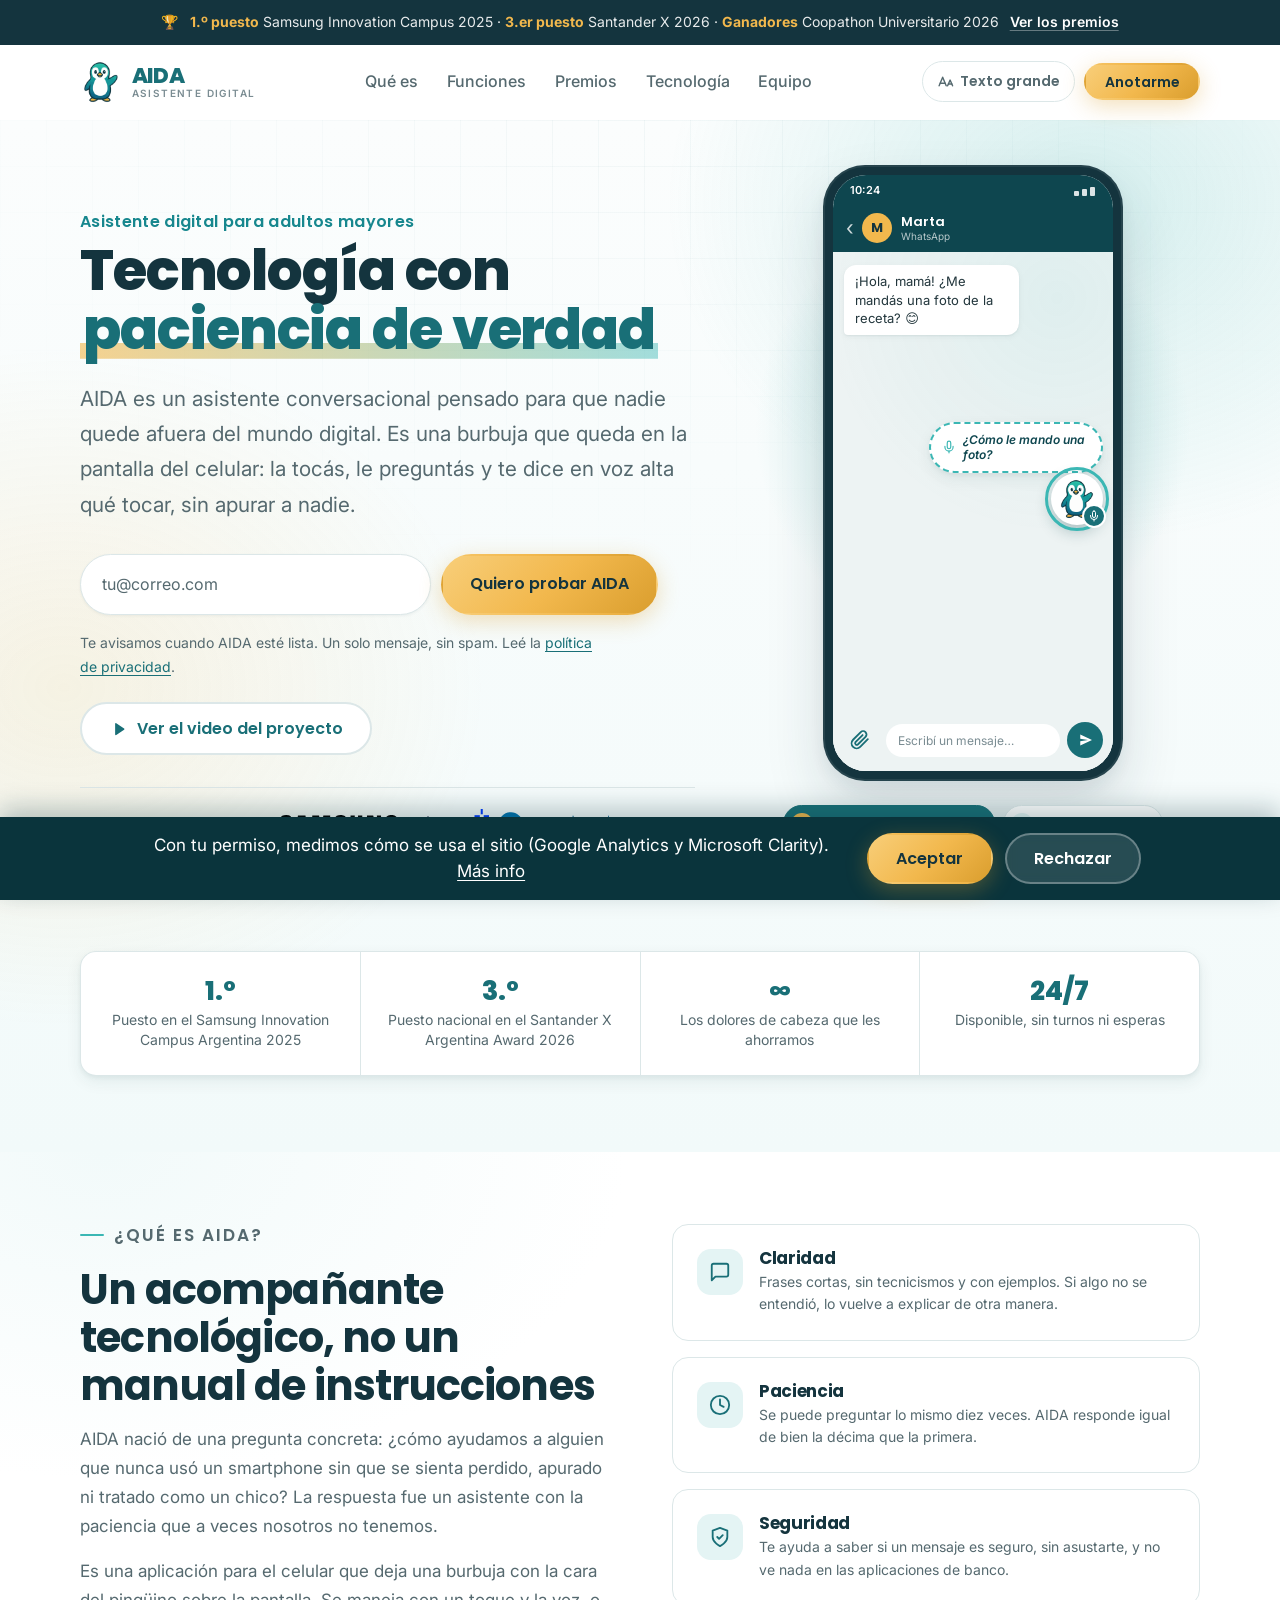
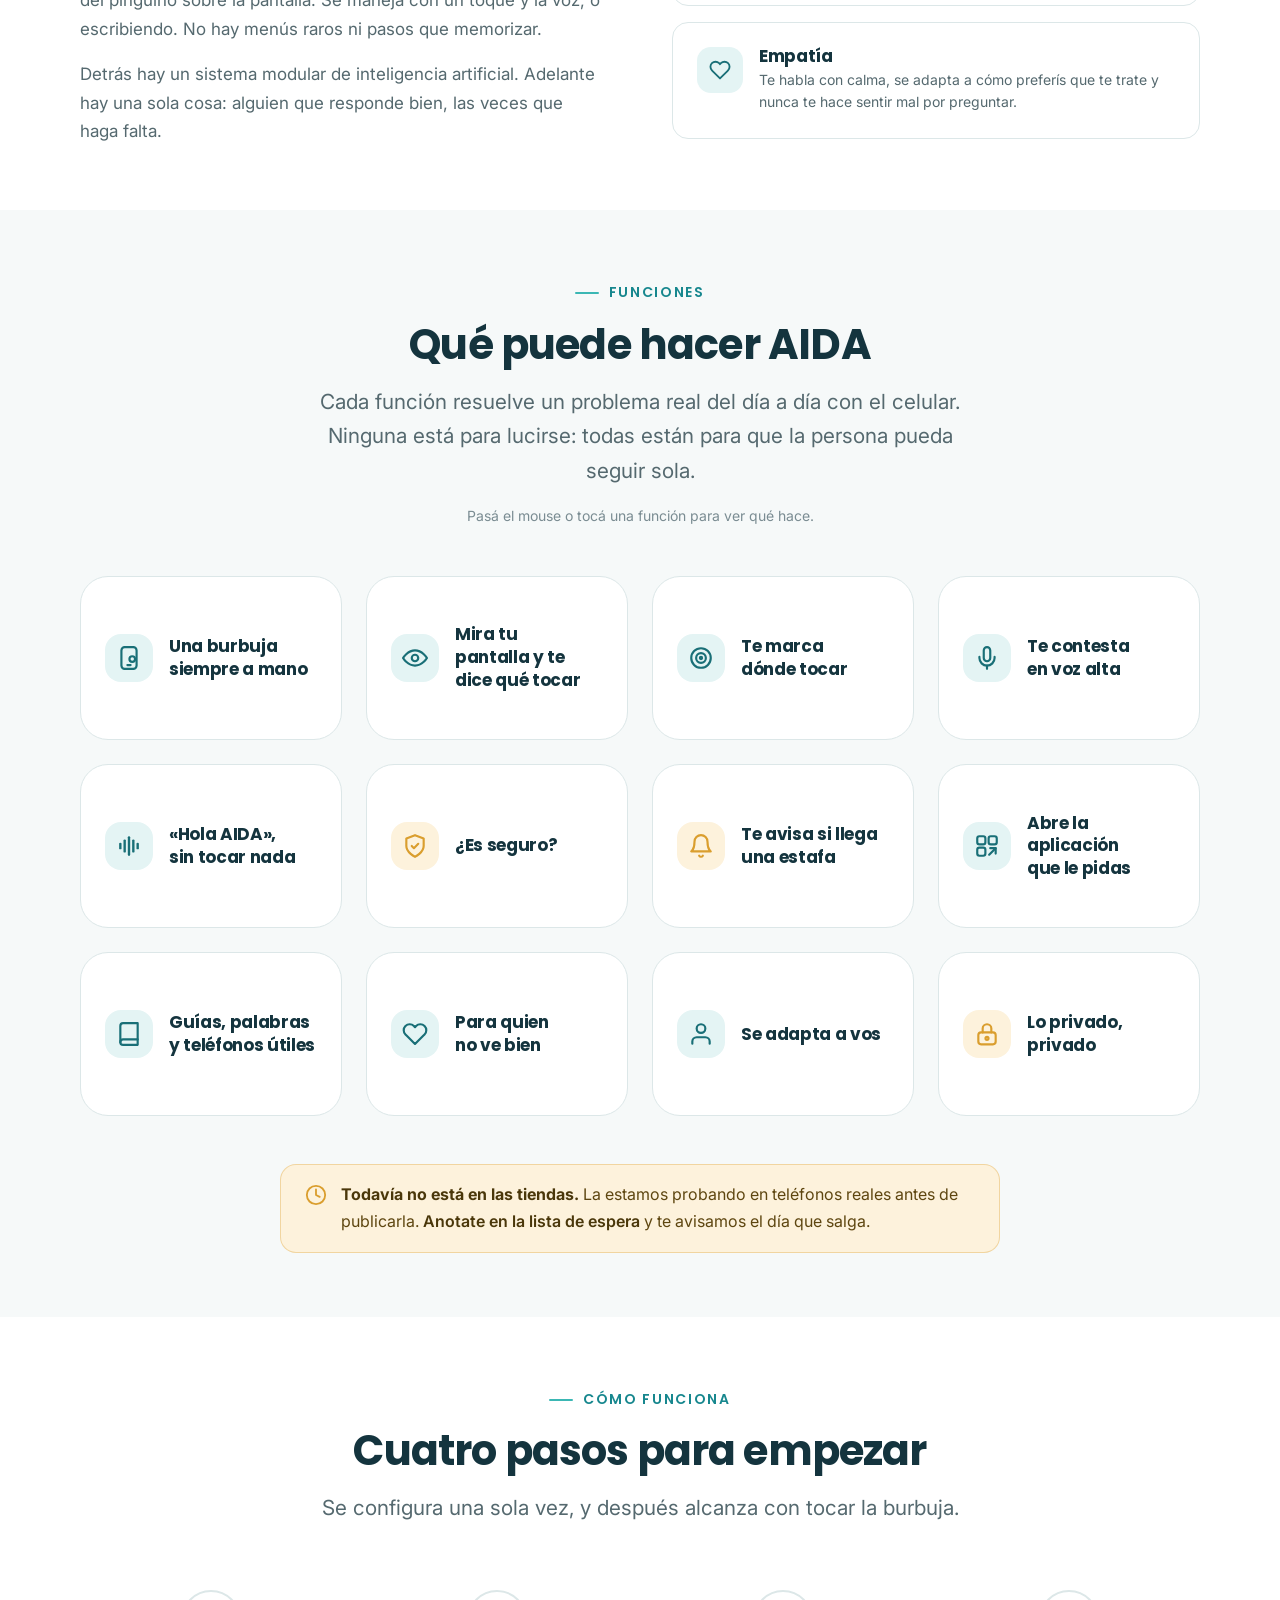
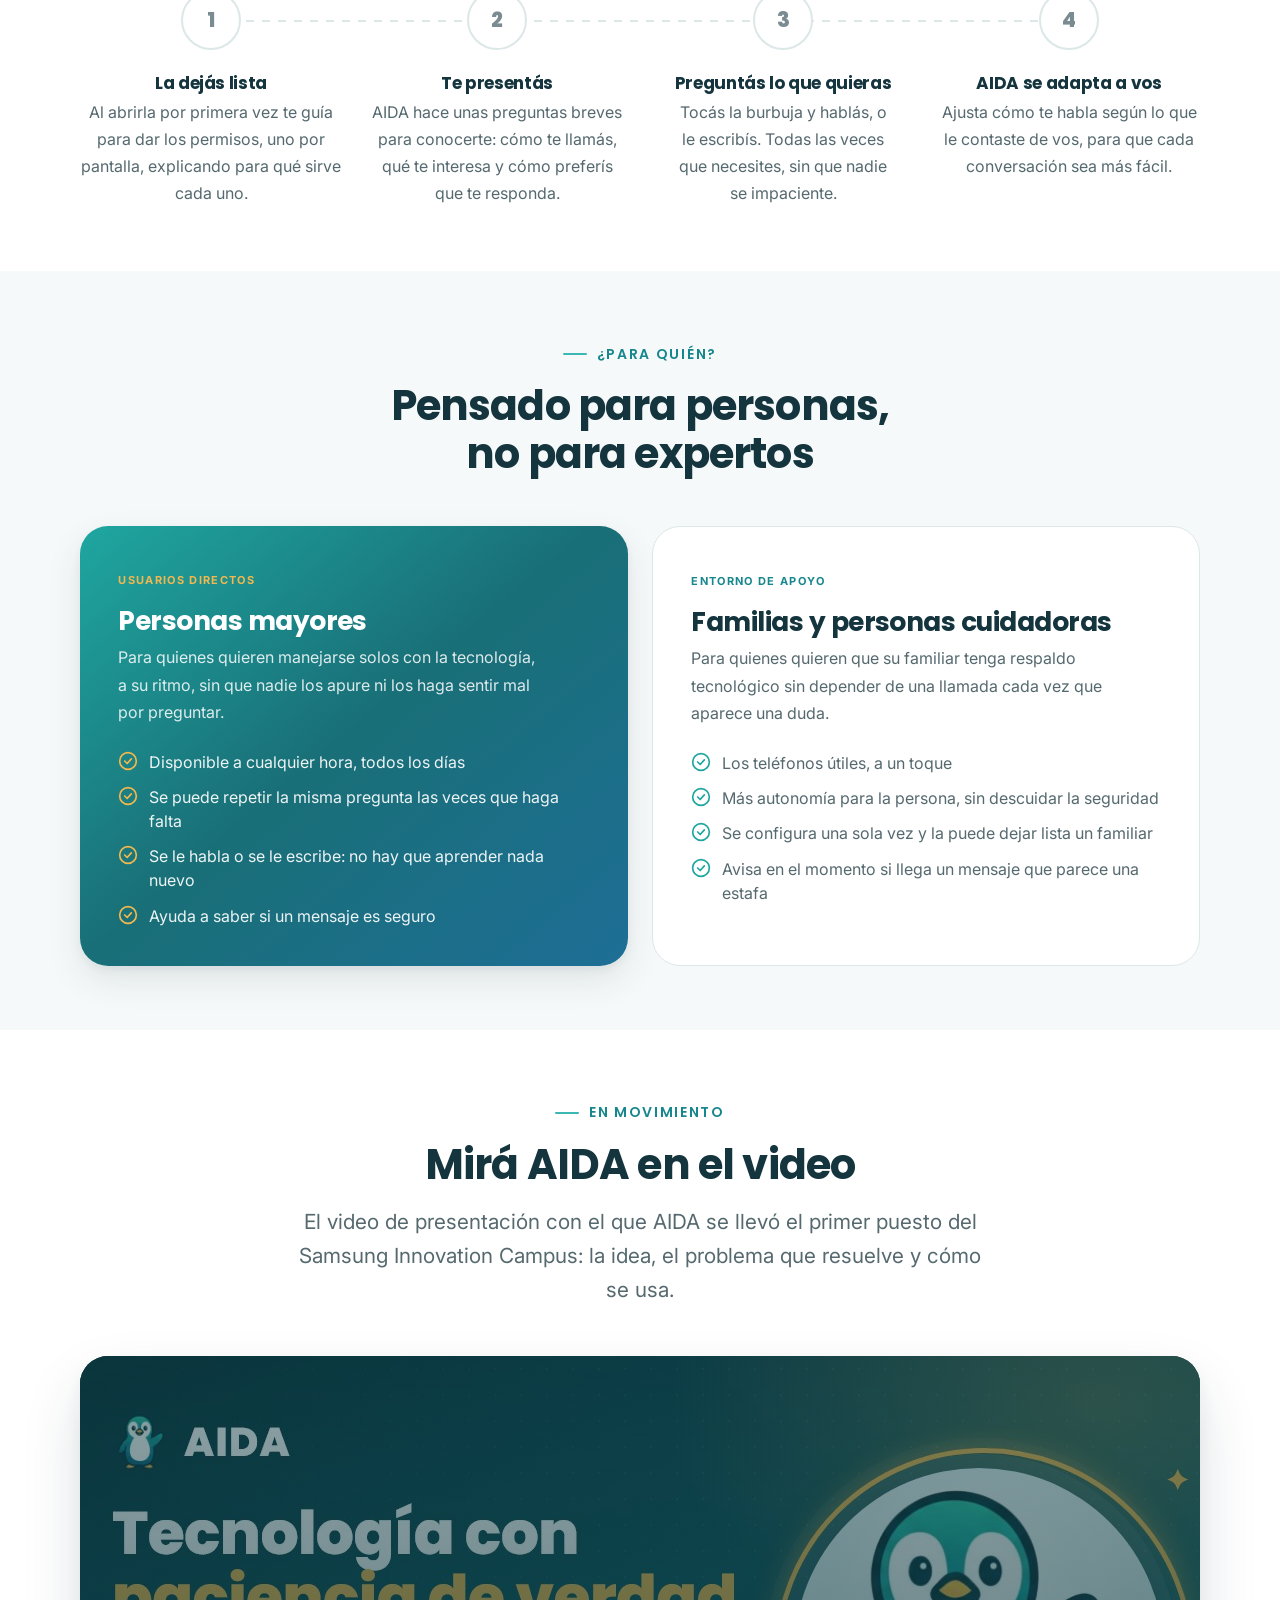
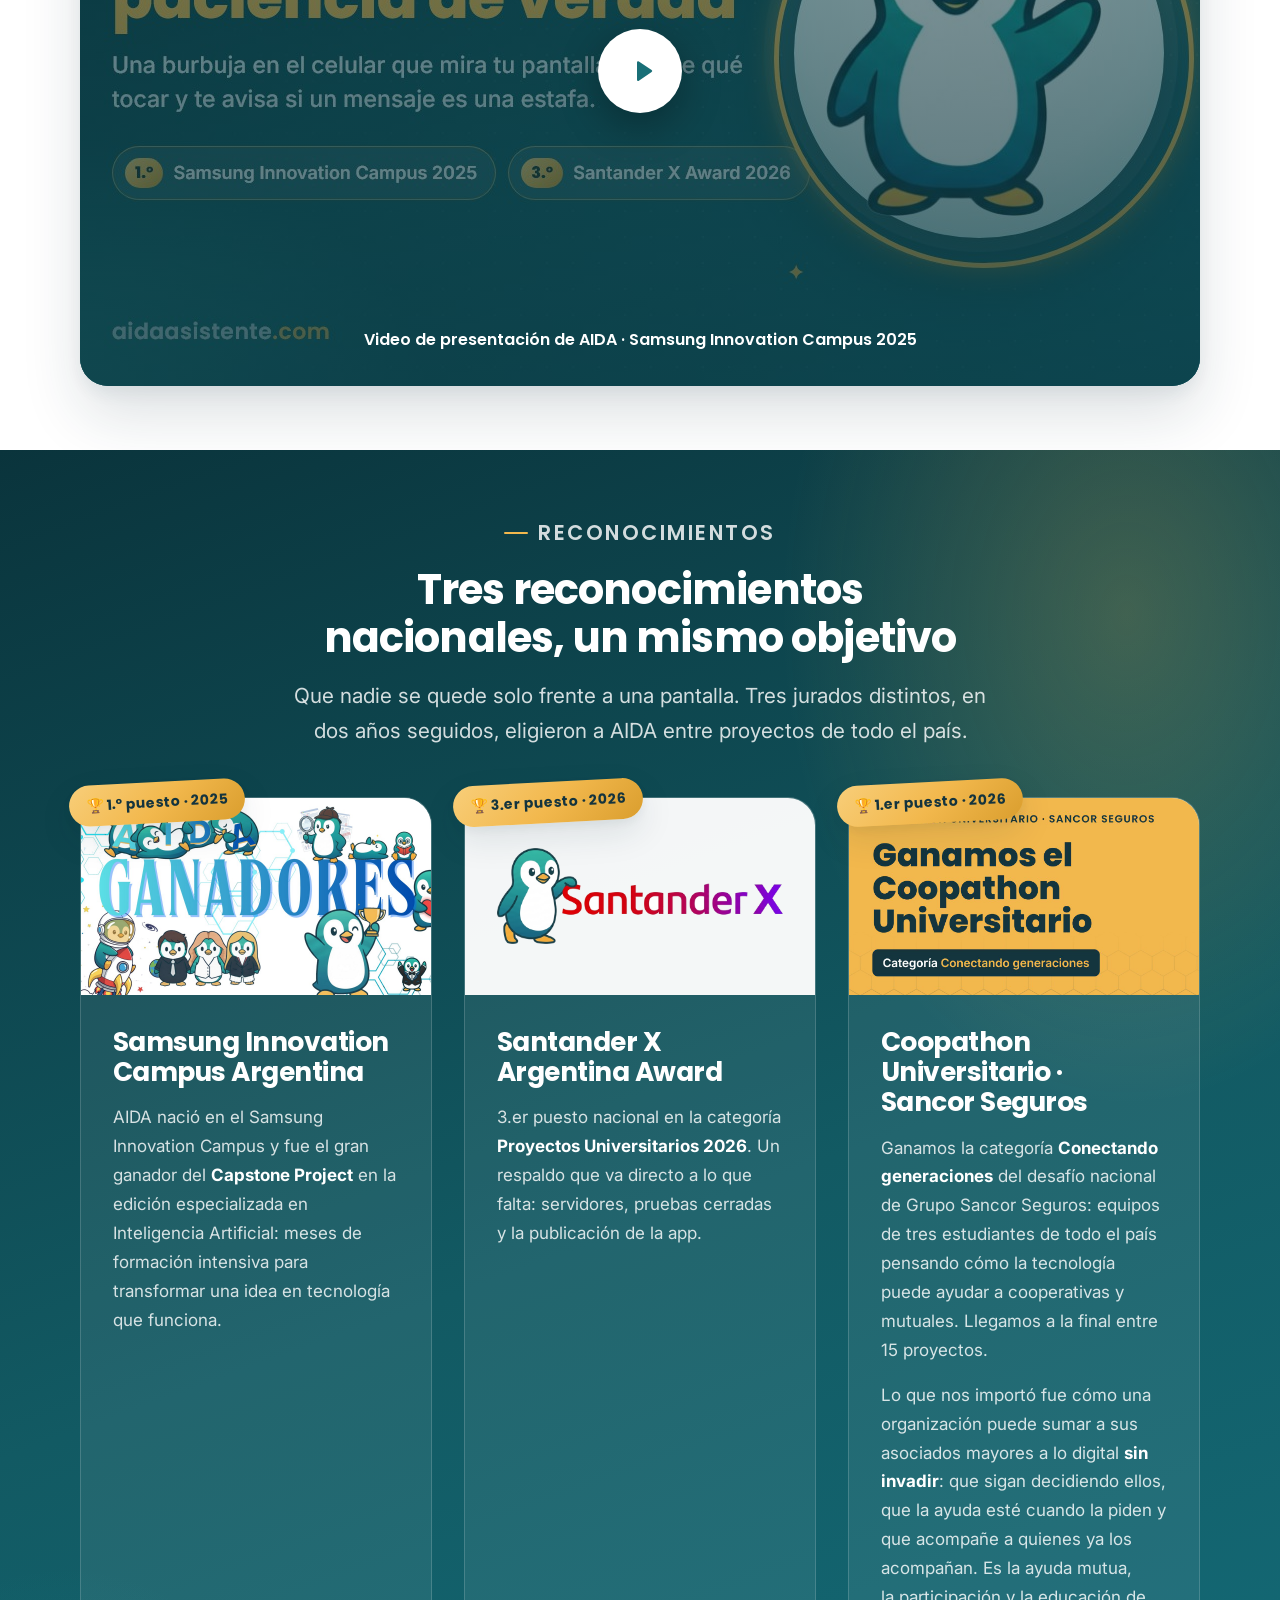
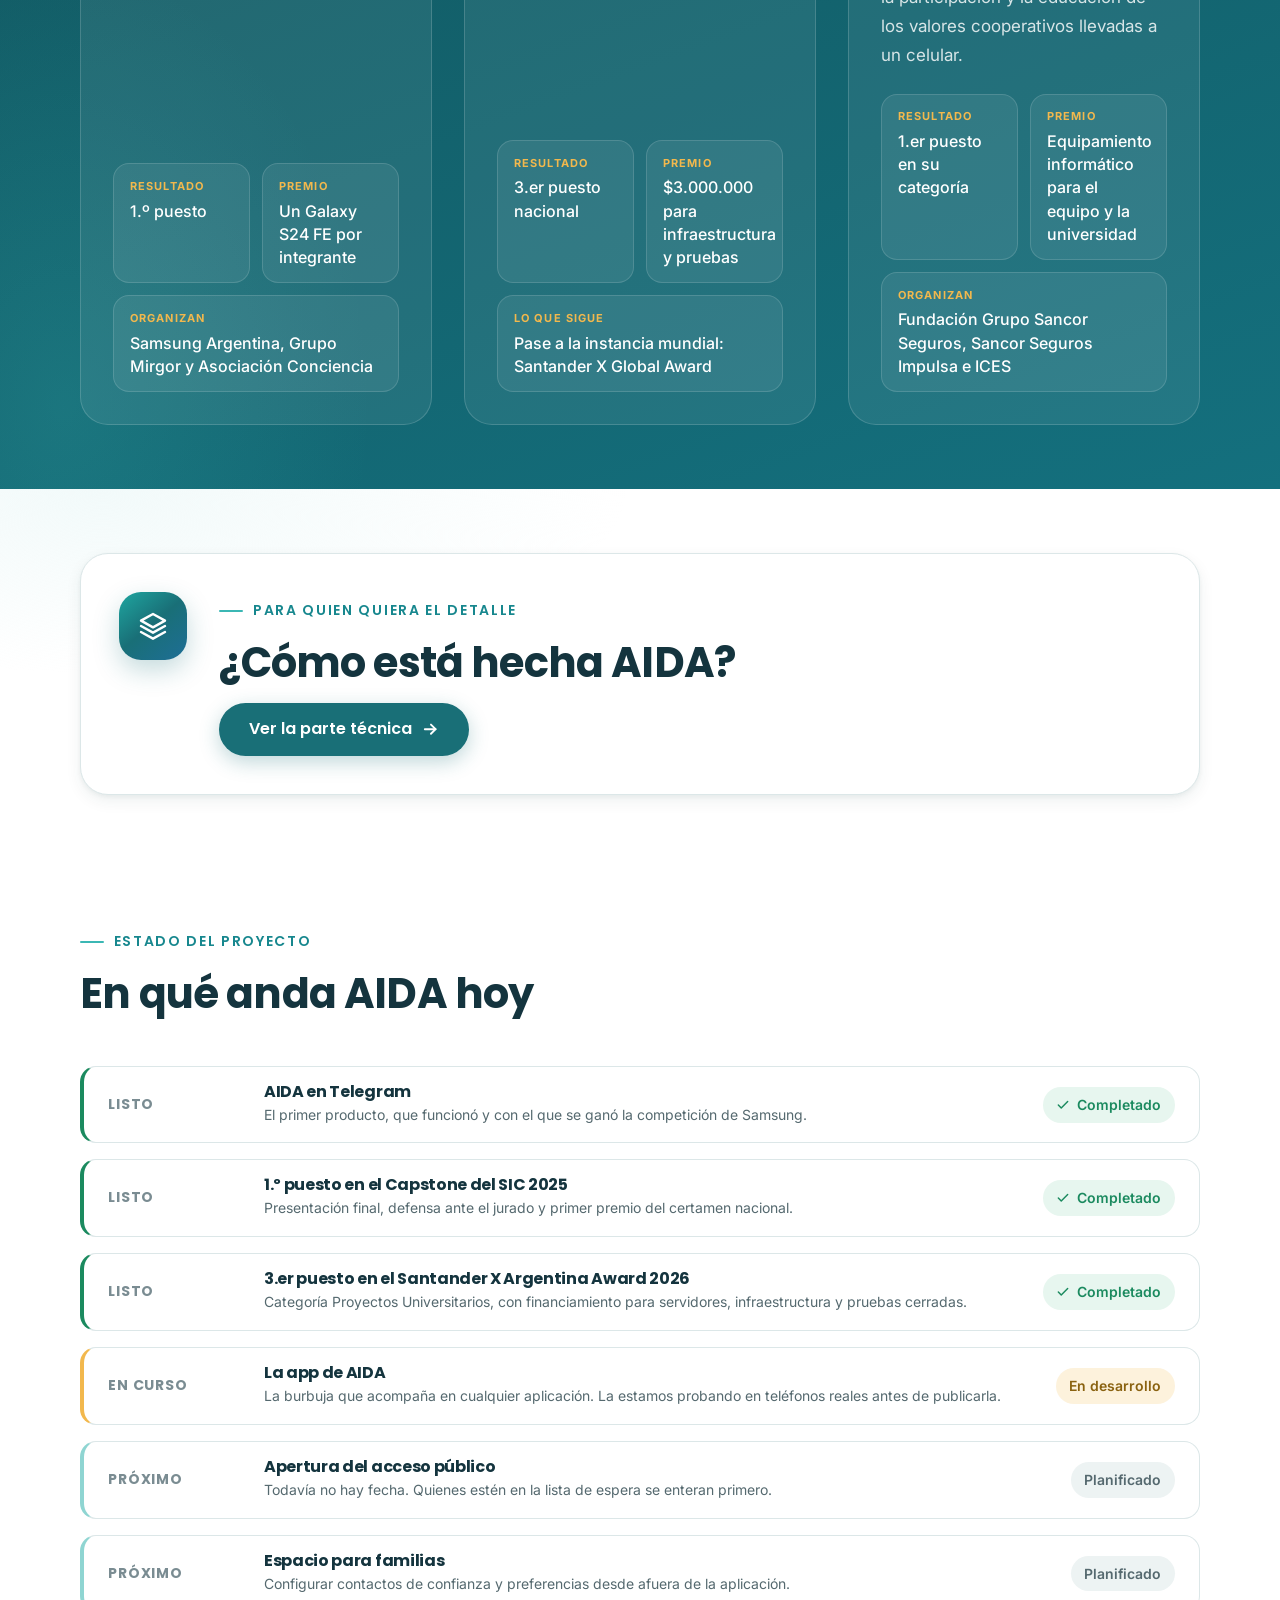
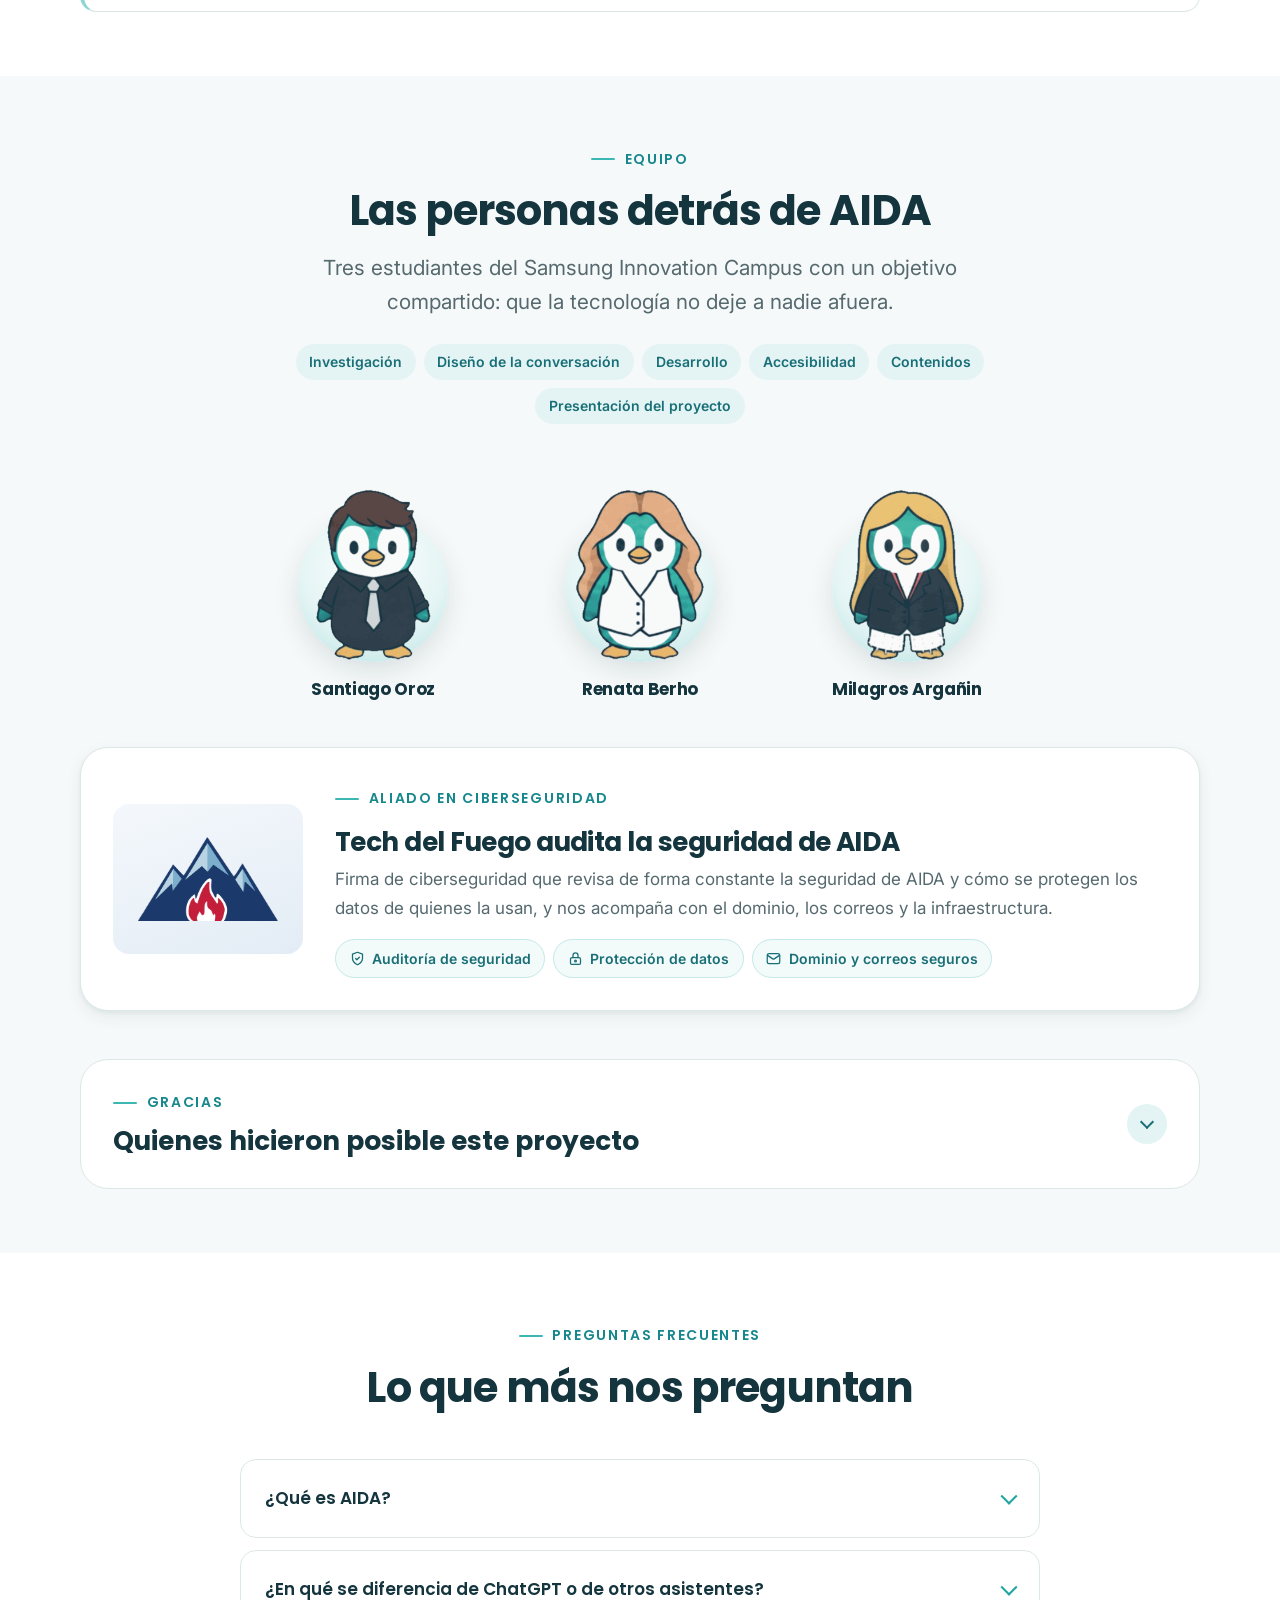
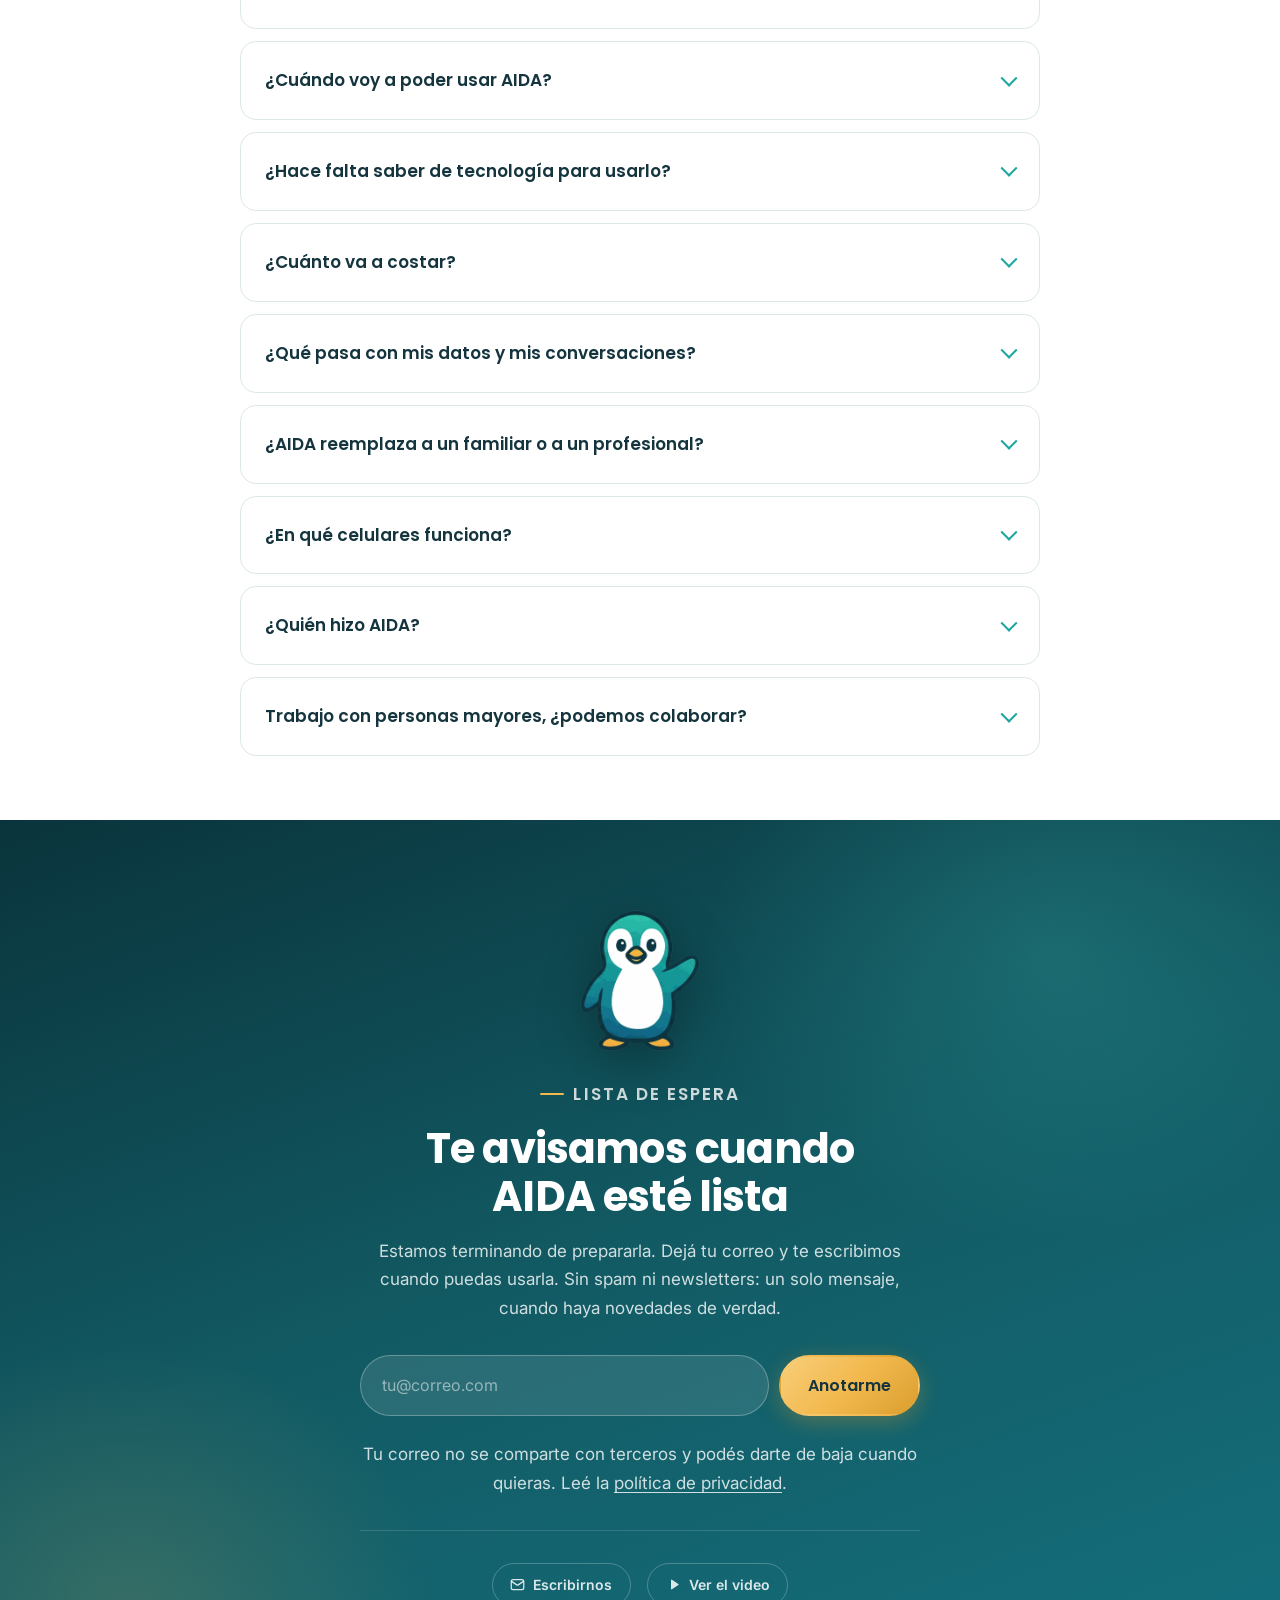
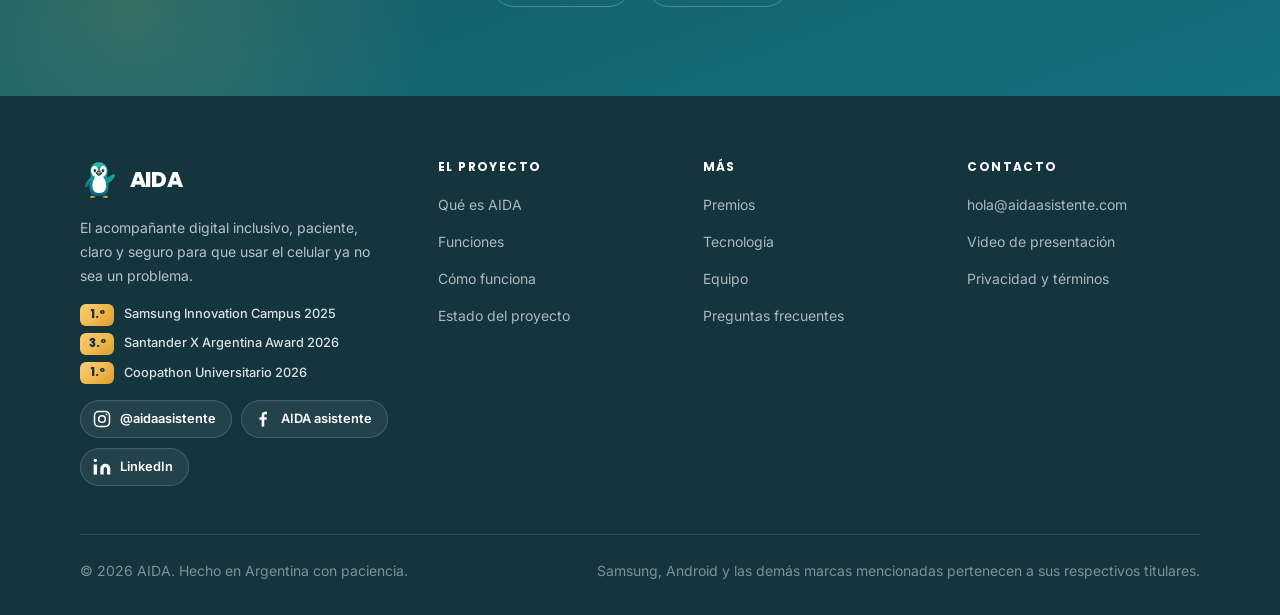
==== index.html @ 5eaa66a3 "Agrega el Coopathon Universitario de Sancor Seguros a los reconocimientos Tarjeta nueva en la seccio" ====
<!DOCTYPE html>
<html lang="es-AR">
<head>
  <meta charset="UTF-8" />
  <meta name="viewport" content="width=device-width, initial-scale=1.0" />
  <title>AIDA: asistente digital con IA para adultos mayores</title>

  <meta name="description" content="Aplicación con inteligencia artificial para adultos mayores: una burbuja en la pantalla del celular que escucha, mira lo que tenés adelante, te marca qué tocar y te avisa si un mensaje es una estafa." />
  <meta name="robots" content="index, follow, max-image-preview:large, max-snippet:-1, max-video-preview:-1" />
  <meta name="author" content="Santiago Oroz, Renata Berho, Milagros Argañin" />
  <meta name="theme-color" content="#196F77" />
  <link rel="canonical" href="https://aidaasistente.com/" />

  <meta property="og:type" content="website" />
  <meta property="og:locale" content="es_AR" />
  <meta property="og:site_name" content="AIDA" />
  <meta property="og:url" content="https://aidaasistente.com/" />
  <meta property="og:title" content="AIDA — Tecnología con paciencia de verdad" />
  <meta property="og:description" content="Una burbuja en el celular que escucha, mira la pantalla y te dice qué tocar, y te avisa si un mensaje es una estafa. 1.º puesto Samsung Innovation Campus 2025 · 3.er puesto Santander X Argentina Award 2026 · Ganador del Coopathon Universitario de Sancor Seguros." />
  <meta property="og:image" content="https://aidaasistente.com/assets/og-image.jpg" />
  <meta property="og:image:width" content="1200" />
  <meta property="og:image:height" content="630" />
  <meta property="og:image:alt" content="AIDA — Tecnología con paciencia de verdad. 1.º puesto Samsung Innovation Campus 2025 y 3.er puesto Santander X Argentina Award 2026 · Ganador del Coopathon Universitario de Sancor Seguros." />
  <meta property="og:image:type" content="image/jpeg" />
  <meta name="twitter:card" content="summary_large_image" />
  <meta name="twitter:title" content="AIDA — Tecnología con paciencia de verdad" />
  <meta name="twitter:description" content="Asistente digital con inteligencia artificial para adultos mayores. 1.º puesto Samsung Innovation Campus 2025 · 3.er puesto Santander X Argentina Award 2026 · Ganador del Coopathon Universitario de Sancor Seguros." />
  <meta name="twitter:image:alt" content="AIDA — Tecnología con paciencia de verdad. 1.º puesto Samsung Innovation Campus 2025 y 3.er puesto Santander X Argentina Award 2026 · Ganador del Coopathon Universitario de Sancor Seguros." />
  <meta name="twitter:image" content="https://aidaasistente.com/assets/og-image.jpg" />

  <link rel="icon" href="assets/favicon.ico" sizes="any" />
  <link rel="icon" type="image/png" href="assets/favicon-32.png" sizes="32x32" />
  <link rel="apple-touch-icon" href="assets/favicon-256.png" />
  <link rel="alternate" type="text/plain" href="llms.txt" title="Resumen de AIDA para asistentes de IA" />

  <link rel="preconnect" href="https://fonts.googleapis.com" />
  <link rel="preconnect" href="https://fonts.gstatic.com" crossorigin />
  <link href="https://fonts.googleapis.com/css2?family=Poppins:wght@600;700;800&family=Inter:wght@400;500;600;700&display=swap" rel="stylesheet" />
  <link rel="stylesheet" href="styles/main.css?v=20261020a" />

  <script type="application/ld+json">
  {
    "@context": "https://schema.org",
    "@graph": [
      {
        "@type": "Organization",
        "@id": "https://aidaasistente.com/#organizacion",
        "name": "AIDA",
        "alternateName": "Asistente Digital Unificado",
        "url": "https://aidaasistente.com/",
        "logo": {
          "@type": "ImageObject",
          "url": "https://aidaasistente.com/assets/favicon-256.png",
          "width": 256,
          "height": 256
        },
        "image": "https://aidaasistente.com/assets/og-image.jpg",
        "email": "hola@aidaasistente.com",
        "description": "Equipo argentino que desarrolla AIDA, un asistente con inteligencia artificial para adultos mayores con poca experiencia en tecnología.",
        "foundingDate": "2025",
        "foundingLocation": {
          "@type": "Place",
          "name": "Argentina"
        },
        "areaServed": {
          "@type": "Country",
          "name": "Argentina"
        },
        "founder": [
          {
            "@type": "Person",
            "@id": "https://aidaasistente.com/#santiago",
            "name": "Santiago Oroz",
            "url": "https://www.linkedin.com/in/santiago-oroz/",
            "sameAs": [
              "https://www.linkedin.com/in/santiago-oroz/"
            ]
          },
          {
            "@type": "Person",
            "@id": "https://aidaasistente.com/#renata",
            "name": "Renata Berho",
            "url": "https://www.linkedin.com/in/renata-berho-02264230a/",
            "sameAs": [
              "https://www.linkedin.com/in/renata-berho-02264230a/"
            ]
          },
          {
            "@type": "Person",
            "@id": "https://aidaasistente.com/#milagros",
            "name": "Milagros Argañin",
            "url": "https://www.linkedin.com/in/milagros-arga%C3%B1in",
            "sameAs": [
              "https://www.linkedin.com/in/milagros-arga%C3%B1in"
            ]
          }
        ],
        "award": [
          "1.º puesto — Capstone Project del Samsung Innovation Campus Argentina 2025 (edición Inteligencia Artificial)",
          "3.er puesto nacional — Santander X Argentina Award 2026, categoría Proyectos Universitarios",
          "Ganador de la categoría Conectando generaciones — Coopathon Universitario 2026 (Grupo Sancor Seguros)"
        ],
        "sameAs": [
          "https://www.youtube.com/@AIDAChatbot",
          "https://github.com/AIDA-Chatbot"
        ]
      },
      {
        "@type": "WebSite",
        "@id": "https://aidaasistente.com/#sitio",
        "url": "https://aidaasistente.com/",
        "name": "AIDA",
        "alternateName": "AIDA — Asistente Digital Unificado",
        "inLanguage": "es-AR",
        "publisher": {
          "@id": "https://aidaasistente.com/#organizacion"
        }
      },
      {
        "@type": "WebPage",
        "@id": "https://aidaasistente.com/#pagina",
        "url": "https://aidaasistente.com/",
        "name": "AIDA: asistente digital con IA para adultos mayores",
        "isPartOf": {
          "@id": "https://aidaasistente.com/#sitio"
        },
        "about": {
          "@id": "https://aidaasistente.com/#aplicacion"
        },
        "inLanguage": "es-AR",
        "primaryImageOfPage": {
          "@type": "ImageObject",
          "url": "https://aidaasistente.com/assets/og-image.jpg",
          "width": 1200,
          "height": 630
        },
        "dateModified": "2026-10-19"
      },
      {
        "@type": "SoftwareApplication",
        "@id": "https://aidaasistente.com/#aplicacion",
        "name": "AIDA",
        "alternateName": "Asistente Digital Unificado",
        "applicationCategory": "CommunicationApplication",
        "applicationSubCategory": "Asistente conversacional con inteligencia artificial",
        "operatingSystem": "Android, iOS",
        "inLanguage": "es",
        "description": "Aplicación para el celular con inteligencia artificial para adultos mayores con poca experiencia en tecnología. Una burbuja flotante escucha la pregunta, mira la pantalla cuando la persona la toca y contesta en voz alta, sin tecnicismos, qué tocar. También ayuda a saber si un mensaje es seguro.",
        "url": "https://aidaasistente.com/",
        "image": "https://aidaasistente.com/assets/og-image.jpg",
        "audience": {
          "@type": "PeopleAudience",
          "audienceType": "Adultos mayores con poca experiencia en tecnología, y sus familias y cuidadores"
        },
        "featureList": [
          "Burbuja flotante sobre cualquier aplicación del celular",
          "Mira la pantalla cuando la persona toca la burbuja y dice qué tocar",
          "Marca con un anillo dorado dónde tocar y se fija si la persona lo tocó",
          "Escucha la pregunta y responde en voz alta, o por escrito",
          "Se llama con la voz diciendo «Hola AIDA», sin tocar la pantalla",
          "¿Es seguro?: revisa un mensaje pegado, dictado o en foto y dice si parece una estafa",
          "Avisos de estafa: si la persona lo prende, avisa en el momento cuando llega un mensaje que parece una estafa",
          "Abre o ayuda a instalar la aplicación que la persona nombra",
          "Guías cotidianas, palabras del celular y teléfonos útiles",
          "Opciones para quien no ve bien, compatible con TalkBack",
          "Perfil personalizado",
          "No ve nada en aplicaciones de banco y billeteras"
        ],
        "author": {
          "@id": "https://aidaasistente.com/#organizacion"
        },
        "creator": [
          {
            "@id": "https://aidaasistente.com/#santiago"
          },
          {
            "@id": "https://aidaasistente.com/#renata"
          },
          {
            "@id": "https://aidaasistente.com/#milagros"
          }
        ],
        "award": [
          "1.º puesto — Capstone Project del Samsung Innovation Campus Argentina 2025 (edición Inteligencia Artificial)",
          "3.er puesto nacional — Santander X Argentina Award 2026, categoría Proyectos Universitarios",
          "Ganador de la categoría Conectando generaciones — Coopathon Universitario 2026 (Grupo Sancor Seguros)"
        ]
      },
      {
        "@type": "VideoObject",
        "@id": "https://aidaasistente.com/#video",
        "name": "Presentación de AIDA — Proyecto final del Samsung Innovation Campus",
        "description": "El video con el que AIDA ganó el primer puesto del Capstone Project del Samsung Innovation Campus Argentina 2025: la idea, el problema que resuelve y el asistente funcionando.",
        "thumbnailUrl": [
          "https://i.ytimg.com/vi/Sl-CFzgz-u0/maxresdefault.jpg",
          "https://i.ytimg.com/vi/Sl-CFzgz-u0/hqdefault.jpg"
        ],
        "uploadDate": "2025-11-14T12:40:16-08:00",
        "duration": "PT3M",
        "inLanguage": "es",
        "embedUrl": "https://www.youtube-nocookie.com/embed/Sl-CFzgz-u0",
        "contentUrl": "https://www.youtube.com/watch?v=Sl-CFzgz-u0",
        "publisher": {
          "@id": "https://aidaasistente.com/#organizacion"
        }
      },
      {
        "@type": "FAQPage",
        "@id": "https://aidaasistente.com/#preguntas",
        "mainEntity": [
          {
            "@type": "Question",
            "name": "¿Qué es AIDA?",
            "acceptedAnswer": {
              "@type": "Answer",
              "text": "AIDA (Asistente Digital Unificado) es un asistente con inteligencia artificial pensado para adultos mayores con poca experiencia en tecnología. Es una aplicación para el celular: una burbuja que queda encima de cualquier otra aplicación. La tocás, le preguntás hablando o escribiendo, mira lo que tenés en la pantalla y te contesta en voz alta, en palabras simples. También te ayuda a saber si un mensaje es seguro. La hicimos en Argentina: ganó el primer puesto del Samsung Innovation Campus 2025 y el tercer puesto del Santander X Argentina Award 2026."
            }
          },
          {
            "@type": "Question",
            "name": "¿En qué se diferencia de ChatGPT o de otros asistentes?",
            "acceptedAnswer": {
              "@type": "Answer",
              "text": "Está hecha para alguien mayor que no se lleva bien con la tecnología, y todo sale de ahí. Contesta sin tecnicismos y en pasos cortos, te contesta en voz alta, mira lo que tenés en la pantalla para decirte qué tocar, tiene guías ya revisadas para las dudas más comunes del celular y te ayuda a saber si un mensaje es seguro."
            }
          },
          {
            "@type": "Question",
            "name": "¿Cuándo voy a poder usar AIDA?",
            "acceptedAnswer": {
              "@type": "Answer",
              "text": "Todavía no está abierto al público y preferimos no dar una fecha que después no podamos cumplir. Si dejás tu correo en la lista de espera, sos de las primeras personas en enterarte."
            }
          },
          {
            "@type": "Question",
            "name": "¿Hace falta saber de tecnología para usarlo?",
            "acceptedAnswer": {
              "@type": "Answer",
              "text": "No. Se configura una sola vez, un permiso por pantalla y explicando para qué sirve cada uno (está pensada para que la deje lista un hijo, una hija o un nieto). Después alcanza con tocar la burbuja y hablarle."
            }
          },
          {
            "@type": "Question",
            "name": "¿Cuánto va a costar?",
            "acceptedAnswer": {
              "@type": "Answer",
              "text": "Todavía lo estamos definiendo, y preferimos no tirar un número que después no podamos sostener. Lo que sí sabemos: va a haber una manera de usar AIDA sin pagar nada, y algunas cosas van a tener un costo, porque mantener el servicio andando todos los días cuesta plata. Cuando esté decidido, lo vas a leer acá."
            }
          },
          {
            "@type": "Question",
            "name": "¿Qué pasa con mis datos y mis conversaciones?",
            "acceptedAnswer": {
              "@type": "Answer",
              "text": "La conversación y el perfil se guardan en tu teléfono, y los borrás desde Ajustes. Cuando le preguntás algo, el texto de la pregunta y lo que ve de tu pantalla pasan por un servidor de AIDA, que los reenvía a Groq, el servicio que genera la respuesta, y no los guarda; la imagen no se guarda en ningún lado. En las aplicaciones de banco y billeteras AIDA no ve nada. No se venden ni se comparten con terceros, y la seguridad la audita Tech del Fuego, una firma de ciberseguridad. Está todo detallado en la política de privacidad."
            }
          },
          {
            "@type": "Question",
            "name": "¿AIDA reemplaza a un familiar o a un profesional?",
            "acceptedAnswer": {
              "@type": "Answer",
              "text": "No, y no quiere hacerlo. AIDA acompaña en el uso de la tecnología y no da diagnósticos médicos ni asesoramiento financiero. Ante una emergencia hay que llamar a los servicios de emergencia."
            }
          },
          {
            "@type": "Question",
            "name": "¿En qué celulares funciona?",
            "acceptedAnswer": {
              "@type": "Answer",
              "text": "En celulares Android 11 o más nuevos, donde la burbuja puede quedarse encima de cualquier otra aplicación. También estamos preparando la versión para iPhone, más simple porque Apple no deja que una aplicación se muestre encima de otra. Todavía no está en las tiendas y no tiene fecha de salida."
            }
          },
          {
            "@type": "Question",
            "name": "¿Quién hizo AIDA?",
            "acceptedAnswer": {
              "@type": "Answer",
              "text": "Santiago Oroz, Renata Berho y Milagros Argañin, como trabajo final del Samsung Innovation Campus Argentina 2025, en la edición dedicada a inteligencia artificial. El proyecto, un asistente en Telegram, ganó el primer puesto del Capstone Project; hoy el equipo desarrolla la app, que en 2026 obtuvo el tercer puesto del Santander X Argentina Award en Proyectos Universitarios."
            }
          },
          {
            "@type": "Question",
            "name": "Trabajo con personas mayores, ¿podemos colaborar?",
            "acceptedAnswer": {
              "@type": "Answer",
              "text": "Sí, nos interesa mucho. Escribinos a hola@aidaasistente.com y contanos en qué contexto trabajan."
            }
          }
        ]
      }
    ]
  }
  </script>
</head>
<body>

<a class="skip-link" href="#main">Saltar al contenido principal</a>

<!-- ============ Sprite de iconos (oculto) ============ -->
<svg xmlns="http://www.w3.org/2000/svg" style="display:none" aria-hidden="true" focusable="false">
  <symbol id="i-check" viewBox="0 0 24 24" fill="none" stroke="currentColor" stroke-width="2.5" stroke-linecap="round" stroke-linejoin="round"><polyline points="20 6 9 17 4 12"/></symbol>
  <symbol id="i-check-circle" viewBox="0 0 24 24" fill="none" stroke="currentColor" stroke-width="2" stroke-linecap="round" stroke-linejoin="round"><circle cx="12" cy="12" r="10"/><polyline points="16 9.5 11 15 8 12"/></symbol>
  <symbol id="i-mic" viewBox="0 0 24 24" fill="none" stroke="currentColor" stroke-width="2" stroke-linecap="round" stroke-linejoin="round"><path d="M12 2a3 3 0 0 0-3 3v7a3 3 0 0 0 6 0V5a3 3 0 0 0-3-3z"/><path d="M19 11v1a7 7 0 0 1-14 0v-1"/><line x1="12" y1="19" x2="12" y2="22"/></symbol>
  <symbol id="i-chat" viewBox="0 0 24 24" fill="none" stroke="currentColor" stroke-width="2" stroke-linecap="round" stroke-linejoin="round"><path d="M21 15a2 2 0 0 1-2 2H7l-4 4V5a2 2 0 0 1 2-2h14a2 2 0 0 1 2 2z"/></symbol>
  <symbol id="i-image" viewBox="0 0 24 24" fill="none" stroke="currentColor" stroke-width="2" stroke-linecap="round" stroke-linejoin="round"><rect x="3" y="3" width="18" height="18" rx="3"/><circle cx="8.5" cy="8.5" r="1.5"/><polyline points="21 15 16 10 5 21"/></symbol>
  <symbol id="i-shield" viewBox="0 0 24 24" fill="none" stroke="currentColor" stroke-width="2" stroke-linecap="round" stroke-linejoin="round"><path d="M12 22s8-4 8-10V5l-8-3-8 3v7c0 6 8 10 8 10z"/><path d="M9 12l2 2 4-4"/></symbol>
  <symbol id="i-heart" viewBox="0 0 24 24" fill="none" stroke="currentColor" stroke-width="2" stroke-linecap="round" stroke-linejoin="round"><path d="M20.8 4.6a5.5 5.5 0 0 0-7.8 0L12 5.7l-1-1.1a5.5 5.5 0 0 0-7.8 7.8l1 1L12 21.2l7.8-7.8 1-1a5.5 5.5 0 0 0 0-7.8z"/></symbol>
  <symbol id="i-bell" viewBox="0 0 24 24" fill="none" stroke="currentColor" stroke-width="2" stroke-linecap="round" stroke-linejoin="round"><path d="M18 8a6 6 0 1 0-12 0c0 7-3 9-3 9h18s-3-2-3-9"/><path d="M13.7 21a2 2 0 0 1-3.4 0"/></symbol>
  <symbol id="i-user" viewBox="0 0 24 24" fill="none" stroke="currentColor" stroke-width="2" stroke-linecap="round" stroke-linejoin="round"><path d="M20 21v-2a4 4 0 0 0-4-4H8a4 4 0 0 0-4 4v2"/><circle cx="12" cy="7" r="4"/></symbol>
  <symbol id="i-globe" viewBox="0 0 24 24" fill="none" stroke="currentColor" stroke-width="2" stroke-linecap="round" stroke-linejoin="round"><circle cx="12" cy="12" r="10"/><line x1="2" y1="12" x2="22" y2="12"/><path d="M12 2a15.3 15.3 0 0 1 4 10 15.3 15.3 0 0 1-4 10 15.3 15.3 0 0 1-4-10 15.3 15.3 0 0 1 4-10z"/></symbol>
  <symbol id="i-book" viewBox="0 0 24 24" fill="none" stroke="currentColor" stroke-width="2" stroke-linecap="round" stroke-linejoin="round"><path d="M4 19.5A2.5 2.5 0 0 1 6.5 17H20"/><path d="M6.5 2H20v20H6.5A2.5 2.5 0 0 1 4 19.5v-15A2.5 2.5 0 0 1 6.5 2z"/></symbol>
  <symbol id="i-clock" viewBox="0 0 24 24" fill="none" stroke="currentColor" stroke-width="2" stroke-linecap="round" stroke-linejoin="round"><circle cx="12" cy="12" r="10"/><polyline points="12 6 12 12 16 14"/></symbol>
  <symbol id="i-eye" viewBox="0 0 24 24" fill="none" stroke="currentColor" stroke-width="2" stroke-linecap="round" stroke-linejoin="round"><path d="M1 12s4-7 11-7 11 7 11 7-4 7-11 7-11-7-11-7z"/><circle cx="12" cy="12" r="3"/></symbol>
  <symbol id="i-sparkle" viewBox="0 0 24 24" fill="none" stroke="currentColor" stroke-width="2" stroke-linecap="round" stroke-linejoin="round"><path d="M12 3l1.9 5.1L19 10l-5.1 1.9L12 17l-1.9-5.1L5 10l5.1-1.9z"/><path d="M18.5 15.5l.8 2.2 2.2.8-2.2.8-.8 2.2-.8-2.2-2.2-.8 2.2-.8z"/></symbol>
  <symbol id="i-play" viewBox="0 0 24 24" fill="currentColor"><path d="M8 5.1v13.8c0 .8.9 1.3 1.5.8l10.2-6.9a1 1 0 0 0 0-1.6L9.5 4.3A1 1 0 0 0 8 5.1z"/></symbol>
  <symbol id="i-alert" viewBox="0 0 24 24" fill="none" stroke="currentColor" stroke-width="2.2" stroke-linecap="round" stroke-linejoin="round"><path d="M10.3 3.9 1.8 18a2 2 0 0 0 1.7 3h17a2 2 0 0 0 1.7-3L13.7 3.9a2 2 0 0 0-3.4 0z"/><line x1="12" y1="9" x2="12" y2="13"/><line x1="12" y1="17" x2="12.01" y2="17"/></symbol>
  <symbol id="i-linkedin" viewBox="0 0 24 24" fill="currentColor"><path d="M16 8a6 6 0 0 1 6 6v7h-4v-7a2 2 0 0 0-4 0v7h-4v-7a6 6 0 0 1 6-6z"/><rect x="2" y="9" width="4" height="12"/><circle cx="4" cy="4" r="2"/></symbol>
  <symbol id="i-mail" viewBox="0 0 24 24" fill="none" stroke="currentColor" stroke-width="2" stroke-linecap="round" stroke-linejoin="round"><rect x="2" y="4" width="20" height="16" rx="3"/><path d="m2.5 7 8.4 5.6a2 2 0 0 0 2.2 0L21.5 7"/></symbol>
  <symbol id="i-refresh" viewBox="0 0 24 24" fill="none" stroke="currentColor" stroke-width="2.2" stroke-linecap="round" stroke-linejoin="round"><path d="M3 12a9 9 0 0 1 15.5-6.2L21 8"/><polyline points="21 3 21 8 16 8"/><path d="M21 12a9 9 0 0 1-15.5 6.2L3 16"/><polyline points="3 21 3 16 8 16"/></symbol>
  <symbol id="i-bubble" viewBox="0 0 24 24" fill="none" stroke="currentColor" stroke-width="2" stroke-linecap="round" stroke-linejoin="round"><rect x="5" y="2" width="14" height="20" rx="3"/><circle cx="15" cy="13" r="2.6"/><line x1="10.5" y1="18.5" x2="13.5" y2="18.5"/></symbol>
  <symbol id="i-widget" viewBox="0 0 24 24" fill="none" stroke="currentColor" stroke-width="2" stroke-linecap="round" stroke-linejoin="round"><rect x="3" y="3" width="7.5" height="7.5" rx="2"/><rect x="13.5" y="3" width="7.5" height="7.5" rx="2"/><rect x="3" y="13.5" width="7.5" height="7.5" rx="2"/><path d="M17.25 14.5v5.5"/><path d="M14.5 17.25h5.5"/></symbol>
  <symbol id="i-lock" viewBox="0 0 24 24" fill="none" stroke="currentColor" stroke-width="2" stroke-linecap="round" stroke-linejoin="round"><rect x="4" y="10.5" width="16" height="11" rx="2.5"/><path d="M8 10.5V7a4 4 0 0 1 8 0v3.5"/><circle cx="12" cy="16" r="1.4"/></symbol>
  <symbol id="i-target" viewBox="0 0 24 24" fill="none" stroke="currentColor" stroke-width="2" stroke-linecap="round" stroke-linejoin="round"><circle cx="12" cy="12" r="9"/><circle cx="12" cy="12" r="4.5"/><circle cx="12" cy="12" r="1" fill="currentColor"/></symbol>
  <symbol id="i-wave" viewBox="0 0 24 24" fill="none" stroke="currentColor" stroke-width="2.2" stroke-linecap="round" stroke-linejoin="round"><line x1="4" y1="10" x2="4" y2="14"/><line x1="8" y1="7" x2="8" y2="17"/><line x1="12" y1="4" x2="12" y2="20"/><line x1="16" y1="7" x2="16" y2="17"/><line x1="20" y1="10" x2="20" y2="14"/></symbol>
  <symbol id="i-apps" viewBox="0 0 24 24" fill="none" stroke="currentColor" stroke-width="2" stroke-linecap="round" stroke-linejoin="round"><rect x="3" y="3" width="7.5" height="7.5" rx="2"/><rect x="13.5" y="3" width="7.5" height="7.5" rx="2"/><rect x="3" y="13.5" width="7.5" height="7.5" rx="2"/><path d="M14 20l6-6"/><polyline points="15 14 20 14 20 19"/></symbol>
  <symbol id="i-text-size" viewBox="0 0 24 24" fill="none" stroke="currentColor" stroke-width="2" stroke-linecap="round" stroke-linejoin="round"><path d="M3 18 8 6l5 12"/><path d="M4.6 14.5h6.8"/><path d="M15 18l3.5-8 3.5 8"/><path d="M16.1 15.6h4.8"/></symbol>
</svg>

<!-- ================= BARRA DE ANUNCIO ================= -->
<div class="topbar">
  <div class="container topbar__inner">
    <span aria-hidden="true">🏆</span>
    <span><strong>1.º puesto</strong> Samsung Innovation Campus 2025 · <strong>3.er puesto</strong> Santander X 2026 · <strong>Ganadores</strong> Coopathon Universitario 2026</span>
    <a href="#premio">Ver los premios</a>
  </div>
</div>

<!-- ===================== NAV ========================= -->
<header class="nav" id="nav">
  <div class="container nav__inner">
    <a class="brand" href="#inicio" aria-label="AIDA — ir al inicio">
      <img src="assets/aida-mark.png" alt="" width="42" height="42" />
      <span class="brand__text">
        <span class="brand__name">AIDA</span>
        <span class="brand__tag">Asistente Digital</span>
      </span>
    </a>

    <nav class="nav__links" aria-label="Navegación principal">
      <a class="nav__link" href="#que-es">Qué es</a>
      <a class="nav__link" href="#funciones">Funciones</a>
      <a class="nav__link" href="#premio">Premios</a>
      <a class="nav__link" href="#tecnologia">Tecnología</a>
      <a class="nav__link" href="#equipo">Equipo</a>
    </nav>

    <div class="nav__actions">
      <button class="a11y-toggle" id="text-size" type="button" aria-pressed="false"
              title="Agrandar el texto de toda la página">
        <svg aria-hidden="true"><use href="#i-text-size"/></svg>
        <span>Texto grande</span>
        <span class="sr-only">Activar o desactivar el modo de texto grande</span>
      </button>
      <a class="btn btn--primary btn--sm" href="#lista-de-espera">Anotarme</a>
      <button class="nav__burger" id="burger" type="button" aria-expanded="false" aria-controls="drawer">
        <span></span><span></span><span></span>
        <span class="sr-only">Abrir menú</span>
      </button>
    </div>
  </div>

  <div class="nav__drawer" id="drawer">
    <div class="container" style="padding-inline:0">
      <ul>
        <li><a class="nav__link" href="#que-es">Qué es AIDA</a></li>
        <li><a class="nav__link" href="#funciones">Funciones</a></li>
        <li><a class="nav__link" href="#como-funciona">Cómo funciona</a></li>
        <li><a class="nav__link" href="#video">Video</a></li>
        <li><a class="nav__link" href="#premio">Premios</a></li>
        <li><a class="nav__link" href="#tecnologia">Tecnología</a></li>
        <li><a class="nav__link" href="#estado">Estado del proyecto</a></li>
        <li><a class="nav__link" href="#equipo">Equipo</a></li>
        <li><a class="nav__link" href="#preguntas">Preguntas frecuentes</a></li>
      </ul>
      <a class="btn btn--primary btn--block" href="#lista-de-espera">Anotarme a la lista de espera</a>
    </div>
  </div>
</header>

<main id="main">

  <!-- ===================== HERO ====================== -->
  <section class="hero" id="inicio">
    <div class="container hero__inner">

      <div class="hero__copy">
        <h1 class="hero__title"><span class="hero__kicker">Asistente digital para adultos mayores</span><span class="sr-only">: </span>Tecnología con <em>paciencia de verdad</em></h1>

        <p class="hero__desc">
          AIDA es un asistente conversacional pensado para que nadie quede afuera del mundo digital.
          Es una burbuja que queda en la pantalla del celular: la tocás, le preguntás y te dice
          en voz alta qué tocar, sin apurar a nadie.
        </p>

        <!-- Lista de espera: mismo envío que el formulario del cierre (scripts/main.js) -->
        <form class="wl-form wl-form--light hero__form" data-waitlist="hero" data-success="hero-success" data-clarity-mask="True" novalidate>
          <div class="wl-form__row">
            <label class="sr-only" for="hero-email">Tu correo electrónico</label>
            <input class="wl-input" type="email" id="hero-email" name="email"
                   placeholder="tu@correo.com" autocomplete="email" required />
            <button class="btn btn--primary" type="submit">Quiero probar AIDA</button>
          </div>
          <input class="wl-honey" type="checkbox" name="botcheck" tabindex="-1" autocomplete="off" aria-hidden="true" />
          <p class="wl-error" role="alert" aria-live="polite" hidden></p>
          <p class="wl-note">
            Te avisamos cuando AIDA esté lista. Un solo mensaje, sin spam.
            Leé la <a href="privacidad.html">política de privacidad</a>.
          </p>
        </form>

        <div class="wl-success wl-success--light" id="hero-success" role="status" aria-live="polite">
          <svg aria-hidden="true"><use href="#i-check-circle"/></svg>
          Listo, te anotamos. Te escribimos cuando AIDA esté disponible.
        </div>

        <div class="hero__actions">
          <a class="btn btn--outline" href="#video">
            <svg aria-hidden="true"><use href="#i-play"/></svg>
            Ver el video del proyecto
          </a>
        </div>

        <div class="hero__trust">
          <span class="hero__trust-label">Un proyecto formado en:</span>
          <ul class="hero__logos">
            <li><img src="assets/logos/samsung.svg" alt="Samsung" width="118" height="18" /></li>
            <li><img src="assets/logos/grupo-mirgor.svg" alt="Grupo Mirgor" width="84" height="30" /></li>
            <li><img src="assets/logos/asociacion-conciencia.svg" alt="Asociación Conciencia" width="126" height="26" /></li>
          </ul>
        </div>
      </div>

      <div class="hero__visual">
        <div class="android__visual">
          <div class="phone" id="phone" data-state="idle" data-app="msg" role="img"
               aria-label="Ejemplo: la burbuja de AIDA flota sobre la pantalla. En WhatsApp la persona la toca y pregunta cómo mandar una foto, y AIDA le indica en voz alta qué tocar. Luego le pide que abra el correo y AIDA le muestra un botón para abrirlo. Ya en la app de correo, la burbuja sigue encima: le pregunta si un mail es seguro y AIDA le avisa que es un engaño. Después le pide abrir WhatsApp y AIDA vuelve a mostrarle el botón.">
            <div class="phone__screen" aria-hidden="true">
              <div class="phone__status"><span>10:24</span><span class="phone__status-icons"><i></i><i></i><i></i></span></div>

              <div class="phone__apps">
                <div class="phone__app phone__app--msg">
                  <div class="phone__appbar">
                    <span class="phone__back">‹</span>
                    <span class="phone__contact">M</span>
                    <span class="phone__who"><b>Marta</b><small>WhatsApp</small></span>
                  </div>
                  <div class="phone__thread">
                    <div class="p-msg p-msg--in">¡Hola, mamá! ¿Me mandás una foto de la receta? 😊</div>
                  </div>
                  <div class="phone__composer">
                    <span class="phone__clip" id="phone-clip">
                      <svg viewBox="0 0 24 24" fill="none" stroke="currentColor" stroke-width="2.2" stroke-linecap="round" stroke-linejoin="round"><path d="m21.4 11-9.2 9.2a6 6 0 0 1-8.5-8.5l9.2-9.2a4 4 0 0 1 5.7 5.7l-9.2 9.2a2 2 0 0 1-2.8-2.8l8.5-8.5"/></svg>
                    </span>
                    <span class="phone__field">Escribí un mensaje…</span>
                    <span class="phone__send" id="phone-send">
                      <svg viewBox="0 0 24 24" fill="currentColor"><path d="M3.4 20.4 21 12 3.4 3.6l-.02 6.52L15 12 3.38 13.88z"/></svg>
                    </span>
                  </div>
                </div>

                <div class="phone__app phone__app--mail">
                  <div class="phone__appbar phone__appbar--mail">
                    <span class="phone__back">‹</span>
                    <span class="phone__who"><b>Correo</b><small>Bandeja de entrada</small></span>
                  </div>
                  <div class="phone__thread">
                    <div class="p-mail">
                      <b>Banco Seguro</b>
                      <span>Tu cuenta será bloqueada hoy</span>
                      <small>Ingresá ya a este link y confirmá tu clave para evitarlo…</small>
                    </div>
                  </div>
                </div>
              </div>

              <div class="phone__switch">Cambiás de aplicación… y la burbuja sigue encima</div>

              <div class="phone__ask phone__ask--msg"><svg viewBox="0 0 24 24"><use href="#i-mic"/></svg>¿Cómo le mando una foto?</div>
              <div class="phone__ask phone__ask--open"><svg viewBox="0 0 24 24"><use href="#i-mic"/></svg>Abrime el correo</div>
              <div class="phone__ask phone__ask--open2"><svg viewBox="0 0 24 24"><use href="#i-mic"/></svg>Abrime WhatsApp</div>
              <div class="phone__ask phone__ask--mail"><svg viewBox="0 0 24 24"><use href="#i-mic"/></svg>¿Este mail es de verdad?</div>

              <div class="bubble">
                <span class="bubble__ring"></span>
                <span class="bubble__arc"></span>
                <img src="assets/aida-mark.png" alt="" width="56" height="56" />
                <span class="bubble__badge">
                  <svg class="bubble__mic"><use href="#i-mic"/></svg>
                  <span class="bubble__bars"><i></i><i></i><i></i></span>
                </span>
              </div>

              <div class="phone__answer phone__answer--msg">
                <p class="phone__answer-head"><span></span>AIDA</p>
                <p><strong>1.</strong> Tocá el <strong>clip</strong>, abajo a la izquierda.<br /><strong>2.</strong> Elegí la foto.<br /><strong>3.</strong> Tocá el <strong>avioncito</strong>.</p>
              </div>
              <div class="phone__answer phone__answer--open">
                <p class="phone__answer-head"><span></span>AIDA<em>Cerrar</em></p>
                <p>Tocá el botón <strong>Abrir Correo</strong> que está abajo.</p>
                <span class="phone__open-btn">Abrir Correo</span>
              </div>
              <div class="phone__answer phone__answer--open2">
                <p class="phone__answer-head"><span></span>AIDA<em>Cerrar</em></p>
                <p>Tocá el botón <strong>Abrir WhatsApp</strong> que está abajo.</p>
                <span class="phone__open-btn">Abrir WhatsApp</span>
              </div>
              <div class="phone__answer phone__answer--mail">
                <p class="phone__answer-head"><span></span>AIDA</p>
                <p><strong>Es un engaño.</strong> Un banco no te pide la clave por mail. No toques el link.</p>
              </div>
            </div>
          </div>

          <ol class="bubble-steps" aria-label="Cómo se usa la burbuja">
            <li data-step="listening"><span>1</span>La tocás y le preguntás</li>
            <li data-step="thinking"><span>2</span>Mira tu pantalla</li>
            <li data-step="speaking"><span>3</span>Te contesta en voz alta</li>
          </ol>
        </div>
      </div>
    </div>

    <div class="container">
      <ul class="stats">
        <li class="stat"><span class="stat__value">1.º</span><span class="stat__label">Puesto en el Samsung Innovation Campus Argentina 2025</span></li>
        <li class="stat"><span class="stat__value">3.º</span><span class="stat__label">Puesto nacional en el Santander X Argentina Award 2026</span></li>
        <li class="stat"><span class="stat__value">∞</span><span class="stat__label">Los dolores de cabeza que les ahorramos</span></li>
        <li class="stat"><span class="stat__value">24/7</span><span class="stat__label">Disponible, sin turnos ni esperas</span></li>
      </ul>
    </div>
  </section>

  <!-- ===================== QUÉ ES ==================== -->
  <section class="section section--tint" id="que-es" aria-labelledby="quees-title">
    <div class="container split">
      <div class="split__text reveal">
        <p class="eyebrow">¿Qué es AIDA?</p>
        <h2 id="quees-title" class="section-title">Un acompañante tecnológico, no un manual de instrucciones</h2>
        <p>
          AIDA nació de una pregunta concreta: ¿cómo ayudamos a alguien que nunca usó un smartphone
          sin que se sienta perdido, apurado ni tratado como un chico? La respuesta fue un asistente
          con la paciencia que a veces nosotros no tenemos.
        </p>
        <p>
          Es una aplicación para el celular que deja una burbuja con la cara del pingüino sobre la pantalla.
          Se maneja con un toque y la voz, o escribiendo. No hay menús raros ni pasos que memorizar.
        </p>
        <p>
          Detrás hay un sistema modular de inteligencia artificial. Adelante hay una sola cosa:
          alguien que responde bien, las veces que haga falta.
        </p>
      </div>

      <div class="principles stagger">
        <div class="principle">
          <span class="principle__icon" aria-hidden="true"><svg><use href="#i-chat"/></svg></span>
          <div><h3>Claridad</h3><p>Frases cortas, sin tecnicismos y con ejemplos. Si algo no se entendió, lo vuelve a explicar de otra manera.</p></div>
        </div>
        <div class="principle">
          <span class="principle__icon" aria-hidden="true"><svg><use href="#i-clock"/></svg></span>
          <div><h3>Paciencia</h3><p>Se puede preguntar lo mismo diez veces. AIDA responde igual de bien la décima que la primera.</p></div>
        </div>
        <div class="principle">
          <span class="principle__icon" aria-hidden="true"><svg><use href="#i-shield"/></svg></span>
          <div><h3>Seguridad</h3><p>Te ayuda a saber si un mensaje es seguro, sin asustarte, y no ve nada en las aplicaciones de banco.</p></div>
        </div>
        <div class="principle">
          <span class="principle__icon" aria-hidden="true"><svg><use href="#i-heart"/></svg></span>
          <div><h3>Empatía</h3><p>Te habla con calma, se adapta a cómo preferís que te trate y nunca te hace sentir mal por preguntar.</p></div>
        </div>
      </div>
    </div>
  </section>

  <!-- ==================== FUNCIONES ================== -->
  <section class="section section--alt" id="funciones" aria-labelledby="func-title">
    <div class="container">
      <div class="section-head section-head--center reveal">
        <p class="eyebrow eyebrow--center">Funciones</p>
        <h2 id="func-title" class="section-title">Qué puede hacer AIDA</h2>
        <p class="section-desc">
          Cada función resuelve un problema real del día a día con el celular. Ninguna está
          para lucirse: todas están para que la persona pueda seguir sola.
        </p>
        <p class="peek-hint">Pasá el mouse o tocá una función para ver qué hace.</p>
      </div>

      <div class="grid-cards grid-cards--4 stagger">
        <article class="f-card f-card--peek" tabindex="0">
          <span class="f-card__icon" aria-hidden="true"><svg><use href="#i-bubble"/></svg></span>
          <h3>Una burbuja siempre a mano</h3>
          <p class="f-card__more">Queda en un costado de la pantalla, encima de WhatsApp, el correo o la aplicación que estés usando. La tocás, le preguntás hablando o escribiendo, y listo.</p>
        </article>
        <article class="f-card f-card--peek" tabindex="0">
          <span class="f-card__icon" aria-hidden="true"><svg><use href="#i-eye"/></svg></span>
          <h3>Mira tu pantalla y te dice qué tocar</h3>
          <p class="f-card__more">Ve lo que tenés adelante y te lo explica con tus palabras: «el avioncito», no «el botón Enviar». Solo mira cuando vos la llamás.</p>
        </article>
        <article class="f-card f-card--peek" tabindex="0">
          <span class="f-card__icon" aria-hidden="true"><svg><use href="#i-target"/></svg></span>
          <h3>Te marca dónde tocar</h3>
          <p class="f-card__more">Dibuja un anillo dorado alrededor del botón justo, encima de la otra aplicación. Después se fija si lo tocaste y te avisa si ya está.</p>
        </article>
        <article class="f-card f-card--peek" tabindex="0">
          <span class="f-card__icon" aria-hidden="true"><svg><use href="#i-mic"/></svg></span>
          <h3>Te contesta en voz alta</h3>
          <p class="f-card__more">Con voz, a la velocidad que elijas. Si estás en un lugar con ruido o el teléfono está en silencio, te muestra la respuesta escrita.</p>
        </article>
        <article class="f-card f-card--peek" tabindex="0">
          <span class="f-card__icon" aria-hidden="true"><svg><use href="#i-wave"/></svg></span>
          <h3>«Hola AIDA», sin tocar nada</h3>
          <p class="f-card__more">Decís «Hola AIDA» y te escucha, sin tocar nada. Ideal si tenés las manos ocupadas o te cuesta tocar la pantalla: le preguntás lo que necesites, como a una persona.</p>
        </article>
        <article class="f-card f-card--gold f-card--peek" tabindex="0">
          <span class="f-card__icon" aria-hidden="true"><svg><use href="#i-shield"/></svg></span>
          <h3>¿Es seguro?</h3>
          <p class="f-card__more">¿Un mensaje raro, un premio inesperado, alguien que pide un código? Pegalo, dictalo o sacale una foto, y AIDA te dice si parece una estafa y qué conviene hacer.</p>
        </article>
        <article class="f-card f-card--gold f-card--peek" tabindex="0">
          <span class="f-card__icon" aria-hidden="true"><svg><use href="#i-bell"/></svg></span>
          <h3>Te avisa si llega una estafa</h3>
          <p class="f-card__more">Mira los mensajes que llegan y te avisa en el momento, solo cuando algo parece un engaño. Nunca abre, contesta ni borra nada.</p>
        </article>
        <article class="f-card f-card--peek" tabindex="0">
          <span class="f-card__icon" aria-hidden="true"><svg><use href="#i-apps"/></svg></span>
          <h3>Abre la aplicación que le pidas</h3>
          <p class="f-card__more">«Abrime WhatsApp», «quiero Mercado Pago». AIDA te pone el botón para abrirla, o te lleva a la tienda para instalarla, sin perderte en menús.</p>
        </article>
        <article class="f-card f-card--peek" tabindex="0">
          <span class="f-card__icon" aria-hidden="true"><svg><use href="#i-book"/></svg></span>
          <h3>Guías, palabras y teléfonos útiles</h3>
          <p class="f-card__more">Guías paso a paso para lo de todos los días, el significado de las palabras del celular y teléfonos de emergencia a un toque, sin llamar hasta que vos decidas.</p>
        </article>
        <article class="f-card f-card--peek" tabindex="0">
          <span class="f-card__icon" aria-hidden="true"><svg><use href="#i-heart"/></svg></span>
          <h3>Para quien no ve bien</h3>
          <p class="f-card__more">Letra y burbuja grandes, vibración y un anillo más grueso. Funciona con TalkBack y explica las cosas como las lee el lector de pantalla.</p>
        </article>
        <article class="f-card f-card--peek" tabindex="0">
          <span class="f-card__icon" aria-hidden="true"><svg><use href="#i-user"/></svg></span>
          <h3>Se adapta a vos</h3>
          <p class="f-card__more">Unas preguntas cortas, todas salteables: cómo te llaman, si preferís que te trate de vos o de usted y con qué querés ayuda. AIDA habla a tu medida.</p>
        </article>
        <article class="f-card f-card--gold f-card--peek" tabindex="0">
          <span class="f-card__icon" aria-hidden="true"><svg><use href="#i-lock"/></svg></span>
          <h3>Lo privado, privado</h3>
          <p class="f-card__more">En las aplicaciones de banco y billeteras AIDA no ve nada, a propósito. Y las imágenes de tu pantalla no se guardan.</p>
        </article>
      </div>

      <div class="soon-note soon-note--center reveal">
        <svg aria-hidden="true"><use href="#i-clock"/></svg>
        <p><strong>Todavía no está en las tiendas.</strong> La estamos probando en teléfonos reales
        antes de publicarla. <a href="#lista-de-espera">Anotate en la lista de espera</a> y te avisamos el día que salga.</p>
      </div>
    </div>
  </section>

  <!-- ================== CÓMO FUNCIONA ================ -->
  <section class="section" id="como-funciona" aria-labelledby="como-title">
    <div class="container">
      <div class="section-head section-head--center reveal">
        <p class="eyebrow eyebrow--center">Cómo funciona</p>
        <h2 id="como-title" class="section-title">Cuatro pasos para empezar</h2>
        <p class="section-desc">
          Se configura una sola vez, y después alcanza con tocar la burbuja.
        </p>
      </div>

      <ol class="steps">
        <li class="step reveal">
          <span class="step__n" aria-hidden="true">1</span>
          <h3>La dejás lista</h3>
          <p>Al abrirla por primera vez te guía para dar los permisos, uno por pantalla, explicando para qué sirve cada uno.</p>
        </li>
        <li class="step reveal">
          <span class="step__n" aria-hidden="true">2</span>
          <h3>Te presentás</h3>
          <p>AIDA hace unas preguntas breves para conocerte: cómo te llamás, qué te interesa y cómo preferís que te responda.</p>
        </li>
        <li class="step reveal">
          <span class="step__n" aria-hidden="true">3</span>
          <h3>Preguntás lo que quieras</h3>
          <p>Tocás la burbuja y hablás, o le escribís. Todas las veces que necesites, sin que nadie se impaciente.</p>
        </li>
        <li class="step reveal">
          <span class="step__n" aria-hidden="true">4</span>
          <h3>AIDA se adapta a vos</h3>
          <p>Ajusta cómo te habla según lo que le contaste de vos, para que cada conversación sea más fácil.</p>
        </li>
      </ol>
    </div>
  </section>

  <!-- =================== PARA QUIÉN ================== -->
  <section class="section section--alt" id="para-quien" aria-labelledby="quien-title">
    <div class="container">
      <div class="section-head section-head--center reveal">
        <p class="eyebrow eyebrow--center">¿Para quién?</p>
        <h2 id="quien-title" class="section-title">Pensado para personas, no para expertos</h2>
      </div>

      <div class="audience stagger">
        <div class="aud-card aud-card--a">
          <span class="aud-card__tag">Usuarios directos</span>
          <h3>Personas mayores</h3>
          <p>Para quienes quieren manejarse solos con la tecnología, a su ritmo, sin que nadie los apure ni los haga sentir mal por preguntar.</p>
          <ul class="check-list">
            <li><svg aria-hidden="true"><use href="#i-check-circle"/></svg>Disponible a cualquier hora, todos los días</li>
            <li><svg aria-hidden="true"><use href="#i-check-circle"/></svg>Se puede repetir la misma pregunta las veces que haga falta</li>
            <li><svg aria-hidden="true"><use href="#i-check-circle"/></svg>Se le habla o se le escribe: no hay que aprender nada nuevo</li>
            <li><svg aria-hidden="true"><use href="#i-check-circle"/></svg>Ayuda a saber si un mensaje es seguro</li>
          </ul>
        </div>

        <div class="aud-card aud-card--b">
          <span class="aud-card__tag">Entorno de apoyo</span>
          <h3>Familias y personas cuidadoras</h3>
          <p>Para quienes quieren que su familiar tenga respaldo tecnológico sin depender de una llamada cada vez que aparece una duda.</p>
          <ul class="check-list">
            <li><svg aria-hidden="true"><use href="#i-check-circle"/></svg>Los teléfonos útiles, a un toque</li>
            <li><svg aria-hidden="true"><use href="#i-check-circle"/></svg>Más autonomía para la persona, sin descuidar la seguridad</li>
            <li><svg aria-hidden="true"><use href="#i-check-circle"/></svg>Se configura una sola vez y la puede dejar lista un familiar</li>
            <li><svg aria-hidden="true"><use href="#i-check-circle"/></svg>Avisa en el momento si llega un mensaje que parece una estafa</li>
          </ul>
        </div>
      </div>
    </div>
  </section>

  <!-- ===================== VIDEO ===================== -->
  <section class="section" id="video" aria-labelledby="video-title">
    <div class="container">
      <div class="section-head section-head--center reveal">
        <p class="eyebrow eyebrow--center">En movimiento</p>
        <h2 id="video-title" class="section-title">Mirá AIDA en el video</h2>
        <p class="section-desc">
          El video de presentación con el que AIDA se llevó el primer puesto del Samsung Innovation
          Campus: la idea, el problema que resuelve y cómo se usa.
        </p>
      </div>

      <div class="video-wrap reveal" id="video-wrap" data-video="Sl-CFzgz-u0">
        <img id="video-thumb" src="assets/og-image.jpg"
             alt="Miniatura del video de presentación de AIDA" width="1200" height="630" loading="lazy" />
        <button class="video-facade" id="video-facade" type="button" aria-label="Reproducir el video de presentación de AIDA en YouTube">
          <span class="video-facade__play" aria-hidden="true"><svg><use href="#i-play"/></svg></span>
          <span class="video-facade__label">Video de presentación de AIDA · Samsung Innovation Campus 2025</span>
        </button>
      </div>
    </div>
  </section>

  <!-- ===================== PREMIOS =================== -->
  <section class="award section" id="premio" aria-labelledby="premio-title">
    <div class="container">
      <div class="award__head reveal">
        <p class="eyebrow eyebrow--light eyebrow--center">Reconocimientos</p>
        <h2 id="premio-title">Tres reconocimientos nacionales, un mismo objetivo</h2>
        <p>
          Que nadie se quede solo frente a una pantalla. Tres jurados distintos, en dos años
          seguidos, eligieron a AIDA entre proyectos de todo el país.
        </p>
      </div>

      <div class="awards">
        <article class="award-card reveal">
          <div class="award-card__media">
            <span class="award__ribbon">🏆 1.º puesto · 2025</span>
            <img src="assets/aida-ganadores.jpg" alt="Ilustración del equipo de pingüinos de AIDA celebrando el primer puesto, con la palabra GANADORES" width="1400" height="788" loading="lazy" />
          </div>
          <div class="award-card__body">
            <h3>Samsung Innovation Campus Argentina</h3>
            <p>
              AIDA nació en el Samsung Innovation Campus y fue el gran ganador del <strong>Capstone Project</strong> en la edición especializada en
              Inteligencia Artificial: meses de formación intensiva para transformar una idea en
              tecnología que funciona.
            </p>
            <dl class="award__facts">
              <div class="award-fact"><dt class="award-fact__k">Resultado</dt><dd class="award-fact__v">1.º puesto</dd></div>
              <div class="award-fact"><dt class="award-fact__k">Premio</dt><dd class="award-fact__v">Un Galaxy S24 FE por integrante</dd></div>
              <div class="award-fact award-fact--wide"><dt class="award-fact__k">Organizan</dt><dd class="award-fact__v">Samsung Argentina, Grupo Mirgor y Asociación Conciencia</dd></div>
            </dl>
          </div>
        </article>

        <article class="award-card reveal">
          <div class="award-card__media award-card__media--logo">
            <span class="award__ribbon">🏆 3.er puesto · 2026</span>
            <img src="assets/aida-santander-x.png" alt="El pingüino de AIDA saludando junto al logo de Santander X" width="900" height="302" loading="lazy" />
          </div>
          <div class="award-card__body">
            <h3>Santander X Argentina Award</h3>
            <p>
              3.er puesto nacional en la categoría <strong>Proyectos Universitarios 2026</strong>. Un respaldo
              que va directo a lo que falta: servidores, pruebas cerradas y la publicación de la app.
            </p>
            <dl class="award__facts">
              <div class="award-fact"><dt class="award-fact__k">Resultado</dt><dd class="award-fact__v">3.er puesto nacional</dd></div>
              <div class="award-fact"><dt class="award-fact__k">Premio</dt><dd class="award-fact__v">$3.000.000 para infraestructura y pruebas</dd></div>
              <div class="award-fact award-fact--wide"><dt class="award-fact__k">Lo que sigue</dt><dd class="award-fact__v">Pase a la instancia mundial: Santander X Global Award</dd></div>
            </dl>
          </div>
        </article>

        <article class="award-card reveal" id="coopathon">
          <div class="award-card__media">
            <span class="award__ribbon">🏆 1.er puesto · 2026</span>
            <img src="assets/aida-coopathon.jpg" alt="Gráfico con el texto: Ganamos el Coopathon Universitario de Sancor Seguros, categoría Conectando generaciones" width="1280" height="720" loading="lazy" />
          </div>
          <div class="award-card__body">
            <h3>Coopathon Universitario · Sancor Seguros</h3>
            <p>
              Ganamos la categoría <strong>Conectando generaciones</strong> del desafío nacional de Grupo Sancor
              Seguros: equipos de tres estudiantes de todo el país pensando cómo la tecnología puede ayudar a
              cooperativas y mutuales. Llegamos a la final entre 15 proyectos.
            </p>
            <p>
              Lo que nos importó fue cómo una organización puede sumar a sus asociados mayores a lo digital
              <strong>sin invadir</strong>: que sigan decidiendo ellos, que la ayuda esté cuando la piden y que
              acompañe a quienes ya los acompañan. Es la ayuda mutua, la participación y la educación de los
              valores cooperativos llevadas a un celular.
            </p>
            <dl class="award__facts">
              <div class="award-fact"><dt class="award-fact__k">Resultado</dt><dd class="award-fact__v">1.er puesto en su categoría</dd></div>
              <div class="award-fact"><dt class="award-fact__k">Premio</dt><dd class="award-fact__v">Equipamiento informático para el equipo y la universidad</dd></div>
              <div class="award-fact award-fact--wide"><dt class="award-fact__k">Organizan</dt><dd class="award-fact__v">Fundación Grupo Sancor Seguros, Sancor Seguros Impulsa e ICES</dd></div>
            </dl>
          </div>
        </article>
      </div>

    </div>
  </section>

  <!-- ============== TECNOLOGÍA (resumen) ============= -->
  <section class="section section--tint" id="tecnologia" aria-labelledby="tec-title">
    <div class="container">
      <div class="tech-teaser reveal">
        <span class="tech-teaser__icon" aria-hidden="true">
          <svg viewBox="0 0 24 24" fill="none" stroke="currentColor" stroke-width="1.8" stroke-linecap="round" stroke-linejoin="round"><path d="m12 3 9 5-9 5-9-5 9-5z"/><path d="m3 12 9 5 9-5"/><path d="m3 16.5 9 5 9-5"/></svg>
        </span>
        <div>
          <p class="eyebrow">Para quien quiera el detalle</p>
          <h2 id="tec-title" class="section-title">¿Cómo está hecha AIDA?</h2>
          <p style="margin-top:var(--sp-2)">
            <a class="btn btn--dark" href="tecnologia.html">
              Ver la parte técnica
              <svg aria-hidden="true" viewBox="0 0 24 24" fill="none" stroke="currentColor" stroke-width="2.5" stroke-linecap="round" stroke-linejoin="round"><path d="M5 12h14"/><path d="m13 6 6 6-6 6"/></svg>
            </a>
          </p>
        </div>
      </div>
    </div>
  </section>

  <!-- ================ ESTADO DEL PROYECTO ============ -->
  <section class="section" id="estado" aria-labelledby="estado-title">
    <div class="container">
      <div class="section-head reveal">
        <p class="eyebrow">Estado del proyecto</p>
        <h2 id="estado-title" class="section-title">En qué anda AIDA hoy</h2>
      </div>

      <div class="roadmap stagger">
        <div class="rm-item rm-item--done">
          <span class="rm-item__when">Listo</span>
          <div><h3>AIDA en Telegram</h3><p>El primer producto, que funcionó y con el que se ganó la competición de Samsung.</p></div>
          <span class="pill pill--ok"><svg aria-hidden="true"><use href="#i-check"/></svg>Completado</span>
        </div>
        <div class="rm-item rm-item--done">
          <span class="rm-item__when">Listo</span>
          <div><h3>1.º puesto en el Capstone del SIC 2025</h3><p>Presentación final, defensa ante el jurado y primer premio del certamen nacional.</p></div>
          <span class="pill pill--ok"><svg aria-hidden="true"><use href="#i-check"/></svg>Completado</span>
        </div>
        <div class="rm-item rm-item--done">
          <span class="rm-item__when">Listo</span>
          <div><h3>3.er puesto en el Santander X Argentina Award 2026</h3><p>Categoría Proyectos Universitarios, con financiamiento para servidores, infraestructura y pruebas cerradas.</p></div>
          <span class="pill pill--ok"><svg aria-hidden="true"><use href="#i-check"/></svg>Completado</span>
        </div>
        <div class="rm-item rm-item--now">
          <span class="rm-item__when">En curso</span>
          <div><h3>La app de AIDA</h3><p>La burbuja que acompaña en cualquier aplicación. La estamos probando en teléfonos reales antes de publicarla.</p></div>
          <span class="pill pill--gold">En desarrollo</span>
        </div>
        <div class="rm-item rm-item--next">
          <span class="rm-item__when">Próximo</span>
          <div><h3>Apertura del acceso público</h3><p>Todavía no hay fecha. Quienes estén en la lista de espera se enteran primero.</p></div>
          <span class="pill pill--soft">Planificado</span>
        </div>
        <div class="rm-item rm-item--next">
          <span class="rm-item__when">Próximo</span>
          <div><h3>Espacio para familias</h3><p>Configurar contactos de confianza y preferencias desde afuera de la aplicación.</p></div>
          <span class="pill pill--soft">Planificado</span>
        </div>
      </div>
    </div>
  </section>

  <!-- ===================== EQUIPO ==================== -->
  <section class="section section--alt" id="equipo" aria-labelledby="equipo-title">
    <div class="container">
      <div class="section-head section-head--center reveal">
        <p class="eyebrow eyebrow--center">Equipo</p>
        <h2 id="equipo-title" class="section-title">Las personas detrás de AIDA</h2>
        <p class="section-desc">
          Tres estudiantes del Samsung Innovation Campus con un objetivo compartido:
          que la tecnología no deje a nadie afuera.
        </p>
        <ul class="skills" aria-label="Áreas que cubrió el equipo">
          <li class="pill">Investigación</li>
          <li class="pill">Diseño de la conversación</li>
          <li class="pill">Desarrollo</li>
          <li class="pill">Accesibilidad</li>
          <li class="pill">Contenidos</li>
          <li class="pill">Presentación del proyecto</li>
        </ul>
      </div>

      <div class="team stagger">
        <a class="member" href="https://www.linkedin.com/in/santiago-oroz/" target="_blank" rel="noopener noreferrer">
          <span class="member__photo">
            <img src="assets/equipo-santiago.png" alt="" width="620" height="700" loading="lazy" />
            <span class="member__in" aria-hidden="true"><svg><use href="#i-linkedin"/></svg></span>
          </span>
          <h3>Santiago Oroz</h3>
          <span class="sr-only">LinkedIn de Santiago Oroz (se abre en una pestaña nueva)</span>
        </a>
        <a class="member" href="https://www.linkedin.com/in/renata-berho-02264230a/" target="_blank" rel="noopener noreferrer">
          <span class="member__photo">
            <img src="assets/equipo-renata.png" alt="" width="620" height="700" loading="lazy" />
            <span class="member__in" aria-hidden="true"><svg><use href="#i-linkedin"/></svg></span>
          </span>
          <h3>Renata Berho</h3>
          <span class="sr-only">LinkedIn de Renata Berho (se abre en una pestaña nueva)</span>
        </a>
        <a class="member" href="https://www.linkedin.com/in/milagros-arga%C3%B1in" target="_blank" rel="noopener noreferrer">
          <span class="member__photo">
            <img src="assets/equipo-milagros.png" alt="" width="620" height="700" loading="lazy" />
            <span class="member__in" aria-hidden="true"><svg><use href="#i-linkedin"/></svg></span>
          </span>
          <h3>Milagros Argañin</h3>
          <span class="sr-only">LinkedIn de Milagros Argañin (se abre en una pestaña nueva)</span>
        </a>
      </div>

      <div class="partner reveal">
        <a class="partner__logo" href="https://techdelfuego.com/" target="_blank" rel="noopener noreferrer">
          <img src="assets/logos/tech-del-fuego.png" alt="Tech del Fuego" width="400" height="239" loading="lazy" />
          <span class="sr-only">(se abre en una pestaña nueva)</span>
        </a>
        <div class="partner__text">
          <p class="eyebrow">Aliado en ciberseguridad</p>
          <h3>Tech del Fuego audita la seguridad de AIDA</h3>
          <p>
            Firma de ciberseguridad que revisa de forma constante la
            seguridad de AIDA y cómo se protegen los datos de quienes la usan, y nos acompaña con el
            dominio, los correos y la infraestructura.
          </p>
          <ul class="partner__list">
            <li><svg aria-hidden="true"><use href="#i-shield"/></svg>Auditoría de seguridad</li>
            <li><svg aria-hidden="true"><use href="#i-lock"/></svg>Protección de datos</li>
            <li><svg aria-hidden="true"><use href="#i-mail"/></svg>Dominio y correos seguros</li>
          </ul>
        </div>
      </div>

      <details class="thanks-wrap reveal">
        <summary>
          <span>
            <span class="eyebrow">Gracias</span>
            <span class="thanks-wrap__title">Quienes hicieron posible este proyecto</span>
          </span>
          <span class="thanks-wrap__chev" aria-hidden="true"></span>
        </summary>
      <div class="thanks">
        <div class="thanks-card"><h3>Samsung Argentina</h3><p>Por sostener un programa que forma talento joven y lo desafía con problemas reales.</p></div>
        <div class="thanks-card"><h3>Grupo Mirgor</h3><p>Por acompañar la edición 2025 del Samsung Innovation Campus en Argentina.</p></div>
        <div class="thanks-card"><h3>Asociación Conciencia</h3><p>Por el espacio de aprendizaje y por su compromiso con la inclusión digital.</p></div>
        <div class="thanks-card"><h3>Santander X</h3><p>Por apostar a proyectos universitarios con impacto social y abrirnos la puerta a la instancia internacional.</p></div>
        <div class="thanks-card"><h3>Prof. Alejandro Sosa</h3><p>Por la mentoría, la paciencia y las herramientas para llevar la idea a la realidad.</p></div>
        <div class="thanks-card"><h3>Los jurados</h3><p>Del Samsung Innovation Campus y de Santander X, por devoluciones que mejoraron el proyecto.</p></div>
        <div class="thanks-card"><h3>Tech del Fuego</h3><p>Por cuidar la seguridad de AIDA y acompañarnos con el dominio, los correos y la infraestructura.</p></div>
        <div class="thanks-card"><h3>Mentores y compañeros</h3><p>Por apoyarnos y desafiarnos siempre a ir más allá del código.</p></div>
      </div>
      </details>
    </div>
  </section>

  <!-- ===================== FAQ ======================= -->
  <section class="section" id="preguntas" aria-labelledby="faq-title">
    <div class="container">
      <div class="section-head section-head--center reveal">
        <p class="eyebrow eyebrow--center">Preguntas frecuentes</p>
        <h2 id="faq-title" class="section-title">Lo que más nos preguntan</h2>
      </div>

      <!-- Si cambiás una pregunta o una respuesta, cambiala también en el JSON-LD
           del <head> (FAQPage): tienen que decir exactamente lo mismo. -->
      <div class="faq">
        <details>
          <summary>¿Qué es AIDA?</summary>
          <div class="faq__answer"><p>AIDA (Asistente Digital Unificado) es un asistente con inteligencia artificial pensado para adultos mayores con poca experiencia en tecnología. Es una aplicación para el celular: una burbuja que queda encima de cualquier otra aplicación. La tocás, le preguntás hablando o escribiendo, mira lo que tenés en la pantalla y te contesta en voz alta, en palabras simples. También te ayuda a saber si un mensaje es seguro. La hicimos en Argentina: ganó el primer puesto del Samsung Innovation Campus 2025 y el tercer puesto del Santander X Argentina Award 2026.</p></div>
        </details>
        <details>
          <summary>¿En qué se diferencia de ChatGPT o de otros asistentes?</summary>
          <div class="faq__answer"><p>Está hecha para alguien mayor que no se lleva bien con la tecnología, y todo sale de ahí. Contesta sin tecnicismos y en pasos cortos, te contesta en voz alta, mira lo que tenés en la pantalla para decirte qué tocar, tiene guías ya revisadas para las dudas más comunes del celular y te ayuda a saber si un mensaje es seguro.</p></div>
        </details>
        <details>
          <summary>¿Cuándo voy a poder usar AIDA?</summary>
          <div class="faq__answer"><p>Todavía no está abierto al público y preferimos no dar una fecha que después no podamos cumplir. Si dejás tu correo en la lista de espera, sos de las primeras personas en enterarte.</p></div>
        </details>
        <details>
          <summary>¿Hace falta saber de tecnología para usarlo?</summary>
          <div class="faq__answer"><p>No. Se configura una sola vez, un permiso por pantalla y explicando para qué sirve cada uno (está pensada para que la deje lista un hijo, una hija o un nieto). Después alcanza con tocar la burbuja y hablarle.</p></div>
        </details>
        <details>
          <summary>¿Cuánto va a costar?</summary>
          <div class="faq__answer"><p>Todavía lo estamos definiendo, y preferimos no tirar un número que después no podamos sostener. Lo que sí sabemos: va a haber una manera de usar AIDA sin pagar nada, y algunas cosas van a tener un costo, porque mantener el servicio andando todos los días cuesta plata. Cuando esté decidido, lo vas a leer acá.</p></div>
        </details>
        <details>
          <summary>¿Qué pasa con mis datos y mis conversaciones?</summary>
          <div class="faq__answer"><p>La conversación y el perfil se guardan en tu teléfono, y los borrás desde Ajustes. Cuando le preguntás algo, el texto de la pregunta y lo que ve de tu pantalla pasan por un servidor de AIDA, que los reenvía a Groq, el servicio que genera la respuesta, y no los guarda; la imagen no se guarda en ningún lado. En las aplicaciones de banco y billeteras AIDA no ve nada. No se venden ni se comparten con terceros, y la seguridad la audita Tech del Fuego, una firma de ciberseguridad.</p><p>Está todo detallado en la <a href="privacidad.html">política de privacidad</a>.</p></div>
        </details>
        <details>
          <summary>¿AIDA reemplaza a un familiar o a un profesional?</summary>
          <div class="faq__answer"><p>No, y no quiere hacerlo. AIDA acompaña en el uso de la tecnología y no da diagnósticos médicos ni asesoramiento financiero. Ante una emergencia hay que llamar a los servicios de emergencia.</p></div>
        </details>
        <details>
          <summary>¿En qué celulares funciona?</summary>
          <div class="faq__answer"><p>En celulares Android 11 o más nuevos, donde la burbuja puede quedarse encima de cualquier otra aplicación. También estamos preparando la versión para iPhone, más simple porque Apple no deja que una aplicación se muestre encima de otra. Todavía no está en las tiendas y no tiene fecha de salida.</p></div>
        </details>
        <details>
          <summary>¿Quién hizo AIDA?</summary>
          <div class="faq__answer"><p>Santiago Oroz, Renata Berho y Milagros Argañin, como trabajo final del Samsung Innovation Campus Argentina 2025, en la edición dedicada a inteligencia artificial. El proyecto, un asistente en Telegram, ganó el primer puesto del Capstone Project; hoy el equipo desarrolla la app, que en 2026 obtuvo el tercer puesto del Santander X Argentina Award en Proyectos Universitarios.</p></div>
        </details>
        <details>
          <summary>Trabajo con personas mayores, ¿podemos colaborar?</summary>
          <div class="faq__answer"><p>Sí, nos interesa mucho. Escribinos a <a href="mailto:hola@aidaasistente.com">hola@aidaasistente.com</a> y contanos en qué contexto trabajan.</p></div>
        </details>
      </div>
    </div>
  </section>

  <!-- ================= LISTA DE ESPERA =============== -->
  <section class="cta" id="lista-de-espera" aria-labelledby="cta-title">
    <div class="container cta__inner">
      <img class="cta__peng" src="assets/aida-wave.png" alt="" width="120" height="141" loading="lazy" />
      <p class="eyebrow eyebrow--light eyebrow--center">Lista de espera</p>
      <h2 id="cta-title">Te avisamos cuando AIDA esté lista</h2>
      <p>
        Estamos terminando de prepararla. Dejá tu correo y te escribimos cuando puedas usarla.
        Sin spam ni newsletters: un solo mensaje, cuando haya novedades de verdad.
      </p>

      <form class="wl-form" id="waitlist-form" data-waitlist="cierre" data-success="waitlist-success" data-clarity-mask="True" novalidate>
        <div class="wl-form__row">
          <label class="sr-only" for="waitlist-email">Tu correo electrónico</label>
          <input class="wl-input" type="email" id="waitlist-email" name="email"
                 placeholder="tu@correo.com" autocomplete="email" required />
          <button class="btn btn--primary" type="submit" id="waitlist-btn">Anotarme</button>
        </div>
        <input class="wl-honey" type="checkbox" name="botcheck" tabindex="-1" autocomplete="off" aria-hidden="true" />
        <p class="wl-error" id="waitlist-error" role="alert" aria-live="polite" hidden></p>
        <p class="wl-note">
          Tu correo no se comparte con terceros y podés darte de baja cuando quieras.
          Leé la <a href="privacidad.html">política de privacidad</a>.
        </p>
      </form>

      <div class="wl-success" id="waitlist-success" role="status" aria-live="polite">
        <svg aria-hidden="true"><use href="#i-check-circle"/></svg>
        Listo, te anotamos. Te escribimos cuando AIDA esté disponible.
      </div>

      <div class="cta__alt">
        <a href="mailto:hola@aidaasistente.com"><svg aria-hidden="true"><use href="#i-mail"/></svg>Escribirnos</a>
        <a href="https://youtu.be/Sl-CFzgz-u0" target="_blank" rel="noopener noreferrer"><svg aria-hidden="true"><use href="#i-play"/></svg>Ver el video</a>
      </div>
    </div>
  </section>

</main>

<!-- ===================== FOOTER ===================== -->
<footer class="footer">
  <div class="container">
    <div class="footer__grid">
      <div>
        <a class="footer__brand" href="#inicio">
          <img src="assets/aida-mark.png" alt="" width="40" height="40" loading="lazy" />
          <span>AIDA</span>
        </a>
        <p class="footer__about">
          El acompañante digital inclusivo, paciente, claro y seguro para que usar el celular
          ya no sea un problema.
        </p>
        <ul class="footer__award" aria-label="Reconocimientos">
          <li><b>1.º</b>Samsung Innovation Campus 2025</li>
          <li><b>3.º</b>Santander X Argentina Award 2026</li>
          <li><b>1.º</b>Coopathon Universitario 2026</li>
        </ul>
        <ul class="footer__social" aria-label="Redes sociales de AIDA">
          <li>
            <a href="https://www.instagram.com/aidaasistente/" target="_blank" rel="noopener" aria-label="Instagram: @aidaasistente">
              <svg viewBox="0 0 24 24" width="20" height="20" fill="none" stroke="currentColor" stroke-width="1.8" stroke-linecap="round" stroke-linejoin="round" aria-hidden="true"><rect x="3" y="3" width="18" height="18" rx="5"/><circle cx="12" cy="12" r="4"/><circle cx="17.5" cy="6.5" r="1" fill="currentColor" stroke="none"/></svg>
              <span>@aidaasistente</span>
            </a>
          </li>
          <li>
            <a href="https://www.facebook.com/AIDAasistente/" target="_blank" rel="noopener" aria-label="Facebook: AIDA asistente">
              <svg viewBox="0 0 24 24" width="20" height="20" fill="currentColor" aria-hidden="true"><path d="M13.5 21v-8h2.7l.4-3.2h-3.1V7.8c0-.9.3-1.5 1.6-1.5h1.7V3.4c-.3 0-1.3-.1-2.4-.1-2.4 0-4 1.5-4 4.1v2.4H7.7V13h2.7v8h3.1z"/></svg>
              <span>AIDA asistente</span>
            </a>
          </li>
          <li>
            <a href="https://www.linkedin.com/company/aidaasistente" target="_blank" rel="noopener" aria-label="LinkedIn: AIDA asistente">
              <svg viewBox="0 0 24 24" width="20" height="20" fill="currentColor" aria-hidden="true"><path d="M16 8a6 6 0 0 1 6 6v7h-4v-7a2 2 0 0 0-4 0v7h-4v-7a6 6 0 0 1 6-6z"/><rect x="2" y="9" width="4" height="12"/><circle cx="4" cy="4" r="2"/></svg>
              <span>LinkedIn</span>
            </a>
          </li>
        </ul>
      </div>

      <nav aria-labelledby="f-producto">
        <h3 id="f-producto">El proyecto</h3>
        <ul>
          <li><a href="#que-es">Qué es AIDA</a></li>
          <li><a href="#funciones">Funciones</a></li>
          <li><a href="#como-funciona">Cómo funciona</a></li>
          <li><a href="#estado">Estado del proyecto</a></li>
        </ul>
      </nav>

      <nav aria-labelledby="f-mas">
        <h3 id="f-mas">Más</h3>
        <ul>
          <li><a href="#premio">Premios</a></li>
          <li><a href="tecnologia.html">Tecnología</a></li>
          <li><a href="#equipo">Equipo</a></li>
          <li><a href="#preguntas">Preguntas frecuentes</a></li>
        </ul>
      </nav>

      <nav aria-labelledby="f-contacto">
        <h3 id="f-contacto">Contacto</h3>
        <ul>
          <li><a href="mailto:hola@aidaasistente.com">hola@aidaasistente.com</a></li>
          <li><a href="https://youtu.be/Sl-CFzgz-u0" target="_blank" rel="noopener noreferrer">Video de presentación</a></li>
          <li><a href="privacidad.html">Privacidad y términos</a></li>
        </ul>
      </nav>
    </div>

    <div class="footer__bottom">
      <p>&copy; <span id="year"></span> AIDA. Hecho en Argentina con paciencia.</p>
      <p>Samsung, Android y las demás marcas mencionadas pertenecen a sus respectivos titulares.</p>
    </div>
  </div>
</footer>

<script src="scripts/main.js?v=20261002c" defer></script>
</body>
</html>
---- styles/main.css ----
/* ============================================================
   AIDA — Sistema de diseño
   ------------------------------------------------------------
   Paleta muestreada del arte original del isotipo (el pingüino)
   y alineada con el Manual de Identidad Visual.
   Ningún color, espacio, radio o tiempo vive suelto: todo pasa
   por un token declarado acá abajo.
   ============================================================ */

/* ---------- 1. Tokens ------------------------------------- */
:root {
  /* Marca */
  --c-teal-50:     #F2FAFA;
  --c-teal-100:    #E4F4F4;
  --c-teal-200:    #C6E8E8;
  --c-teal-300:    #8FD5D2;
  --c-teal-400:    #3BB7B4;   /* secundario del manual */
  --c-teal-500:    #1FA6A0;   /* cabeza del isotipo */
  --c-teal-600:    #17878E;
  --c-primary:     #196F77;   /* primario del manual */
  --c-primary-700: #125A63;
  --c-primary-800: #0E464F;
  --c-primary-900: #0A343C;
  --c-blue:        #1E6E96;   /* base del degradado del cuerpo */
  --c-ink:         #14343E;   /* contorno del isotipo */
  --c-gold:        #F2B84D;   /* pico y patas — acento */
  --c-gold-600:    #DA9E2E;
  --c-gold-100:    #FDF2DC;

  /* Neutros */
  --c-white:       #FFFFFF;
  --c-surface:     #F6F9F9;
  --c-surface-2:   #EDF3F3;
  --c-border:      #DCE7E8;
  --c-border-soft: #E9F0F0;
  --c-text:        #22363C;
  --c-muted:       #55696F;
  --c-muted-2:     #7A8C92;

  /* Semántica */
  --c-bg:        var(--c-white);
  --c-bg-alt:    var(--c-surface);
  --c-danger:    #C0392F;
  --c-danger-bg: #FDECEA;
  --c-ok:        #1B8A5F;
  --c-ok-bg:     #E7F6EF;

  /* Degradados de marca */
  --g-brand: linear-gradient(140deg, var(--c-teal-500) 0%, var(--c-primary) 48%, var(--c-blue) 100%);
  --g-deep:  linear-gradient(160deg, var(--c-primary-900) 0%, var(--c-primary-700) 48%, #14707E 100%);
  --g-gold:  linear-gradient(135deg, #F8CE79 0%, var(--c-gold) 52%, var(--c-gold-600) 100%);

  /* Tipografía */
  --font-head: 'Poppins', 'Segoe UI', system-ui, sans-serif;
  --font-body: 'Inter', 'Segoe UI', system-ui, sans-serif;

  /* Escala fluida */
  --text-xs:  0.875rem;
  --text-sm:  1rem;
  --text-md:  1.0625rem;
  --text-lg:  clamp(1.125rem, 0.4vw + 1.05rem, 1.3rem);
  --text-xl:  clamp(1.3rem, 0.8vw + 1.1rem, 1.65rem);
  --text-2xl: clamp(1.75rem, 1.7vw + 1.28rem, 2.6rem);
  --text-3xl: clamp(2.05rem, 3.1vw + 1.3rem, 3.7rem);

  /* Espaciado (base 8) */
  --sp-1: 0.5rem;  --sp-2: 1rem;   --sp-3: 1.5rem;  --sp-4: 2rem;
  --sp-5: 2.5rem;  --sp-6: 3rem;   --sp-8: 4rem;    --sp-10: 5rem;
  --sp-12: 6rem;

  /* Radios */
  --r-sm: 8px;
  --r-md: 16px;
  --r-lg: 28px;
  --r-pill: 999px;

  /* Sombras en capas */
  --sh-xs:   0 1px 2px rgba(20,52,62,.06), 0 2px 6px rgba(20,52,62,.05);
  --sh-sm:   0 2px 4px rgba(20,52,62,.05), 0 6px 16px rgba(20,52,62,.07);
  --sh-md:   0 4px 8px rgba(20,52,62,.05), 0 14px 34px rgba(20,52,62,.10);
  --sh-lg:   0 8px 16px rgba(20,52,62,.06), 0 30px 60px rgba(20,52,62,.14);
  --sh-gold: 0 6px 22px rgba(218,158,46,.32);

  /* Movimiento */
  --ease:        cubic-bezier(.4, 0, .2, 1);
  --ease-out:    cubic-bezier(.16, .84, .44, 1);
  --ease-spring: cubic-bezier(.34, 1.4, .64, 1);

  /* Layout */
  --content: 1200px;
  --gutter: clamp(1rem, 4vw, 2.5rem);
  --nav-h: 74px;
}

/* Modo "texto grande": lo activa el usuario desde la barra superior.
   Como toda la escala es relativa, el sitio entero crece parejo. */
html.is-large { font-size: 19px; }
html.is-large body { line-height: 1.78; }

/* ---------- 2. Reset y base ------------------------------- */
*, *::before, *::after { box-sizing: border-box; margin: 0; padding: 0; }

html {
  font-size: 16px;
  scroll-behavior: smooth;
  scroll-padding-top: calc(var(--nav-h) + var(--sp-3));
  -webkit-text-size-adjust: 100%;
}

body {
  font-family: var(--font-body);
  font-size: var(--text-md);
  line-height: 1.7;
  color: var(--c-text);
  background: var(--c-bg);
  -webkit-font-smoothing: antialiased;
  overflow-x: hidden;
}

img, svg { display: block; max-width: 100%; }
img { height: auto; }
a { color: inherit; text-decoration: none; }
ul, ol { list-style: none; }
button { font: inherit; color: inherit; cursor: pointer; border: 0; background: none; }
input, textarea { font: inherit; }

:focus-visible {
  outline: 3px solid var(--c-teal-400);
  outline-offset: 3px;
  border-radius: var(--r-sm);
}

::selection { background: var(--c-teal-200); color: var(--c-primary-900); }

h1, h2, h3, h4 {
  font-family: var(--font-head);
  font-weight: 700;
  line-height: 1.15;
  letter-spacing: -.02em;
  color: var(--c-ink);
  text-wrap: balance;
}

p { text-wrap: pretty; }

/* ---------- 3. Utilidades --------------------------------- */
.container {
  width: 100%;
  max-width: var(--content);
  margin-inline: auto;
  padding-inline: var(--gutter);
}
.container--narrow { max-width: 820px; }

.section { padding-block: clamp(2.75rem, 5vw, 4.5rem); }
.section--alt { background: var(--c-bg-alt); }
.section--tint {
  background:
    radial-gradient(66% 80% at 8% 0%, var(--c-teal-50) 0%, transparent 62%),
    var(--c-white);
}

.sr-only {
  position: absolute; width: 1px; height: 1px;
  padding: 0; margin: -1px; overflow: hidden;
  clip-path: inset(50%); white-space: nowrap; border: 0;
}

.skip-link {
  position: fixed; left: var(--sp-2); top: -120px; z-index: 200;
  background: var(--c-ink); color: var(--c-white);
  padding: .8rem 1.3rem; border-radius: var(--r-sm);
  font-weight: 600; transition: top 180ms var(--ease);
}
.skip-link:focus { top: var(--sp-2); }

.eyebrow {
  display: inline-flex; align-items: center; gap: .6rem;
  font-family: var(--font-head);
  font-size: var(--text-xs); font-weight: 600;
  letter-spacing: .12em; text-transform: uppercase;
  color: var(--c-teal-600);
  margin-bottom: var(--sp-2);
}
.eyebrow::before {
  content: ''; width: 24px; height: 2px; border-radius: 2px;
  background: var(--c-teal-400);
}
.eyebrow--light { color: var(--c-teal-300); }
.eyebrow--light::before { background: var(--c-gold); }
.eyebrow--center { justify-content: center; }

.section-head { max-width: 720px; }
.section-head--center { margin-inline: auto; text-align: center; }
.section-title { font-size: var(--text-2xl); margin-bottom: var(--sp-2); }
.section-desc { font-size: var(--text-lg); color: var(--c-muted); line-height: 1.65; }
.lead { font-size: var(--text-lg); color: var(--c-muted); }

/* ---------- 4. Botones y píldoras ------------------------- */
.btn {
  display: inline-flex; align-items: center; justify-content: center; gap: .6rem;
  font-family: var(--font-head); font-weight: 600;
  font-size: var(--text-sm); line-height: 1;
  padding: .95rem 1.7rem;
  border-radius: var(--r-pill);
  border: 2px solid transparent;
  transition: transform 200ms var(--ease-spring), box-shadow 220ms var(--ease),
              background 200ms var(--ease), color 200ms var(--ease),
              border-color 200ms var(--ease);
  white-space: nowrap;
}
.btn svg { width: 1.15em; height: 1.15em; flex: none; }
.btn:hover { transform: translateY(-2px); }
.btn:active { transform: translateY(0); }

.btn--primary { background: var(--g-gold); color: var(--c-ink); box-shadow: var(--sh-gold); }
.btn--primary:hover { box-shadow: 0 10px 30px rgba(218,158,46,.42); }

.btn--dark { background: var(--c-primary); color: var(--c-white); box-shadow: 0 6px 20px rgba(25,111,119,.28); }
.btn--dark:hover { background: var(--c-primary-700); }

.btn--outline { background: var(--c-white); color: var(--c-primary); border-color: var(--c-border); }
.btn--outline:hover { border-color: var(--c-primary); background: var(--c-teal-50); }

.btn--ghost {
  background: rgba(255,255,255,.12); color: var(--c-white);
  border-color: rgba(255,255,255,.3);
  backdrop-filter: blur(6px);
}
.btn--ghost:hover { background: rgba(255,255,255,.2); border-color: rgba(255,255,255,.55); }

.btn--sm { padding: .62rem 1.15rem; font-size: var(--text-xs); }
.btn--block { width: 100%; }

.btn[data-loading] { pointer-events: none; opacity: .8; }
.btn[data-loading]::after {
  content: ''; width: 1em; height: 1em; border-radius: 50%;
  border: 2px solid currentColor; border-top-color: transparent;
  animation: spin .7s linear infinite;
}
@keyframes spin { to { transform: rotate(360deg); } }

.pill {
  display: inline-flex; align-items: center; gap: .45rem;
  font-size: var(--text-xs); font-weight: 600;
  padding: .38rem .85rem; border-radius: var(--r-pill);
  background: var(--c-teal-100); color: var(--c-primary);
}
.pill--gold { background: var(--c-gold-100); color: #8A6210; }
.pill--ok   { background: var(--c-ok-bg);   color: var(--c-ok); }
.pill--soft { background: var(--c-surface-2); color: var(--c-muted); }
.pill svg { width: 14px; height: 14px; }

/* ---------- 5. Barra de anuncio --------------------------- */
.topbar {
  position: relative; z-index: 60;
  background: var(--c-ink);
  color: rgba(255,255,255,.9);
  font-size: var(--text-xs);
}
.topbar__inner {
  display: flex; align-items: center; justify-content: center;
  gap: .7rem; padding-block: .65rem; text-align: center;
  flex-wrap: wrap;
}
.topbar strong { color: var(--c-gold); font-weight: 700; }
.topbar a {
  color: var(--c-white);
  text-decoration: underline; text-underline-offset: 3px;
  text-decoration-color: rgba(255,255,255,.35);
  white-space: nowrap; font-weight: 600;
}
.topbar a:hover { text-decoration-color: var(--c-gold); }

/* ---------- 6. Navegación --------------------------------- */
.nav {
  position: sticky; top: 0; z-index: 50;
  background: rgba(255,255,255,.84);
  backdrop-filter: blur(14px);
  border-bottom: 1px solid transparent;
  transition: box-shadow 250ms var(--ease), border-color 250ms var(--ease),
              background 250ms var(--ease);
}
.nav.is-scrolled {
  background: rgba(255,255,255,.95);
  border-bottom-color: var(--c-border-soft);
  box-shadow: var(--sh-xs);
}
.nav__inner { display: flex; align-items: center; gap: var(--sp-3); min-height: var(--nav-h); }

.brand { display: flex; align-items: center; gap: .6rem; flex: none; }
.brand img { width: 42px; height: 42px; object-fit: contain; }
.brand__text { display: flex; flex-direction: column; line-height: 1.05; }
.brand__name {
  font-family: var(--font-head); font-weight: 800;
  font-size: 1.35rem; letter-spacing: -.03em; color: var(--c-primary);
}
.brand__tag {
  font-size: .625rem; font-weight: 600; letter-spacing: .14em;
  text-transform: uppercase; color: var(--c-muted-2);
}

.nav__links { display: flex; align-items: center; gap: clamp(.4rem, 1.5vw, 1.4rem); margin-inline: auto; }
.nav__link {
  position: relative;
  font-size: var(--text-sm); font-weight: 500; color: var(--c-muted);
  padding: .5rem .3rem;
  white-space: nowrap;
  transition: color 160ms var(--ease);
}
.nav__link::after {
  content: ''; position: absolute; left: 0; right: 0; bottom: 0;
  height: 2px; border-radius: 2px; background: var(--c-teal-400);
  transform: scaleX(0); transform-origin: left;
  transition: transform 220ms var(--ease);
}
.nav__link:hover { color: var(--c-primary); }
.nav__link:hover::after, .nav__link.is-active::after { transform: scaleX(1); }
.nav__link.is-active { color: var(--c-primary); font-weight: 600; }

.nav__actions { display: flex; align-items: center; gap: .6rem; flex: none; }

.a11y-toggle {
  display: inline-flex; align-items: center; gap: .4rem;
  border: 1px solid var(--c-border); border-radius: var(--r-pill);
  padding: .45rem .85rem;
  font-family: var(--font-head); font-weight: 600; font-size: var(--text-xs);
  color: var(--c-muted);
  transition: border-color 180ms var(--ease), color 180ms var(--ease), background 180ms var(--ease);
}
.a11y-toggle:hover { border-color: var(--c-primary); color: var(--c-primary); }
.a11y-toggle[aria-pressed="true"] {
  background: var(--c-primary); border-color: var(--c-primary); color: var(--c-white);
}
.a11y-toggle svg { width: 17px; height: 17px; }

.nav__burger {
  display: none; flex-direction: column; gap: 5px;
  padding: .6rem; border-radius: var(--r-sm);
  border: 1px solid var(--c-border);
}
.nav__burger span {
  display: block; width: 20px; height: 2px; border-radius: 2px;
  background: var(--c-ink);
  transition: transform 260ms var(--ease), opacity 200ms var(--ease);
}
.nav__burger.is-open span:nth-child(1) { transform: translateY(7px) rotate(45deg); }
.nav__burger.is-open span:nth-child(2) { opacity: 0; }
.nav__burger.is-open span:nth-child(3) { transform: translateY(-7px) rotate(-45deg); }

.nav__drawer {
  display: none;
  border-top: 1px solid var(--c-border-soft);
  background: var(--c-white);
  padding: var(--sp-2) var(--gutter) var(--sp-4);
}
.nav__drawer ul { display: flex; flex-direction: column; }
.nav__drawer .nav__link {
  display: block; font-size: var(--text-lg); padding: .8rem 0;
  border-bottom: 1px solid var(--c-border-soft);
}
.nav__drawer .btn { margin-top: var(--sp-3); }

/* ---------- 7. Hero --------------------------------------- */
.hero {
  position: relative;
  padding-top: clamp(2.5rem, 5vw, 4.5rem);
  padding-bottom: clamp(3rem, 6vw, 5rem);
  background:
    radial-gradient(55% 55% at 85% 8%,  rgba(59,183,180,.20) 0%, transparent 60%),
    radial-gradient(60% 60% at 5% 55%,  rgba(242,184,77,.14) 0%, transparent 55%),
    linear-gradient(180deg, #FBFDFD 0%, var(--c-teal-50) 100%);
  overflow: hidden;
}
.hero::after {
  content: ''; position: absolute; inset: 0; pointer-events: none;
  background-image:
    linear-gradient(rgba(25,111,119,.045) 1px, transparent 1px),
    linear-gradient(90deg, rgba(25,111,119,.045) 1px, transparent 1px);
  background-size: 46px 46px;
  mask-image: radial-gradient(80% 60% at 50% 0%, #000 0%, transparent 75%);
  -webkit-mask-image: radial-gradient(80% 60% at 50% 0%, #000 0%, transparent 75%);
}

.hero__inner {
  position: relative; z-index: 1;
  display: grid;
  grid-template-columns: minmax(0, 1.05fr) minmax(0, .95fr);
  gap: clamp(2rem, 5vw, 4.5rem);
  align-items: center;
}

.hero__title {
  font-size: var(--text-3xl);
  font-weight: 800;
  line-height: 1.04;
  margin-bottom: var(--sp-3);
  text-wrap: balance;
}
/* Dice qué es AIDA con las palabras que la gente busca. Va dentro del h1 porque
   es la señal más fuerte para los buscadores, pero chica, para no competir con
   el titular. */
.hero__kicker {
  display: block;
  font-size: var(--text-sm);
  font-weight: 600;
  letter-spacing: .02em;
  line-height: 1.3;
  color: var(--c-teal-600);
  margin-bottom: .55em;
}
/* El resaltado va como fondo del inline, no como pseudo-elemento:
   así se repinta en cada línea cuando el titular se parte en pantallas chicas. */
.hero__title em {
  font-style: normal;
  color: var(--c-primary);
  background-image: linear-gradient(90deg, rgba(242,184,77,.62), rgba(59,183,180,.46));
  background-repeat: no-repeat;
  background-size: 100% .28em;
  background-position: 0 84%;
  padding-inline: .06em;
  box-decoration-break: clone;
  -webkit-box-decoration-break: clone;
}

.hero__desc {
  font-size: var(--text-lg);
  color: var(--c-muted);
  max-width: 34em;
  margin-bottom: var(--sp-4);
}

.hero__actions { display: flex; flex-wrap: wrap; gap: var(--sp-2); margin-bottom: var(--sp-4); }

.hero__trust {
  display: flex; flex-wrap: wrap; align-items: center; gap: .5rem .9rem;
  padding-top: var(--sp-3);
  border-top: 1px solid var(--c-border);
}
.hero__trust-label {
  font-size: var(--text-xs); color: var(--c-muted-2);
  font-weight: 600; letter-spacing: .04em;
}
.hero__trust ul { display: flex; flex-wrap: wrap; gap: .45rem; }
.hero__trust li {
  font-family: var(--font-head); font-weight: 600; font-size: var(--text-xs);
  color: var(--c-primary);
  background: var(--c-white);
  border: 1px solid var(--c-border);
  border-radius: var(--r-pill);
  padding: .3rem .8rem;
}

/* Visual del hero: mockup de chat + pingüino */
.hero__visual { position: relative; display: flex; justify-content: center; }
.hero__peng {
  position: absolute; z-index: 2;
  width: clamp(110px, 15vw, 168px);
  right: -6%; bottom: -4%;
  filter: drop-shadow(0 18px 28px rgba(14,70,79,.28));
  animation: float 5.5s var(--ease) infinite;
}
@keyframes float {
  0%, 100% { transform: translateY(0) rotate(0deg); }
  50%      { transform: translateY(-12px) rotate(-2deg); }
}

/* ---------- 8b. Primera pantalla en escritorio ------------ */
/* Lo principal del hero (título, bajada, botones y el chat) tiene que entrar
   en la primera pantalla. El caso más ajustado es una notebook con la escala
   de Windows al 150 %: la ventana queda en unos 1280x600 y, descontando la
   barra del premio y la navegación, sobran unos 480 px de alto. Por eso los
   tamaños se atan también al alto de la ventana (vh), con tope: en pantallas
   grandes todo queda como antes. */
@media (min-width: 961px) {
  .hero { padding-top: clamp(1.5rem, 5vh, 4.5rem); }
  .hero__inner {
    grid-template-columns: minmax(0, 1.15fr) minmax(0, .85fr);
    gap: clamp(2rem, 4vw, 4rem);
  }
  .hero__title {
    font-size: clamp(2.4rem, min(4.4vw, 8.4vh), 3.7rem);
    margin-bottom: clamp(.75rem, 2.4vh, 1.5rem);
  }
  .hero__desc {
    font-size: clamp(1.05rem, 3.1vh, 1.3rem);
    margin-bottom: clamp(1rem, 3.5vh, 2rem);
  }
  .hero__actions { margin-bottom: clamp(1rem, 3.5vh, 2rem); }
  .hero__trust { padding-top: clamp(.75rem, 2.4vh, 1.5rem); }

  /* El teléfono se ata al alto de la ventana para entrar en la primera pantalla. */
  .hero .phone { width: clamp(240px, min(26vw, 38vh), 300px); }
}
/* Entre tablet horizontal y notebook chica los dos botones no entraban en una
   fila y empujaban todo para abajo: el texto se lleva más ancho. */
@media (min-width: 961px) and (max-width: 1100px) {
  .hero__inner { grid-template-columns: minmax(0, 1.3fr) minmax(0, .7fr); }
}

/* ---------- 9. Métricas ----------------------------------- */
.stats {
  position: relative; z-index: 1;
  display: grid;
  grid-template-columns: repeat(4, 1fr);
  gap: 1px;
  margin-top: clamp(2.5rem, 5vw, 4rem);
  background: var(--c-border);
  border: 1px solid var(--c-border);
  border-radius: var(--r-md);
  overflow: hidden;
  box-shadow: var(--sh-sm);
}
.stat { background: var(--c-white); padding: var(--sp-3) var(--sp-2); text-align: center; }
.stat__value {
  display: block;
  font-family: var(--font-head); font-weight: 800;
  font-size: var(--text-xl);
  color: var(--c-primary);
  line-height: 1.1;
}
.stat__label {
  display: block; margin-top: .3rem;
  font-size: var(--text-xs); color: var(--c-muted); line-height: 1.45;
}

/* ---------- 10. Premio ------------------------------------ */
.award {
  position: relative;
  background: var(--g-deep);
  color: var(--c-white);
  overflow: hidden;
}
.award::before {
  content: ''; position: absolute; inset: 0; pointer-events: none;
  background:
    radial-gradient(45% 50% at 88% 10%, rgba(242,184,77,.22), transparent 60%),
    radial-gradient(40% 45% at 5% 95%, rgba(59,183,180,.20), transparent 60%);
}
.award .container { position: relative; }
.award__head { max-width: 720px; margin: 0 auto; text-align: center; }
.award h2 { color: var(--c-white); font-size: var(--text-2xl); margin-bottom: var(--sp-2); }
.award p { color: rgba(255,255,255,.82); }
.award__head p { font-size: var(--text-lg); }

.awards {
  display: grid; grid-template-columns: repeat(3, minmax(0, 1fr));
  gap: var(--sp-4); margin-top: var(--sp-6);
}
.award-card {
  display: flex; flex-direction: column;
  background: rgba(255,255,255,.07);
  border: 1px solid rgba(255,255,255,.16);
  border-radius: var(--r-lg);
  transition: transform 260ms var(--ease), border-color 260ms var(--ease), background 260ms var(--ease);
}
.award-card:hover { transform: translateY(-5px); border-color: rgba(242,184,77,.55); background: rgba(255,255,255,.1); }
.award-card__media {
  position: relative;
  aspect-ratio: 16 / 9;
  border-radius: calc(var(--r-lg) - 1px) calc(var(--r-lg) - 1px) 0 0;
  background: rgba(255,255,255,.95);
}
.award-card__media img {
  width: 100%; height: 100%; object-fit: cover;
  border-radius: inherit;
}
/* Santander X: el pingüino junto al logo, entero, sobre blanco */
.award-card__media--logo { display: grid; place-items: center; padding: var(--sp-4); }
.award-card__media--logo img { width: 100%; height: 100%; object-fit: contain; border-radius: 0; transition: transform 340ms var(--ease-spring); }
.award-card:hover .award-card__media--logo img { transform: scale(1.04); }
.award-card__body { padding: var(--sp-4); display: flex; flex-direction: column; gap: var(--sp-2); flex: 1; }
.award-card h3 { color: var(--c-white); font-size: var(--text-xl); }
.award-card p { font-size: var(--text-md); }
.award-card strong { color: var(--c-white); }

.award__quote {
  max-width: 820px;
  margin: var(--sp-6) auto 0;
  padding: var(--sp-3);
  border-left: 3px solid var(--c-gold);
  background: rgba(255,255,255,.06);
  border-radius: 0 var(--r-md) var(--r-md) 0;
  font-size: var(--text-md);
  color: rgba(255,255,255,.9);
  font-style: italic;
}
.award__quote span { display: block; margin-top: .5rem; font-style: normal; opacity: .7; font-size: .9em; }
.award__facts {
  display: grid; grid-template-columns: repeat(2, minmax(0, 1fr));
  gap: .75rem; margin: auto 0 0; padding-top: var(--sp-1);
}
.award-fact {
  background: rgba(255,255,255,.07);
  border: 1px solid rgba(255,255,255,.14);
  border-radius: var(--r-md);
  padding: .8rem 1rem;
}
.award-fact--wide { grid-column: 1 / -1; }
.award-fact__k {
  display: block; font-size: .6875rem; font-weight: 700;
  letter-spacing: .1em; text-transform: uppercase;
  color: var(--c-gold); margin-bottom: .25rem;
}
.award-fact__v { margin: 0; font-size: var(--text-sm); color: var(--c-white); font-weight: 500; line-height: 1.45; }

.award__ribbon {
  position: absolute; top: -16px; left: -12px; z-index: 1;
  display: inline-flex; align-items: center; gap: .5rem;
  background: var(--g-gold); color: var(--c-ink);
  font-family: var(--font-head); font-weight: 700; font-size: var(--text-xs);
  padding: .55rem 1.1rem; border-radius: var(--r-pill);
  box-shadow: var(--sh-md);
  transform: rotate(-3deg);
  white-space: nowrap;
}

/* ---------- 11. Problema / propuesta ---------------------- */
.split {
  display: grid;
  grid-template-columns: minmax(0, 1fr) minmax(0, 1fr);
  gap: clamp(2rem, 5vw, 4.5rem);
  align-items: center;
}
.split__text p + p { margin-top: var(--sp-2); }
.split__text p { color: var(--c-muted); font-size: var(--text-md); }

.principles { display: grid; gap: var(--sp-2); }
.principle {
  display: flex; gap: var(--sp-2);
  background: var(--c-white);
  border: 1px solid var(--c-border);
  border-radius: var(--r-md);
  padding: var(--sp-3);
  transition: transform 240ms var(--ease), box-shadow 240ms var(--ease),
              border-color 240ms var(--ease);
}
.principle:hover {
  transform: translateY(-3px);
  box-shadow: var(--sh-md);
  border-color: var(--c-teal-300);
}
.principle__icon {
  flex: none; display: grid; place-items: center;
  width: 46px; height: 46px; border-radius: 14px;
  background: var(--c-teal-100); color: var(--c-primary);
}
.principle__icon svg { width: 22px; height: 22px; }
.principle h3 { font-size: var(--text-md); margin-bottom: .15rem; }
.principle p { font-size: var(--text-xs); color: var(--c-muted); line-height: 1.6; }

/* ---------- 12. Funciones --------------------------------- */
.grid-cards {
  display: grid;
  grid-template-columns: repeat(auto-fit, minmax(270px, 1fr));
  gap: var(--sp-3);
  margin-top: var(--sp-6);
}

.f-card {
  position: relative;
  background: var(--c-white);
  border: 1px solid var(--c-border);
  border-radius: var(--r-lg);
  padding: var(--sp-4);
  overflow: hidden;
  transition: transform 260ms var(--ease), box-shadow 260ms var(--ease),
              border-color 260ms var(--ease);
}
.f-card::before {
  content: ''; position: absolute; inset: 0 0 auto 0; height: 3px;
  background: var(--g-brand);
  transform: scaleX(0); transform-origin: left;
  transition: transform 320ms var(--ease-out);
}
.f-card:hover { transform: translateY(-5px); box-shadow: var(--sh-md); border-color: var(--c-teal-200); }
.f-card:hover::before { transform: scaleX(1); }

.f-card__icon {
  display: grid; place-items: center;
  width: 54px; height: 54px; border-radius: 18px;
  background: var(--c-teal-100); color: var(--c-primary);
  margin-bottom: var(--sp-3);
  transition: background 260ms var(--ease), color 260ms var(--ease), transform 300ms var(--ease-spring);
}
.f-card__icon svg { width: 26px; height: 26px; }
.f-card:hover .f-card__icon { background: var(--g-brand); color: var(--c-white); transform: rotate(-6deg) scale(1.05); }
.f-card--gold .f-card__icon { background: var(--c-gold-100); color: var(--c-gold-600); }
.f-card--gold:hover .f-card__icon { background: var(--g-gold); color: var(--c-ink); }

.f-card h3 { font-size: var(--text-lg); margin-bottom: .4rem; }
.f-card p { font-size: var(--text-sm); color: var(--c-muted); }

.peek-hint { margin-top: var(--sp-2); font-size: var(--text-xs); color: var(--c-muted-2); }
/* Chatas: ícono al lado del título. El texto ocupa la misma celda de la grilla,
   así la tarjeta mide lo justo para él y no queda espacio de sobra. */
.f-card--peek,
.grid-cards--4 .f-card.f-card--peek {
  display: grid; grid-template-columns: calc(48px + var(--sp-3)) minmax(0, 1fr); align-items: center; column-gap: var(--sp-2);
  padding: 0;
  cursor: default; overflow: hidden;
}
.f-card--peek:focus-visible { outline: 3px solid var(--c-gold); outline-offset: 3px; }
.f-card--peek .f-card__icon {
  grid-area: 1 / 1; margin: var(--sp-3) 0 var(--sp-3) var(--sp-3);
  width: 48px; height: 48px; border-radius: 16px;
}
.f-card--peek h3 { grid-area: 1 / 2; margin: 0 var(--sp-3) 0 0; font-size: var(--text-md); line-height: 1.35; }
.f-card--peek .f-card__more {
  grid-area: 1 / 1 / 2 / 3; align-self: stretch; z-index: 1;
  display: flex; align-items: center;
  padding: var(--sp-2) var(--sp-3);
  background: var(--c-white);
  color: var(--c-text);
  font-size: var(--text-xs); line-height: 1.55;
  opacity: 0; transform: translateY(12px);
  transition: opacity 240ms var(--ease), transform 300ms var(--ease-out);
  pointer-events: none;
}
.f-card--gold.f-card--peek .f-card__more { background: #FFFBF2; }
.f-card--peek:hover .f-card__more,
.f-card--peek:focus .f-card__more,
.f-card--peek:focus-within .f-card__more { opacity: 1; transform: none; }
@media (prefers-reduced-motion: reduce) { .f-card--peek .f-card__more { transform: none; } }
/* Invitación a la página técnica, en la home. */
.tech-teaser {
  display: grid;
  grid-template-columns: auto minmax(0, 1fr);
  gap: var(--sp-4);
  align-items: start;
  background: var(--c-white);
  border: 1px solid var(--c-border);
  border-radius: var(--r-lg);
  padding: clamp(1.5rem, 3vw, 2.75rem);
  box-shadow: var(--sh-sm);
}
.tech-teaser__icon {
  display: grid; place-items: center; flex: none;
  width: 68px; height: 68px; border-radius: 22px;
  background: var(--g-brand); color: var(--c-white);
  box-shadow: 0 10px 26px rgba(25,111,119,.25);
}
.tech-teaser__icon svg { width: 32px; height: 32px; }

/* ---------- 13. Pasos ------------------------------------- */
.steps {
  position: relative;
  display: grid; grid-template-columns: repeat(4, 1fr);
  gap: var(--sp-3);
  margin-top: var(--sp-8);
}
.steps::before {
  content: ''; position: absolute; top: 30px; left: 12%; right: 12%;
  height: 2px; border-radius: 2px;
  background: repeating-linear-gradient(90deg, var(--c-border) 0 8px, transparent 8px 16px);
}
.step { position: relative; text-align: center; }
.step__n {
  position: relative; z-index: 1;
  display: grid; place-items: center;
  width: 60px; height: 60px; margin: 0 auto var(--sp-3);
  border-radius: 50%;
  background: var(--c-white);
  border: 2px solid var(--c-border);
  font-family: var(--font-head); font-weight: 800; font-size: var(--text-lg);
  color: var(--c-muted-2);
  transition: background 300ms var(--ease), color 300ms var(--ease),
              border-color 300ms var(--ease), transform 320ms var(--ease-spring);
}
.step.is-lit .step__n {
  background: var(--g-brand); border-color: transparent;
  color: var(--c-white); transform: scale(1.06);
  box-shadow: 0 10px 24px rgba(25,111,119,.28);
}
.step h3 { font-size: var(--text-md); margin-bottom: .35rem; }
.step p { font-size: var(--text-sm); color: var(--c-muted); }

/* ---------- 14. Audiencias -------------------------------- */
.audience {
  display: grid; grid-template-columns: repeat(auto-fit, minmax(300px, 1fr));
  gap: var(--sp-3); margin-top: var(--sp-6);
}
.aud-card {
  position: relative;
  border-radius: var(--r-lg);
  padding: clamp(1.75rem, 3vw, 2.75rem);
  overflow: hidden;
}
.aud-card--a { background: var(--g-brand); color: var(--c-white); box-shadow: var(--sh-md); }
.aud-card--a h3 { color: var(--c-white); }
.aud-card--b { background: var(--c-white); border: 1px solid var(--c-border); }
.aud-card__tag {
  display: inline-block; font-size: .6875rem; font-weight: 700;
  letter-spacing: .12em; text-transform: uppercase;
  margin-bottom: var(--sp-2);
}
.aud-card--a .aud-card__tag { color: var(--c-gold); }
.aud-card--b .aud-card__tag { color: var(--c-teal-600); }
.aud-card h3 { font-size: var(--text-xl); margin-bottom: .5rem; }
.aud-card > p { font-size: var(--text-sm); }
.aud-card--a > p { color: rgba(255,255,255,.85); }
.aud-card--b > p { color: var(--c-muted); }
.check-list { display: grid; gap: .7rem; margin-top: var(--sp-3); }
.check-list li { display: flex; gap: .65rem; font-size: var(--text-sm); line-height: 1.5; }
.check-list svg { flex: none; width: 20px; height: 20px; margin-top: 1px; }
.aud-card--a .check-list li { color: rgba(255,255,255,.92); }
.aud-card--a .check-list svg { color: var(--c-gold); }
.aud-card--b .check-list li { color: var(--c-muted); }
.aud-card--b .check-list svg { color: var(--c-teal-500); }

/* ---------- 15. Video ------------------------------------- */
.video-wrap {
  position: relative;
  margin-top: var(--sp-6);
  border-radius: var(--r-lg);
  overflow: hidden;
  box-shadow: var(--sh-lg);
  background: var(--c-ink);
  aspect-ratio: 16 / 9;
}
.video-wrap iframe, .video-wrap img {
  position: absolute; inset: 0;
  width: 100%; height: 100%; border: 0; object-fit: cover;
}
.video-wrap img { z-index: 0; }
.video-facade {
  position: absolute; inset: 0; z-index: 1;
  display: grid; place-items: center;
  background: linear-gradient(180deg, rgba(10,52,60,.45) 0%, rgba(10,52,60,.72) 100%);
  cursor: pointer;
  transition: background 300ms var(--ease);
}
.video-facade:hover { background: linear-gradient(180deg, rgba(10,52,60,.35) 0%, rgba(10,52,60,.65) 100%); }
.video-wrap iframe { z-index: 2; }
.video-facade__play {
  position: relative; z-index: 1;
  display: grid; place-items: center;
  width: 84px; height: 84px; border-radius: 50%;
  background: var(--c-white); color: var(--c-primary);
  box-shadow: 0 12px 40px rgba(0,0,0,.3);
  transition: transform 280ms var(--ease-spring);
}
.video-facade__play svg { width: 30px; height: 30px; margin-left: 4px; }
.video-facade:hover .video-facade__play { transform: scale(1.09); }
.video-facade__label {
  position: absolute; z-index: 1; bottom: clamp(1rem, 3vw, 2rem);
  color: var(--c-white); font-family: var(--font-head); font-weight: 600;
  font-size: var(--text-sm); text-align: center; padding-inline: 1rem;
}

/* ---------- 16. Tecnología -------------------------------- */
.tech-grid {
  display: grid; grid-template-columns: repeat(auto-fit, minmax(250px, 1fr));
  gap: var(--sp-2); margin-top: var(--sp-6);
}
.tech-item p { margin: 0; }
.tech-item {
  display: flex; gap: .85rem;
  background: var(--c-white);
  border: 1px solid var(--c-border);
  border-radius: var(--r-md);
  padding: var(--sp-3);
  transition: border-color 220ms var(--ease), box-shadow 220ms var(--ease);
}
.tech-item:hover { border-color: var(--c-teal-300); box-shadow: var(--sh-sm); }
.tech-item__dot {
  flex: none; width: 10px; height: 10px; border-radius: 50%;
  background: var(--g-brand); margin-top: .45rem;
}
.tech-item__cat {
  font-size: .6875rem; font-weight: 700; letter-spacing: .1em;
  text-transform: uppercase; color: var(--c-teal-600);
}
.tech-item__name { font-family: var(--font-head); font-weight: 600; font-size: var(--text-sm); color: var(--c-ink); }
.tech-item__desc { font-size: var(--text-xs); color: var(--c-muted); line-height: 1.55; }

.diagram {
  margin-top: var(--sp-6);
  background: var(--c-white);
  border: 1px solid var(--c-border);
  border-radius: var(--r-lg);
  padding: clamp(1.25rem, 3vw, 2.5rem);
  box-shadow: var(--sh-sm);
}
.diagram h3 { font-size: var(--text-md); margin-bottom: .3rem; }
.diagram > p { font-size: var(--text-xs); color: var(--c-muted-2); margin-bottom: var(--sp-3); }
.diagram__scroll { overflow-x: auto; padding-bottom: .5rem; }
.diagram__scroll svg { min-width: 660px; width: 100%; height: auto; }

/* ---------- 17. Estado del proyecto ----------------------- */
.roadmap { display: grid; gap: var(--sp-2); margin-top: var(--sp-6); }
.rm-item {
  display: grid;
  grid-template-columns: 132px minmax(0, 1fr) auto;
  align-items: center; gap: var(--sp-3);
  background: var(--c-white);
  border: 1px solid var(--c-border);
  border-left: 4px solid var(--c-border);
  border-radius: var(--r-md);
  padding: var(--sp-2) var(--sp-3);
}
.rm-item--done { border-left-color: var(--c-ok); }
.rm-item--now  { border-left-color: var(--c-gold); }
.rm-item--next { border-left-color: var(--c-teal-300); }
.rm-item h3 { font-size: var(--text-sm); margin-bottom: .1rem; }
.rm-item p { font-size: var(--text-xs); color: var(--c-muted); }
.rm-item__when {
  font-family: var(--font-head); font-weight: 700; font-size: var(--text-xs);
  color: var(--c-muted-2); letter-spacing: .06em; text-transform: uppercase;
}

/* ---------- 17b. Próximamente: Android -------------------- */
.soon-badge {
  display: inline-flex; align-items: center; gap: .55rem;
  background: var(--c-white);
  border: 1px solid var(--c-teal-300);
  color: var(--c-primary);
  font-family: var(--font-head); font-weight: 600; font-size: var(--text-xs);
  padding: .45rem 1rem .45rem .8rem;
  border-radius: var(--r-pill);
  margin-bottom: var(--sp-3);
}
.soon-badge__dot {
  width: 9px; height: 9px; border-radius: 50%;
  background: var(--c-gold);
  box-shadow: 0 0 0 4px rgba(242,184,77,.25);
  animation: blink 2.4s var(--ease) infinite;
}

.soon-note {
  display: flex; gap: .85rem; align-items: flex-start;
  margin-top: var(--sp-3);
  background: var(--c-gold-100);
  border: 1px solid rgba(218,158,46,.35);
  border-radius: var(--r-md);
  padding: var(--sp-2) var(--sp-3);
}
.soon-note svg { width: 22px; height: 22px; flex: none; color: var(--c-gold-600); margin-top: .15rem; }
.soon-note p { color: #5E4610; font-size: var(--text-sm); margin: 0; }
.soon-note a { color: #4A370A; font-weight: 600; }
.soon-note--center { max-width: 720px; margin: var(--sp-6) auto 0; }
.soon-note strong { color: #4A370A; }
.android__actions { margin-top: var(--sp-3); }

.android__visual {
  position: relative;
  display: flex; flex-direction: column; align-items: center; gap: var(--sp-3);
}
.android__visual::before {
  content: ''; position: absolute; z-index: 0;
  width: min(440px, 100%); aspect-ratio: 1; top: 6%;
  border-radius: 50%;
  background: radial-gradient(circle, rgba(59,183,180,.28) 0%, rgba(59,183,180,.08) 55%, transparent 70%);
  pointer-events: none;
}

/* El teléfono de ejemplo */
.phone {
  position: relative; z-index: 1;
  width: min(300px, 100%);
  aspect-ratio: 9 / 18.5;
  padding: 10px;
  background: var(--c-ink);
  border-radius: 42px;
  box-shadow: var(--sh-lg), inset 0 0 0 2px rgba(255,255,255,.08);
}
.phone__screen {
  position: relative;
  height: 100%;
  border-radius: 33px;
  overflow: hidden;
  background: var(--c-surface);
  display: flex; flex-direction: column;
  font-size: .8125rem; line-height: 1.45;
}
.phone__status {
  display: flex; justify-content: space-between; align-items: center;
  padding: .55rem 1.1rem .3rem;
  font-size: .6875rem; font-weight: 600; color: var(--c-white);
  background: var(--c-primary-800);
}
.phone__status-icons { display: flex; gap: 3px; }
.phone__status-icons i { width: 5px; border-radius: 1px; background: currentColor; opacity: .85; }
.phone__status-icons i:nth-child(1) { height: 5px; margin-top: 4px; }
.phone__status-icons i:nth-child(2) { height: 7px; margin-top: 2px; }
.phone__status-icons i:nth-child(3) { height: 9px; }

.phone__apps { position: relative; flex: 1; min-height: 0; }
.phone__app {
  position: absolute; inset: 0;
  display: flex; flex-direction: column; min-height: 0;
  background: var(--c-surface);
  transition: transform 450ms var(--ease-out), opacity 450ms var(--ease-out);
}
.phone[data-app="msg"] .phone__app--mail,
.phone[data-app="home"] .phone__app--mail { transform: translateX(100%); opacity: 0; }
.phone[data-app="mail"] .phone__app--msg,
.phone[data-app="home2"] .phone__app--msg { transform: translateX(-30%); opacity: 0; }
.phone__appbar--mail { background: #5B4B8A; }
.p-mail {
  display: flex; flex-direction: column; gap: .15rem;
  padding: .55rem .7rem; border-radius: 10px;
  background: var(--c-white); box-shadow: var(--sh-xs);
  border-left: 4px solid var(--c-gold);
  font-size: .75rem; line-height: 1.35; color: var(--c-text);
}
.p-mail b { font-family: var(--font-head); font-size: .8125rem; }
.p-mail small { color: var(--c-muted-2); font-size: .6875rem; }
.p-mail--plain { border-left-color: var(--c-teal-400); }

/* Cartel que aparece al cambiar de aplicación */
.phone__switch {
  position: absolute; left: 10px; right: 10px; bottom: 62px; z-index: 2;
  padding: .45rem .7rem; border-radius: 12px; text-align: center;
  background: var(--c-ink); color: var(--c-white);
  font-size: .6875rem; font-weight: 600; line-height: 1.35;
  opacity: 0; transform: translateY(8px);
  transition: opacity 300ms var(--ease-out), transform 300ms var(--ease-out);
  pointer-events: none;
}
.phone[data-state="switch"] .phone__switch { opacity: 1; transform: none; }
.phone[data-state="switch"] .bubble { animation: bubble-stay 1.1s var(--ease) 2; }
@keyframes bubble-stay {
  0%, 100% { box-shadow: 0 6px 16px rgba(14,70,79,.32), 0 0 0 0 rgba(242,184,77,.0); }
  50%      { box-shadow: 0 6px 16px rgba(14,70,79,.32), 0 0 0 9px rgba(242,184,77,.55); }
}
.phone__appbar {
  display: flex; align-items: center; gap: .55rem;
  padding: .55rem .8rem;
  background: var(--c-primary-800); color: var(--c-white);
}
.phone__back { font-size: 1.3rem; line-height: 1; opacity: .8; }
.phone__contact {
  display: grid; place-items: center; flex: none;
  width: 30px; height: 30px; border-radius: 50%;
  background: var(--c-gold); color: var(--c-ink);
  font-family: var(--font-head); font-weight: 700; font-size: .8rem;
}
.phone__who { display: flex; flex-direction: column; line-height: 1.2; }
.phone__who b { font-family: var(--font-head); font-weight: 600; font-size: .8125rem; }
.phone__who small { font-size: .625rem; opacity: .7; }

.phone__thread {
  flex: 1; display: flex; flex-direction: column; gap: .5rem;
  padding: .8rem .7rem;
  background: radial-gradient(circle at 80% 10%, rgba(59,183,180,.08), transparent 50%), var(--c-surface-2);
}
.p-msg {
  max-width: 68%;
  padding: .45rem .7rem;
  border-radius: 12px; border-bottom-left-radius: 4px;
  background: var(--c-white); color: var(--c-text);
  box-shadow: var(--sh-xs);
}
.p-photo {
  align-self: flex-end;
  display: flex; flex-direction: column; align-items: center; justify-content: center; gap: .35rem;
  width: 62%; aspect-ratio: 4 / 3;
  border-radius: 12px;
  background: linear-gradient(135deg, var(--c-teal-200), var(--c-teal-100));
  color: var(--c-primary); font-size: .6875rem; font-weight: 600;
}
.p-photo svg { width: 28px; height: 28px; }

.phone__composer {
  display: flex; align-items: center; gap: .45rem;
  padding: .5rem .6rem .8rem;
  background: var(--c-surface-2);
}
.phone__field {
  flex: 1; background: var(--c-white);
  border-radius: var(--r-pill); padding: .5rem .8rem;
  color: var(--c-muted-2); font-size: .75rem;
}
.phone__send {
  display: grid; place-items: center; flex: none;
  width: 36px; height: 36px; border-radius: 50%;
  background: var(--c-primary); color: var(--c-white);
  transition: box-shadow 300ms var(--ease), transform 300ms var(--ease-spring);
}
.phone__send svg { width: 16px; height: 16px; margin-left: 2px; }
.phone__clip {
  display: grid; place-items: center; flex: none;
  width: 36px; height: 36px; border-radius: 50%;
  color: var(--c-primary);
}
.phone__clip svg { width: 20px; height: 20px; }
/* AIDA marca primero el clip y después el avioncito */
.phone[data-state="speaking"][data-app="msg"] .phone__clip {
  background: var(--c-white);
  animation: send-hint 3.8s var(--ease) infinite;
}
.phone[data-state="speaking"][data-app="msg"] .phone__send {
  animation: send-hint 3.8s var(--ease) 1.9s infinite;
}
@keyframes send-hint {
  0%, 45%, 100% { box-shadow: none; transform: none; }
  8%, 40% { transform: scale(1.12); box-shadow: 0 0 0 3px var(--c-white), 0 0 0 7px var(--c-gold); }
}

/* La burbuja de AIDA */
.bubble {
  position: absolute; z-index: 3; right: 10px; top: 50%;
  width: 52px; height: 52px;
  border-radius: 50%;
  background: var(--c-white);
  box-shadow: 0 6px 16px rgba(14,70,79,.32);
  display: grid; place-items: center;
  transition: transform 300ms var(--ease-spring);
}
.bubble img { width: 40px; height: 40px; object-fit: contain; }
.bubble__badge {
  position: absolute; right: -3px; bottom: -3px;
  display: grid; place-items: center;
  width: 24px; height: 24px; border-radius: 50%;
  background: var(--c-primary); color: var(--c-white);
  border: 2px solid var(--c-white);
}
.bubble__mic { width: 12px; height: 12px; }
.bubble__bars { display: none; align-items: center; gap: 2px; height: 11px; }
.bubble__bars i {
  width: 2.5px; height: 70%; border-radius: 2px; background: currentColor;
  animation: pulse-bar 0.9s var(--ease) infinite;
}
.bubble__bars i:nth-child(2) { animation-delay: .15s; }
.bubble__bars i:nth-child(3) { animation-delay: .3s; }

.bubble__ring, .bubble__arc {
  position: absolute; inset: -6px; border-radius: 50%;
  opacity: 0; transition: opacity 250ms var(--ease);
  pointer-events: none;
}
.bubble__ring { border: 3px solid var(--c-teal-400); }
.bubble__arc {
  border: 3px solid transparent;
  border-top-color: var(--c-gold);
  border-right-color: var(--c-gold);
}

.phone[data-state="tap"] .bubble { transform: scale(.88); }
.phone[data-state="listening"] .bubble__ring { opacity: 1; animation: ring-pulse 1.2s var(--ease) infinite; }
.phone[data-state="thinking"] .bubble__arc { opacity: 1; animation: spin .9s linear infinite; }
.phone[data-state="speaking"] .bubble__mic { display: none; }
.phone[data-state="speaking"] .bubble__bars { display: flex; }
@keyframes ring-pulse {
  0%   { transform: scale(.94); opacity: .95; }
  70%  { transform: scale(1.18); opacity: 0; }
  100% { transform: scale(1.18); opacity: 0; }
}
@keyframes spin { to { transform: rotate(360deg); } }

/* Lo que dice la persona y lo que contesta AIDA */
.phone__ask svg { flex: none; width: 14px; height: 14px; color: var(--c-teal-400); }
.phone__ask {
  position: absolute; z-index: 2; right: 10px; top: calc(50% - 3.2rem);
  max-width: 62%;
  padding: .5rem .7rem;
  border-radius: 12px; border-bottom-right-radius: 4px;
  display: flex; align-items: center; gap: .4rem;
  background: var(--c-white); color: var(--c-primary-800);
  border: 2px dashed var(--c-teal-400); border-radius: 999px;
  font-size: .75rem; line-height: 1.3; font-style: italic; font-weight: 600;
  box-shadow: var(--sh-sm);
  opacity: 0; transform: translateX(8px) scale(.96);
  transition: opacity 300ms var(--ease-out), transform 300ms var(--ease-spring);
}
.phone[data-app="home2"][data-state="listening"] .phone__ask--open2,
.phone[data-app="home2"][data-state="thinking"] .phone__ask--open2,
.phone[data-app="home"][data-state="listening"] .phone__ask--open,
.phone[data-app="home"][data-state="thinking"] .phone__ask--open,
.phone[data-app="msg"][data-state="listening"] .phone__ask--msg,
.phone[data-app="msg"][data-state="thinking"] .phone__ask--msg,
.phone[data-app="mail"][data-state="listening"] .phone__ask--mail,
.phone[data-app="mail"][data-state="thinking"] .phone__ask--mail { opacity: 1; transform: none; }

.phone__answer {
  position: absolute; z-index: 2; left: 10px; right: 10px; bottom: 62px;
  padding: .75rem .9rem;
  background: var(--c-white);
  border-radius: 18px;
  box-shadow: 0 10px 30px rgba(14,70,79,.28);
  font-size: .8125rem; line-height: 1.5; color: var(--c-text);
  opacity: 0; transform: translateY(16px);
  transition: opacity 350ms var(--ease-out), transform 350ms var(--ease-out);
}
.phone__answer strong { color: var(--c-primary); }
.phone__answer-head {
  display: flex; align-items: center; gap: .35rem;
  font-family: var(--font-head); font-weight: 700; font-size: .75rem;
  color: var(--c-primary); margin-bottom: .2rem;
}
.phone__answer-head span { width: 7px; height: 7px; border-radius: 50%; background: var(--c-teal-400); }
.phone__answer-head em {
  margin-left: auto; font-style: normal; font-weight: 500;
  font-size: .6875rem; color: var(--c-muted-2);
}
.phone__open-btn {
  display: block; margin-top: .55rem; padding: .55rem;
  border-radius: 12px; text-align: center;
  background: var(--c-primary); color: var(--c-white);
  font-family: var(--font-head); font-weight: 700; font-size: .8125rem;
  box-shadow: 0 3px 0 var(--c-primary-800);
  transition: transform 200ms var(--ease), box-shadow 200ms var(--ease);
}
.phone[data-state="press"] .phone__open-btn { transform: translateY(3px); box-shadow: none; }
.phone[data-app="home2"][data-state="speaking"] .phone__answer--open2,
.phone[data-app="home2"][data-state="press"] .phone__answer--open2,
.phone[data-app="home"][data-state="speaking"] .phone__answer--open,
.phone[data-app="home"][data-state="press"] .phone__answer--open,
.phone[data-app="msg"][data-state="speaking"] .phone__answer--msg,
.phone[data-app="mail"][data-state="speaking"] .phone__answer--mail { opacity: 1; transform: none; }

/* Los tres pasos debajo del teléfono */
.bubble-steps {
  position: relative; z-index: 1;
  display: flex; flex-wrap: wrap; justify-content: center; gap: .5rem;
}
.bubble-steps li {
  display: inline-flex; align-items: center; gap: .45rem;
  background: var(--c-white);
  border: 1px solid var(--c-border);
  border-radius: var(--r-pill);
  padding: .35rem .85rem .35rem .4rem;
  font-size: var(--text-xs); font-weight: 600; color: var(--c-muted);
  transition: background 250ms var(--ease), color 250ms var(--ease), border-color 250ms var(--ease);
}
.bubble-steps li span {
  display: grid; place-items: center;
  width: 22px; height: 22px; border-radius: 50%;
  background: var(--c-teal-100); color: var(--c-primary);
  font-family: var(--font-head); font-size: .75rem;
}
.bubble-steps li.is-on { background: var(--c-primary); border-color: var(--c-primary); color: var(--c-white); }
.bubble-steps li.is-on span { background: var(--c-gold); color: var(--c-ink); }

/* Doce tarjetas: de a cuatro, de a dos o de a una, para que nunca quede una fila coja. */
.grid-cards--4 { grid-template-columns: repeat(4, minmax(0, 1fr)); }
.grid-cards--4 .f-card { padding: var(--sp-3); }
@media (max-width: 1080px) { .grid-cards--4 { grid-template-columns: repeat(2, minmax(0, 1fr)); } }
@media (max-width: 560px)  { .grid-cards--4 { grid-template-columns: 1fr; } }

/* ---------- 18. Equipo ------------------------------------ */
.skills {
  display: flex; flex-wrap: wrap; justify-content: center; gap: .5rem;
  margin-top: var(--sp-3);
}
.team {
  display: flex; flex-wrap: wrap; justify-content: center;
  gap: clamp(1.5rem, 6vw, 5rem); margin-top: var(--sp-6);
}
.member {
  display: flex; flex-direction: column; align-items: center;
  text-decoration: none; color: var(--c-text);
  border-radius: var(--r-md);
}
.member:focus-visible { outline: 3px solid var(--c-gold); outline-offset: 6px; }
.member__photo {
  position: relative;
  display: flex; align-items: flex-end; justify-content: center;
  width: 190px; height: 200px;
  transition: transform 320ms var(--ease-spring);
}
.member__photo::before {
  content: ''; position: absolute; left: 50%; bottom: 10px;
  width: 150px; height: 150px; border-radius: 50%;
  transform: translateX(-50%);
  background: radial-gradient(70% 70% at 50% 35%, var(--c-white) 0%, var(--c-teal-100) 70%, var(--c-teal-200) 100%);
  box-shadow: 0 10px 26px rgba(20,52,62,.12);
  transition: background 260ms var(--ease);
}
.member__photo img { position: relative; height: 100%; width: auto; max-width: none; }
.member__in {
  position: absolute; right: 18px; bottom: 16px;
  display: grid; place-items: center;
  width: 40px; height: 40px; border-radius: 50%;
  background: #0A66C2; color: var(--c-white);
  box-shadow: 0 4px 12px rgba(10,102,194,.35);
  opacity: 0; transform: scale(.5);
  transition: opacity 220ms var(--ease), transform 300ms var(--ease-spring);
}
.member__in svg { width: 19px; height: 19px; }
.member:hover .member__photo, .member:focus-visible .member__photo { transform: scale(1.08); }
.member:hover .member__in, .member:focus-visible .member__in { opacity: 1; transform: none; }
.member h3 { font-size: var(--text-md); margin-top: var(--sp-1); transition: color 200ms var(--ease); }
.member:hover h3 { color: var(--c-primary); }
@media (hover: none) { .member__in { opacity: 1; transform: none; width: 32px; height: 32px; } .member__in svg { width: 15px; height: 15px; } }

/* ---------- 18b. Aliado en ciberseguridad ---------------- */
.partner {
  display: grid; grid-template-columns: auto minmax(0, 1fr);
  gap: var(--sp-4); align-items: center;
  margin-top: var(--sp-6);
  padding: var(--sp-4);
  background: var(--c-white);
  border: 1px solid var(--c-border);
  border-radius: var(--r-lg);
  box-shadow: var(--sh-sm);
}
.partner__logo {
  display: grid; place-items: center;
  width: 190px; height: 150px;
  border-radius: var(--r-md);
  background: linear-gradient(160deg, #F4F8FC 0%, #E3ECF5 100%);
  transition: transform 260ms var(--ease-spring);
}
.partner__logo:hover { transform: scale(1.04) rotate(-2deg); }
.partner__logo img { width: 140px; height: auto; }
.partner h3 { font-size: var(--text-xl); margin-bottom: .5rem; }
.partner__text > p:not(.eyebrow) { color: var(--c-muted); font-size: var(--text-md); }
.partner__list {
  display: flex; flex-wrap: wrap; gap: .5rem; margin-top: var(--sp-2);
}
.partner__list li {
  display: inline-flex; align-items: center; gap: .45rem;
  font-size: var(--text-xs); font-weight: 600; color: var(--c-primary);
  background: var(--c-teal-50); border: 1px solid var(--c-teal-200);
  padding: .4rem .85rem; border-radius: var(--r-pill);
}
.partner__list svg { width: 15px; height: 15px; }
@media (max-width: 640px) {
  .award-card__body { padding: var(--sp-3); }
  .award__facts { grid-template-columns: 1fr; }
  .partner { grid-template-columns: 1fr; text-align: center; padding: var(--sp-3); }
  .partner__logo { margin-inline: auto; width: 160px; height: 120px; }
  .partner__text .eyebrow { justify-content: center; }
  .partner__list { justify-content: center; }
}

/* ---------- 19. Agradecimientos --------------------------- */
.thanks-wrap {
  margin-top: var(--sp-6);
  border: 1px solid var(--c-border); border-radius: var(--r-lg);
  background: var(--c-white);
}
.thanks-wrap summary {
  display: flex; align-items: center; justify-content: space-between; gap: var(--sp-2);
  padding: var(--sp-3) var(--sp-4);
  cursor: pointer; list-style: none;
}
.thanks-wrap summary::-webkit-details-marker { display: none; }
.thanks-wrap summary:focus-visible { outline: 3px solid var(--c-gold); outline-offset: 3px; border-radius: var(--r-lg); }
.thanks-wrap summary .eyebrow { margin-bottom: .25rem; }
.thanks-wrap__title { display: block; font-family: var(--font-head); font-weight: 700; font-size: var(--text-xl); color: var(--c-ink); }
.thanks-wrap__chev {
  flex: none; width: 40px; height: 40px; border-radius: 50%;
  background: var(--c-teal-100); position: relative;
  transition: transform 260ms var(--ease), background 200ms var(--ease);
}
.thanks-wrap__chev::before {
  content: ''; position: absolute; left: 50%; top: 45%;
  width: 10px; height: 10px; border: solid var(--c-primary); border-width: 0 2.5px 2.5px 0;
  transform: translate(-50%, -50%) rotate(45deg);
}
.thanks-wrap summary:hover .thanks-wrap__chev { background: var(--c-teal-200); }
.thanks-wrap[open] .thanks-wrap__chev { transform: rotate(180deg); }
.thanks-wrap .thanks { margin: 0; padding: 0 var(--sp-4) var(--sp-4); }
.thanks-wrap .thanks-card { background: var(--c-surface); }
.thanks {
  margin-top: var(--sp-6);
  display: grid; grid-template-columns: repeat(auto-fit, minmax(230px, 1fr));
  gap: var(--sp-2);
}
.thanks-card {
  background: var(--c-white);
  border: 1px solid var(--c-border);
  border-radius: var(--r-md);
  padding: var(--sp-3);
}
.thanks-card h3 { font-size: var(--text-sm); margin-bottom: .25rem; }
.thanks-card p { font-size: var(--text-xs); color: var(--c-muted); line-height: 1.6; }

/* ---------- 20. FAQ --------------------------------------- */
.faq { max-width: 800px; margin: var(--sp-6) auto 0; display: grid; gap: .75rem; }
.faq details {
  background: var(--c-white);
  border: 1px solid var(--c-border);
  border-radius: var(--r-md);
  overflow: hidden;
  transition: border-color 220ms var(--ease), box-shadow 220ms var(--ease);
}
.faq details[open] { border-color: var(--c-teal-300); box-shadow: var(--sh-sm); }
.faq summary {
  display: flex; align-items: center; justify-content: space-between; gap: var(--sp-2);
  padding: var(--sp-3);
  font-family: var(--font-head); font-weight: 600; font-size: var(--text-md);
  color: var(--c-ink);
  cursor: pointer; list-style: none;
}
.faq summary::-webkit-details-marker { display: none; }
.faq summary::after {
  content: ''; flex: none;
  width: 12px; height: 12px;
  border-right: 2px solid var(--c-teal-500);
  border-bottom: 2px solid var(--c-teal-500);
  transform: rotate(45deg) translate(-2px, -2px);
  transition: transform 260ms var(--ease);
}
.faq details[open] summary::after { transform: rotate(-135deg) translate(-2px, -2px); }
.faq summary:hover { color: var(--c-primary); }
.faq__answer { padding: 0 var(--sp-3) var(--sp-3); }
.faq__answer p { font-size: var(--text-sm); color: var(--c-muted); }
.faq__answer p + p { margin-top: var(--sp-1); }
.faq__answer a { color: var(--c-primary); font-weight: 600; text-decoration: underline; text-underline-offset: 3px; }

/* ---------- 21. Lista de espera --------------------------- */
.cta {
  position: relative;
  background: var(--g-deep);
  color: var(--c-white);
  overflow: hidden;
  padding-block: clamp(3.5rem, 7vw, 6rem);
}
.cta::before {
  content: ''; position: absolute; inset: 0; pointer-events: none;
  background:
    radial-gradient(45% 55% at 82% 15%, rgba(59,183,180,.24), transparent 60%),
    radial-gradient(40% 50% at 10% 90%, rgba(242,184,77,.16), transparent 60%);
}
.cta__inner { position: relative; text-align: center; max-width: 640px; margin-inline: auto; }
.cta__peng {
  width: clamp(88px, 12vw, 120px); margin: 0 auto var(--sp-3);
  filter: drop-shadow(0 14px 24px rgba(0,0,0,.28));
}
.cta h2 { color: var(--c-white); font-size: var(--text-2xl); margin-bottom: var(--sp-2); }
.cta p { color: rgba(255,255,255,.8); font-size: var(--text-md); }

.wl-form { margin-top: var(--sp-4); }
.wl-form__row { display: flex; gap: .6rem; }
.wl-input {
  flex: 1; min-width: 0;
  padding: 1rem 1.3rem;
  background: rgba(255,255,255,.1);
  border: 1px solid rgba(255,255,255,.28);
  border-radius: var(--r-pill);
  color: var(--c-white);
  font-size: var(--text-sm);
  outline: none;
  transition: border-color 200ms var(--ease), background 200ms var(--ease);
}
.wl-input::placeholder { color: rgba(255,255,255,.5); }
.wl-input:focus { border-color: var(--c-gold); background: rgba(255,255,255,.16); }
.wl-error {
  margin-top: var(--sp-2); font-size: var(--text-xs);
  color: #FFD79A; font-weight: 600;
}
.wl-note { margin-top: var(--sp-3); font-size: var(--text-xs); color: rgba(255,255,255,.55); }
.wl-note a { color: rgba(255,255,255,.8); text-decoration: underline; text-underline-offset: 3px; }
.wl-success {
  display: none; align-items: center; justify-content: center; gap: .7rem;
  margin-top: var(--sp-4);
  background: rgba(255,255,255,.12);
  border: 1px solid rgba(255,255,255,.22);
  border-radius: var(--r-md);
  padding: var(--sp-3);
  font-weight: 600;
}
.wl-success.is-visible { display: flex; }
.wl-success svg { width: 22px; height: 22px; color: #7BE0B0; flex: none; }

/* ---------- Lista de espera en el hero ----------------------
   Mismo formulario que el del cierre, pero sobre fondo claro: cambian
   los colores, no la estructura (.wl-form). Todo sale de los tokens. */
.hero__form { margin: 0 0 var(--sp-3); max-width: 34em; }
.hero__form .wl-form__row { flex-wrap: wrap; }
/* Sin flex-basis: en teléfono la fila pasa a columna y un basis se volvería alto. */
.hero__form .wl-input { flex: 1 1 auto; min-width: 14rem; }
.hero__form .btn { justify-content: center; }

.wl-form--light .wl-input {
  background: var(--c-white);
  border-color: var(--c-border);
  color: var(--c-text);
  box-shadow: 0 1px 3px rgba(20,52,62,.06);
}
.wl-form--light .wl-input::placeholder { color: var(--c-muted); }
.wl-form--light .wl-input:focus {
  border-color: var(--c-primary);
  background: var(--c-white);
  box-shadow: 0 0 0 3px var(--c-teal-100);
}
.wl-form--light .wl-error { color: var(--c-danger); }
.wl-form--light .wl-note { margin-top: var(--sp-2); color: var(--c-muted); }
.wl-form--light .wl-note a { color: var(--c-primary); }

.wl-success--light {
  margin: 0 0 var(--sp-3);
  background: var(--c-ok-bg);
  border-color: transparent;
  color: var(--c-ok);
}
.wl-success--light svg { color: var(--c-ok); }

/* Señuelo anti-spam: fuera de pantalla (no display:none, para que los bots
   sí lo vean y lo completen). */
.wl-honey { position: absolute; left: -9999px; width: 1px; height: 1px; opacity: 0; }

/* Logos de las instituciones en el hero: reemplazan
   los nombres en texto. El tamaño de cada logo va en sus atributos width/height
   (un logotipo ancho pide menos altura que un isologo), para que se vean parejos
   a ojo y no salten al cargar. */
.hero__logos { align-items: center; gap: .6rem 1.4rem; }
.hero__logos li { background: none; border: 0; border-radius: 0; padding: 0; display: flex; align-items: center; }
.hero__logos img { display: block; }

.cta__alt {
  margin-top: var(--sp-4); padding-top: var(--sp-4);
  border-top: 1px solid rgba(255,255,255,.14);
  display: flex; flex-wrap: wrap; justify-content: center; gap: var(--sp-2);
}
.cta__alt a {
  display: inline-flex; align-items: center; gap: .5rem;
  font-size: var(--text-xs); font-weight: 600; color: rgba(255,255,255,.85);
  border: 1px solid rgba(255,255,255,.24); border-radius: var(--r-pill);
  padding: .55rem 1.1rem;
  transition: background 200ms var(--ease), border-color 200ms var(--ease);
}
.cta__alt a:hover { background: rgba(255,255,255,.12); border-color: rgba(255,255,255,.45); }
.cta__alt svg { width: 15px; height: 15px; }

/* ---------- 22. Footer ------------------------------------ */
.footer { background: var(--c-ink); color: rgba(255,255,255,.7); padding-block: var(--sp-8) var(--sp-4); }
.footer__grid {
  display: grid;
  grid-template-columns: minmax(0, 1.4fr) repeat(3, minmax(0, 1fr));
  gap: var(--sp-4);
}
.footer__brand { display: flex; align-items: center; gap: .6rem; margin-bottom: var(--sp-2); }
.footer__brand img { width: 40px; height: 40px; object-fit: contain; }
.footer__brand span {
  font-family: var(--font-head); font-weight: 800; font-size: 1.35rem;
  color: var(--c-white); letter-spacing: -.03em;
}
.footer__about { font-size: var(--text-xs); line-height: 1.7; max-width: 34ch; }
.footer__award { display: grid; gap: .45rem; margin-top: var(--sp-2); }
.footer .footer__award li {
  display: flex; align-items: center; gap: .6rem; margin: 0;
  font-size: .8rem; font-weight: 500; color: rgba(255,255,255,.85); line-height: 1.3;
}
.footer__award b {
  flex: none; display: grid; place-items: center;
  min-width: 34px; height: 22px; padding: 0 .4rem; border-radius: 6px;
  background: var(--g-gold); color: var(--c-ink);
  font-family: var(--font-head); font-size: .72rem; font-weight: 800;
}
.footer__social { display: flex; flex-wrap: wrap; gap: .6rem; margin-top: var(--sp-2); }
.footer .footer__social li + li { margin-top: 0; }
.footer .footer__social a {
  display: inline-flex; align-items: center; gap: .5rem;
  padding: .45rem .9rem .45rem .7rem;
  font-size: .8rem; font-weight: 600; color: var(--c-white);
  background: rgba(255,255,255,.07);
  border: 1px solid rgba(255,255,255,.16);
  border-radius: var(--r-pill);
  transition: background 160ms var(--ease), border-color 160ms var(--ease), transform 160ms var(--ease);
}
.footer .footer__social a:hover { background: rgba(255,255,255,.14); border-color: var(--c-gold); transform: translateY(-2px); }
.footer .footer__social a:focus-visible { outline: 2px solid var(--c-gold); outline-offset: 3px; }
.footer h3 {
  font-size: .75rem; letter-spacing: .12em; text-transform: uppercase;
  color: var(--c-white); margin-bottom: var(--sp-2);
}
.footer li + li { margin-top: .5rem; }
.footer a { font-size: var(--text-xs); color: rgba(255,255,255,.65); transition: color 160ms var(--ease); }
.footer a:hover { color: var(--c-white); }
.footer__bottom {
  display: flex; flex-wrap: wrap; align-items: center; justify-content: space-between;
  gap: var(--sp-2);
  margin-top: var(--sp-6); padding-top: var(--sp-3);
  border-top: 1px solid rgba(255,255,255,.12);
  font-size: var(--text-xs); color: rgba(255,255,255,.45);
}

/* ---------- 23. Páginas de texto (privacidad) ------------- */
.page-hero {
  padding-block: clamp(2.5rem, 5vw, 4rem);
  background:
    radial-gradient(60% 70% at 90% 0%, var(--c-teal-50) 0%, transparent 60%),
    var(--c-surface);
  border-bottom: 1px solid var(--c-border);
}
.page-hero h1 { font-size: var(--text-2xl); margin-bottom: var(--sp-2); }
.back-link {
  display: inline-flex; align-items: center; gap: .45rem;
  margin-bottom: var(--sp-3);
  font-size: var(--text-xs); font-weight: 600; color: var(--c-primary);
  text-decoration: none;
}
.back-link svg { width: 18px; height: 18px; transition: transform 200ms var(--ease); }
.back-link:hover { text-decoration: underline; text-underline-offset: 3px; }
.back-link:hover svg { transform: translateX(-3px); }
.page-hero p { color: var(--c-muted); }

.toc {
  background: var(--c-white);
  border: 1px solid var(--c-border);
  border-radius: var(--r-md);
  padding: var(--sp-3);
  margin-bottom: var(--sp-6);
}
.toc h2 { font-size: var(--text-sm); margin-bottom: var(--sp-2); }
.toc ol { counter-reset: toc; display: grid; gap: .4rem; }
.toc li { counter-increment: toc; font-size: var(--text-sm); }
.toc li::before { content: counter(toc) '. '; color: var(--c-teal-500); font-weight: 700; }
.toc a { color: var(--c-primary); }
.toc a:hover { text-decoration: underline; text-underline-offset: 3px; }

.prose { padding-block: clamp(2.5rem, 5vw, 4.5rem); }
.prose h2 {
  font-size: var(--text-xl);
  margin-top: var(--sp-6); margin-bottom: var(--sp-2);
  padding-top: var(--sp-2);
}
.prose h2:first-of-type { margin-top: 0; }
.prose h3 { font-size: var(--text-md); color: var(--c-primary); margin-top: var(--sp-3); margin-bottom: var(--sp-1); }
.prose p, .prose li { color: var(--c-muted); font-size: var(--text-sm); line-height: 1.75; }
.prose p + p, .prose ul + p, .prose p + ul { margin-top: var(--sp-2); }
.prose ul { list-style: disc; padding-left: 1.35rem; display: grid; gap: .4rem; }
.prose a { color: var(--c-primary); font-weight: 600; text-decoration: underline; text-underline-offset: 3px; }
.prose a.btn { color: var(--c-white); text-decoration: none; }
.prose strong { color: var(--c-text); }
.prose__note {
  background: var(--c-teal-50);
  border: 1px solid var(--c-teal-200);
  border-radius: var(--r-md);
  padding: var(--sp-3);
  margin-block: var(--sp-3);
}
.prose__note p { color: var(--c-primary-800); }
.updated {
  display: inline-flex; align-items: center; gap: .5rem;
  font-size: var(--text-xs); font-weight: 600;
  background: var(--c-teal-100); color: var(--c-primary);
  border-radius: var(--r-pill); padding: .3rem .9rem;
}

/* ---------- 24. Animaciones de scroll --------------------- */
.reveal {
  opacity: 0; transform: translateY(24px);
  transition: opacity 620ms var(--ease-out), transform 620ms var(--ease-out);
}
.reveal.is-visible { opacity: 1; transform: none; }

.stagger > * {
  opacity: 0; transform: translateY(18px);
  transition: opacity 520ms var(--ease-out), transform 520ms var(--ease-out);
}
.stagger.is-visible > * { opacity: 1; transform: none; }
.stagger.is-visible > *:nth-child(1) { transition-delay: 0ms; }
.stagger.is-visible > *:nth-child(2) { transition-delay: 70ms; }
.stagger.is-visible > *:nth-child(3) { transition-delay: 140ms; }
.stagger.is-visible > *:nth-child(4) { transition-delay: 210ms; }
.stagger.is-visible > *:nth-child(5) { transition-delay: 280ms; }
.stagger.is-visible > *:nth-child(6) { transition-delay: 350ms; }
.stagger.is-visible > *:nth-child(7) { transition-delay: 420ms; }
.stagger.is-visible > *:nth-child(8) { transition-delay: 490ms; }

/* ---------- 25. Responsive -------------------------------- */
@media (max-width: 1080px) {
  .nav__links { gap: .8rem; }
  .brand__tag { display: none; }
}

/* En modo de texto grande la barra necesita más aire: pasa antes al menú. */
@media (max-width: 1240px) {
  html.is-large .nav__links { display: none; }
  html.is-large .nav__burger { display: flex; }
}
@media (max-width: 1080px) {
  html.is-large .a11y-toggle span:not(.sr-only) { display: none; }
  html.is-large .a11y-toggle { padding: .5rem .6rem; }
}

@media (max-width: 960px) {
  .nav__links { display: none; }
  .nav__burger { display: flex; }
  .nav__drawer.is-open { display: block; }
  .a11y-toggle span { display: none; }
  .a11y-toggle { padding: .5rem .6rem; }

  .hero__inner { grid-template-columns: 1fr; }
  .hero__copy { text-align: center; }
  .hero__desc { margin-inline: auto; }
  .hero__actions, .hero__trust { justify-content: center; }
  .hero__visual { margin-top: var(--sp-4); }
  
  .stats { grid-template-columns: repeat(2, 1fr); }

  .split { grid-template-columns: 1fr; }
  .awards { grid-template-columns: 1fr; max-width: 620px; margin-inline: auto; }

  .tech-teaser { grid-template-columns: 1fr; }

  .android__visual { margin-top: var(--sp-2); }

  .steps { grid-template-columns: repeat(2, 1fr); row-gap: var(--sp-6); }
  .steps::before { display: none; }

  .footer__grid { grid-template-columns: repeat(2, 1fr); }
}

@media (max-width: 640px) {
  :root { --nav-h: 64px; }

  .topbar__inner { font-size: .75rem; gap: .4rem; padding-block: .4rem; line-height: 1.3; }
  .topbar__inner > span[aria-hidden] { display: none; }
  .topbar a { display: none; }

  .brand img { width: 36px; height: 36px; }
  .brand__name { font-size: 1.2rem; }

  .hero__actions .btn { width: 100%; }
  .stats { grid-template-columns: 1fr; }

  .rm-item { grid-template-columns: 1fr; gap: .4rem; }
  .rm-item__when { order: -1; }

  .wl-form__row { flex-direction: column; }
  .wl-input { text-align: center; }

  .footer__grid { grid-template-columns: 1fr; gap: var(--sp-3); }
  .footer__bottom { flex-direction: column; align-items: flex-start; }
}

/* ---------- 26. Preferencias del sistema ------------------ */
@media (prefers-reduced-motion: reduce) {
  html { scroll-behavior: auto; }
  *, *::before, *::after {
    animation-duration: .01ms !important;
    animation-iteration-count: 1 !important;
    transition-duration: .01ms !important;
  }
  .reveal, .stagger > * { opacity: 1 !important; transform: none !important; }
  .msg { display: block; opacity: 1 !important; transform: none !important; }
  .msg--voice { display: flex; }
}

@media (prefers-contrast: more) {
  :root {
    --c-muted: #33474D;
    --c-muted-2: #465A60;
    --c-border: #B9CACC;
  }
}

/* ---------- Aviso de medición ------------------------------ */
.aviso-medicion {
  position: fixed; left: 0; right: 0; bottom: 0; z-index: 90;
  display: flex; flex-wrap: wrap; align-items: center; justify-content: center;
  gap: .9rem 1.5rem;
  padding: 1rem var(--sp-2) calc(1rem + env(safe-area-inset-bottom, 0px));
  background: var(--c-primary-900); color: var(--c-white);
  font-size: var(--text-md); line-height: 1.5;
  box-shadow: 0 -8px 24px rgba(10, 52, 60, .28);
}
.aviso-medicion p { margin: 0; max-width: 44rem; text-align: center; }
.aviso-medicion a { color: var(--c-white); text-decoration: underline; text-underline-offset: 3px; }
.aviso-medicion__btns { display: flex; flex-wrap: wrap; justify-content: center; gap: .75rem; }

@media print {
  .topbar, .nav, .cta, .video-wrap, .aviso-medicion { display: none !important; }
  body { color: #000; }
  .section { padding-block: 1.5rem; }
}

/* La sección de Android quedó solo con texto */
.split--single { grid-template-columns: minmax(0, 46rem); justify-content: center; }

@media (max-width: 640px) {
  .aviso-medicion {
    gap: .5rem .75rem; padding: .6rem var(--sp-2) calc(.6rem + env(safe-area-inset-bottom, 0px));
    font-size: .8125rem; line-height: 1.35;
    flex-wrap: nowrap; justify-content: space-between;
  }
  .aviso-medicion p { text-align: left; flex: 1 1 auto; }
  .aviso-medicion__btns { flex-direction: column; gap: .4rem; flex: 0 0 auto; }
  .aviso-medicion .btn { padding: .4rem .9rem; min-height: 0; font-size: .8125rem; }
}
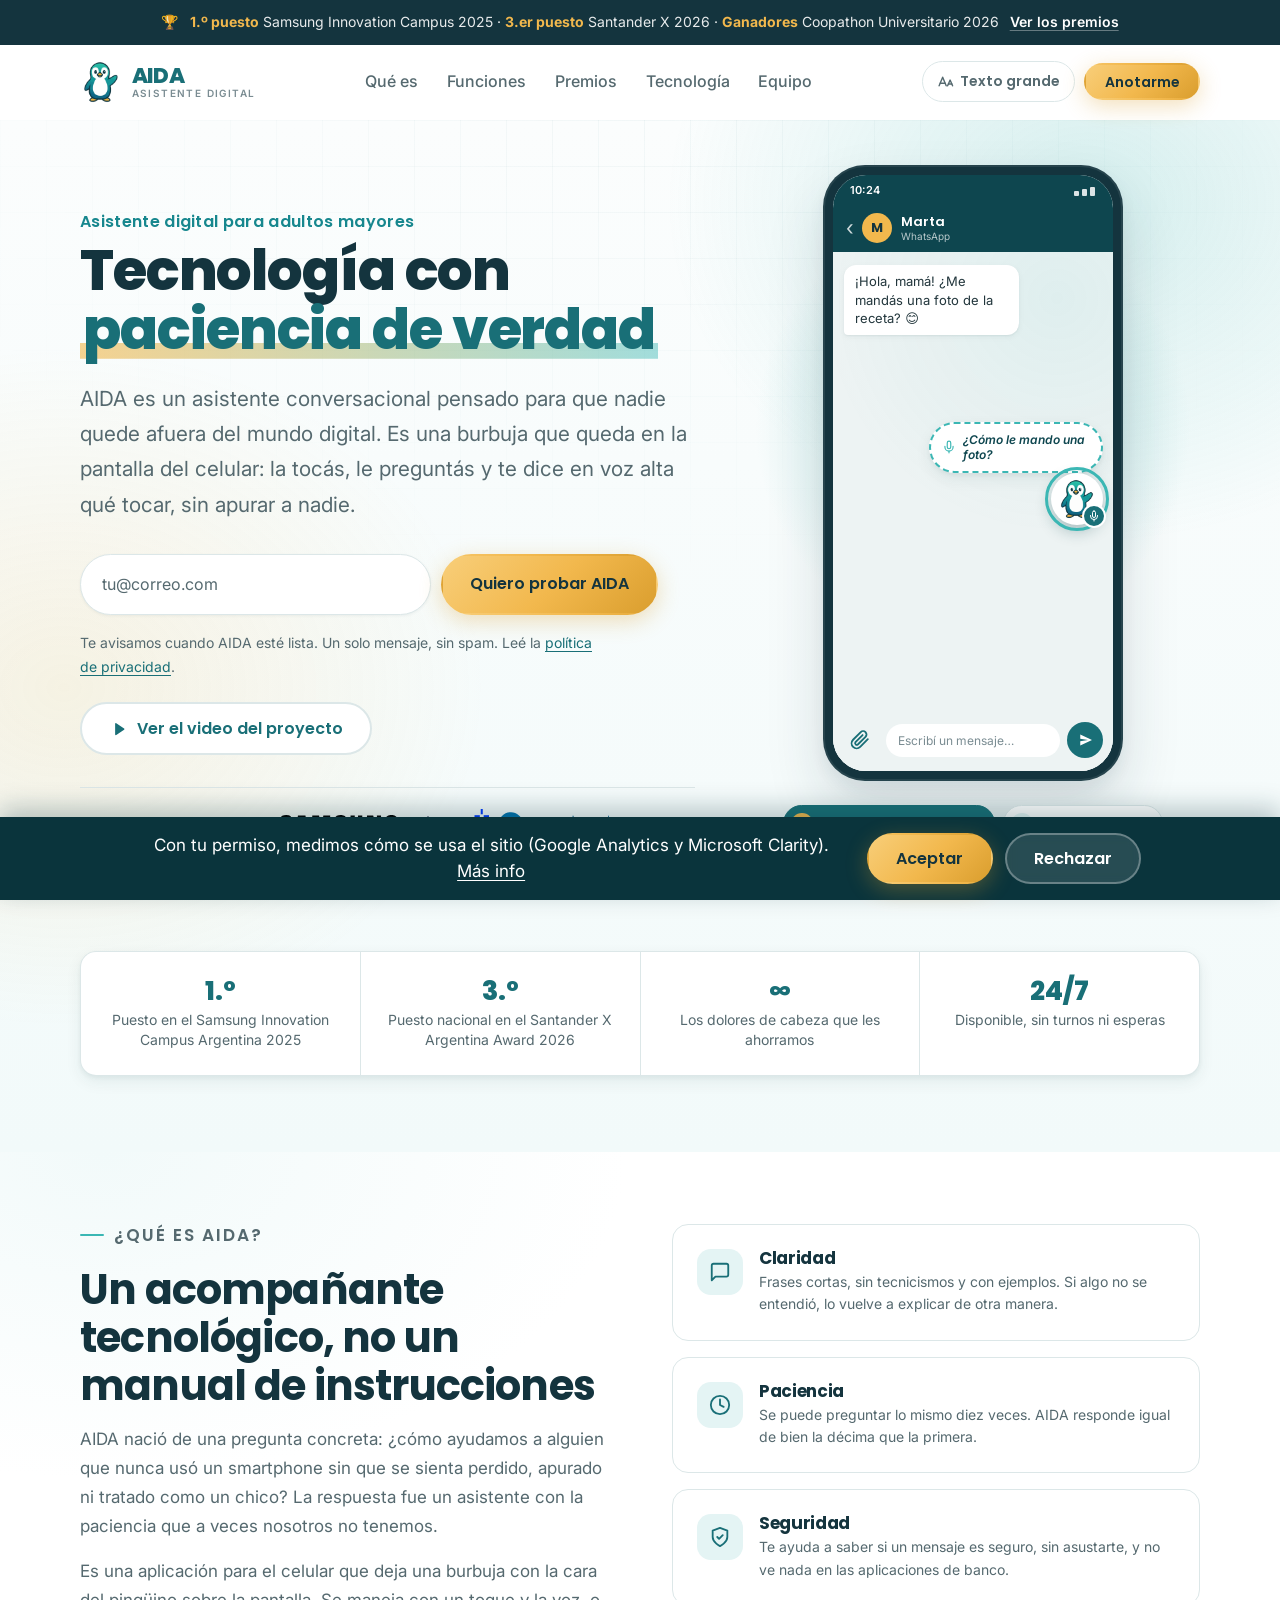
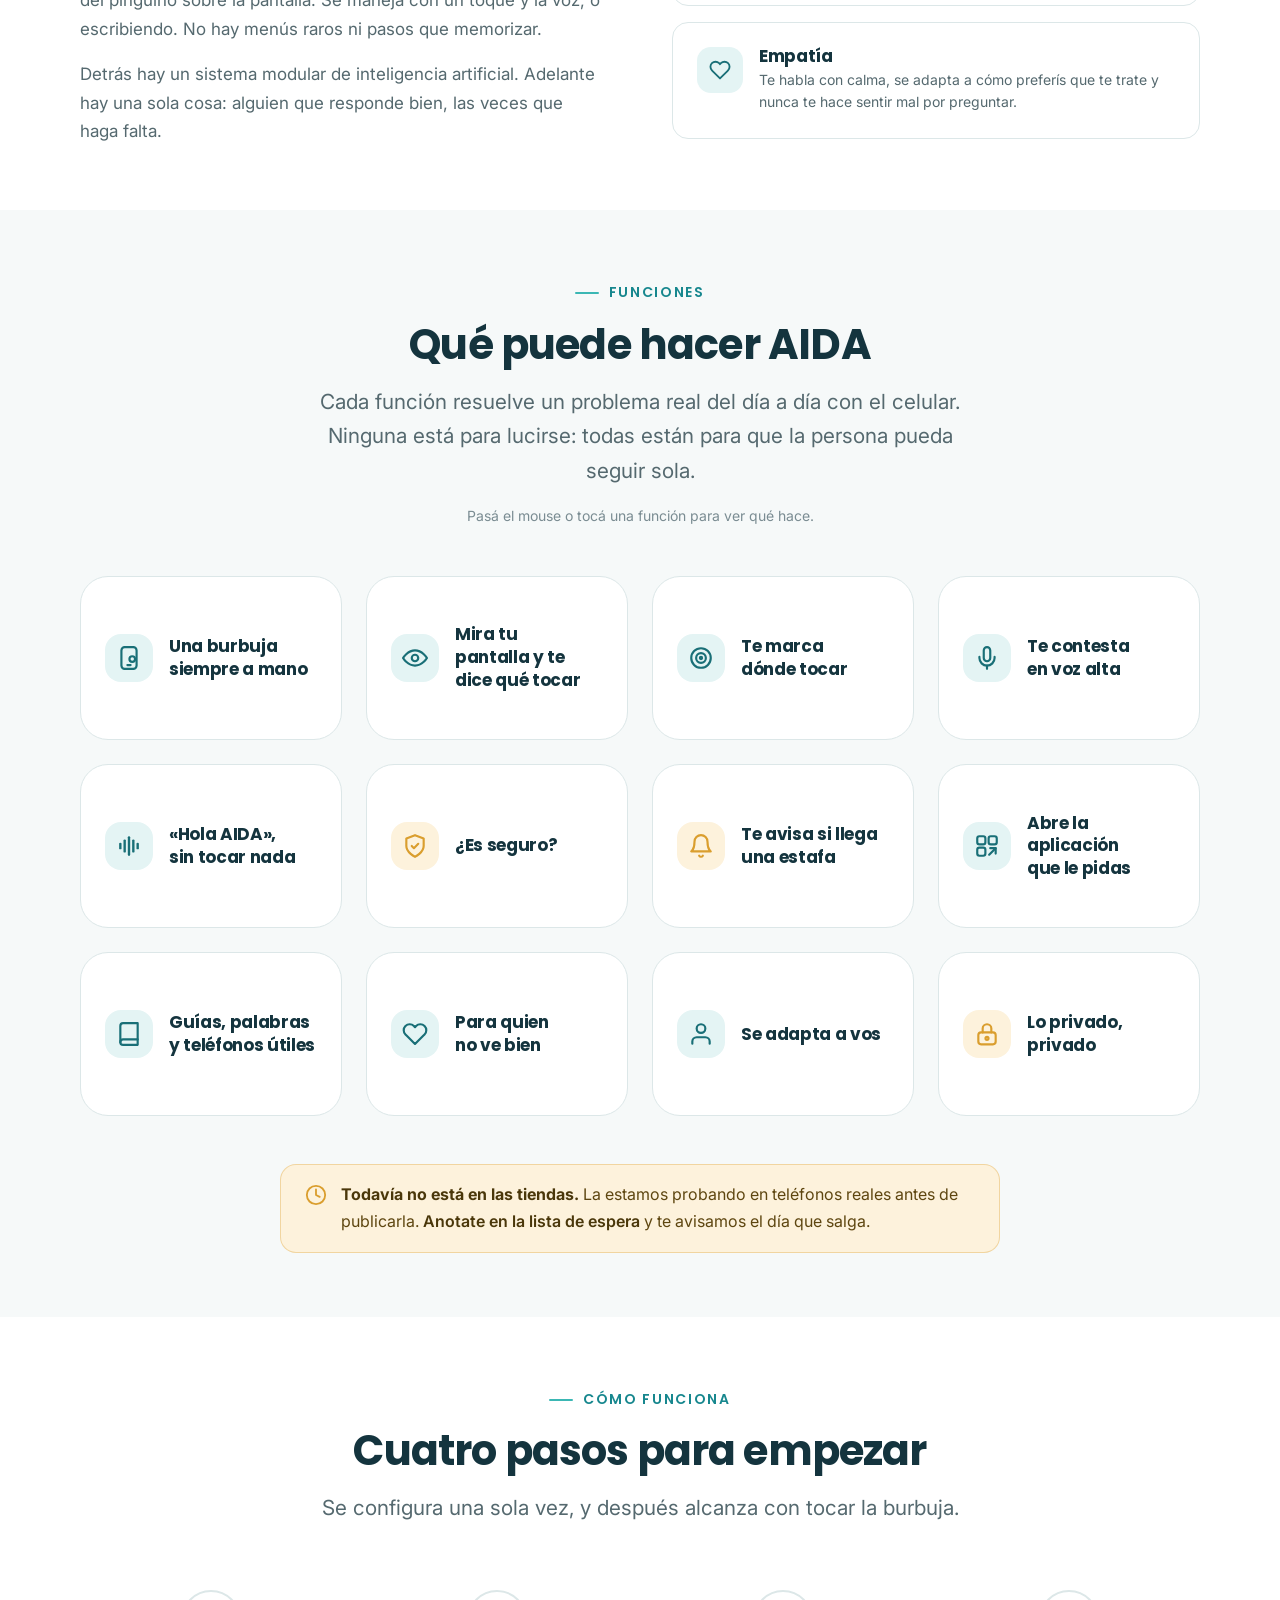
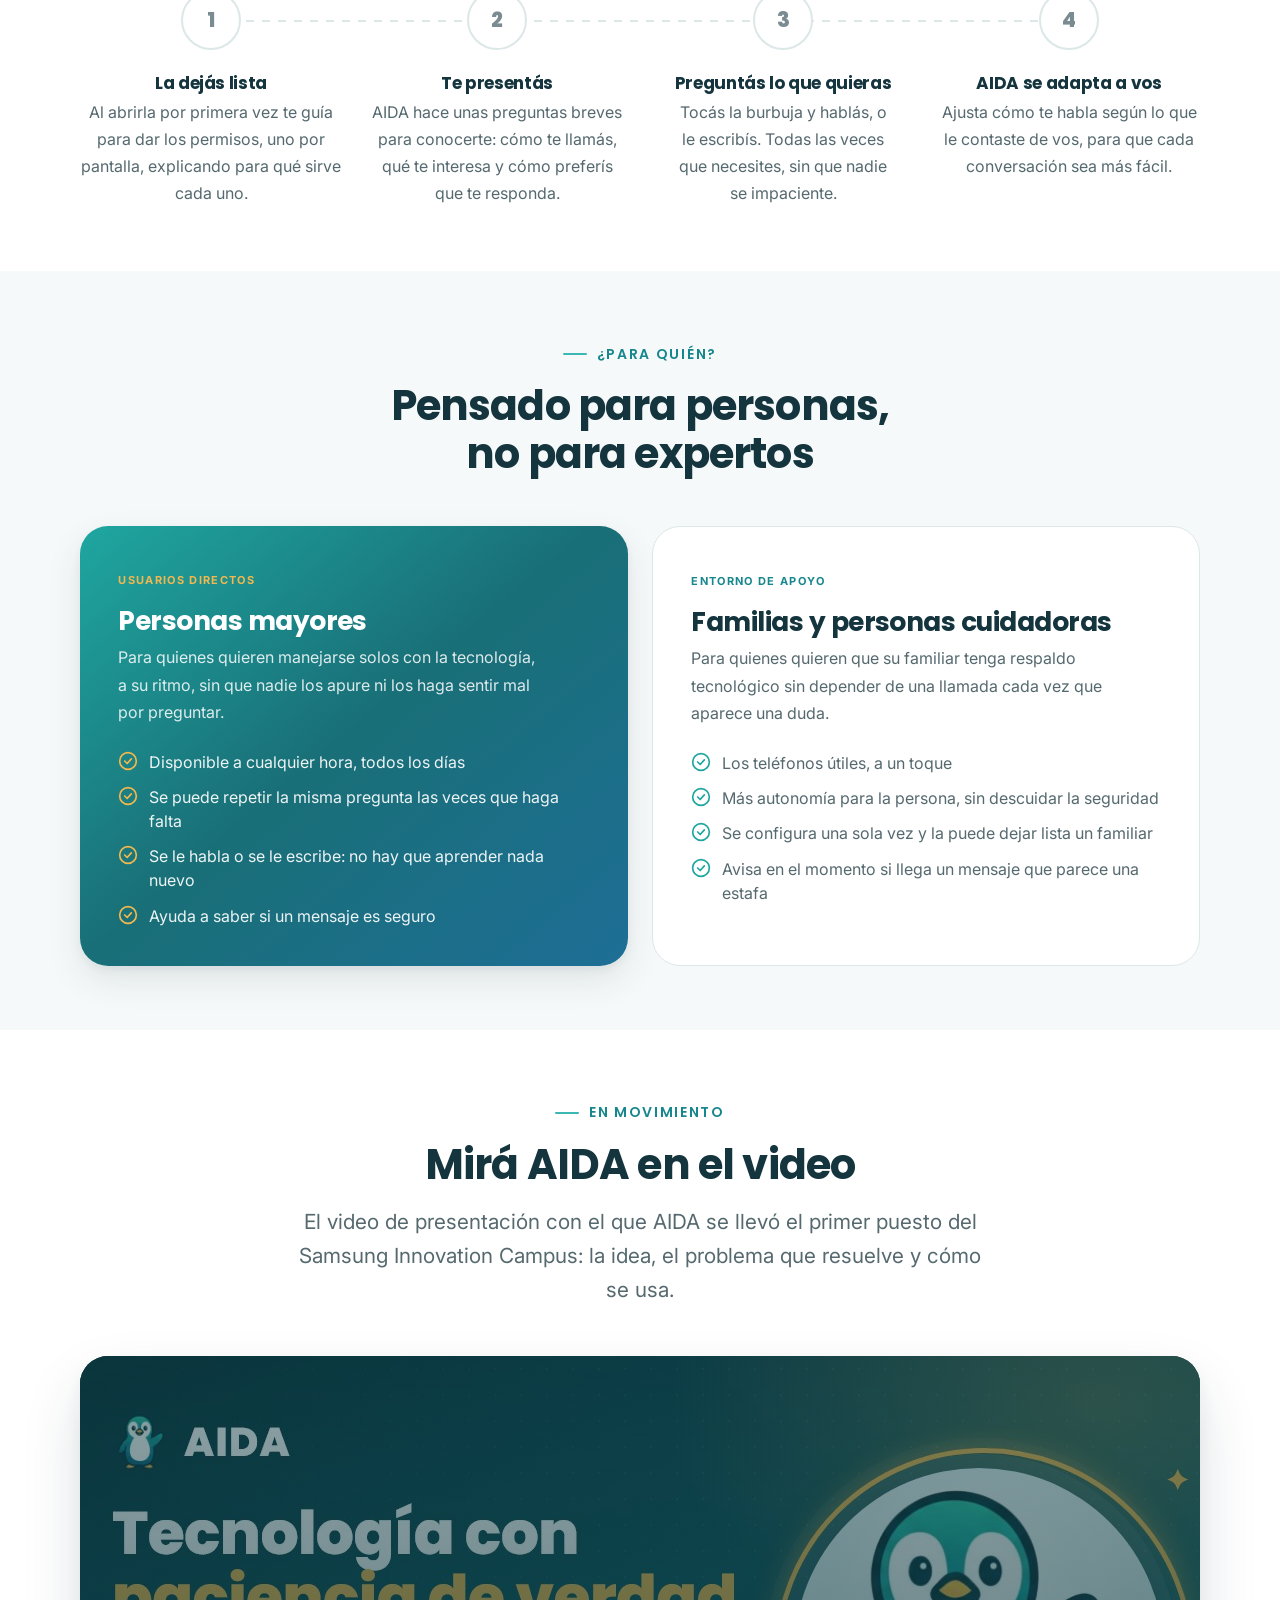
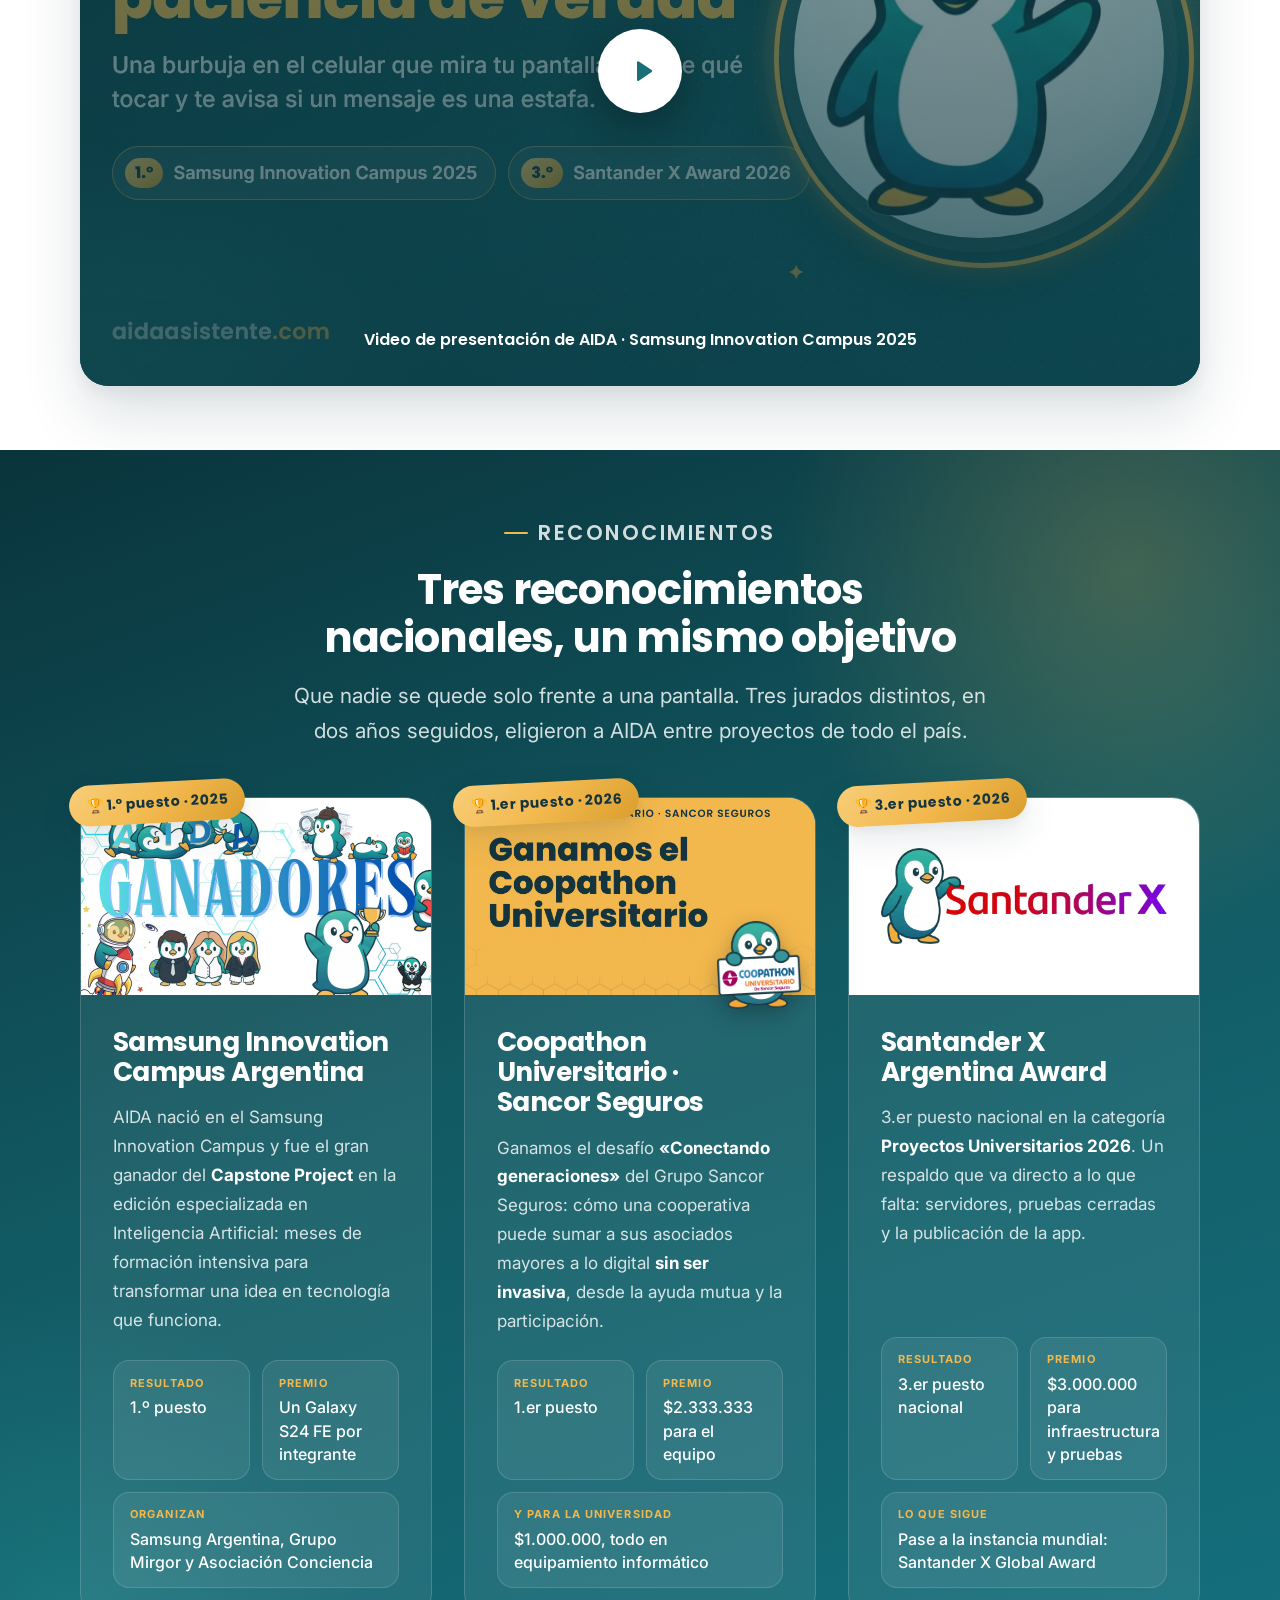
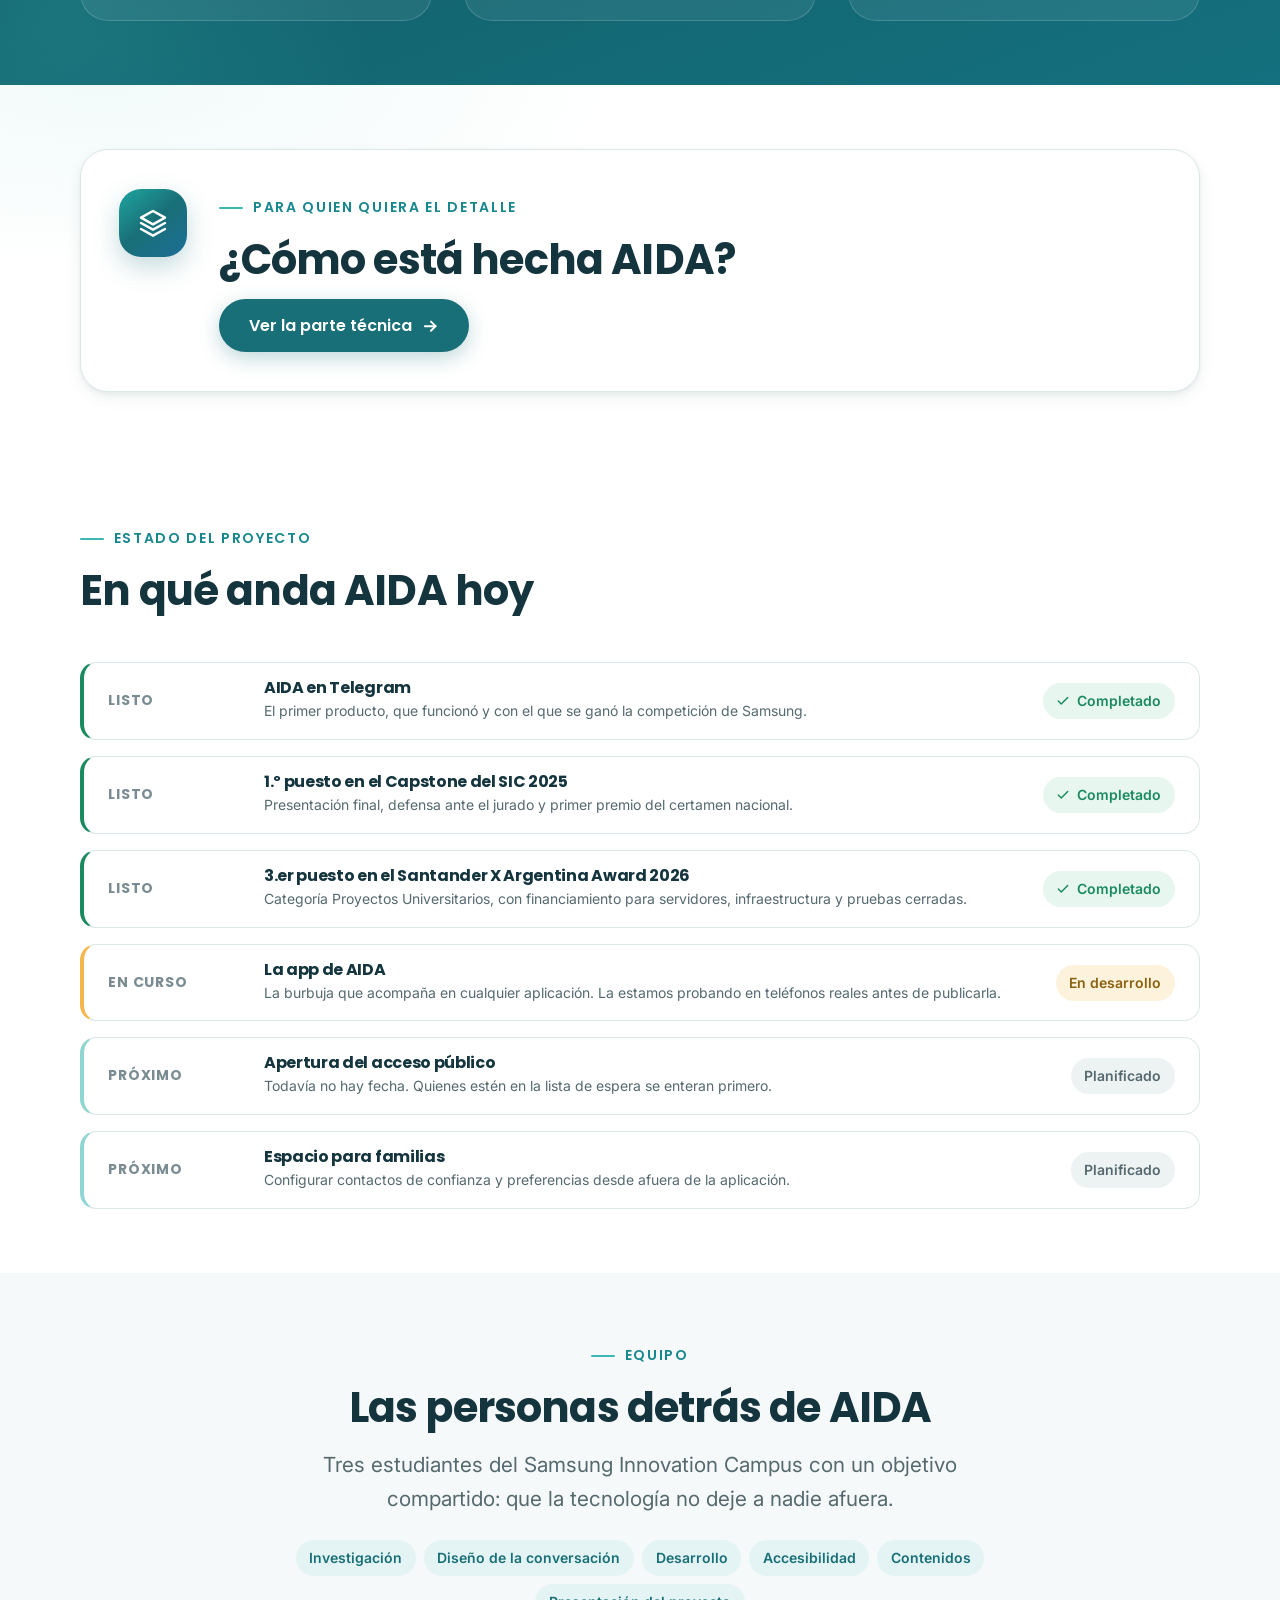
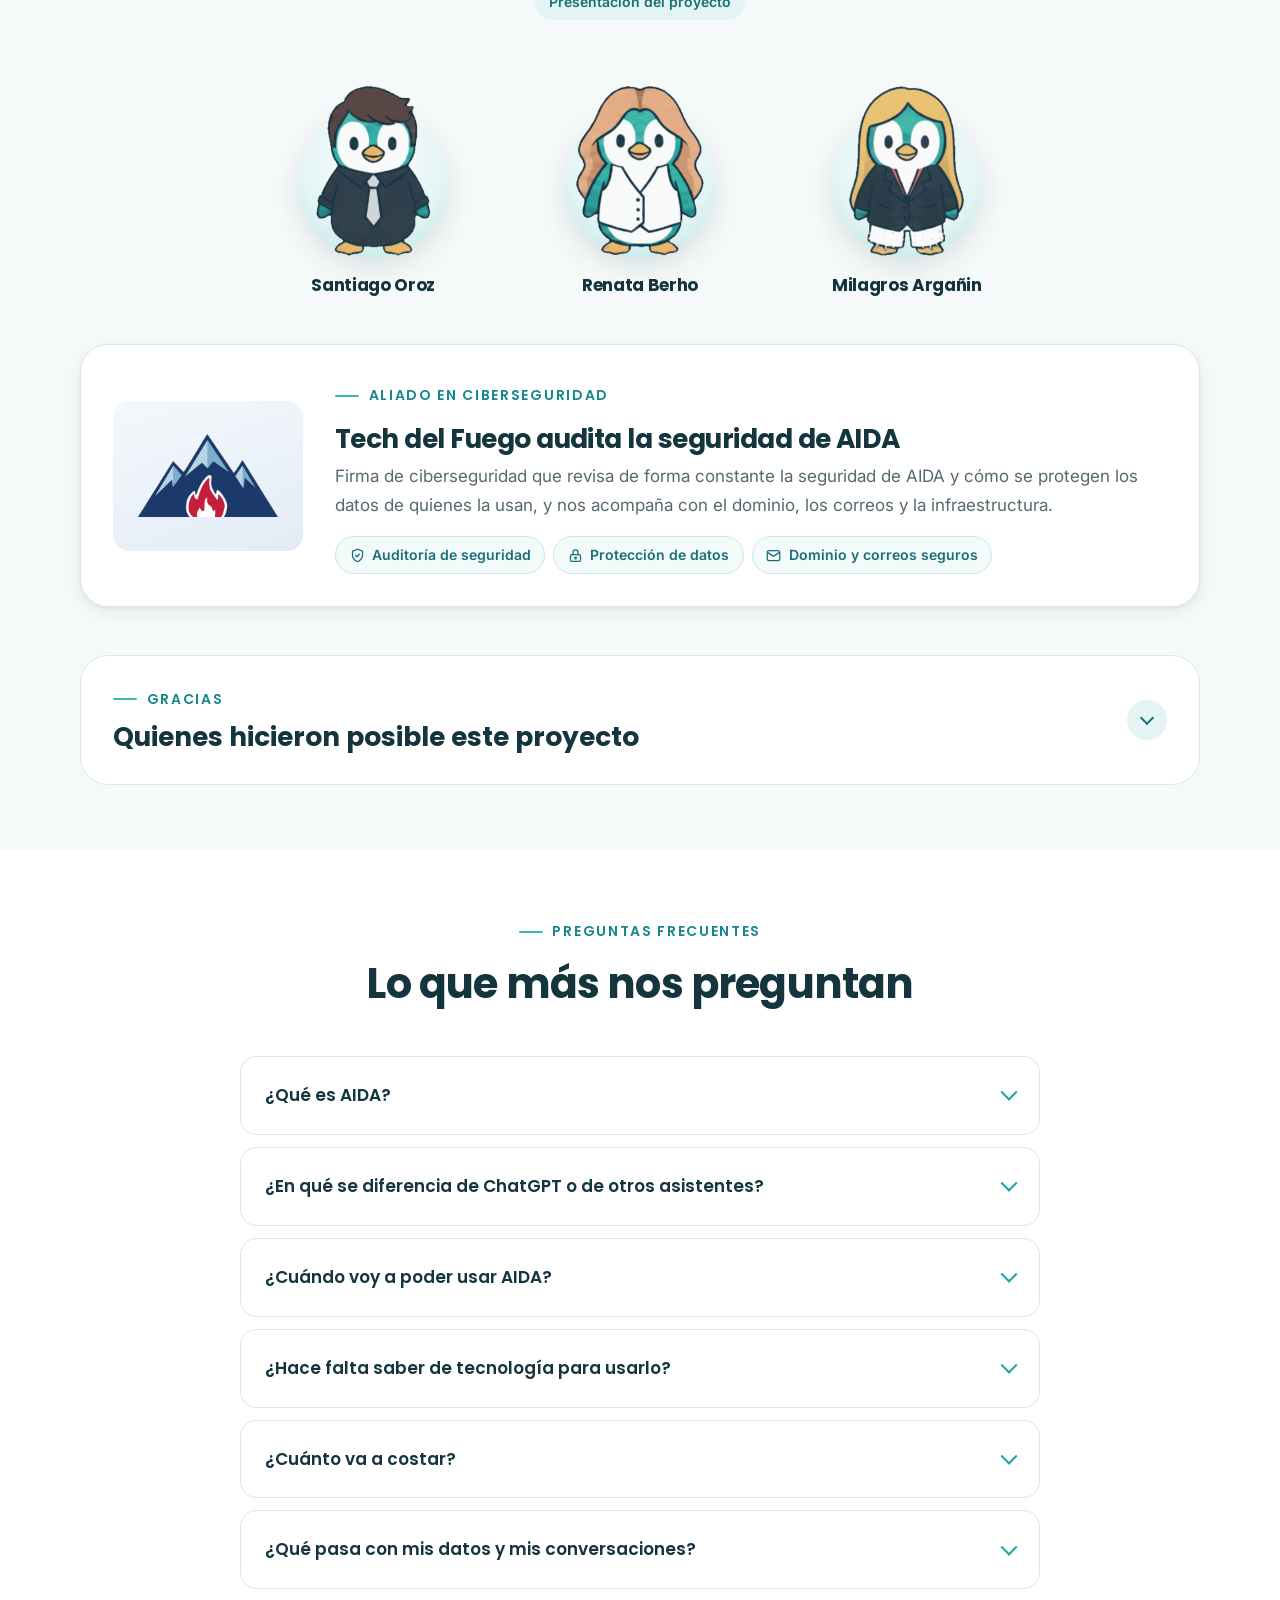
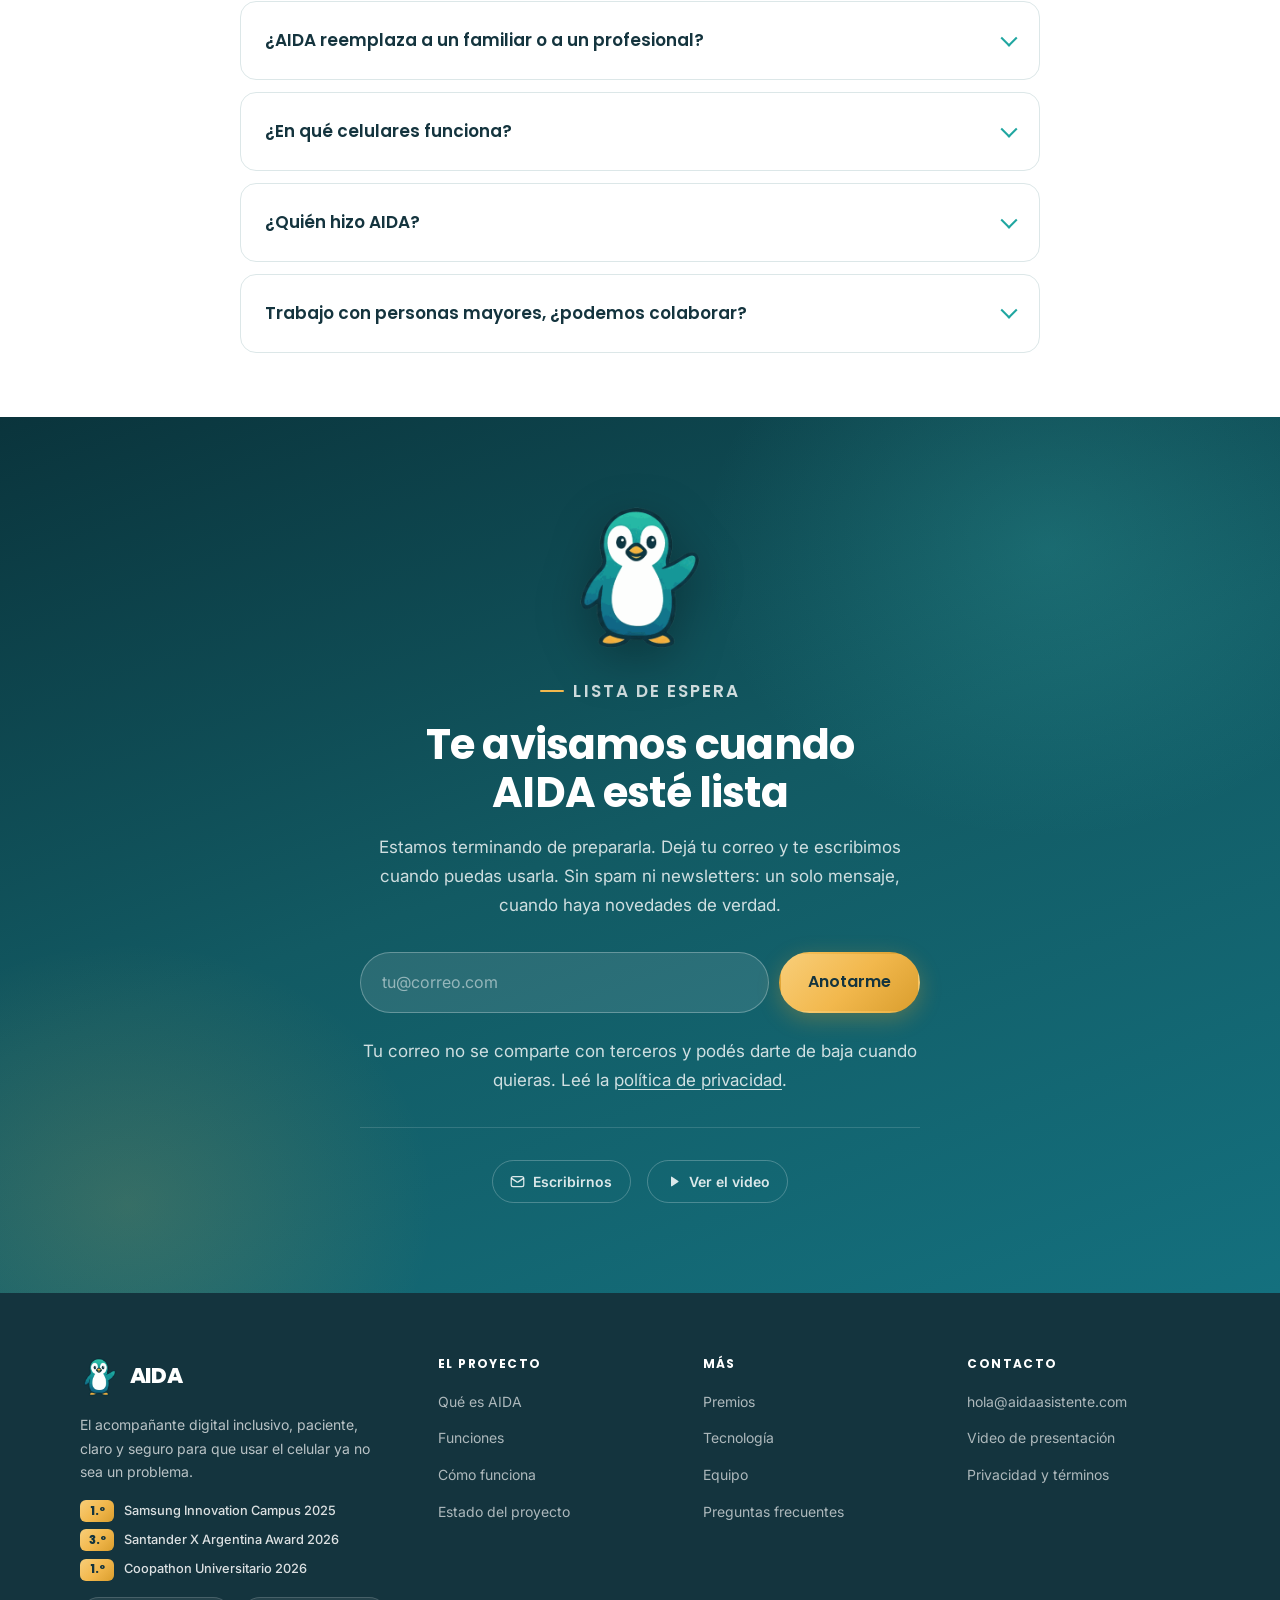
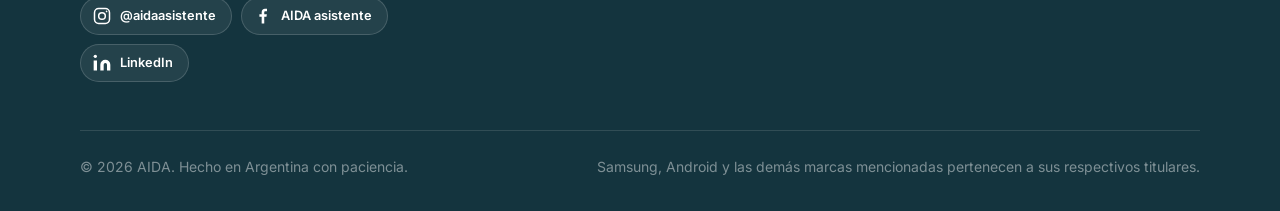
==== commit 39572f30: "Ajusta la tarjeta del Coopathon: mascota con el cartel, texto corto, premio y orden Co-Authored-By: " ====
--- a/index.html
+++ b/index.html
@@ -98,7 +98,7 @@
         "award": [
           "1.º puesto — Capstone Project del Samsung Innovation Campus Argentina 2025 (edición Inteligencia Artificial)",
           "3.er puesto nacional — Santander X Argentina Award 2026, categoría Proyectos Universitarios",
-          "Ganador de la categoría Conectando generaciones — Coopathon Universitario 2026 (Grupo Sancor Seguros)"
+          "Ganador del desafío Conectando generaciones — Coopathon Universitario 2026 (Grupo Sancor Seguros)"
         ],
         "sameAs": [
           "https://www.youtube.com/@AIDAChatbot",
@@ -183,7 +183,7 @@
         "award": [
           "1.º puesto — Capstone Project del Samsung Innovation Campus Argentina 2025 (edición Inteligencia Artificial)",
           "3.er puesto nacional — Santander X Argentina Award 2026, categoría Proyectos Universitarios",
-          "Ganador de la categoría Conectando generaciones — Coopathon Universitario 2026 (Grupo Sancor Seguros)"
+          "Ganador del desafío Conectando generaciones — Coopathon Universitario 2026 (Grupo Sancor Seguros)"
         ]
       },
       {
@@ -796,6 +796,27 @@
           </div>
         </article>
 
+        <article class="award-card award-card--coop reveal" id="coopathon">
+          <div class="award-card__media">
+            <span class="award__ribbon">🏆 1.er puesto · 2026</span>
+            <img src="assets/aida-coopathon.jpg" alt="Ganamos el Coopathon Universitario de Sancor Seguros" width="1280" height="720" loading="lazy" />
+            <img class="award-card__mascot" src="assets/aida-coopathon-cartel.png" alt="El pingüino de AIDA sosteniendo el cartel del Coopathon Universitario de Sancor Seguros" width="420" height="440" loading="lazy" />
+          </div>
+          <div class="award-card__body">
+            <h3>Coopathon Universitario · Sancor Seguros</h3>
+            <p>
+              Ganamos el desafío <strong>«Conectando generaciones»</strong> del Grupo Sancor Seguros: cómo una
+              cooperativa puede sumar a sus asociados mayores a lo digital <strong>sin ser invasiva</strong>,
+              desde la ayuda mutua y la participación.
+            </p>
+            <dl class="award__facts">
+              <div class="award-fact"><dt class="award-fact__k">Resultado</dt><dd class="award-fact__v">1.er puesto</dd></div>
+              <div class="award-fact"><dt class="award-fact__k">Premio</dt><dd class="award-fact__v">$2.333.333 para el equipo</dd></div>
+              <div class="award-fact award-fact--wide"><dt class="award-fact__k">Y para la universidad</dt><dd class="award-fact__v">$1.000.000, todo en equipamiento informático</dd></div>
+            </dl>
+          </div>
+        </article>
+
         <article class="award-card reveal">
           <div class="award-card__media award-card__media--logo">
             <span class="award__ribbon">🏆 3.er puesto · 2026</span>
@@ -811,32 +832,6 @@
               <div class="award-fact"><dt class="award-fact__k">Resultado</dt><dd class="award-fact__v">3.er puesto nacional</dd></div>
               <div class="award-fact"><dt class="award-fact__k">Premio</dt><dd class="award-fact__v">$3.000.000 para infraestructura y pruebas</dd></div>
               <div class="award-fact award-fact--wide"><dt class="award-fact__k">Lo que sigue</dt><dd class="award-fact__v">Pase a la instancia mundial: Santander X Global Award</dd></div>
-            </dl>
-          </div>
-        </article>
-
-        <article class="award-card reveal" id="coopathon">
-          <div class="award-card__media">
-            <span class="award__ribbon">🏆 1.er puesto · 2026</span>
-            <img src="assets/aida-coopathon.jpg" alt="Gráfico con el texto: Ganamos el Coopathon Universitario de Sancor Seguros, categoría Conectando generaciones" width="1280" height="720" loading="lazy" />
-          </div>
-          <div class="award-card__body">
-            <h3>Coopathon Universitario · Sancor Seguros</h3>
-            <p>
-              Ganamos la categoría <strong>Conectando generaciones</strong> del desafío nacional de Grupo Sancor
-              Seguros: equipos de tres estudiantes de todo el país pensando cómo la tecnología puede ayudar a
-              cooperativas y mutuales. Llegamos a la final entre 15 proyectos.
-            </p>
-            <p>
-              Lo que nos importó fue cómo una organización puede sumar a sus asociados mayores a lo digital
-              <strong>sin invadir</strong>: que sigan decidiendo ellos, que la ayuda esté cuando la piden y que
-              acompañe a quienes ya los acompañan. Es la ayuda mutua, la participación y la educación de los
-              valores cooperativos llevadas a un celular.
-            </p>
-            <dl class="award__facts">
-              <div class="award-fact"><dt class="award-fact__k">Resultado</dt><dd class="award-fact__v">1.er puesto en su categoría</dd></div>
-              <div class="award-fact"><dt class="award-fact__k">Premio</dt><dd class="award-fact__v">Equipamiento informático para el equipo y la universidad</dd></div>
-              <div class="award-fact award-fact--wide"><dt class="award-fact__k">Organizan</dt><dd class="award-fact__v">Fundación Grupo Sancor Seguros, Sancor Seguros Impulsa e ICES</dd></div>
             </dl>
           </div>
         </article>
--- a/styles/main.css
+++ b/styles/main.css
@@ -559,13 +559,19 @@
   position: relative;
   aspect-ratio: 16 / 9;
   border-radius: calc(var(--r-lg) - 1px) calc(var(--r-lg) - 1px) 0 0;
-  background: rgba(255,255,255,.95);
+  background: #fff;
 }
 .award-card__media img {
   width: 100%; height: 100%; object-fit: cover;
   border-radius: inherit;
 }
 /* Santander X: el pingüino junto al logo, entero, sobre blanco */
+.award-card--coop .award-card__mascot {
+  position: absolute; right: 4%; bottom: -14px; width: 24%; height: auto;
+  object-fit: contain; border-radius: 0; filter: drop-shadow(0 6px 10px rgba(0,0,0,.25));
+  transition: transform 340ms var(--ease-spring);
+}
+.award-card--coop:hover .award-card__mascot { transform: rotate(-4deg) scale(1.05); }
 .award-card__media--logo { display: grid; place-items: center; padding: var(--sp-4); }
 .award-card__media--logo img { width: 100%; height: 100%; object-fit: contain; border-radius: 0; transition: transform 340ms var(--ease-spring); }
 .award-card:hover .award-card__media--logo img { transform: scale(1.04); }
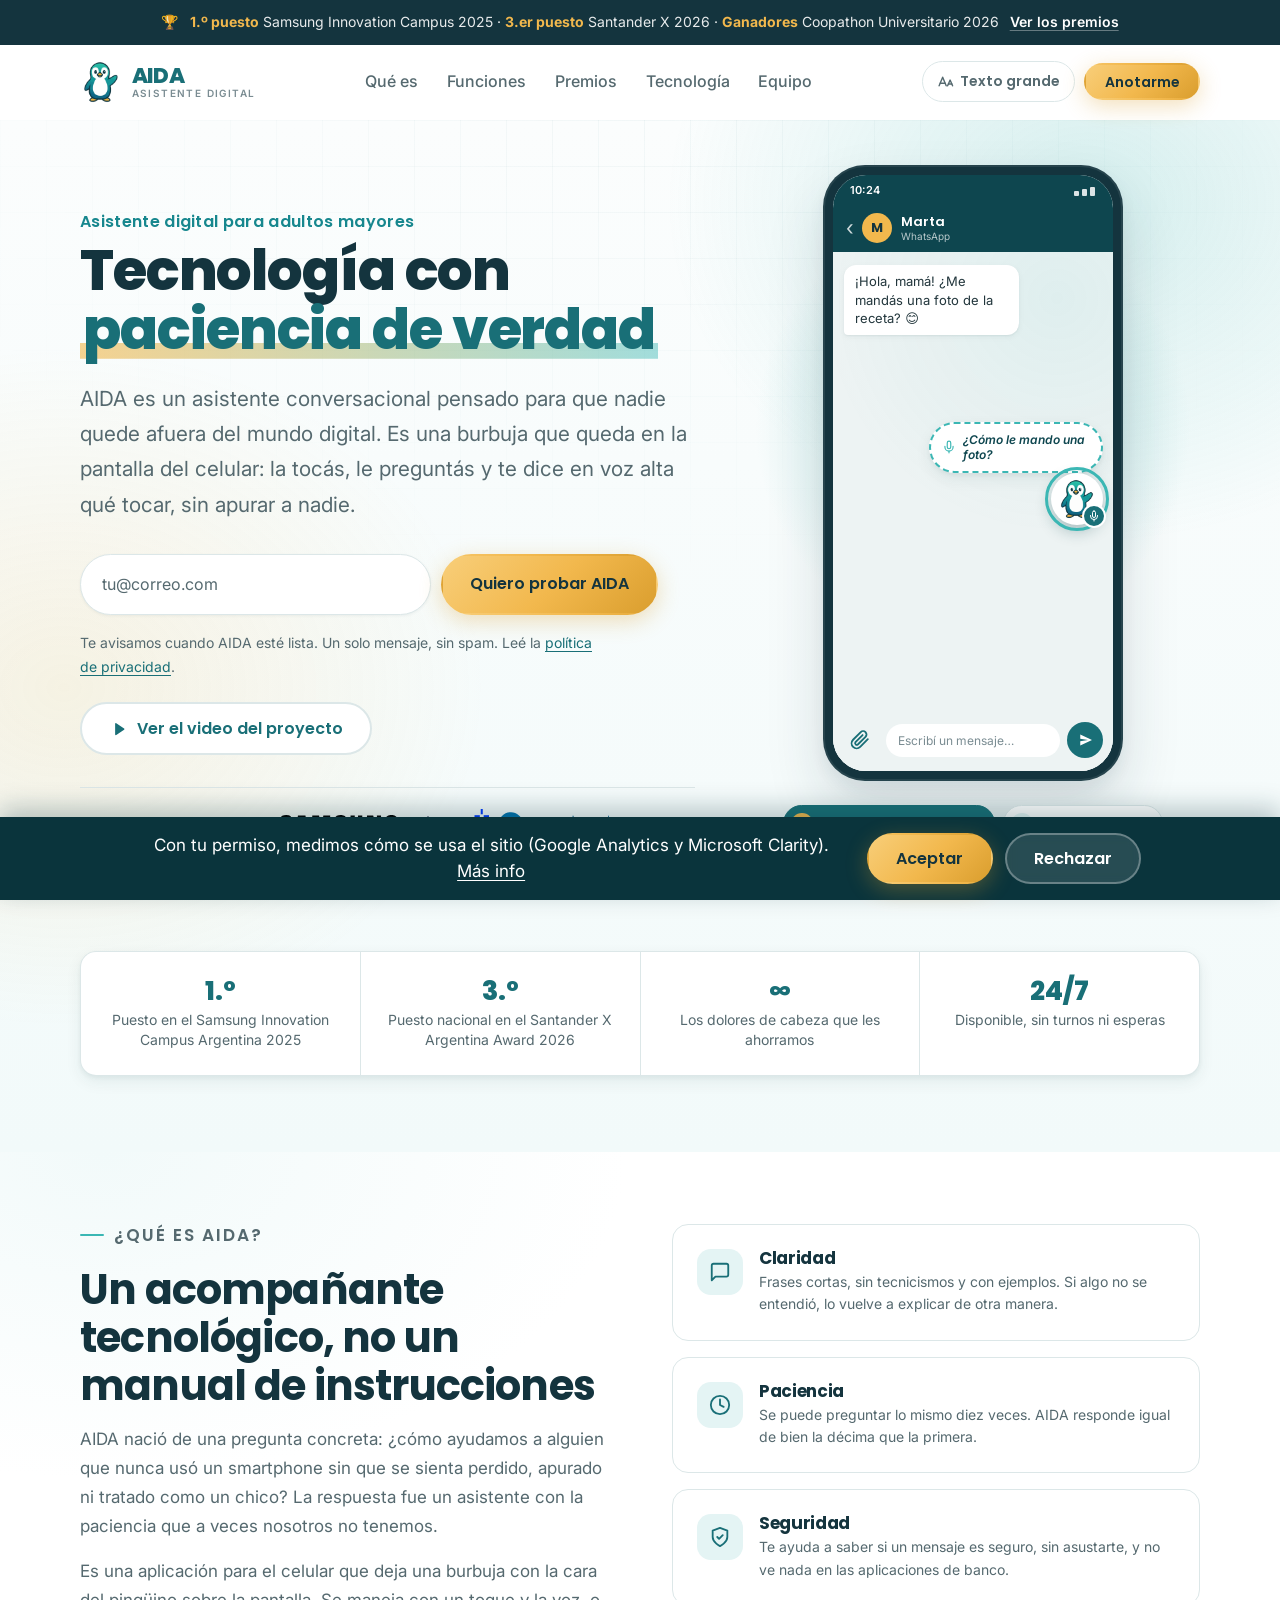
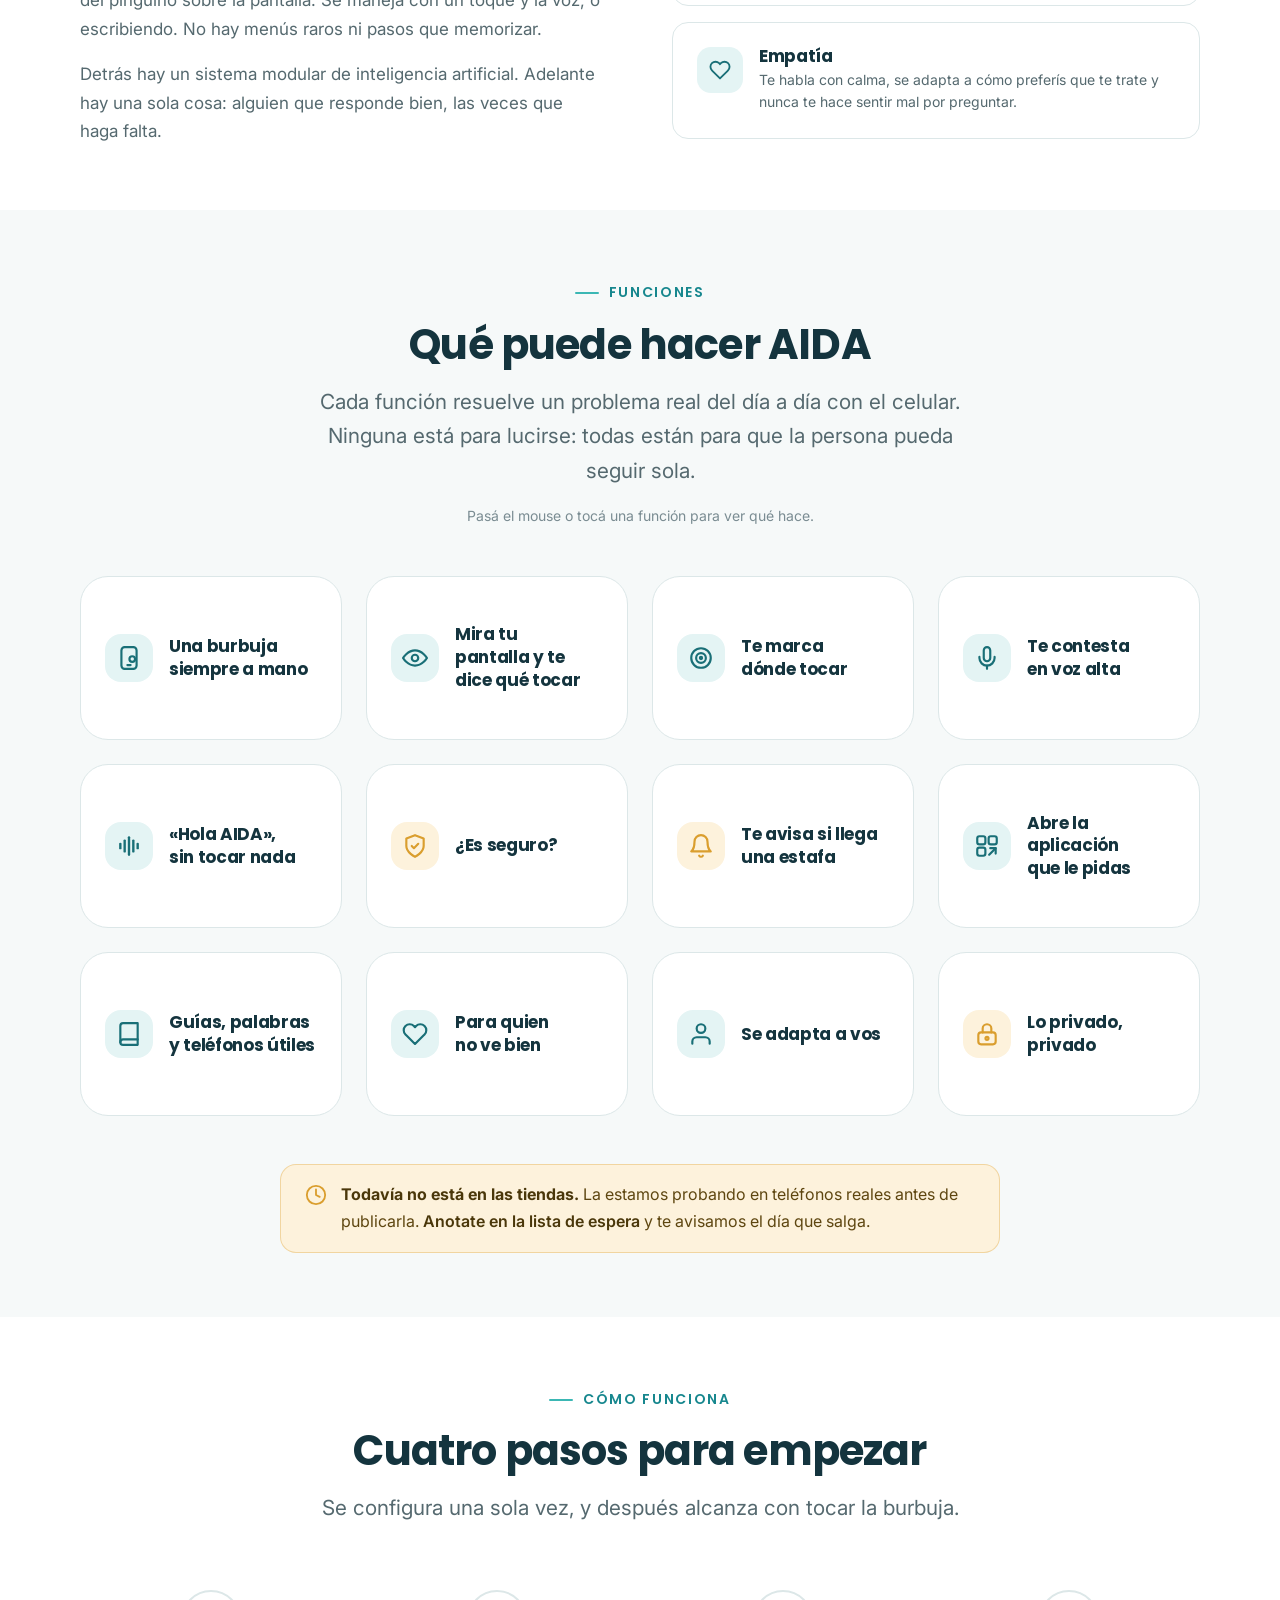
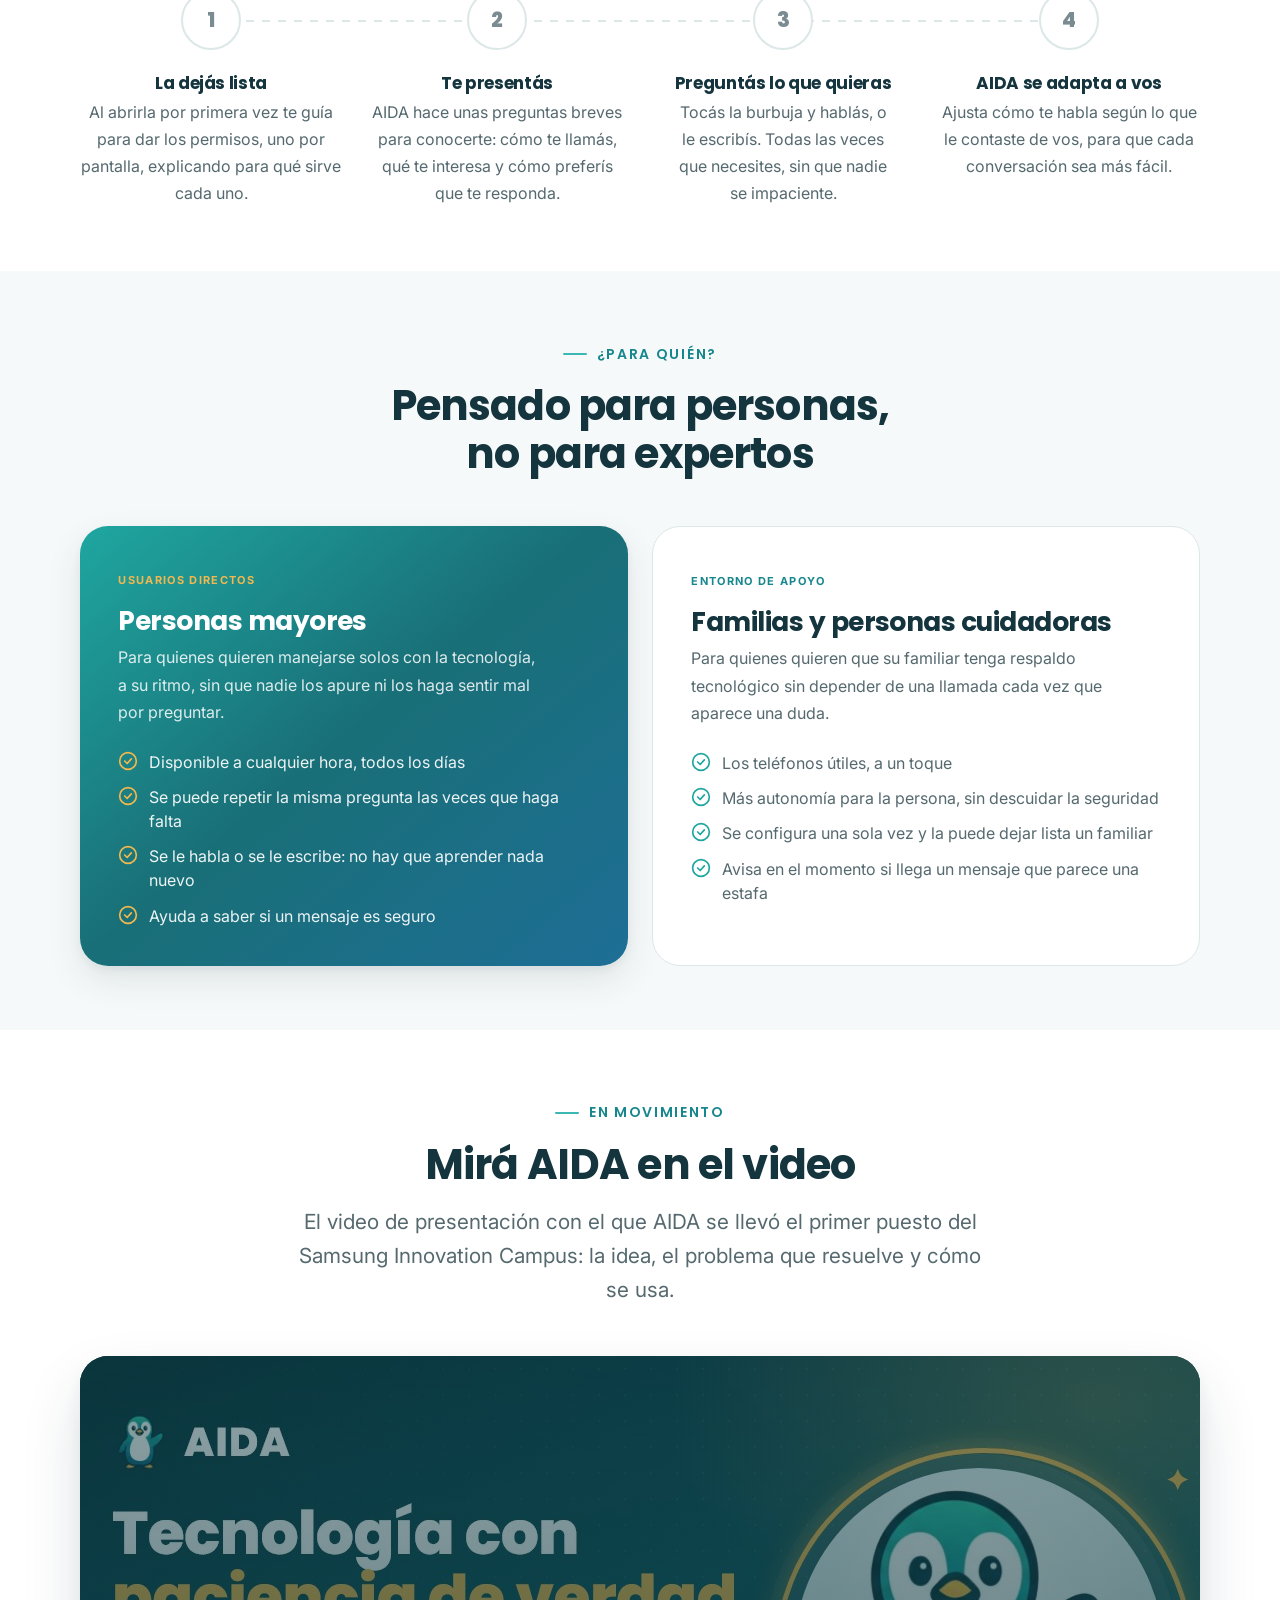
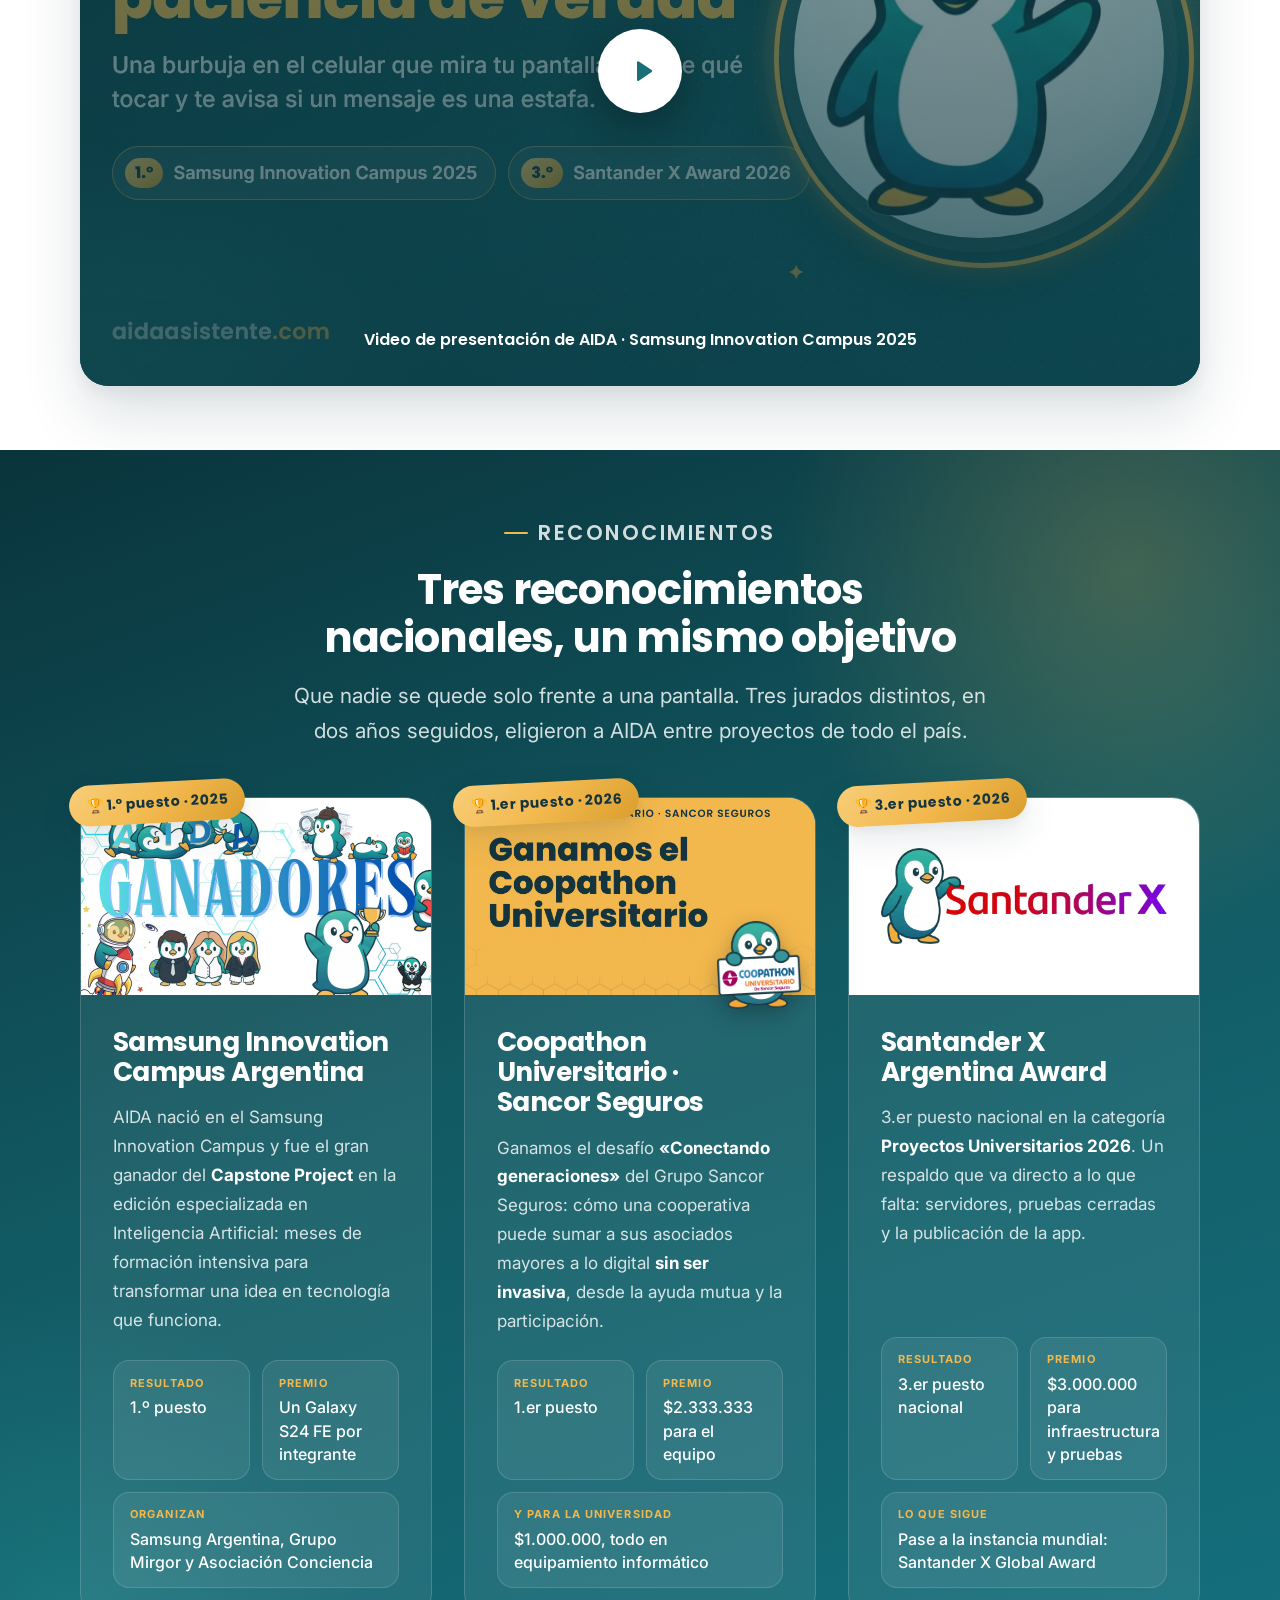
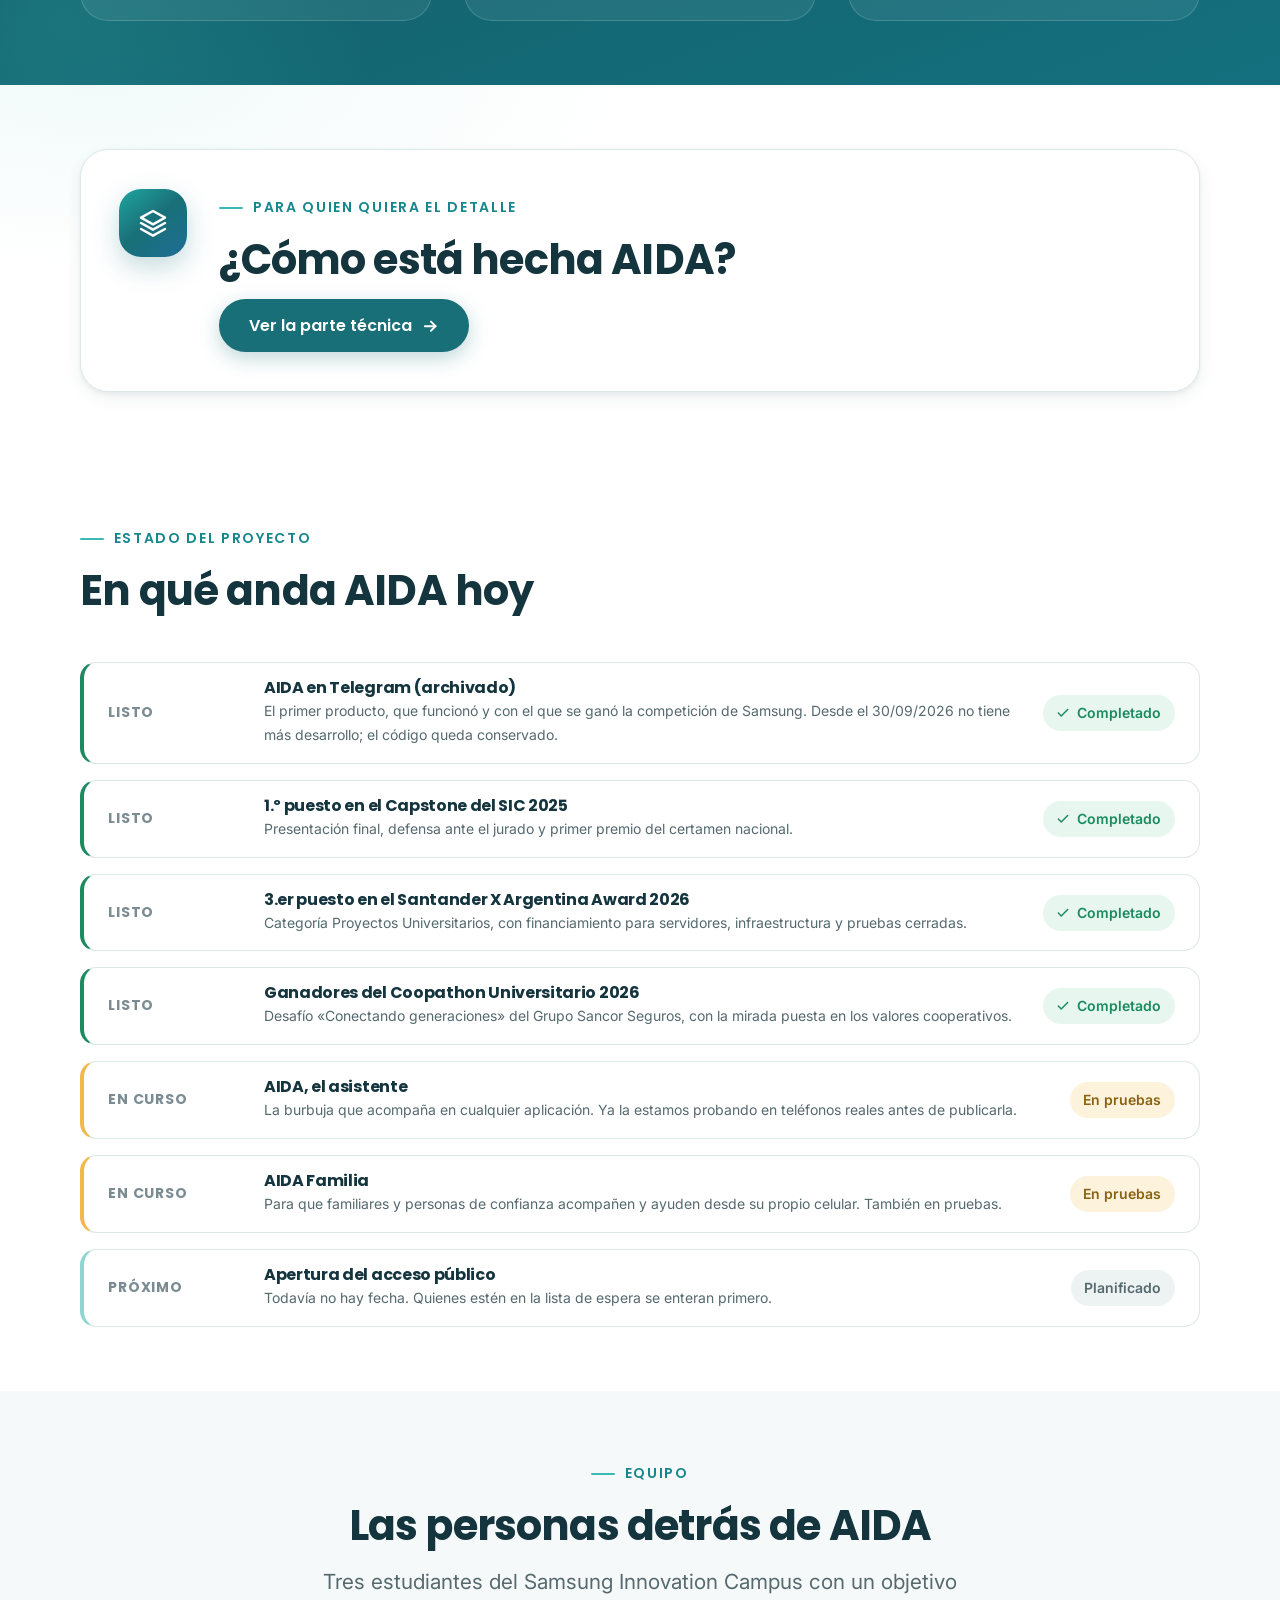
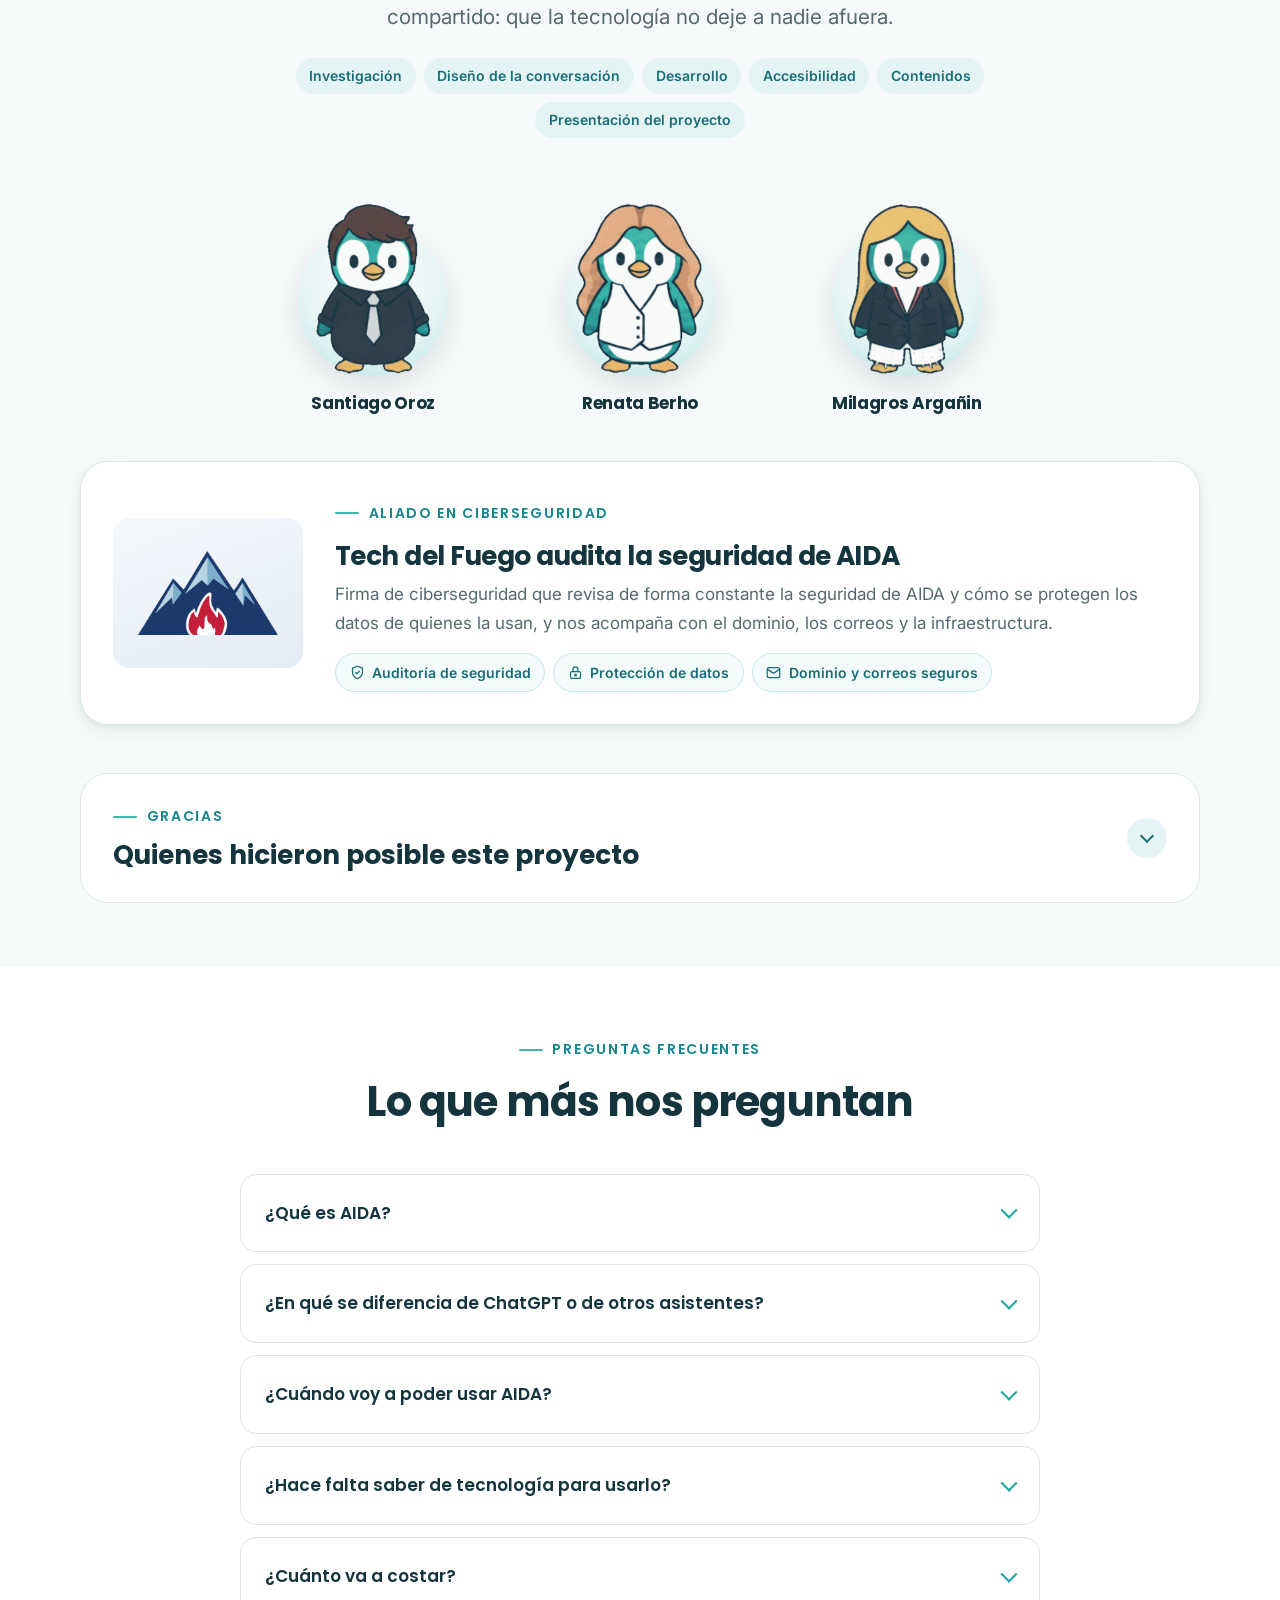
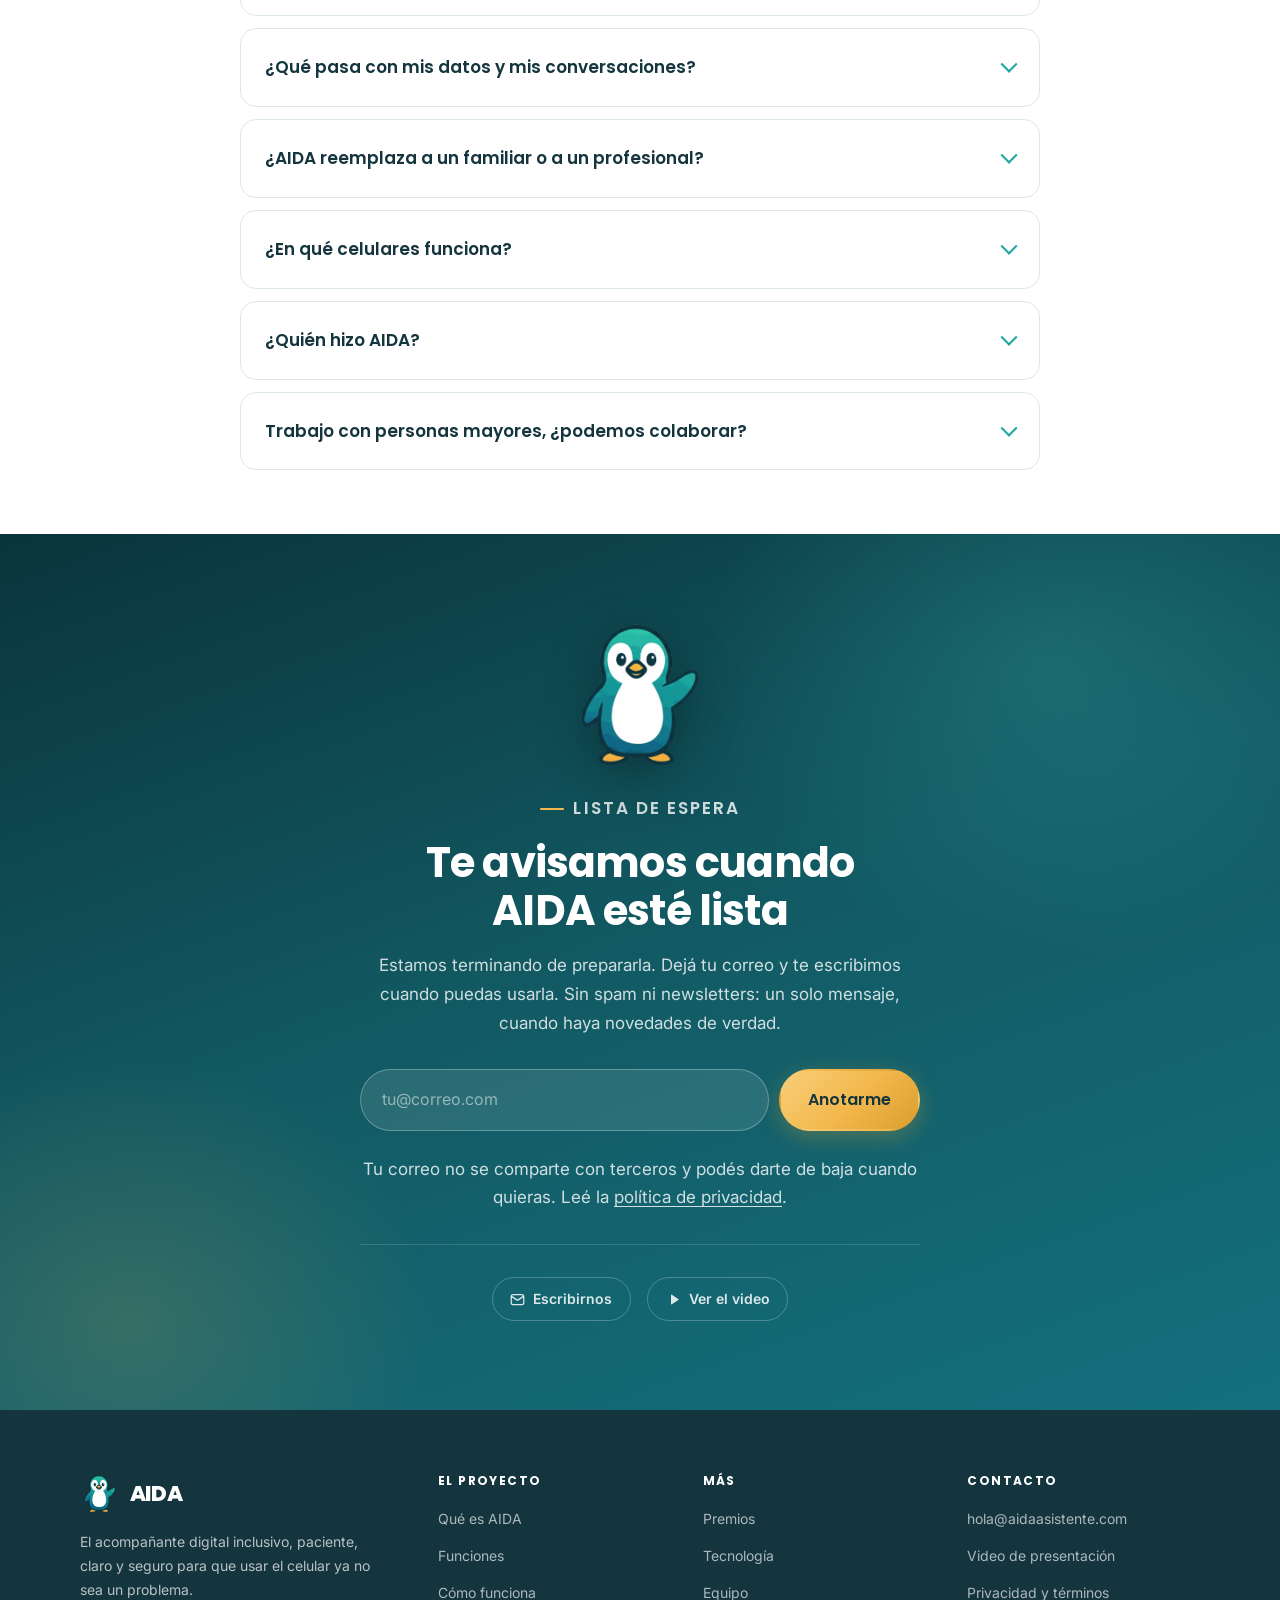
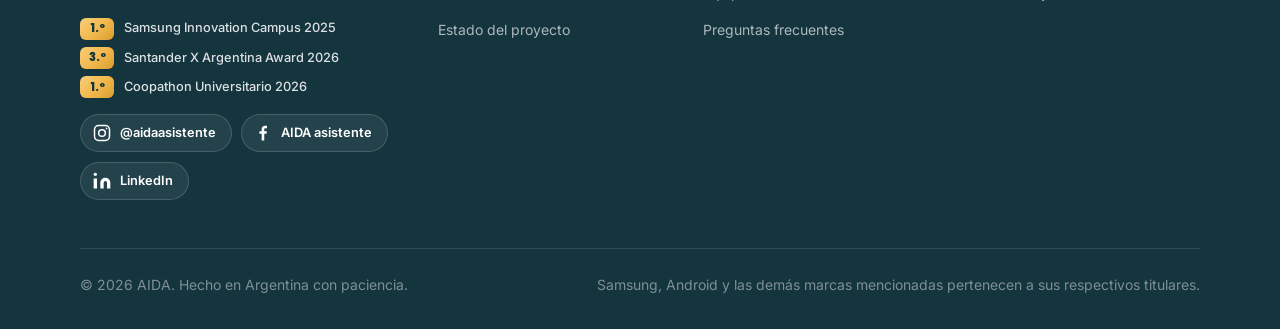
==== commit ed99aba5: "Actualiza el estado del proyecto (Coopathon, AIDA Familia, en pruebas) y sube la version del CSS Inc" ====
--- a/index.html
+++ b/index.html
@@ -36,7 +36,7 @@
   <link rel="preconnect" href="https://fonts.googleapis.com" />
   <link rel="preconnect" href="https://fonts.gstatic.com" crossorigin />
   <link href="https://fonts.googleapis.com/css2?family=Poppins:wght@600;700;800&family=Inter:wght@400;500;600;700&display=swap" rel="stylesheet" />
-  <link rel="stylesheet" href="styles/main.css?v=20261020a" />
+  <link rel="stylesheet" href="styles/main.css?v=20261123a" />
 
   <script type="application/ld+json">
   {
@@ -872,7 +872,7 @@
       <div class="roadmap stagger">
         <div class="rm-item rm-item--done">
           <span class="rm-item__when">Listo</span>
-          <div><h3>AIDA en Telegram</h3><p>El primer producto, que funcionó y con el que se ganó la competición de Samsung.</p></div>
+          <div><!-- Actualizado 21/11/2026: Telegram archivado --><h3>AIDA en Telegram (archivado)</h3><p>El primer producto, que funcionó y con el que se ganó la competición de Samsung. Desde el 30/09/2026 no tiene más desarrollo; el código queda conservado.</p></div>
           <span class="pill pill--ok"><svg aria-hidden="true"><use href="#i-check"/></svg>Completado</span>
         </div>
         <div class="rm-item rm-item--done">
@@ -885,19 +885,24 @@
           <div><h3>3.er puesto en el Santander X Argentina Award 2026</h3><p>Categoría Proyectos Universitarios, con financiamiento para servidores, infraestructura y pruebas cerradas.</p></div>
           <span class="pill pill--ok"><svg aria-hidden="true"><use href="#i-check"/></svg>Completado</span>
         </div>
+        <div class="rm-item rm-item--done">
+          <span class="rm-item__when">Listo</span>
+          <div><h3>Ganadores del Coopathon Universitario 2026</h3><p>Desafío «Conectando generaciones» del Grupo Sancor Seguros, con la mirada puesta en los valores cooperativos.</p></div>
+          <span class="pill pill--ok"><svg aria-hidden="true"><use href="#i-check"/></svg>Completado</span>
+        </div>
         <div class="rm-item rm-item--now">
           <span class="rm-item__when">En curso</span>
-          <div><h3>La app de AIDA</h3><p>La burbuja que acompaña en cualquier aplicación. La estamos probando en teléfonos reales antes de publicarla.</p></div>
-          <span class="pill pill--gold">En desarrollo</span>
+          <div><h3>AIDA, el asistente</h3><p>La burbuja que acompaña en cualquier aplicación. Ya la estamos probando en teléfonos reales antes de publicarla.</p></div>
+          <span class="pill pill--gold">En pruebas</span>
+        </div>
+        <div class="rm-item rm-item--now">
+          <span class="rm-item__when">En curso</span>
+          <div><h3>AIDA Familia</h3><p>Para que familiares y personas de confianza acompañen y ayuden desde su propio celular. También en pruebas.</p></div>
+          <span class="pill pill--gold">En pruebas</span>
         </div>
         <div class="rm-item rm-item--next">
           <span class="rm-item__when">Próximo</span>
           <div><h3>Apertura del acceso público</h3><p>Todavía no hay fecha. Quienes estén en la lista de espera se enteran primero.</p></div>
-          <span class="pill pill--soft">Planificado</span>
-        </div>
-        <div class="rm-item rm-item--next">
-          <span class="rm-item__when">Próximo</span>
-          <div><h3>Espacio para familias</h3><p>Configurar contactos de confianza y preferencias desde afuera de la aplicación.</p></div>
           <span class="pill pill--soft">Planificado</span>
         </div>
       </div>
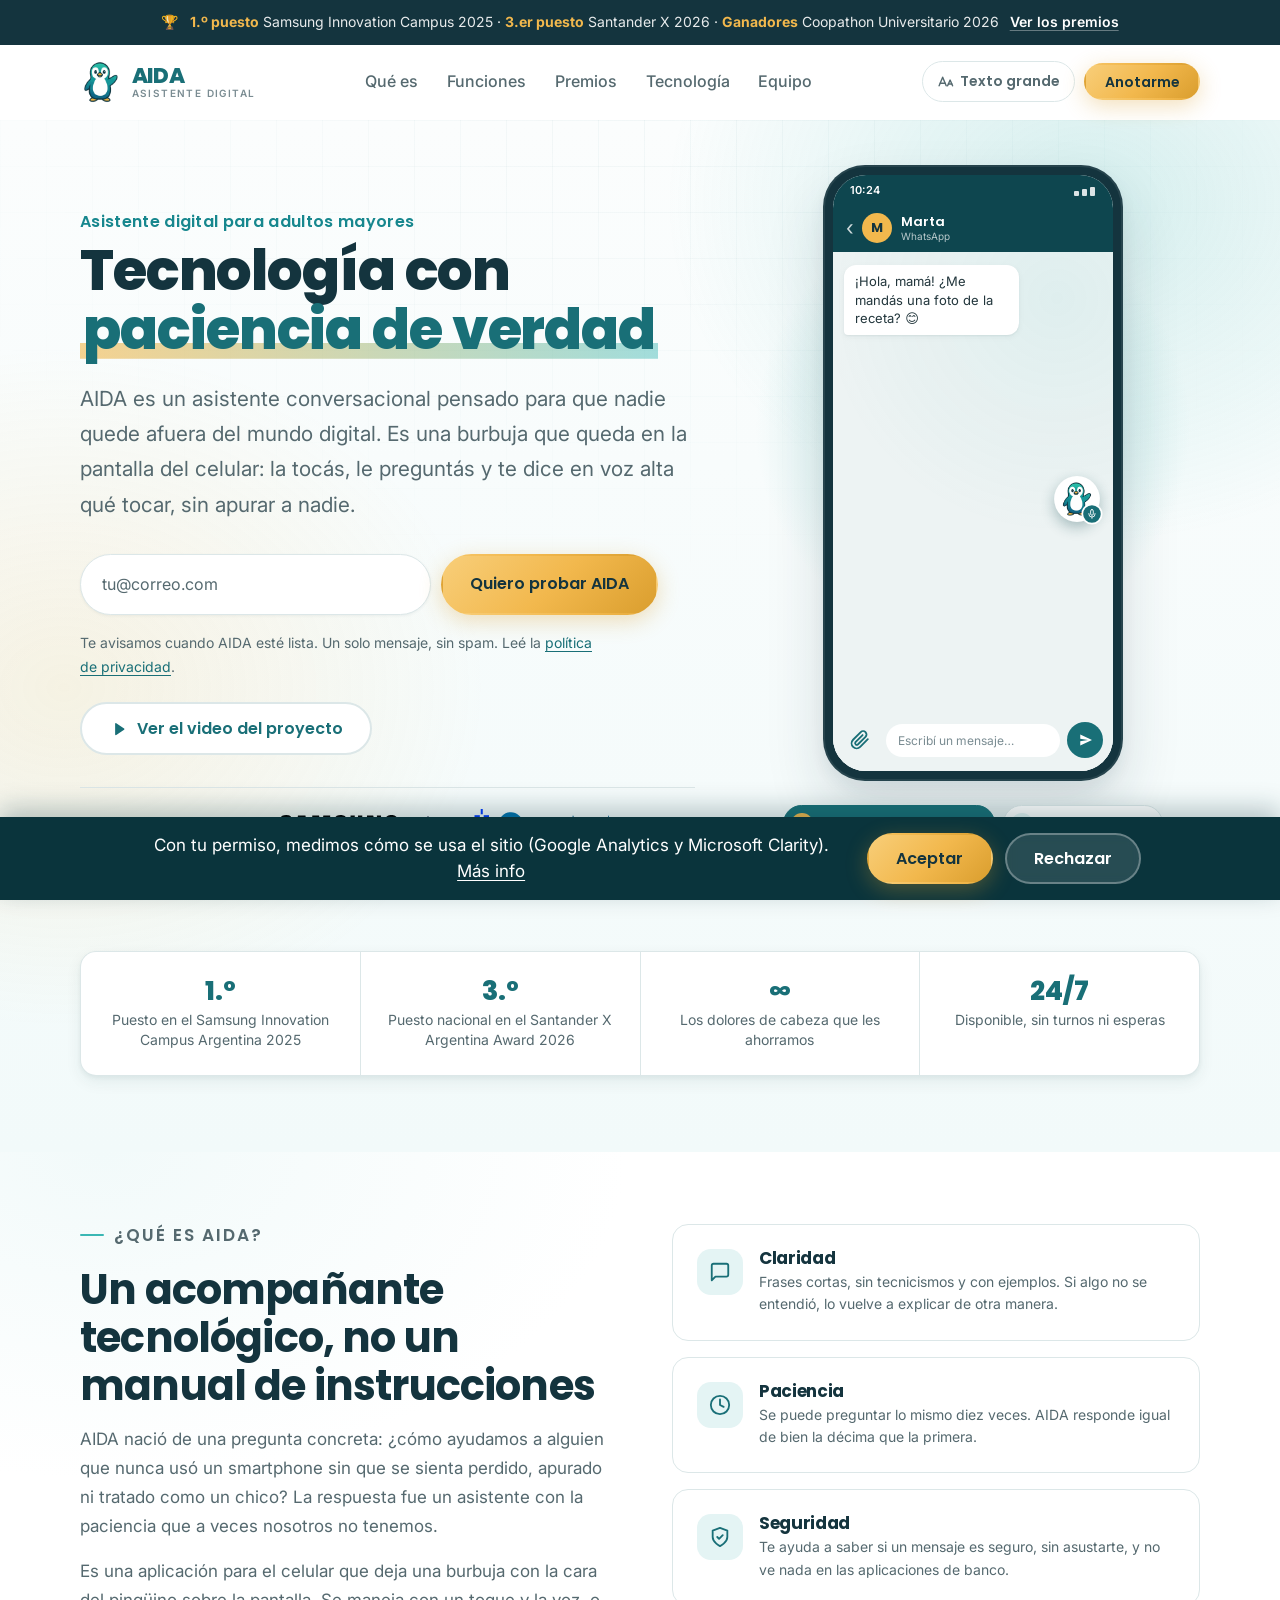
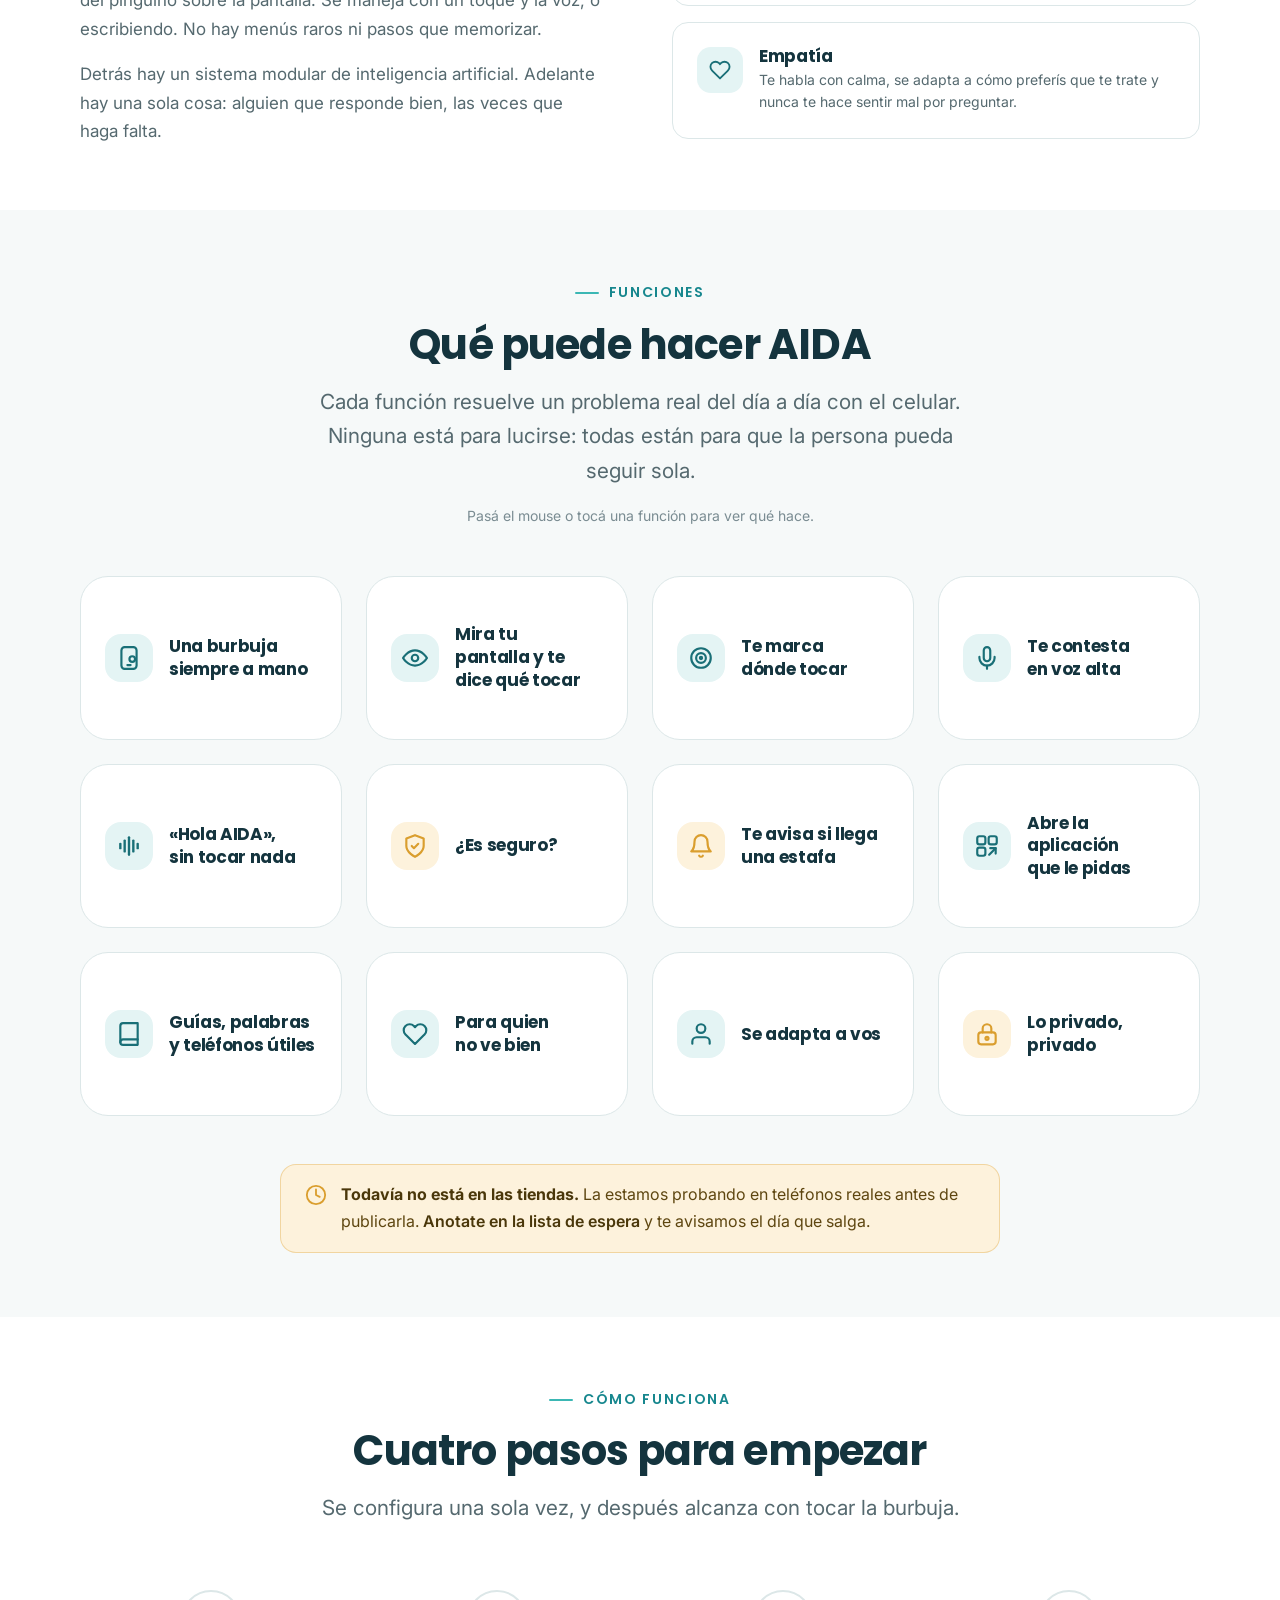
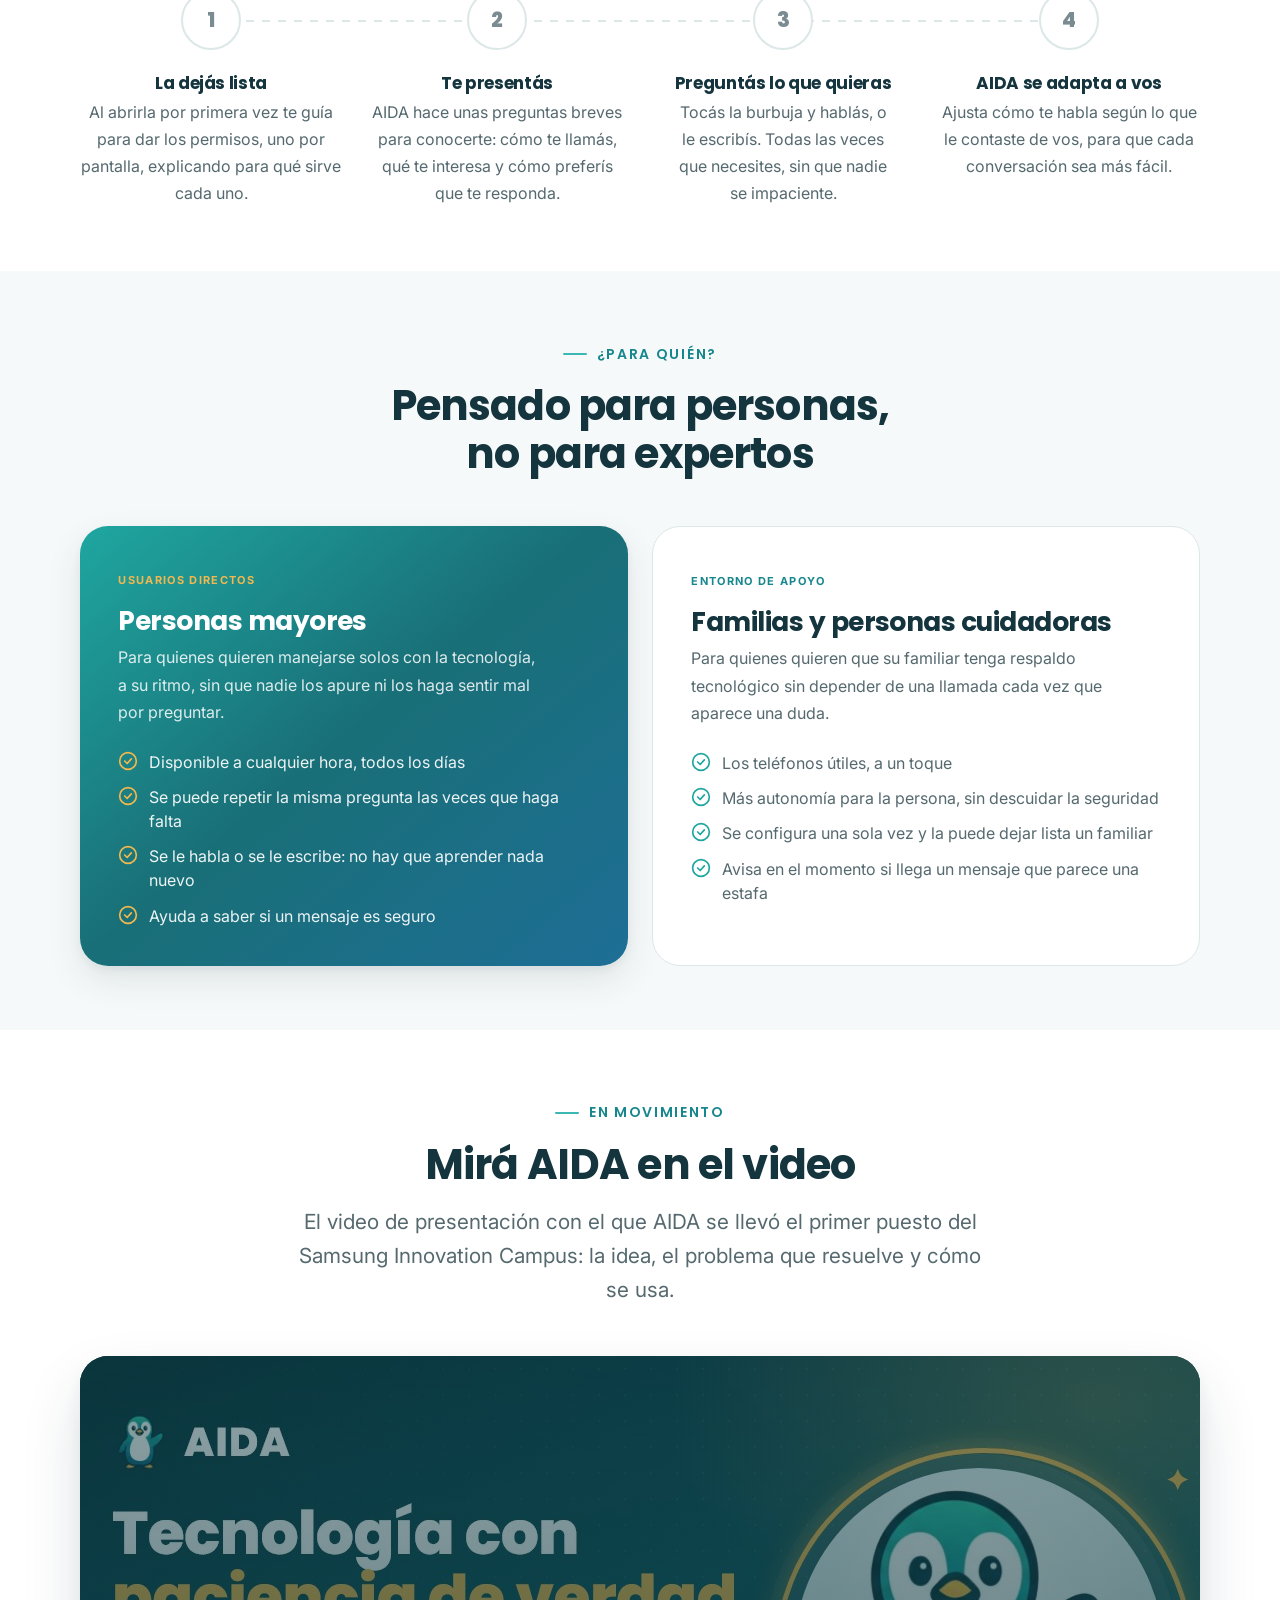
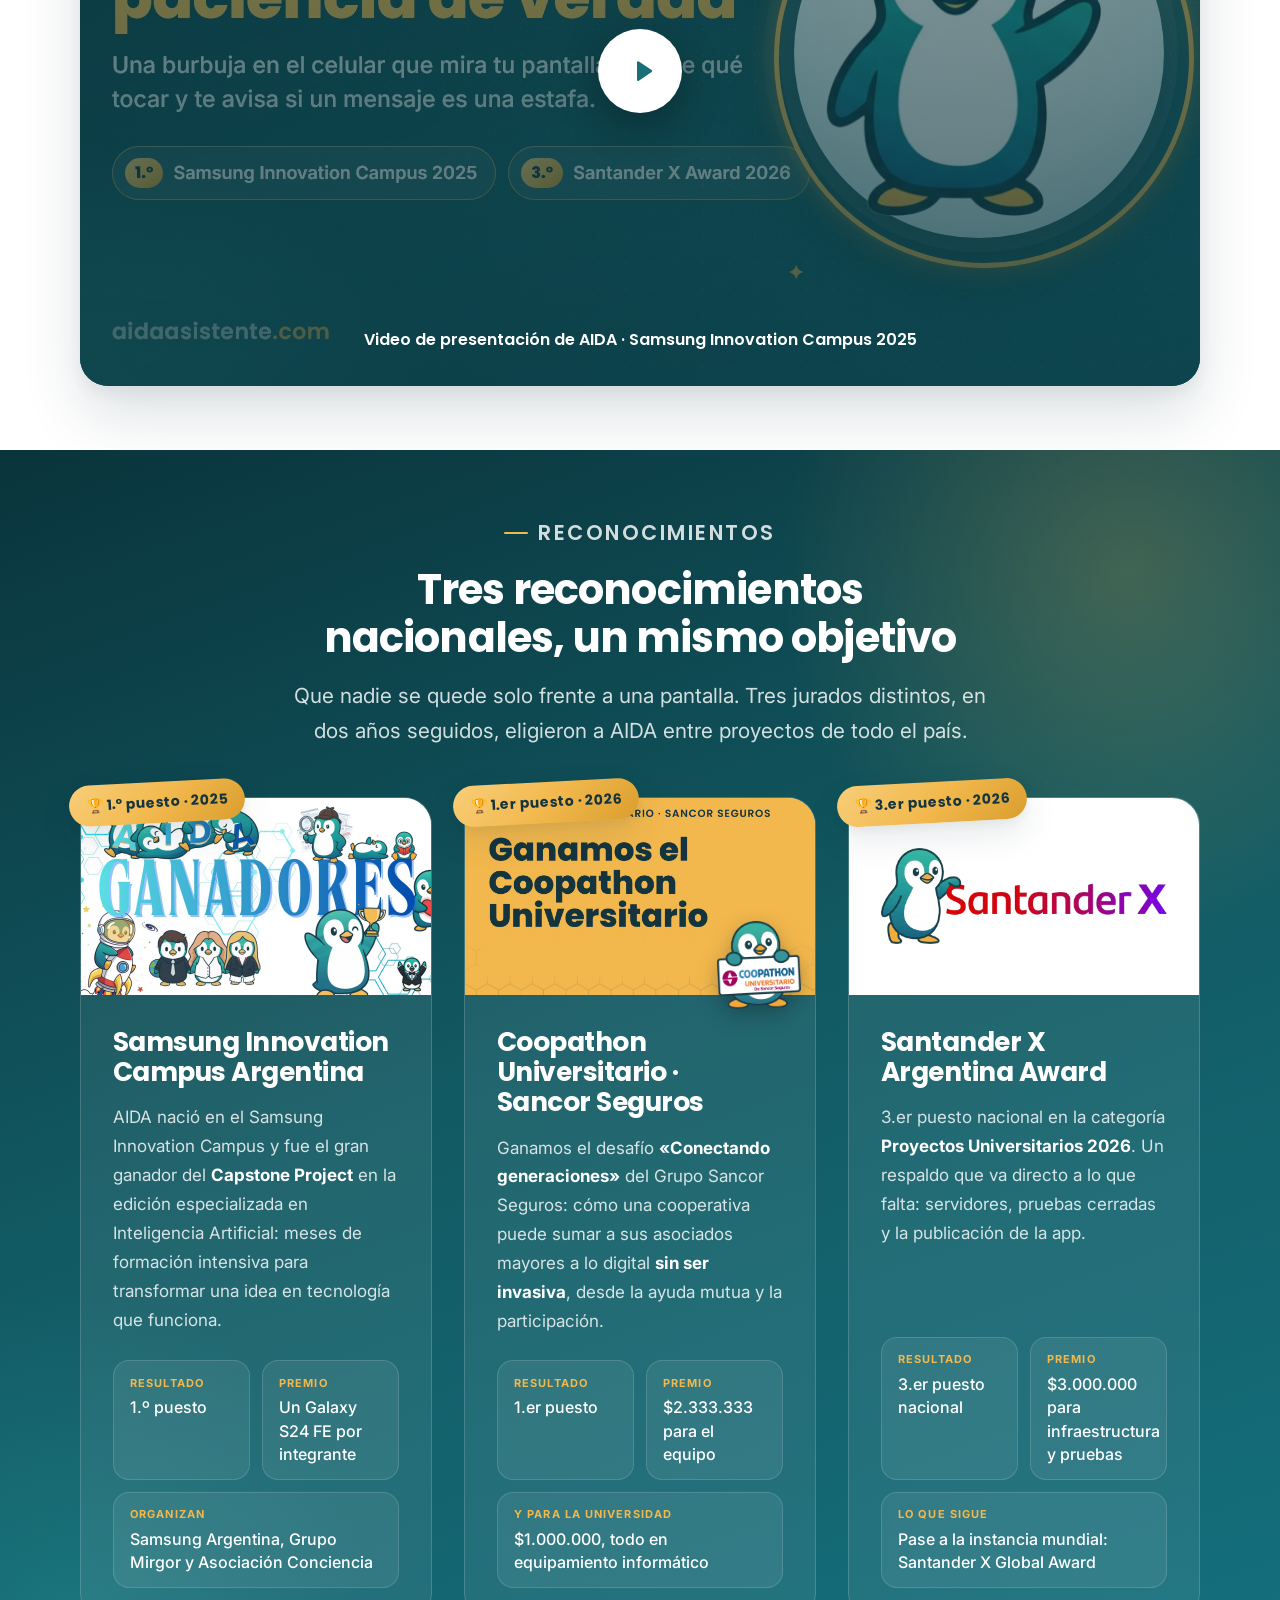
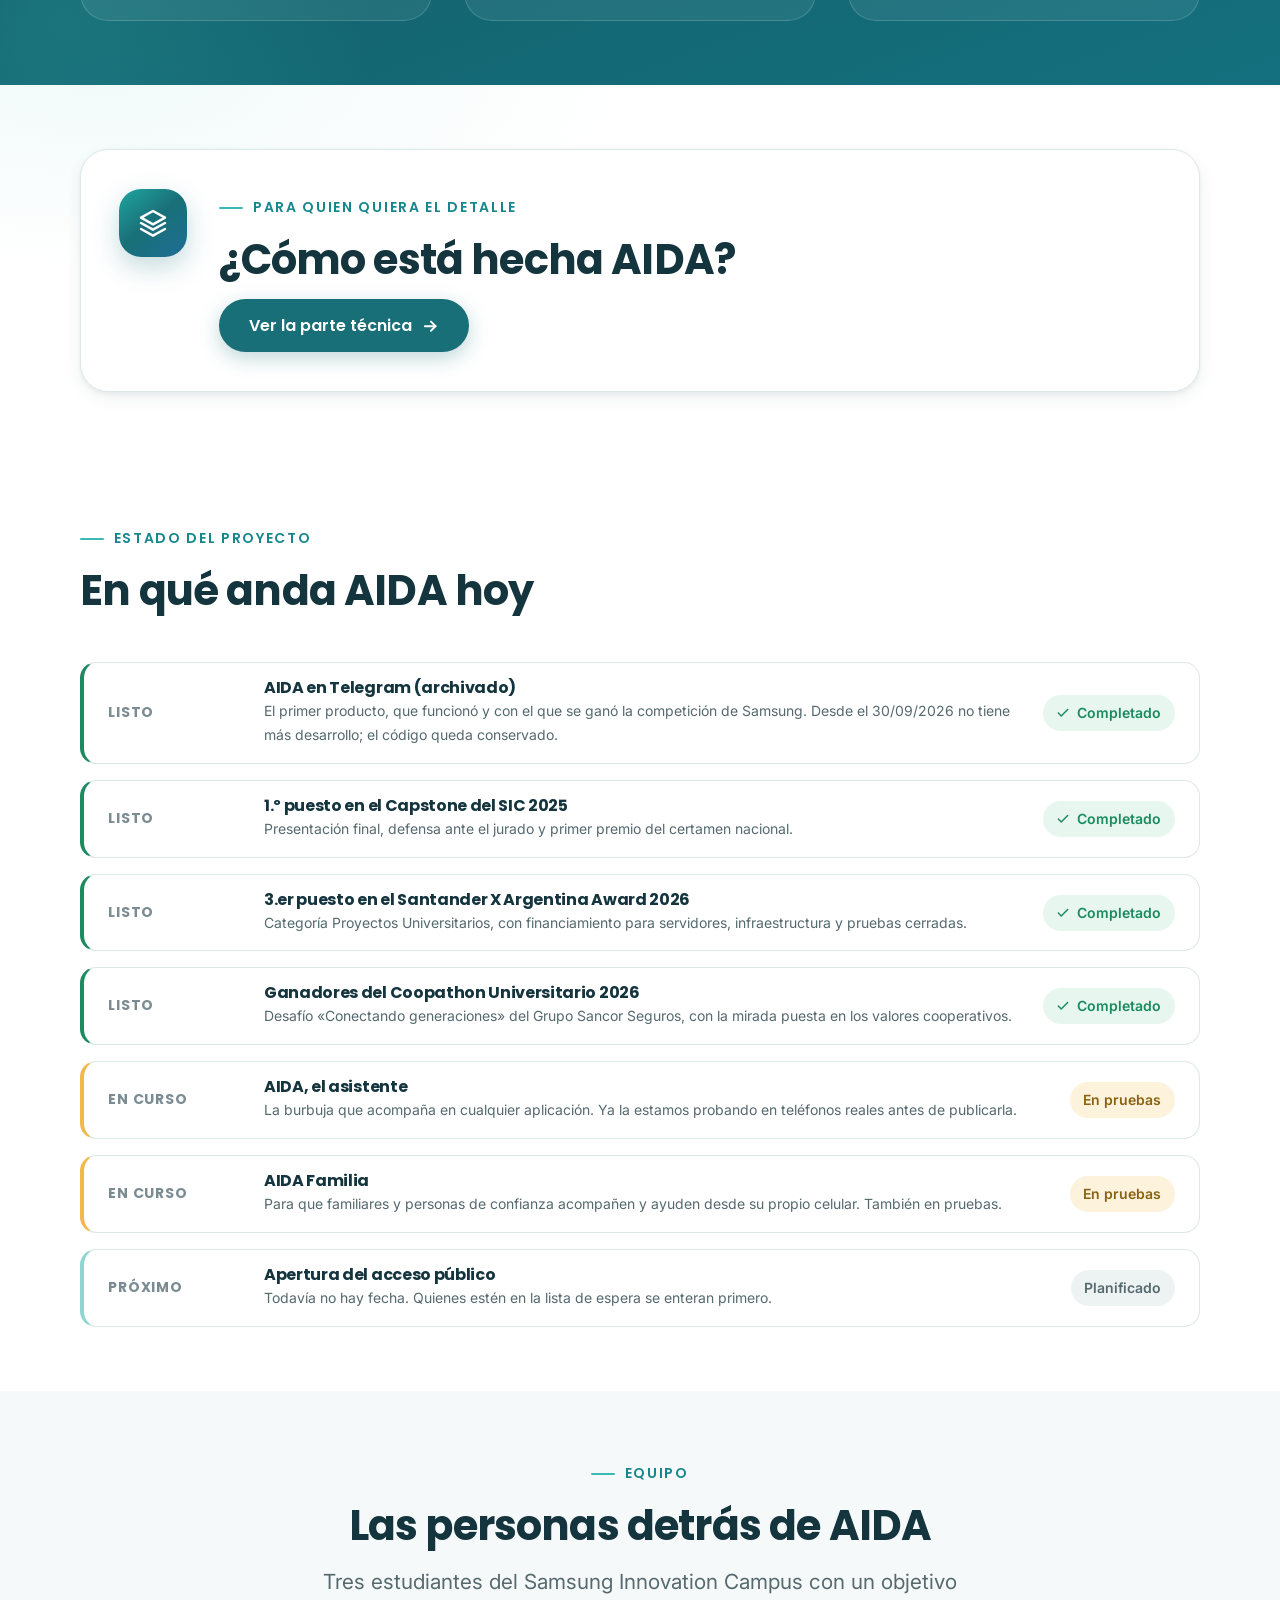
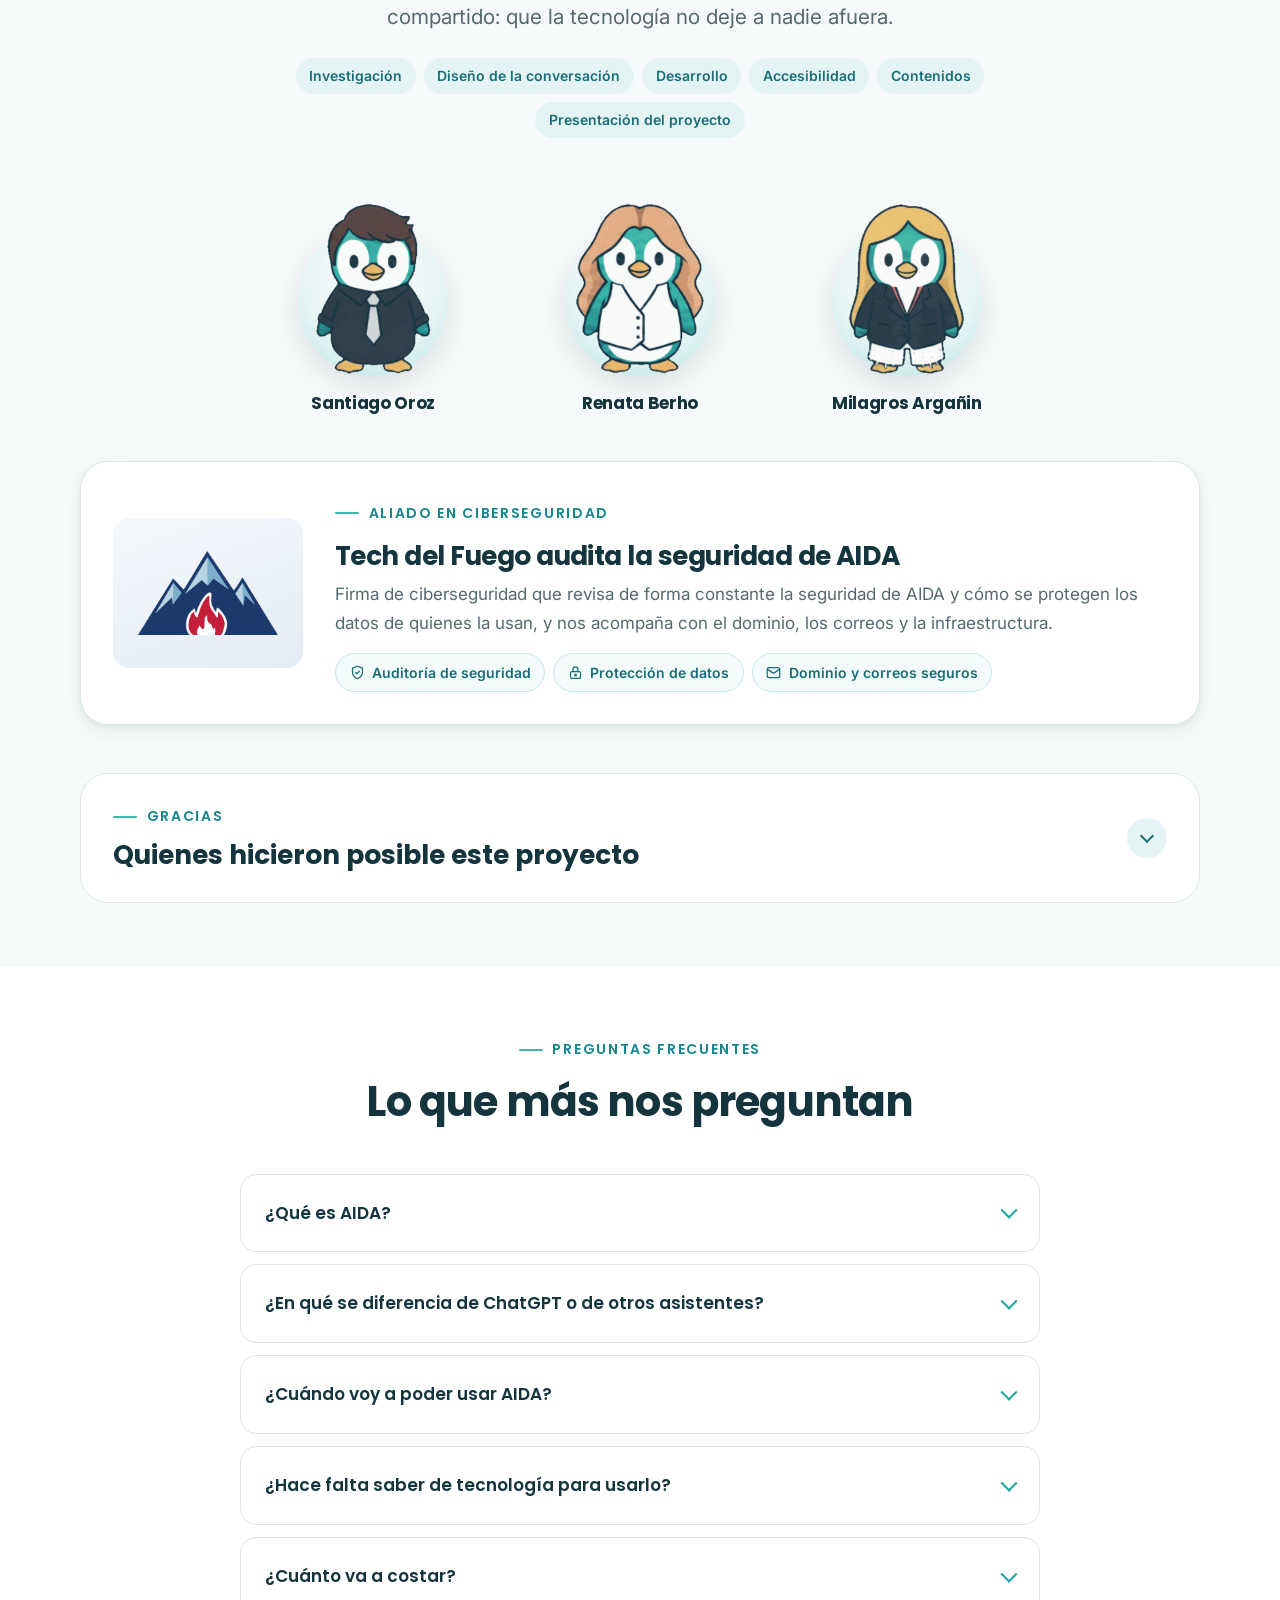
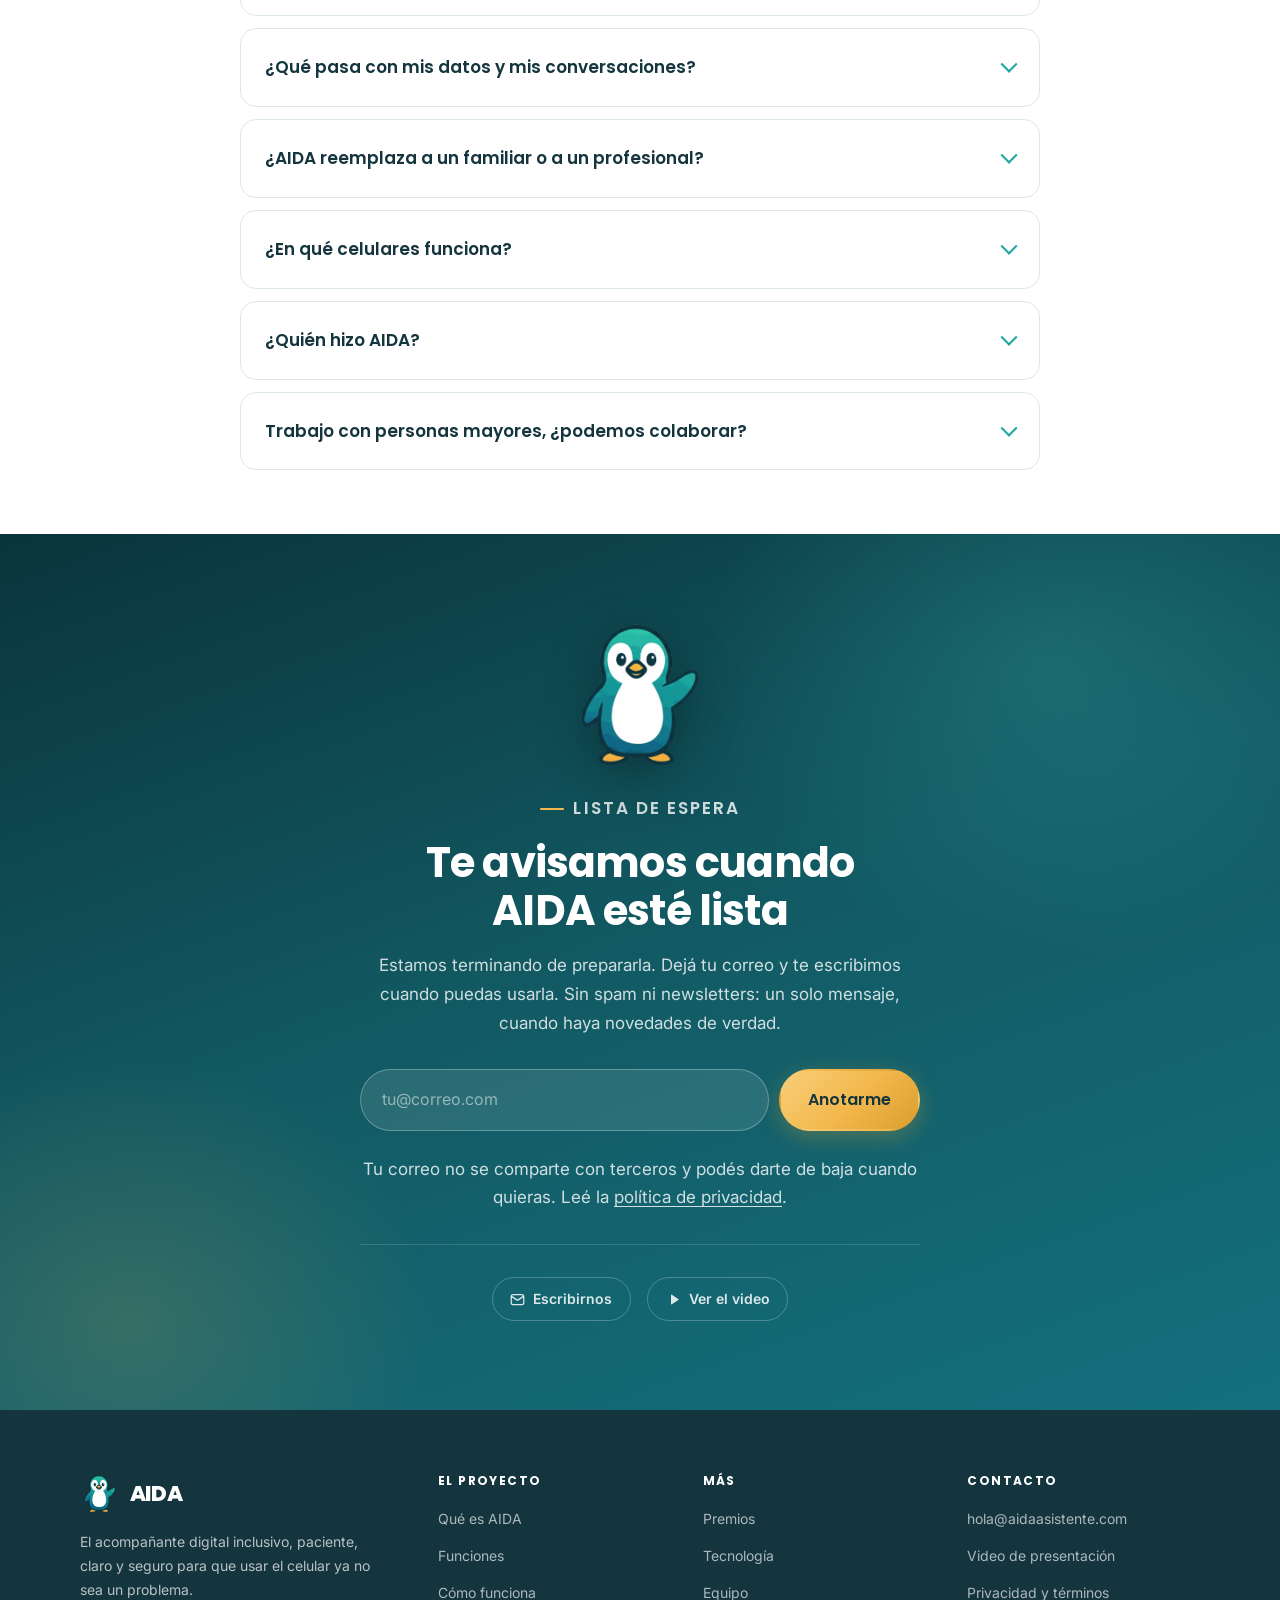
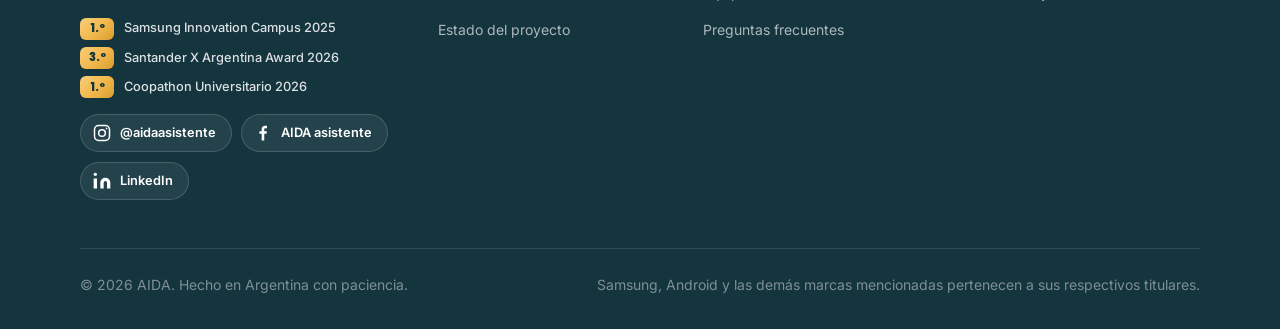
==== commit f560b1cd: "Agradece a Sancor Seguros y a los organizadores del Coopathon Co-Authored-By: Claude Sonnet 5.5 <nor" ====
--- a/index.html
+++ b/index.html
@@ -990,8 +990,10 @@
         <div class="thanks-card"><h3>Grupo Mirgor</h3><p>Por acompañar la edición 2025 del Samsung Innovation Campus en Argentina.</p></div>
         <div class="thanks-card"><h3>Asociación Conciencia</h3><p>Por el espacio de aprendizaje y por su compromiso con la inclusión digital.</p></div>
         <div class="thanks-card"><h3>Santander X</h3><p>Por apostar a proyectos universitarios con impacto social y abrirnos la puerta a la instancia internacional.</p></div>
+        <div class="thanks-card"><h3>Grupo Sancor Seguros</h3><p>Por el Coopathon Universitario y por animar a estudiantes de todo el país a pensar tecnología desde los valores cooperativos.</p></div>
+        <div class="thanks-card"><h3>Fundación Grupo Sancor Seguros, Sancor Seguros Impulsa e ICES</h3><p>Por organizar el Coopathon, las clases y las mentorías de los días de aceleración.</p></div>
         <div class="thanks-card"><h3>Prof. Alejandro Sosa</h3><p>Por la mentoría, la paciencia y las herramientas para llevar la idea a la realidad.</p></div>
-        <div class="thanks-card"><h3>Los jurados</h3><p>Del Samsung Innovation Campus y de Santander X, por devoluciones que mejoraron el proyecto.</p></div>
+        <div class="thanks-card"><h3>Los jurados</h3><p>Del Samsung Innovation Campus, de Santander X y del Coopathon, por devoluciones que mejoraron el proyecto.</p></div>
         <div class="thanks-card"><h3>Tech del Fuego</h3><p>Por cuidar la seguridad de AIDA y acompañarnos con el dominio, los correos y la infraestructura.</p></div>
         <div class="thanks-card"><h3>Mentores y compañeros</h3><p>Por apoyarnos y desafiarnos siempre a ir más allá del código.</p></div>
       </div>
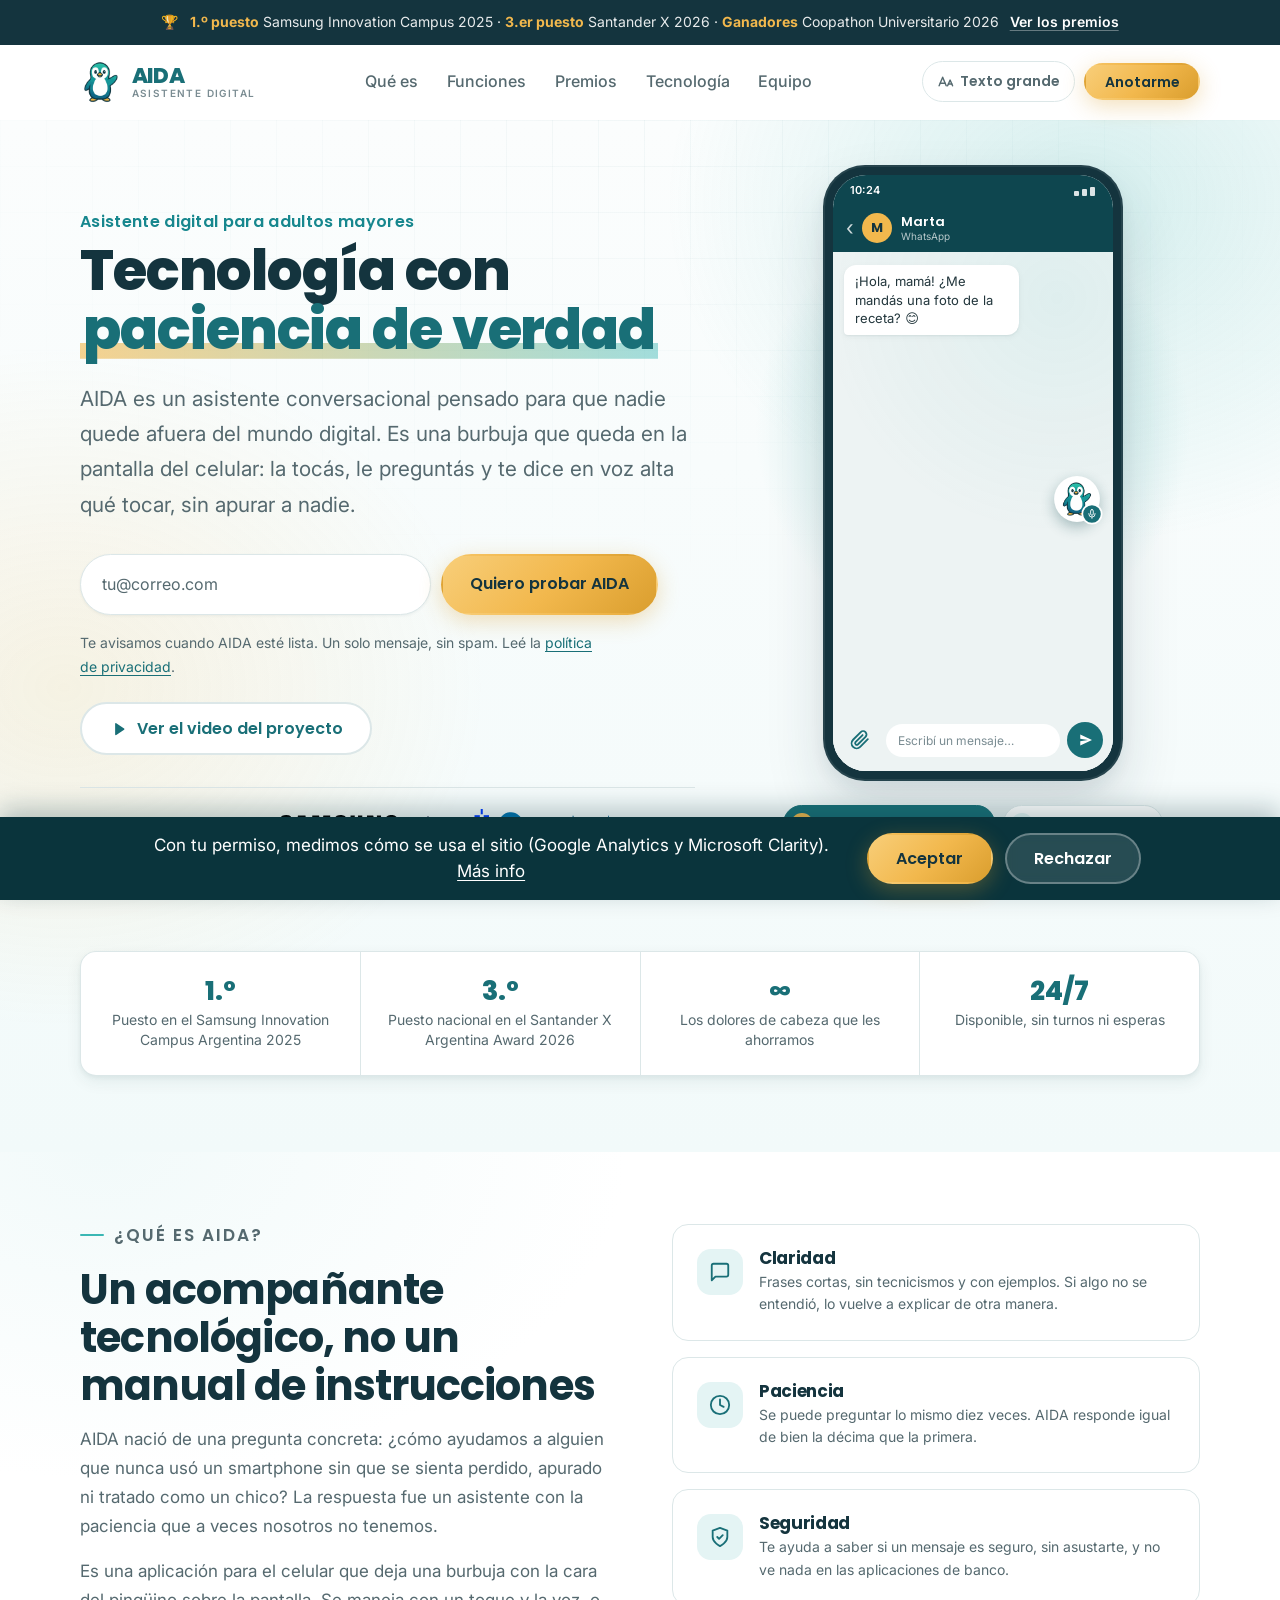
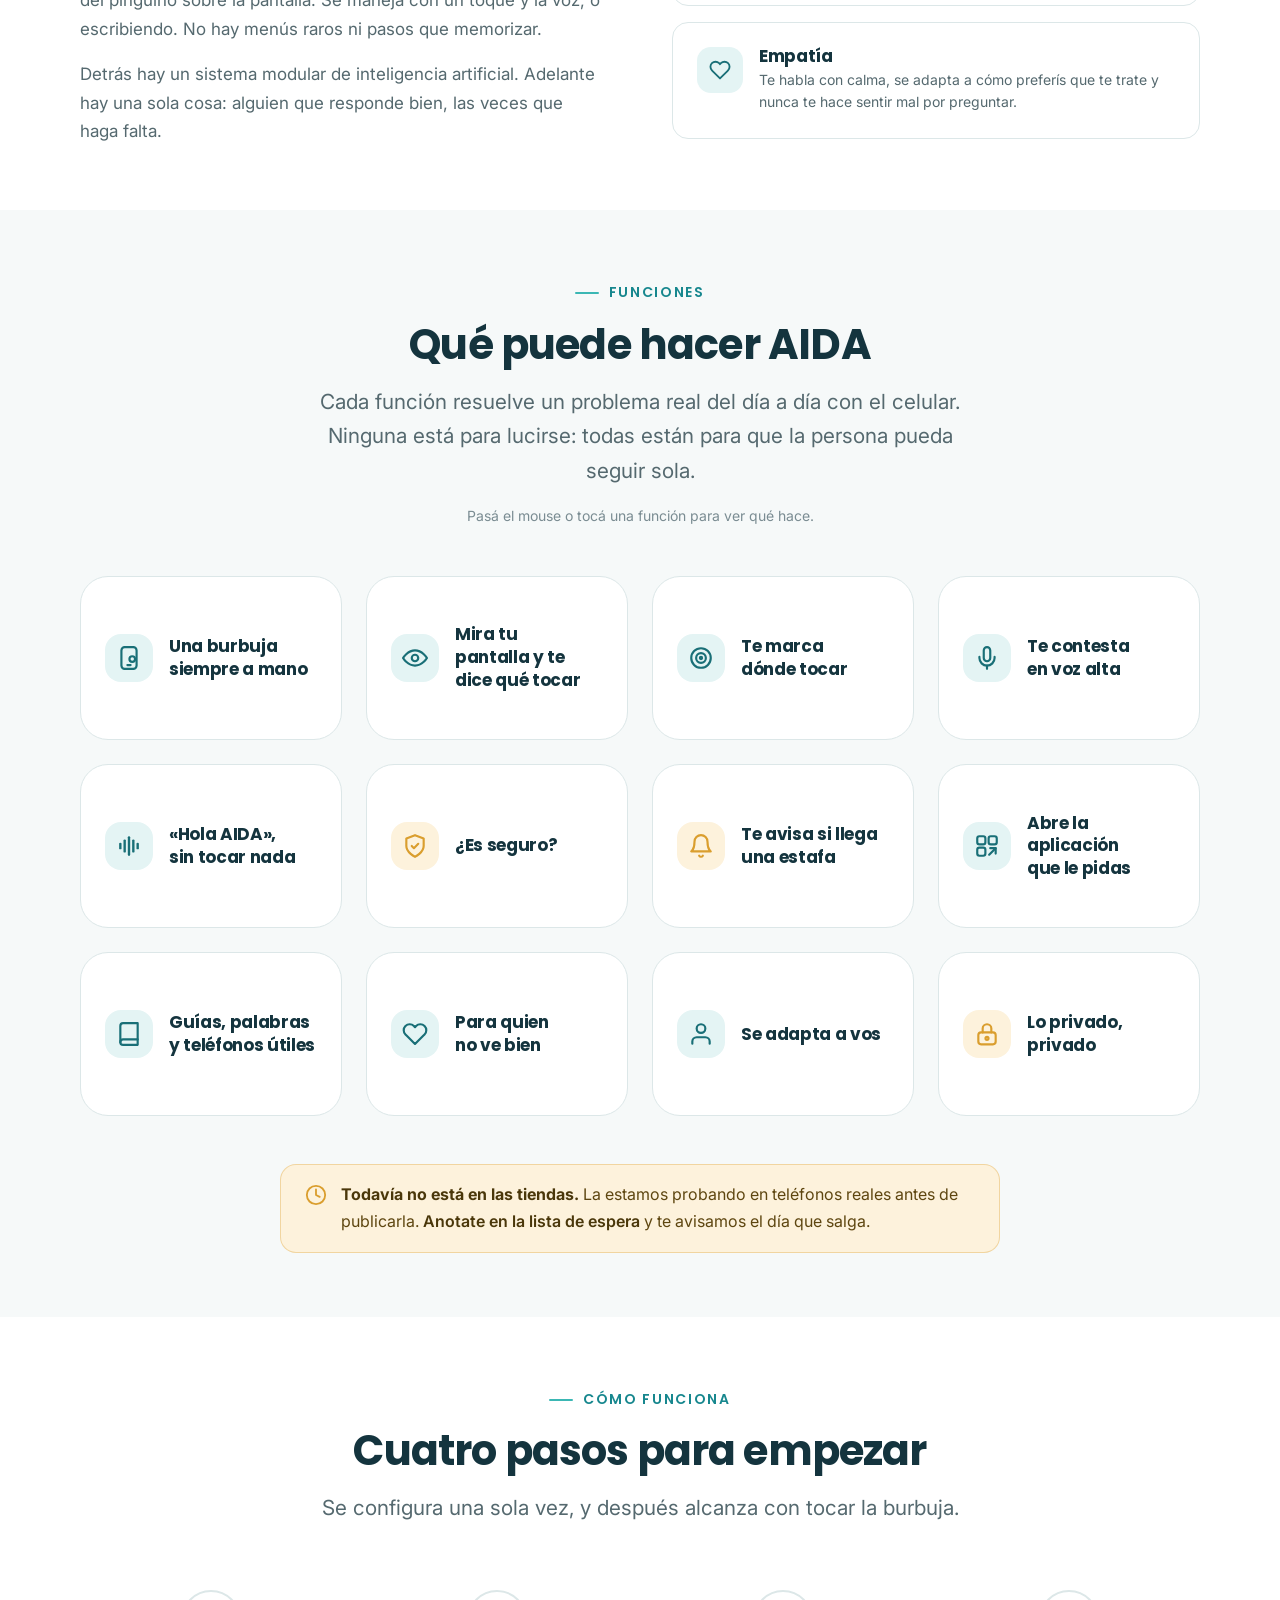
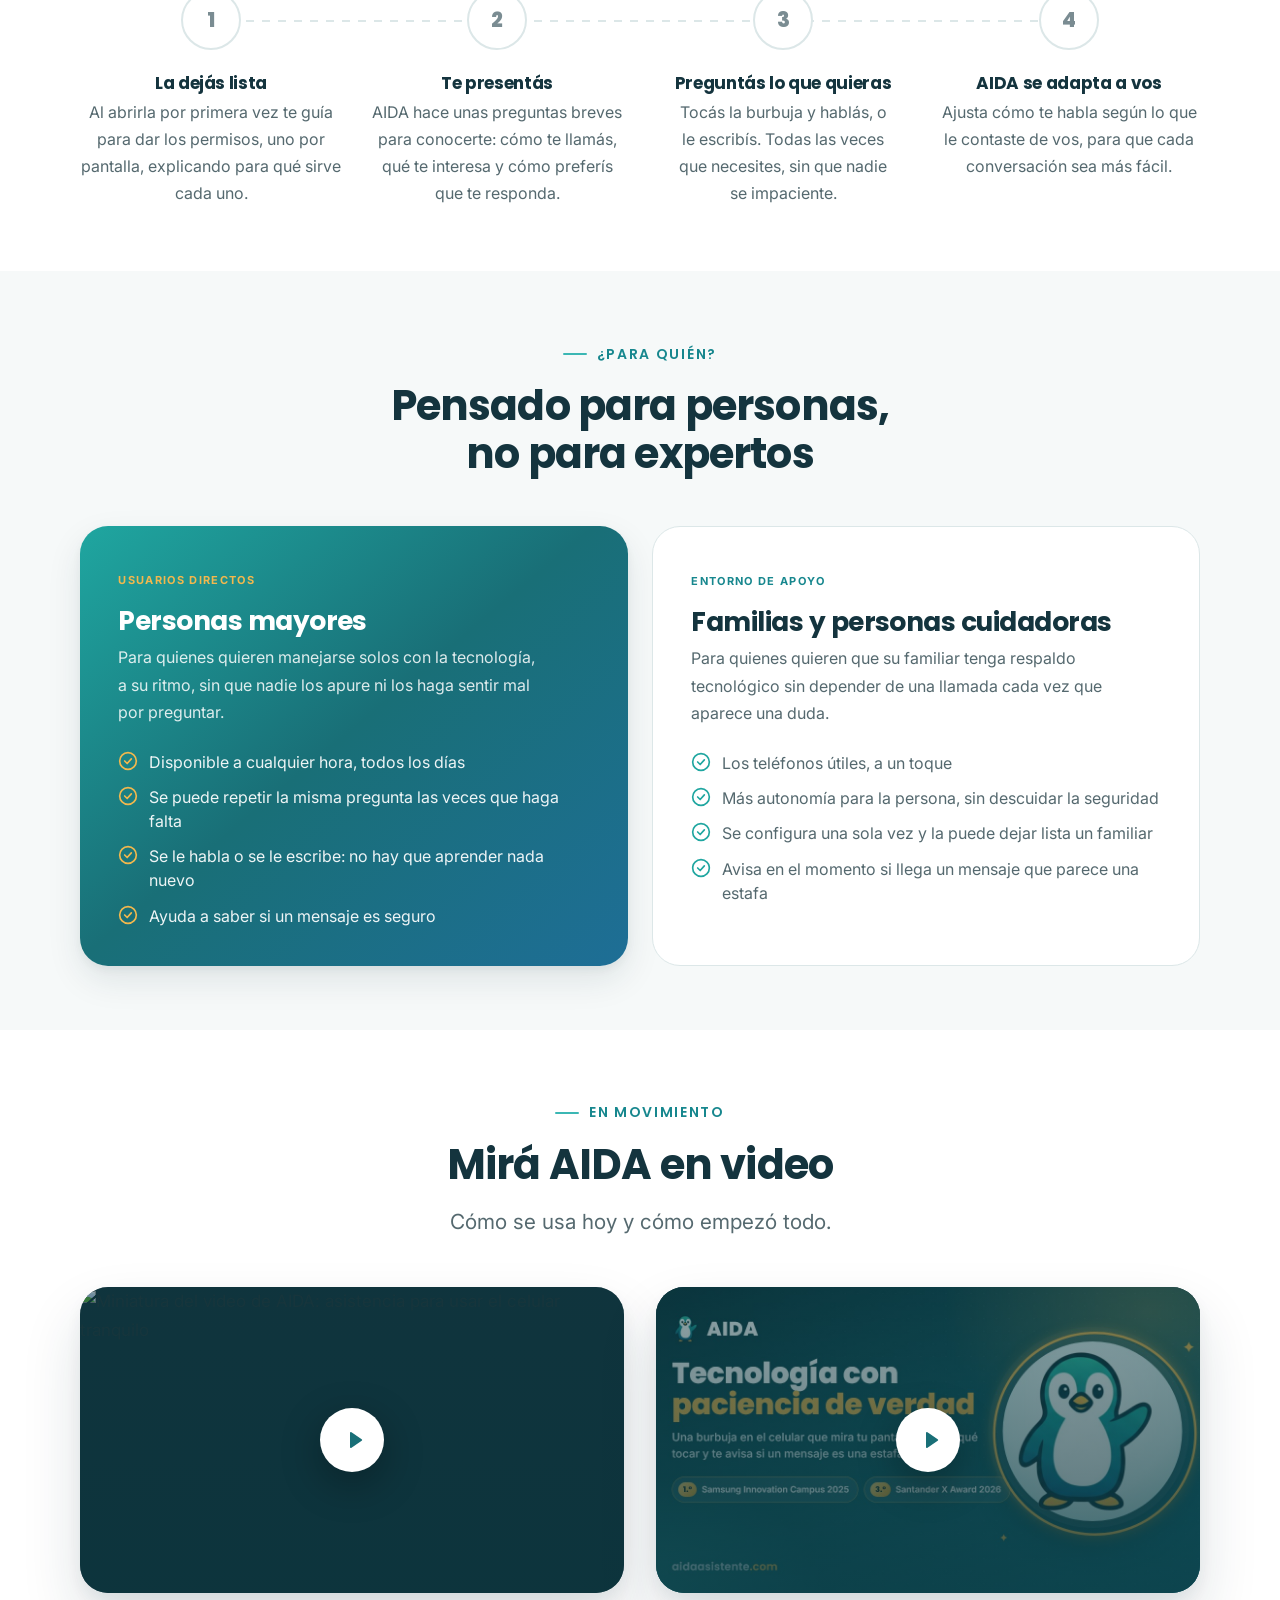
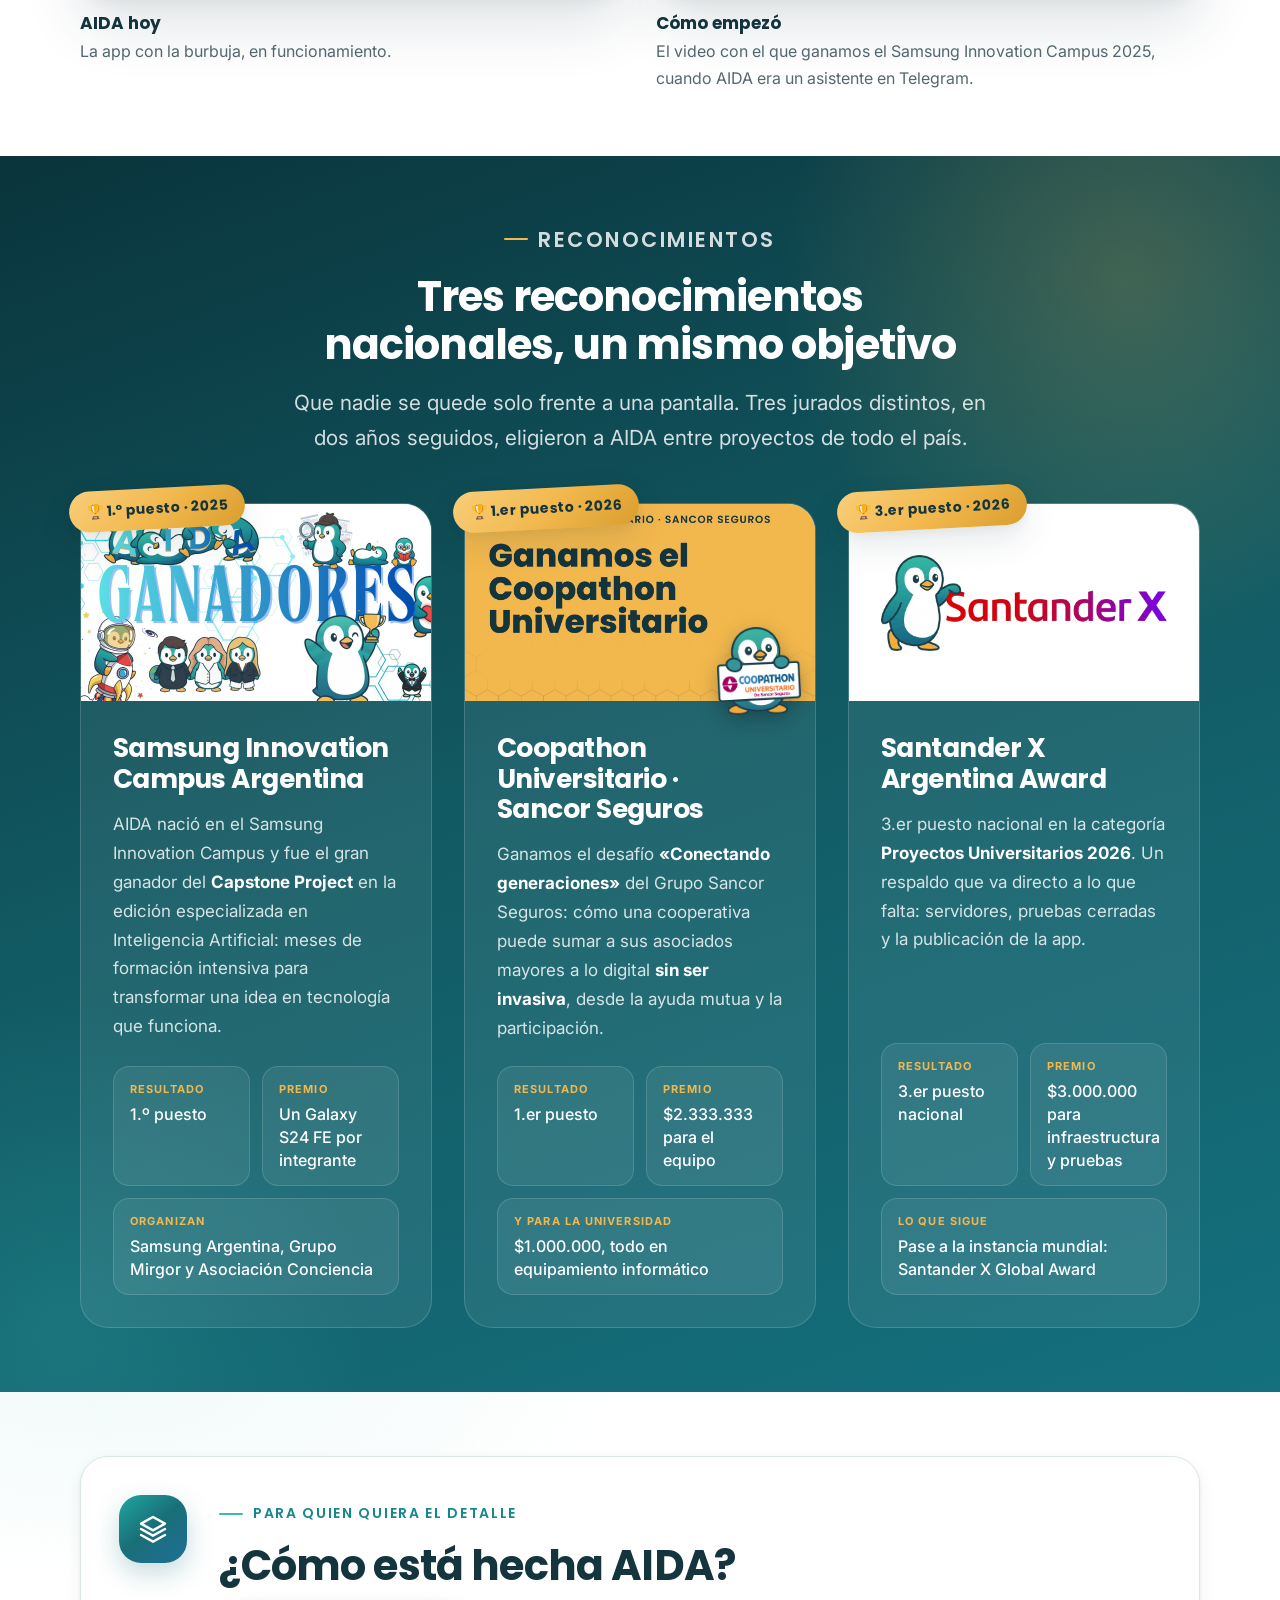
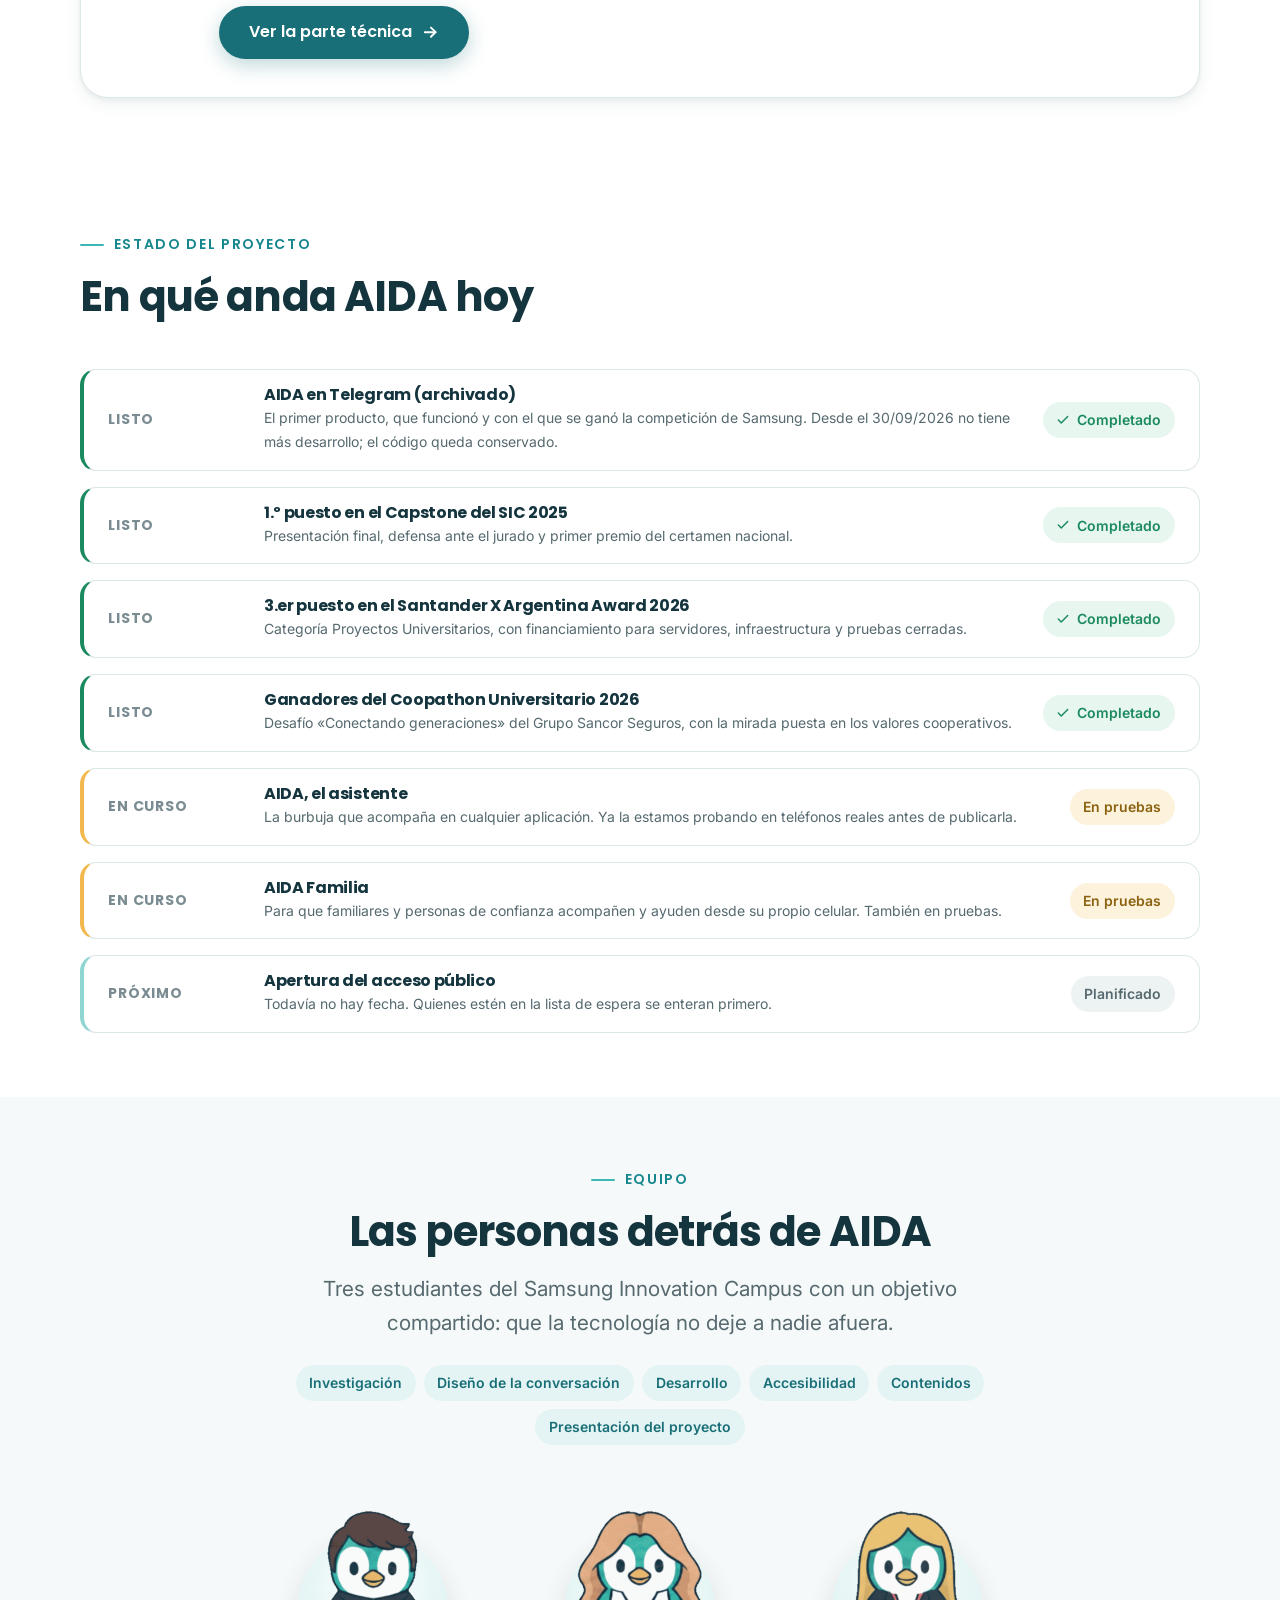
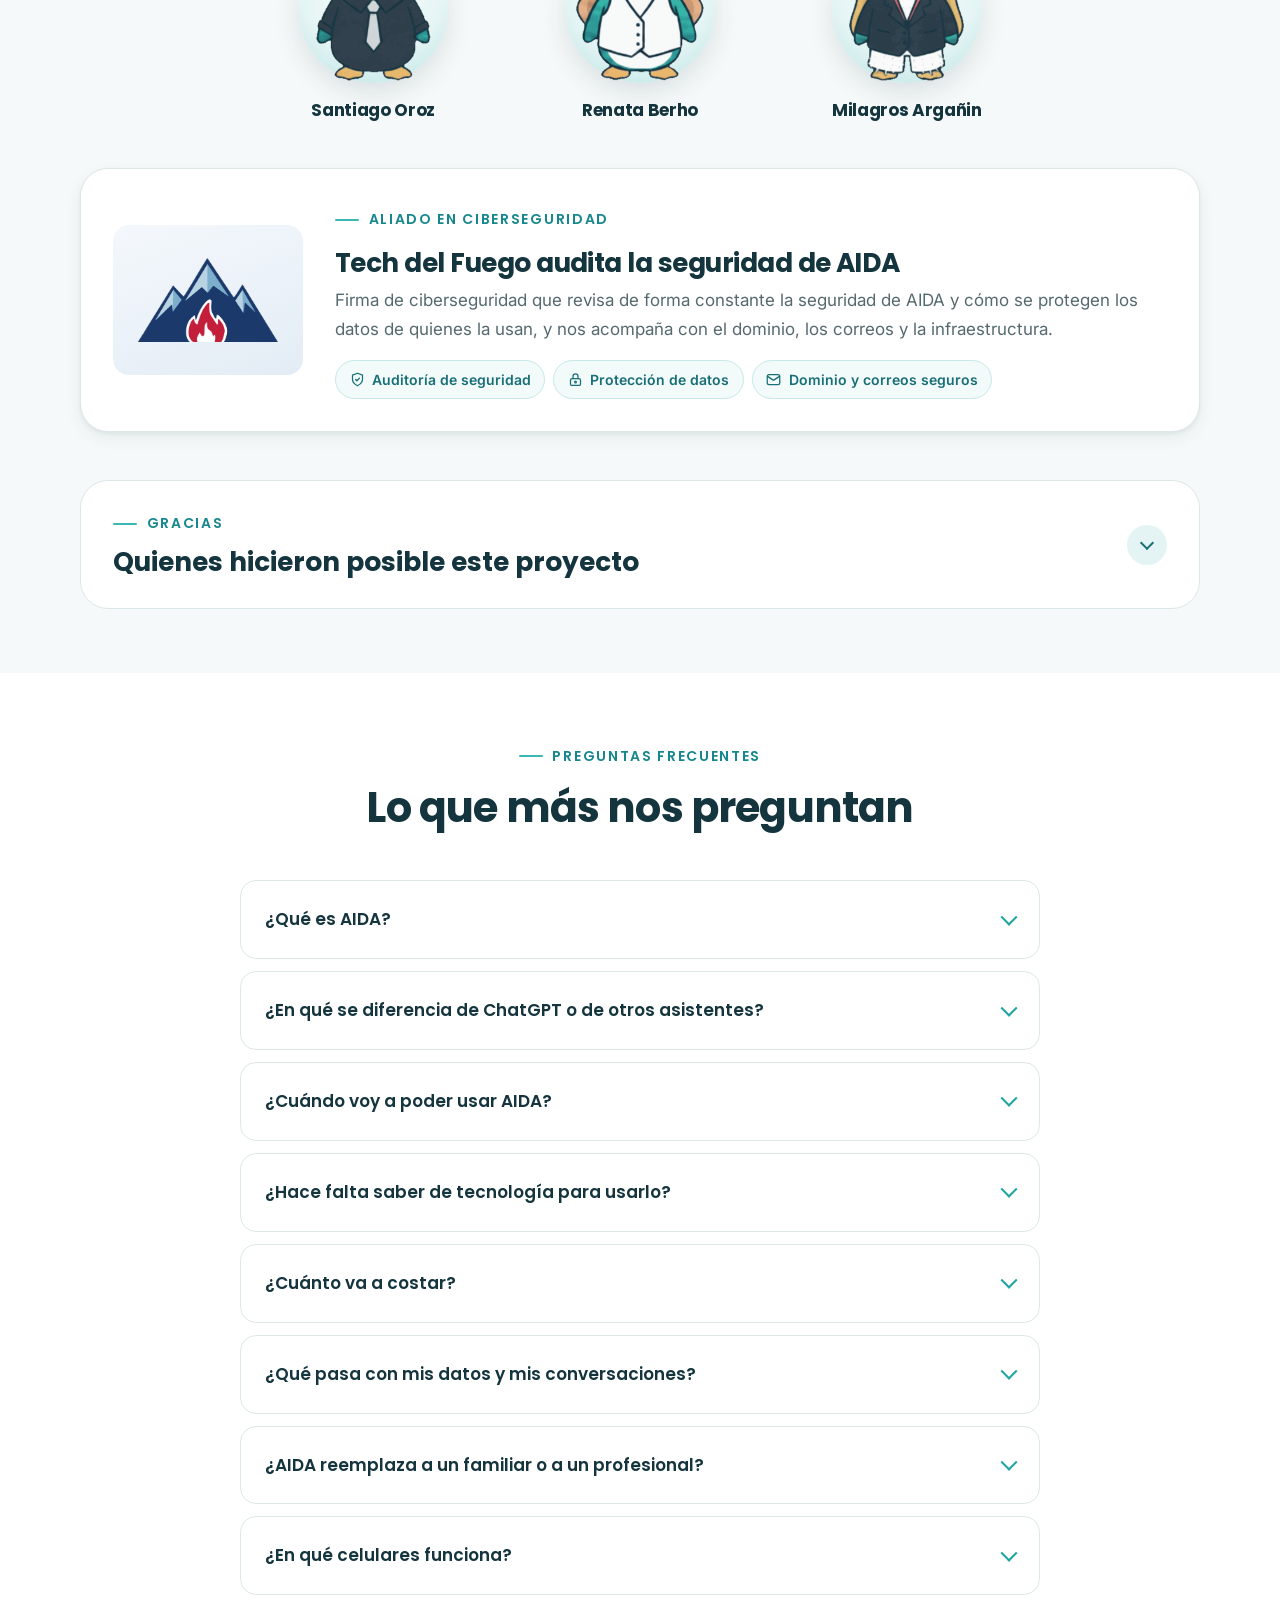
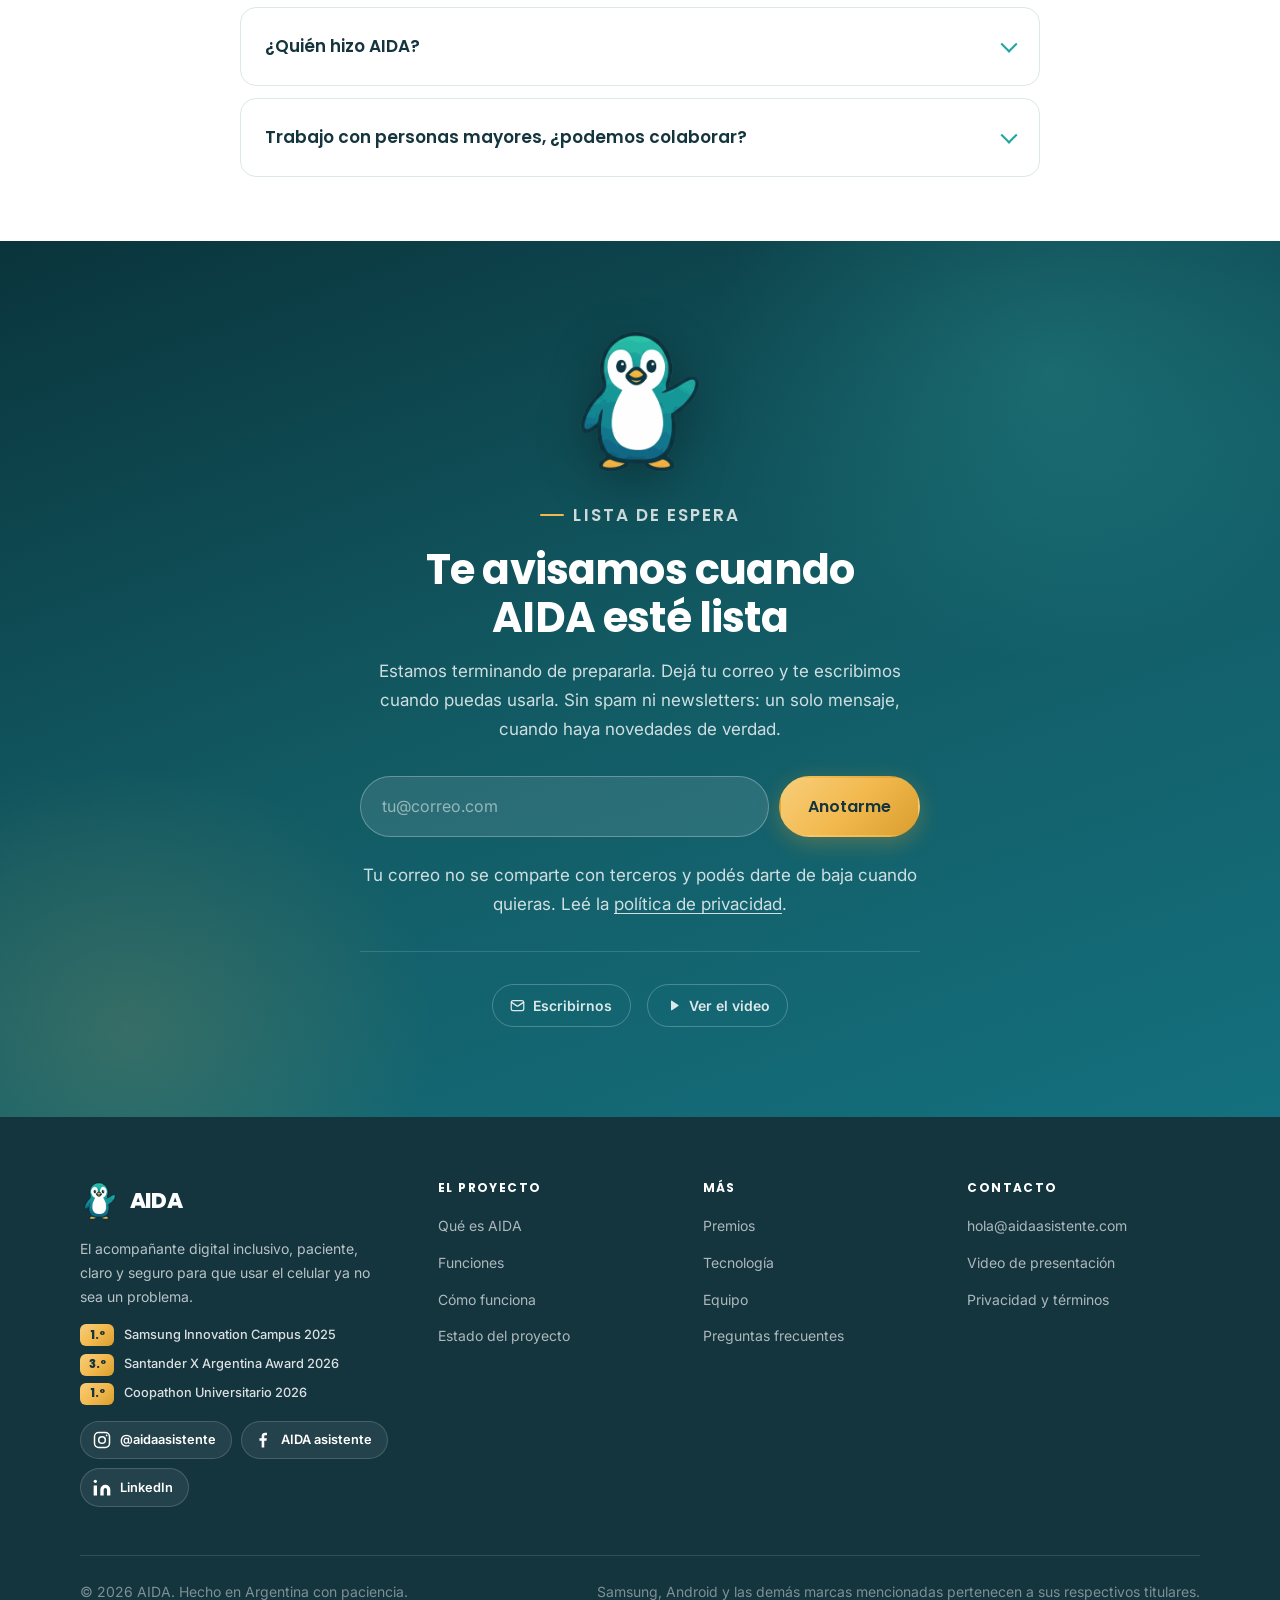
==== commit c69167ed: "Agrega el video nuevo de AIDA junto al de Samsung (que es de la epoca de Telegram) Co-Authored-By: C" ====
--- a/index.html
+++ b/index.html
@@ -36,7 +36,7 @@
   <link rel="preconnect" href="https://fonts.googleapis.com" />
   <link rel="preconnect" href="https://fonts.gstatic.com" crossorigin />
   <link href="https://fonts.googleapis.com/css2?family=Poppins:wght@600;700;800&family=Inter:wght@400;500;600;700&display=swap" rel="stylesheet" />
-  <link rel="stylesheet" href="styles/main.css?v=20261123a" />
+  <link rel="stylesheet" href="styles/main.css?v=20261123b" />
 
   <script type="application/ld+json">
   {
@@ -745,20 +745,34 @@
     <div class="container">
       <div class="section-head section-head--center reveal">
         <p class="eyebrow eyebrow--center">En movimiento</p>
-        <h2 id="video-title" class="section-title">Mirá AIDA en el video</h2>
+        <h2 id="video-title" class="section-title">Mirá AIDA en video</h2>
         <p class="section-desc">
-          El video de presentación con el que AIDA se llevó el primer puesto del Samsung Innovation
-          Campus: la idea, el problema que resuelve y cómo se usa.
+          Cómo se usa hoy y cómo empezó todo.
         </p>
       </div>
 
-      <div class="video-wrap reveal" id="video-wrap" data-video="Sl-CFzgz-u0">
-        <img id="video-thumb" src="assets/og-image.jpg"
-             alt="Miniatura del video de presentación de AIDA" width="1200" height="630" loading="lazy" />
-        <button class="video-facade" id="video-facade" type="button" aria-label="Reproducir el video de presentación de AIDA en YouTube">
-          <span class="video-facade__play" aria-hidden="true"><svg><use href="#i-play"/></svg></span>
-          <span class="video-facade__label">Video de presentación de AIDA · Samsung Innovation Campus 2025</span>
-        </button>
+      <div class="videos">
+        <figure class="video-card reveal">
+          <div class="video-wrap" data-video="Bq1vioH616A" data-title="AIDA - Asistencia para usar el celular tranquilo">
+            <img class="video-thumb" src="https://i.ytimg.com/vi/Bq1vioH616A/maxresdefault.jpg"
+                 alt="Miniatura del video de AIDA: asistencia para usar el celular tranquilo" width="1280" height="720" loading="lazy" />
+            <button class="video-facade" type="button" aria-label="Reproducir el video «Asistencia para usar el celular tranquilo» en YouTube">
+              <span class="video-facade__play" aria-hidden="true"><svg><use href="#i-play"/></svg></span>
+            </button>
+          </div>
+          <figcaption><strong>AIDA hoy</strong>La app con la burbuja, en funcionamiento.</figcaption>
+        </figure>
+
+        <figure class="video-card reveal">
+          <div class="video-wrap" id="video-wrap" data-video="Sl-CFzgz-u0" data-title="Video de presentación de AIDA — Samsung Innovation Campus 2025">
+            <img class="video-thumb" id="video-thumb" src="assets/og-image.jpg"
+                 alt="Miniatura del video de presentación de AIDA" width="1200" height="630" loading="lazy" />
+            <button class="video-facade" id="video-facade" type="button" aria-label="Reproducir el video de presentación de AIDA en YouTube">
+              <span class="video-facade__play" aria-hidden="true"><svg><use href="#i-play"/></svg></span>
+            </button>
+          </div>
+          <figcaption><strong>Cómo empezó</strong>El video con el que ganamos el Samsung Innovation Campus 2025, cuando AIDA era un asistente en Telegram.</figcaption>
+        </figure>
       </div>
     </div>
   </section>
@@ -1173,6 +1187,6 @@
   </div>
 </footer>
 
-<script src="scripts/main.js?v=20261002c" defer></script>
+<script src="scripts/main.js?v=20261123b" defer></script>
 </body>
 </html>
--- a/styles/main.css
+++ b/styles/main.css
@@ -854,6 +854,22 @@
   font-size: var(--text-sm); text-align: center; padding-inline: 1rem;
 }
 
+.videos {
+  display: grid; grid-template-columns: repeat(2, minmax(0, 1fr));
+  gap: var(--sp-4); margin-top: var(--sp-6);
+}
+.videos .video-wrap { margin-top: 0; }
+.video-card { margin: 0; }
+.video-card figcaption {
+  margin-top: var(--sp-2); font-size: var(--text-sm); color: var(--c-muted);
+}
+.video-card figcaption strong {
+  display: block; color: var(--c-ink); font-family: var(--font-head); font-size: var(--text-md);
+}
+.videos .video-facade__play { width: 64px; height: 64px; }
+.videos .video-facade__play svg { width: 24px; height: 24px; }
+@media (max-width: 760px) { .videos { grid-template-columns: 1fr; } }
+
 /* ---------- 16. Tecnología -------------------------------- */
 .tech-grid {
   display: grid; grid-template-columns: repeat(auto-fit, minmax(250px, 1fr));
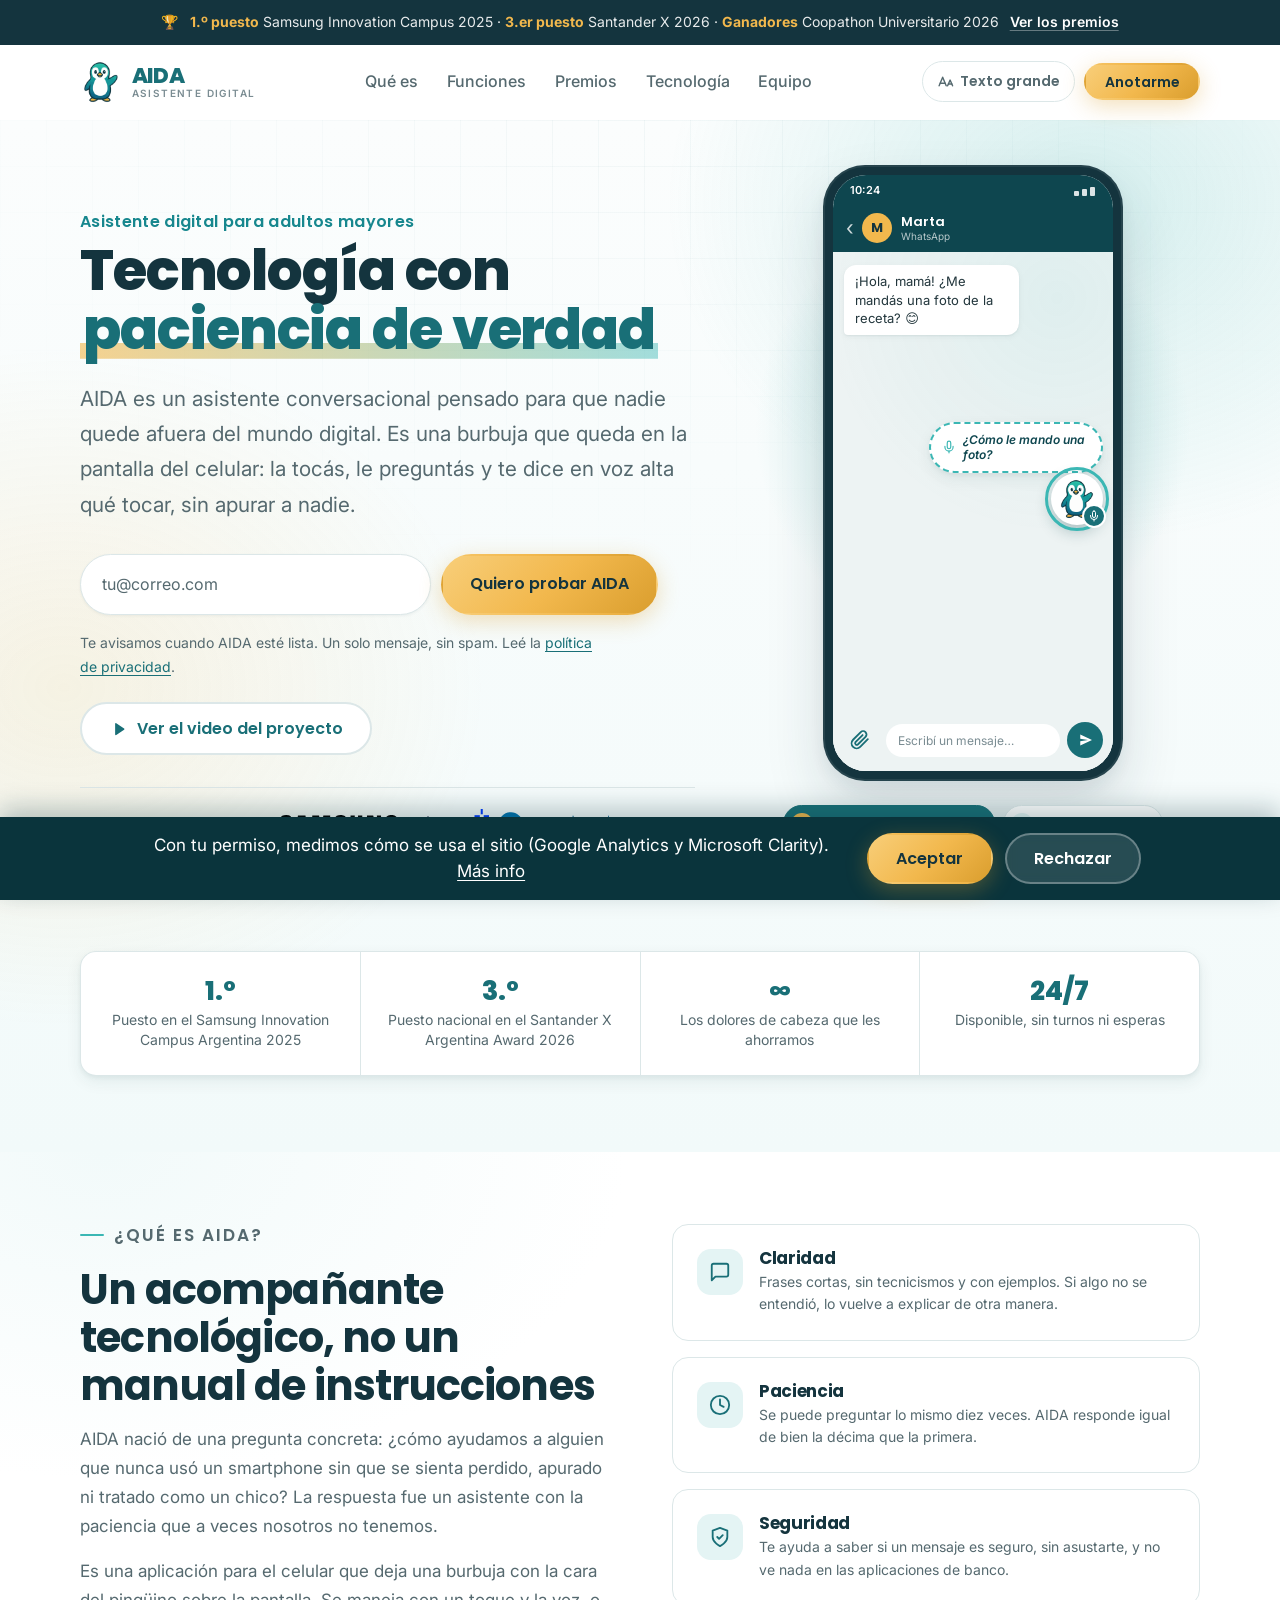
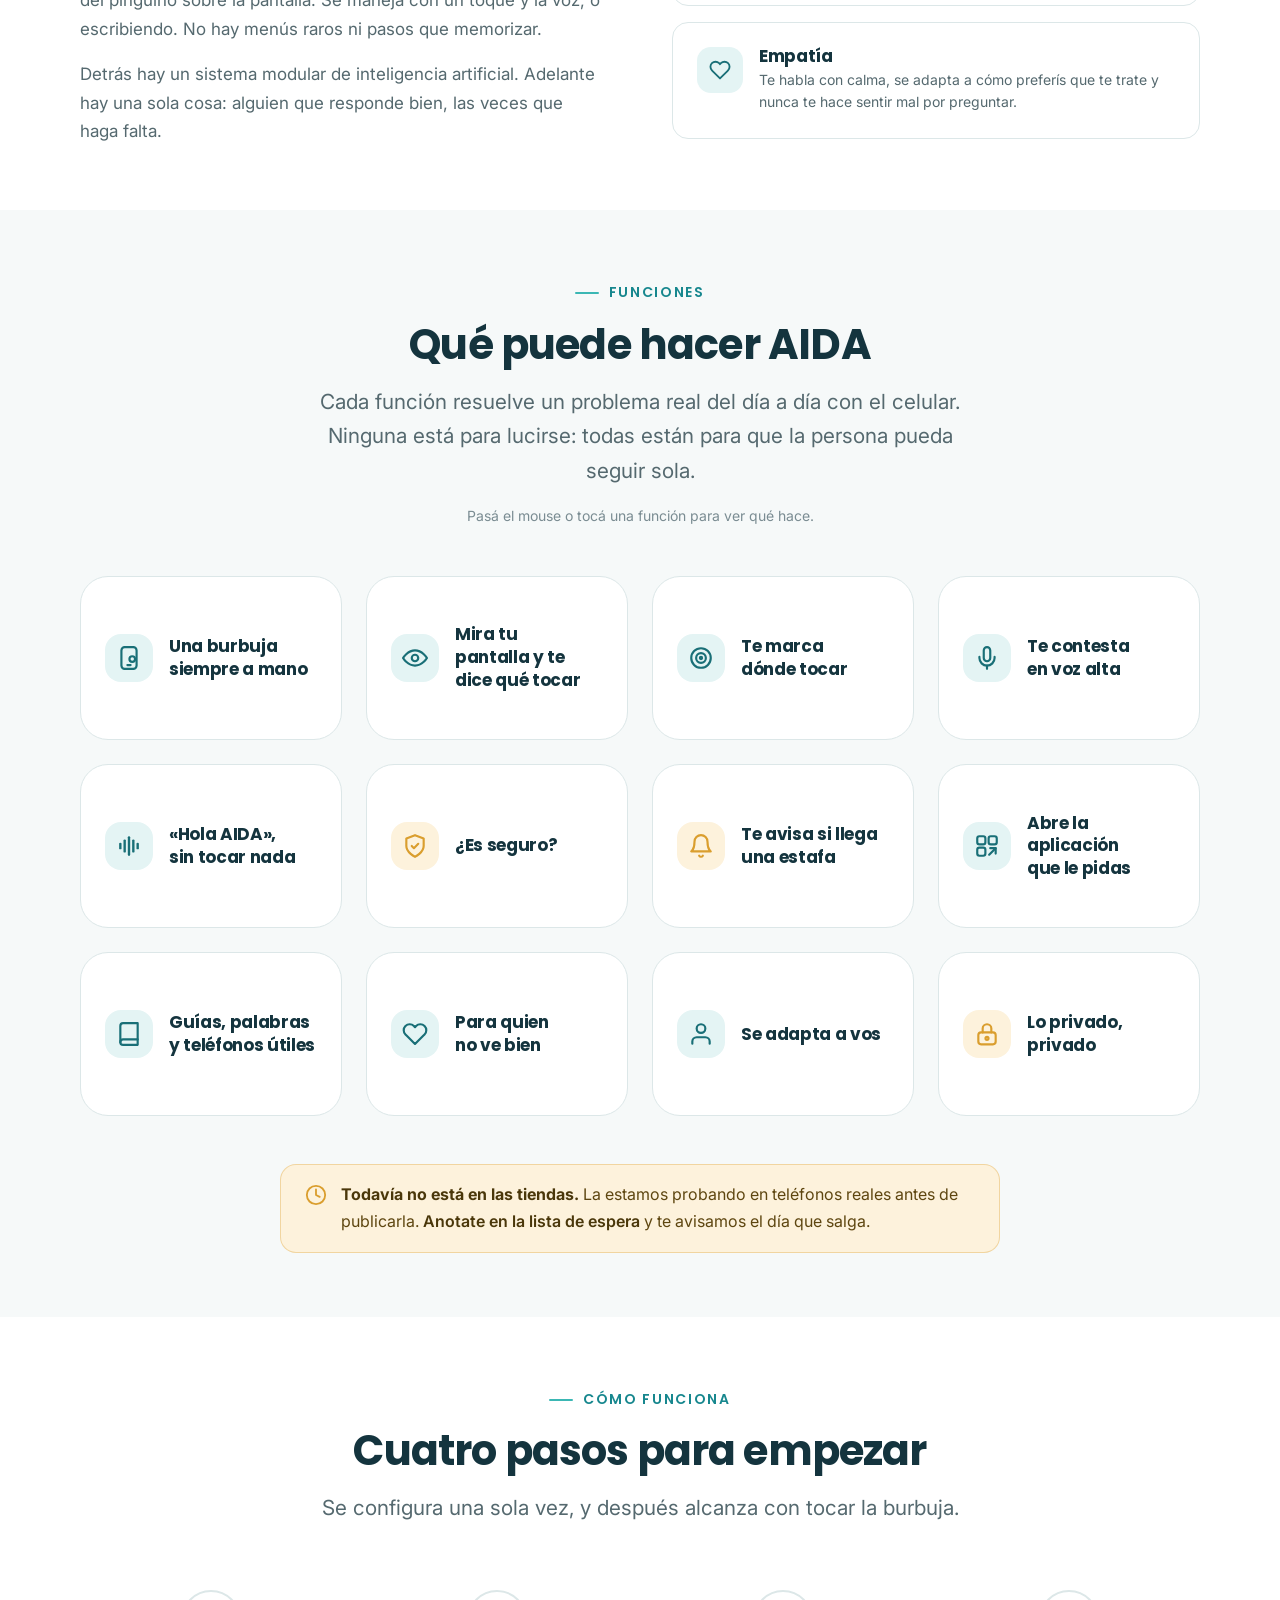
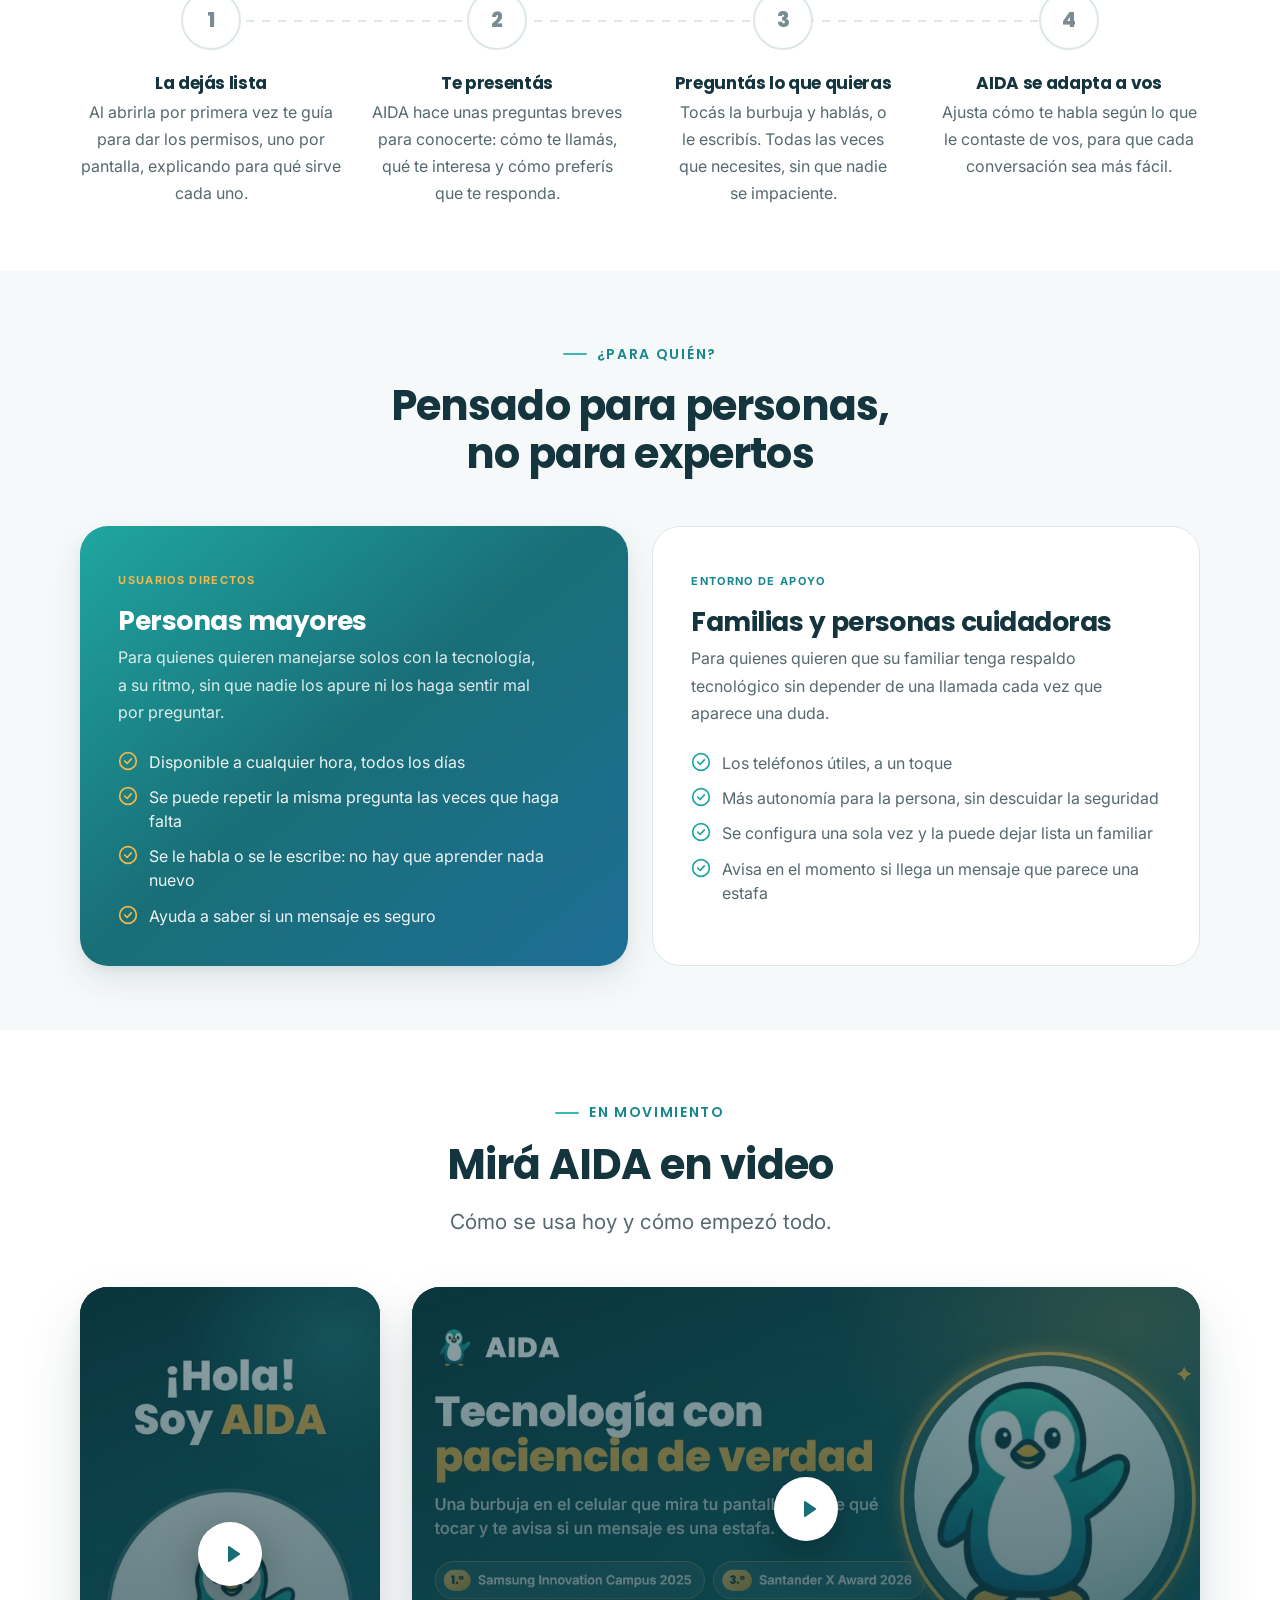
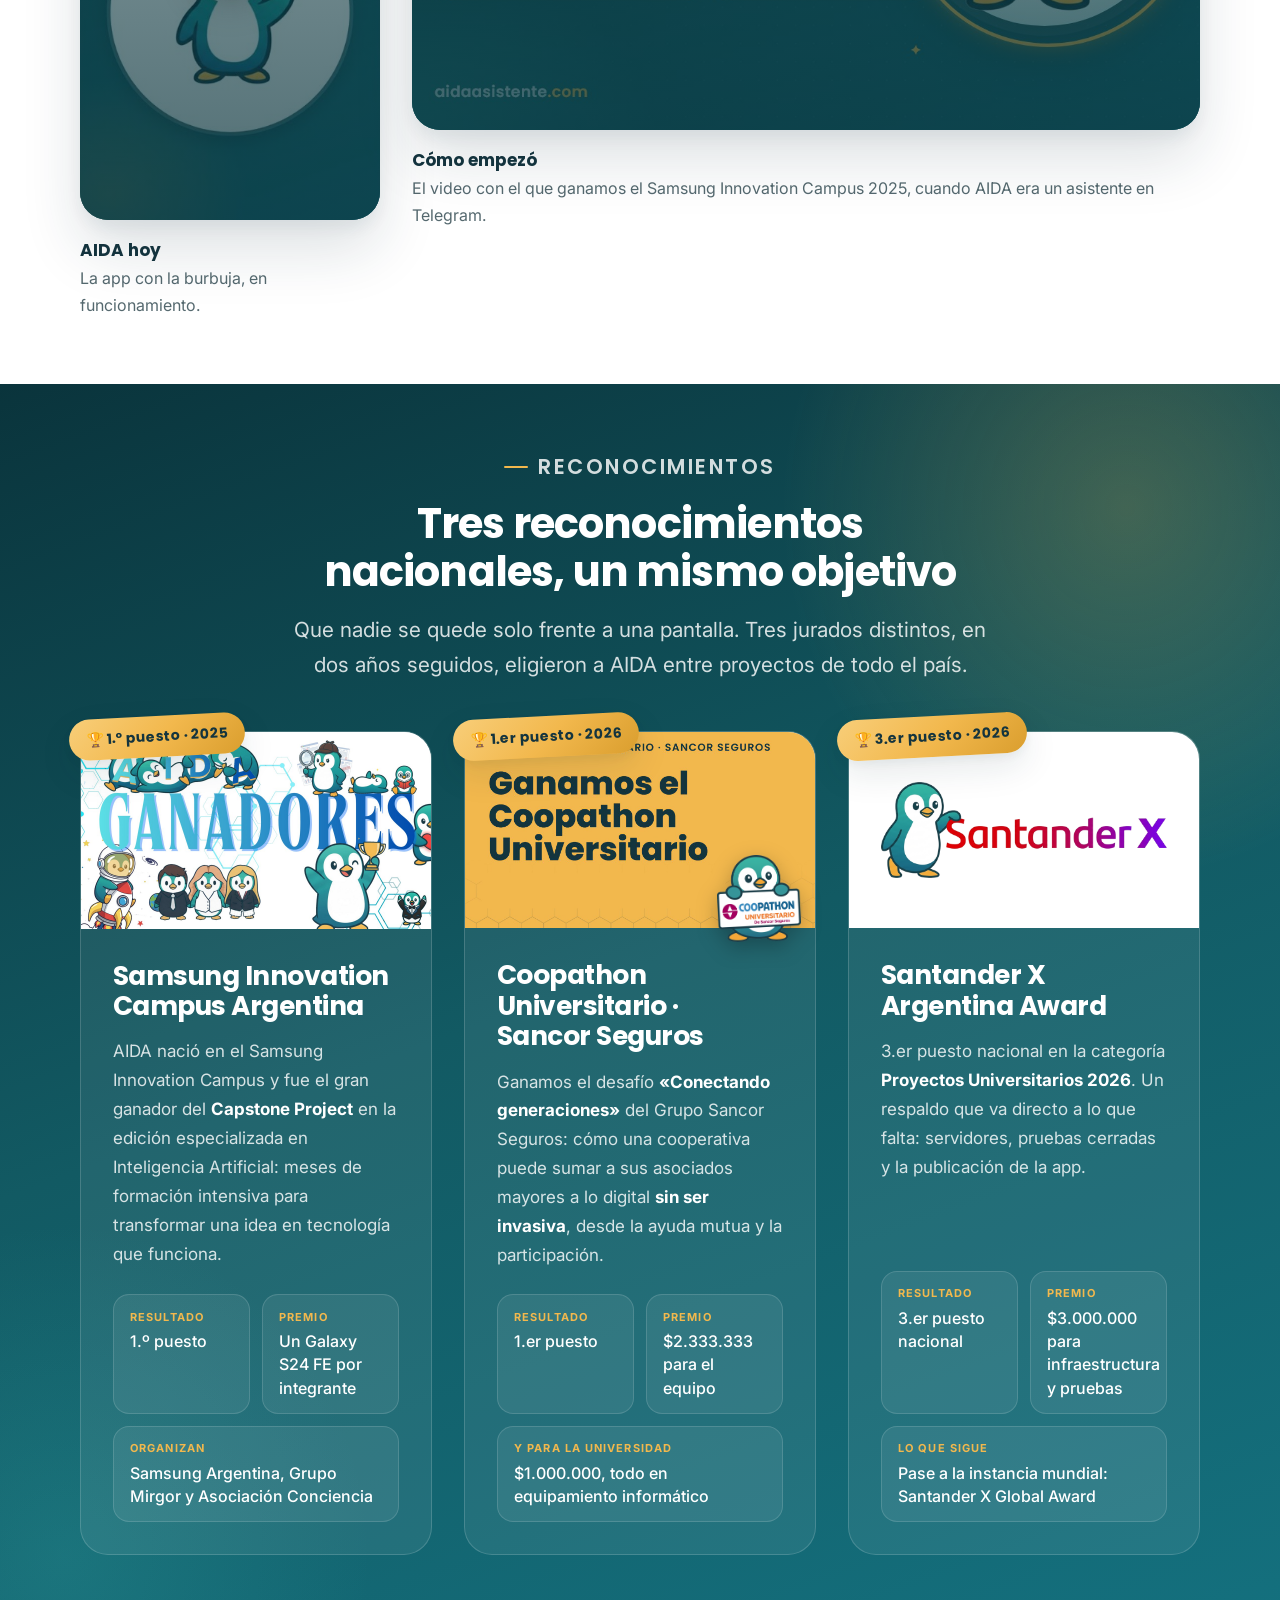
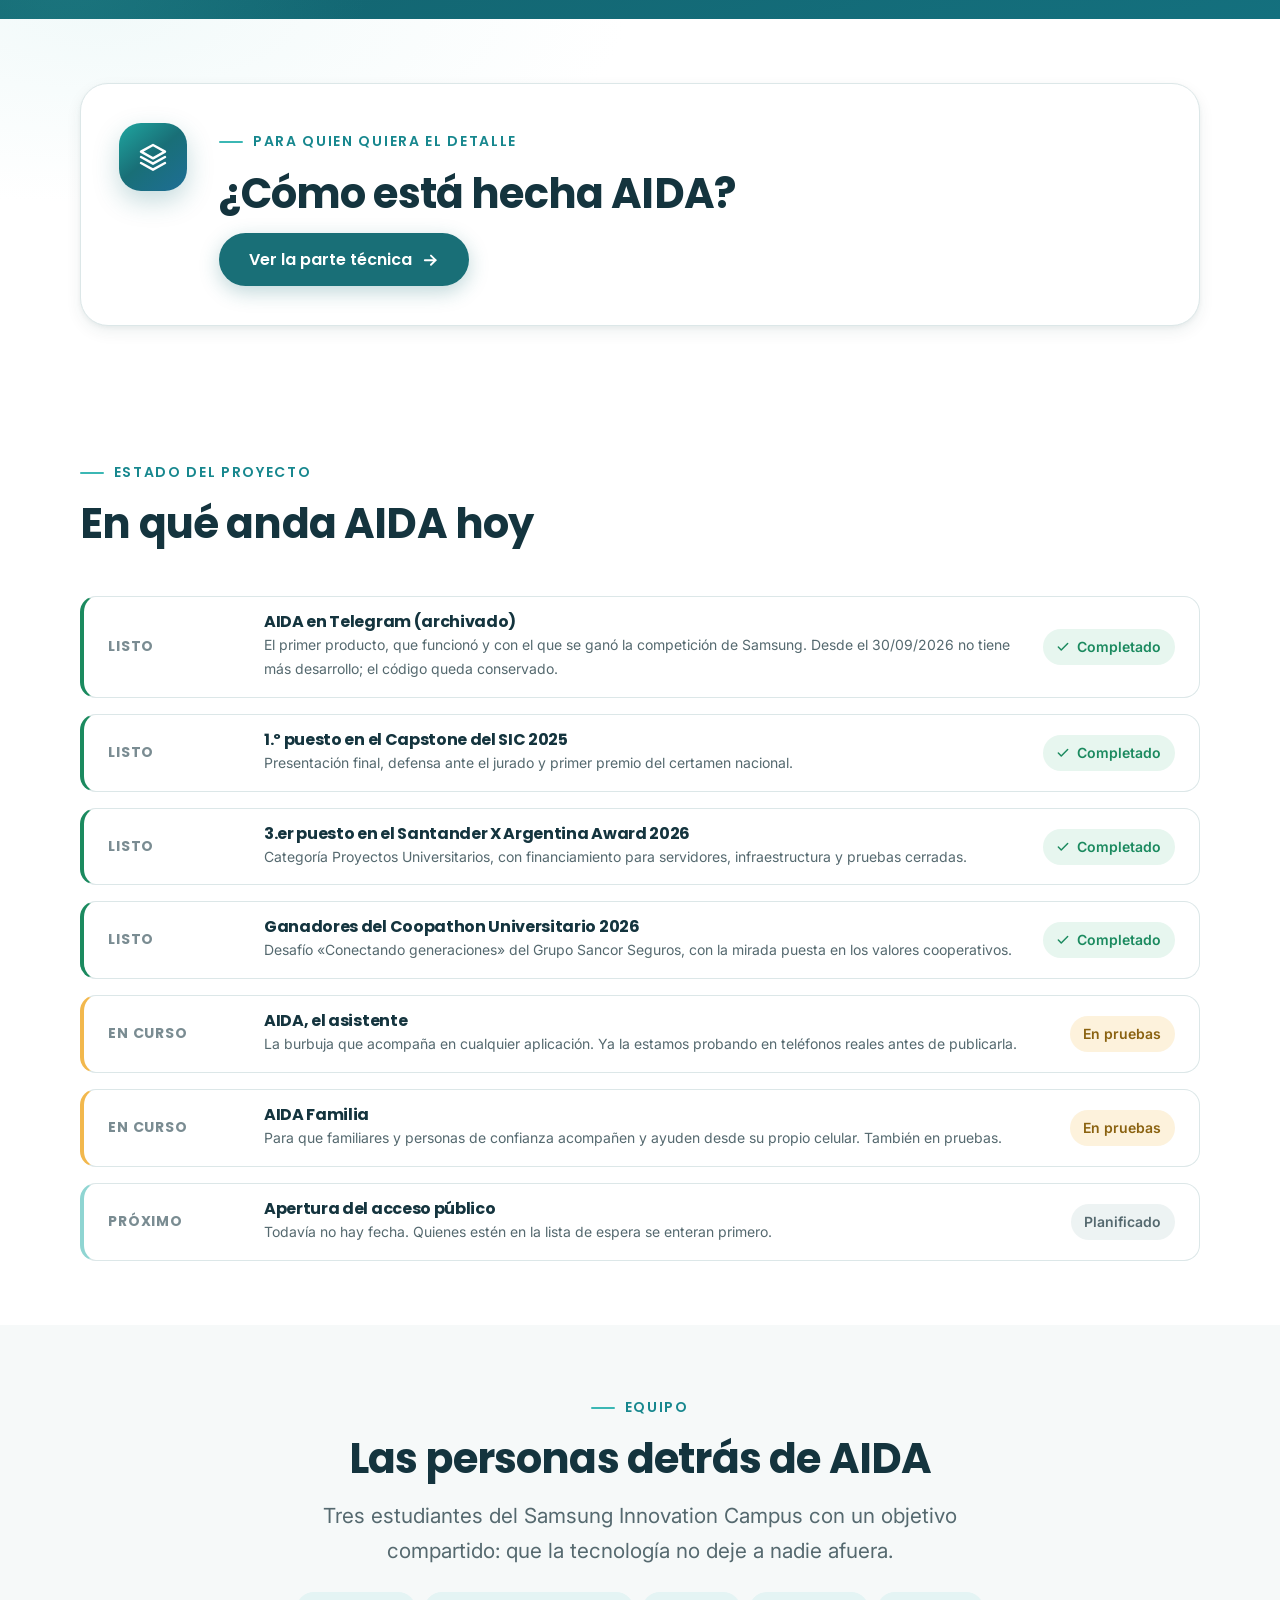
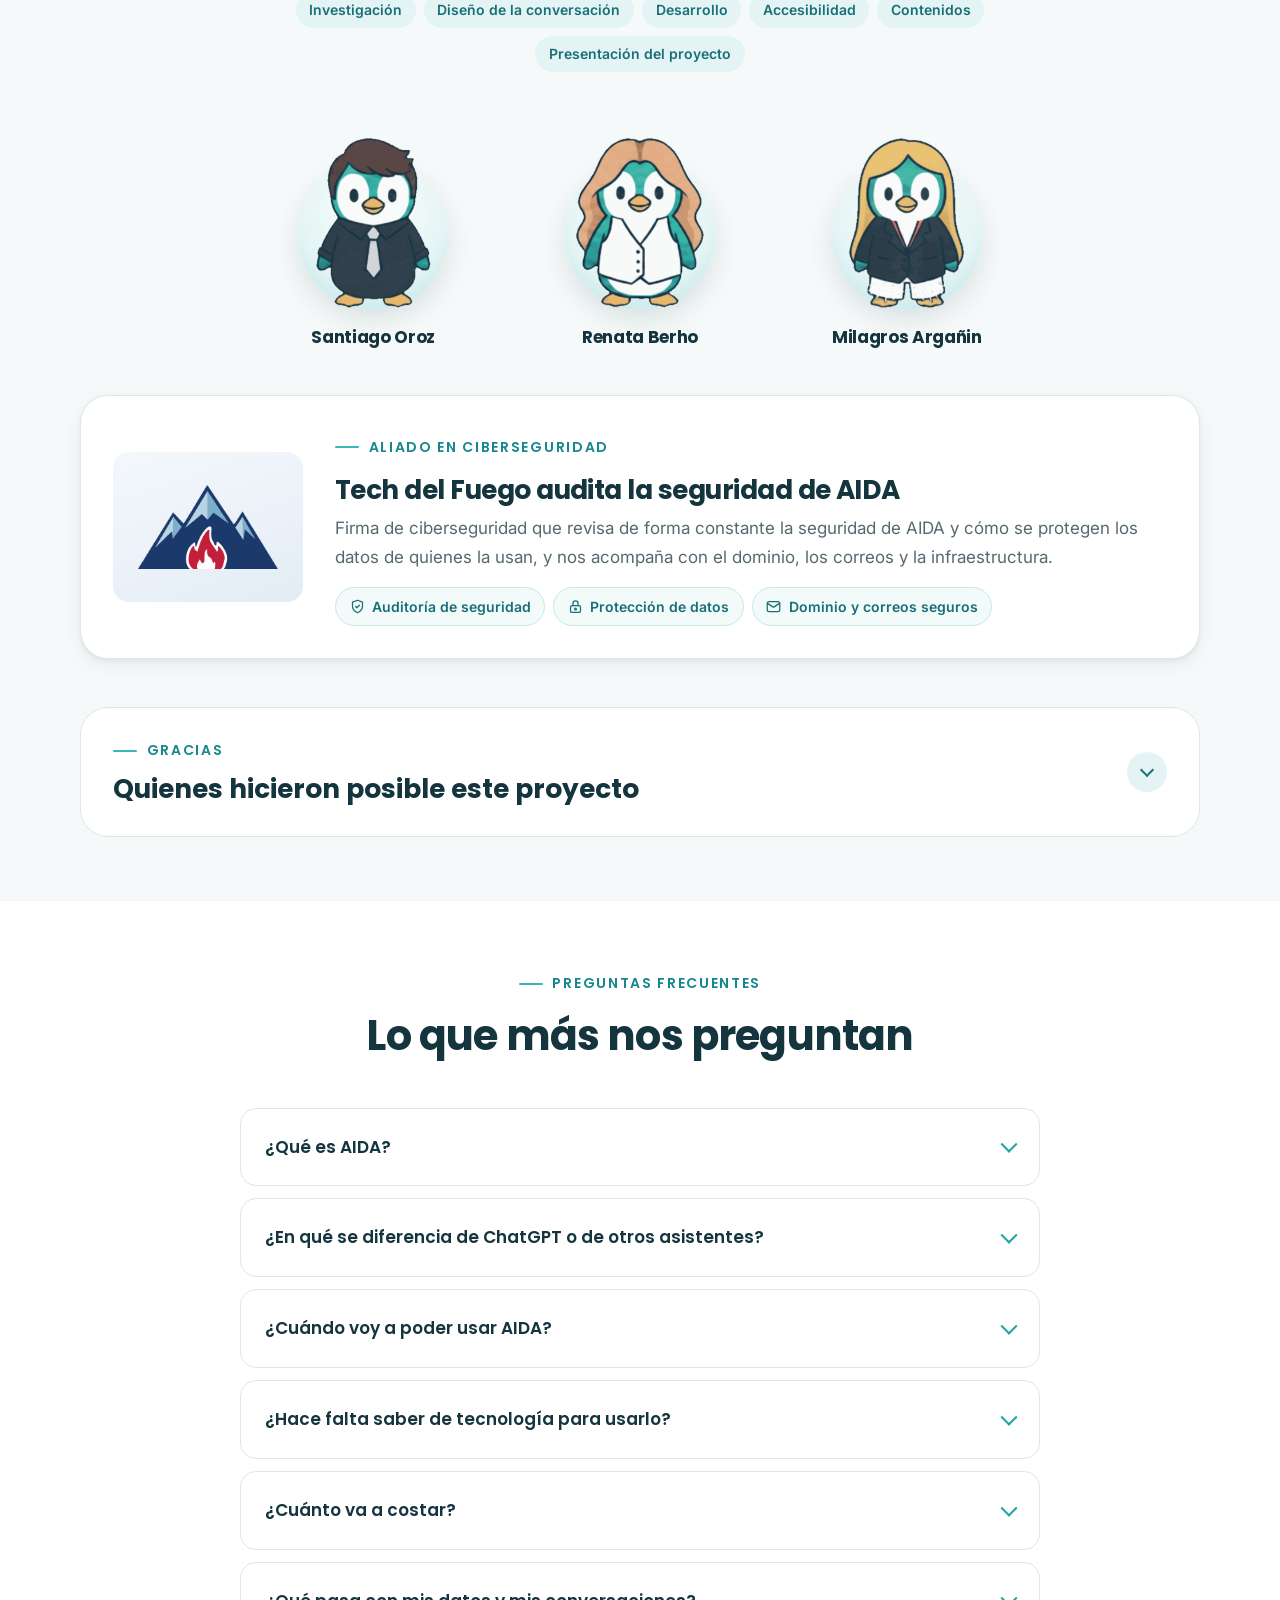
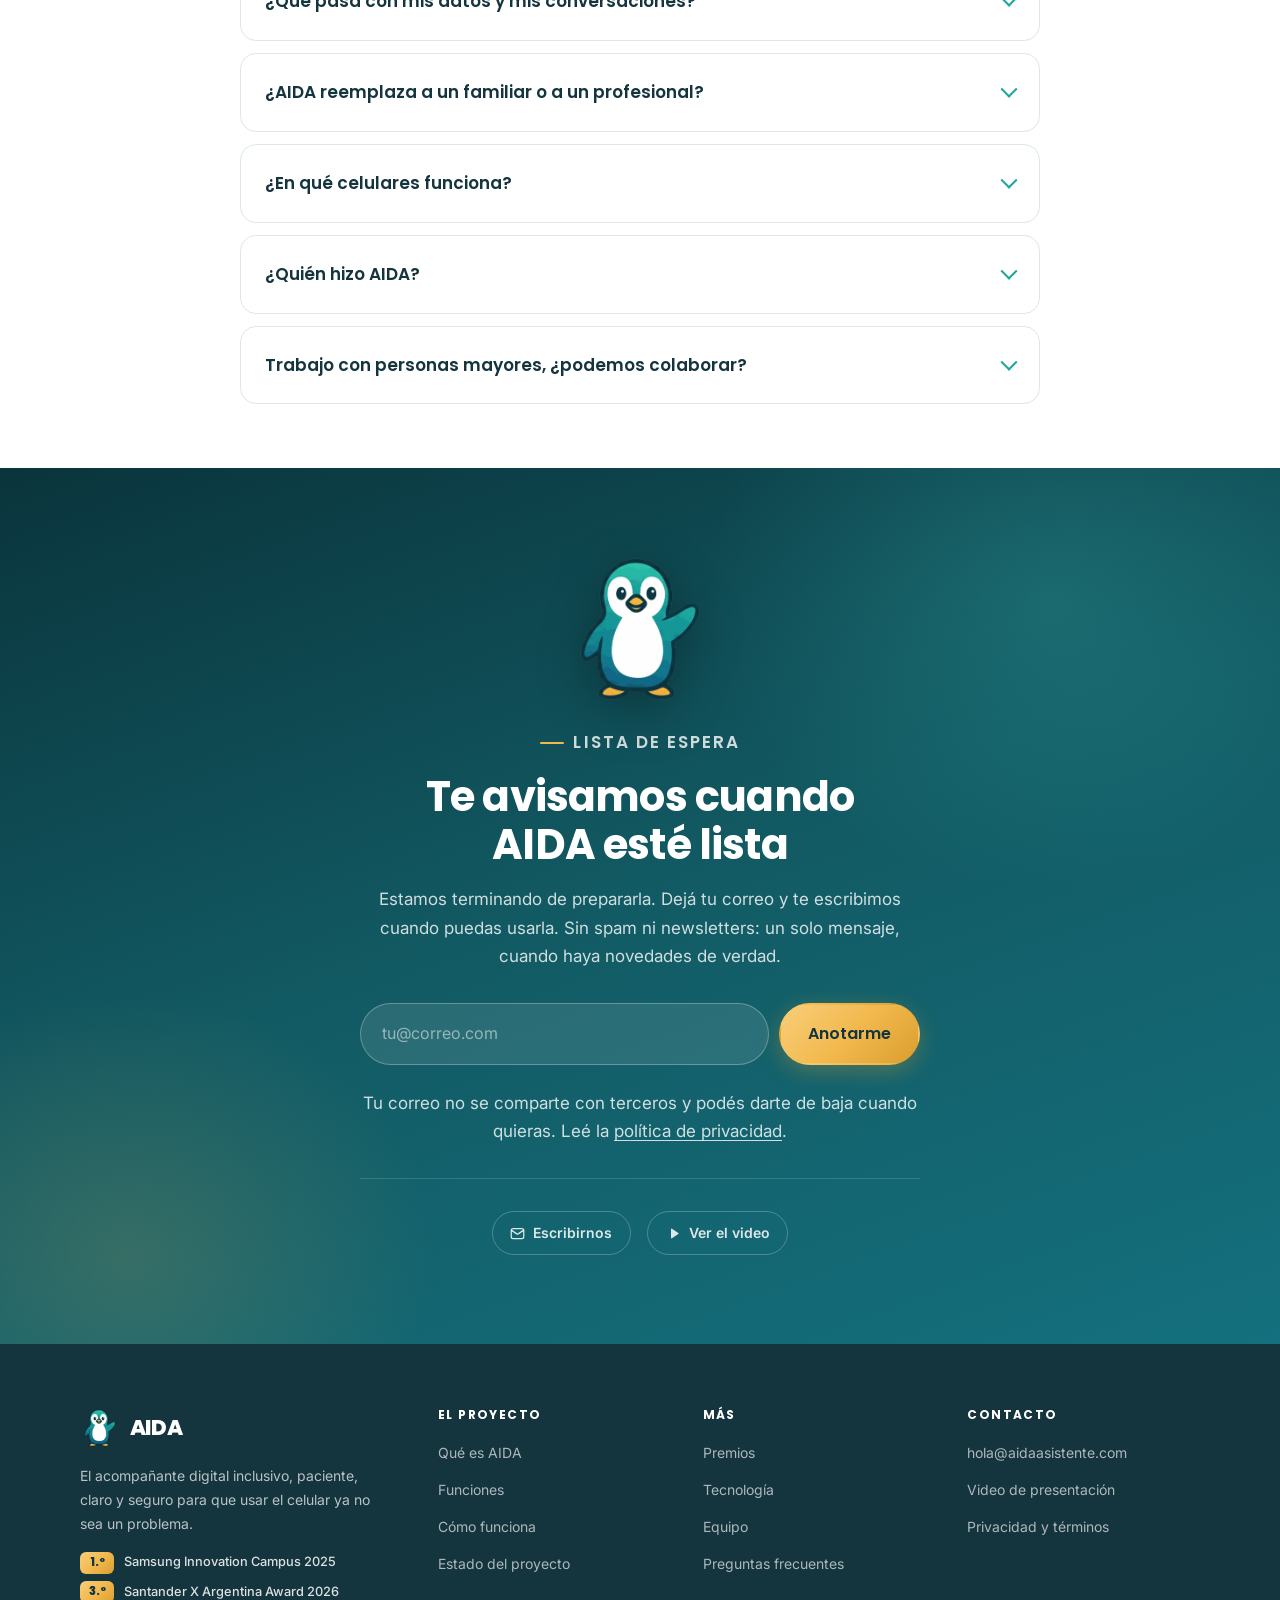
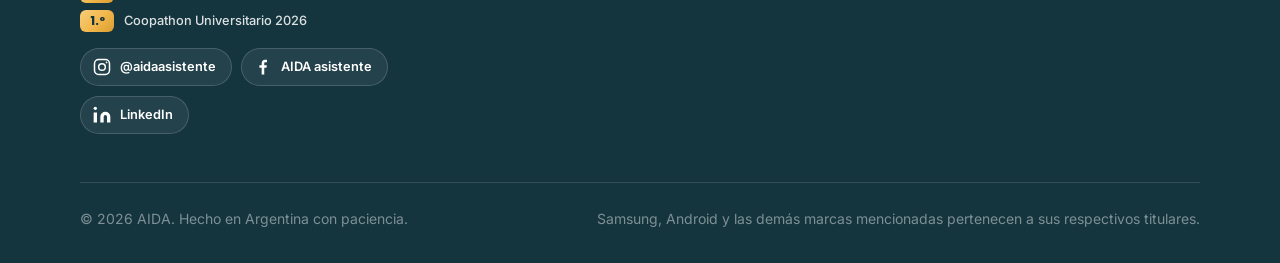
==== commit 91fff580: "El video nuevo se muestra en vertical (9:16) Co-Authored-By: Claude Sonnet 5.5 <noreply@anthropic.co" ====
--- a/index.html
+++ b/index.html
@@ -36,7 +36,7 @@
   <link rel="preconnect" href="https://fonts.googleapis.com" />
   <link rel="preconnect" href="https://fonts.gstatic.com" crossorigin />
   <link href="https://fonts.googleapis.com/css2?family=Poppins:wght@600;700;800&family=Inter:wght@400;500;600;700&display=swap" rel="stylesheet" />
-  <link rel="stylesheet" href="styles/main.css?v=20261123b" />
+  <link rel="stylesheet" href="styles/main.css?v=20261123c" />
 
   <script type="application/ld+json">
   {
@@ -752,10 +752,10 @@
       </div>
 
       <div class="videos">
-        <figure class="video-card reveal">
-          <div class="video-wrap" data-video="Bq1vioH616A" data-title="AIDA - Asistencia para usar el celular tranquilo">
-            <img class="video-thumb" src="https://i.ytimg.com/vi/Bq1vioH616A/maxresdefault.jpg"
-                 alt="Miniatura del video de AIDA: asistencia para usar el celular tranquilo" width="1280" height="720" loading="lazy" />
+        <figure class="video-card video-card--vertical reveal">
+          <div class="video-wrap video-wrap--vertical" data-video="Bq1vioH616A" data-title="AIDA - Asistencia para usar el celular tranquilo">
+            <img class="video-thumb" src="assets/video-aida-hoy.jpg"
+                 alt="Miniatura del video de AIDA: asistencia para usar el celular tranquilo" width="404" height="720" loading="lazy" />
             <button class="video-facade" type="button" aria-label="Reproducir el video «Asistencia para usar el celular tranquilo» en YouTube">
               <span class="video-facade__play" aria-hidden="true"><svg><use href="#i-play"/></svg></span>
             </button>
--- a/styles/main.css
+++ b/styles/main.css
@@ -855,9 +855,10 @@
 }
 
 .videos {
-  display: grid; grid-template-columns: repeat(2, minmax(0, 1fr));
-  gap: var(--sp-4); margin-top: var(--sp-6);
-}
+  display: grid; grid-template-columns: minmax(0, 300px) minmax(0, 1fr);
+  gap: var(--sp-4); margin-top: var(--sp-6); align-items: start;
+}
+.video-wrap--vertical { aspect-ratio: 9 / 16; }
 .videos .video-wrap { margin-top: 0; }
 .video-card { margin: 0; }
 .video-card figcaption {
@@ -868,7 +869,10 @@
 }
 .videos .video-facade__play { width: 64px; height: 64px; }
 .videos .video-facade__play svg { width: 24px; height: 24px; }
-@media (max-width: 760px) { .videos { grid-template-columns: 1fr; } }
+@media (max-width: 760px) {
+  .videos { grid-template-columns: 1fr; }
+  .video-card--vertical { max-width: 300px; margin-inline: auto; }
+}
 
 /* ---------- 16. Tecnología -------------------------------- */
 .tech-grid {
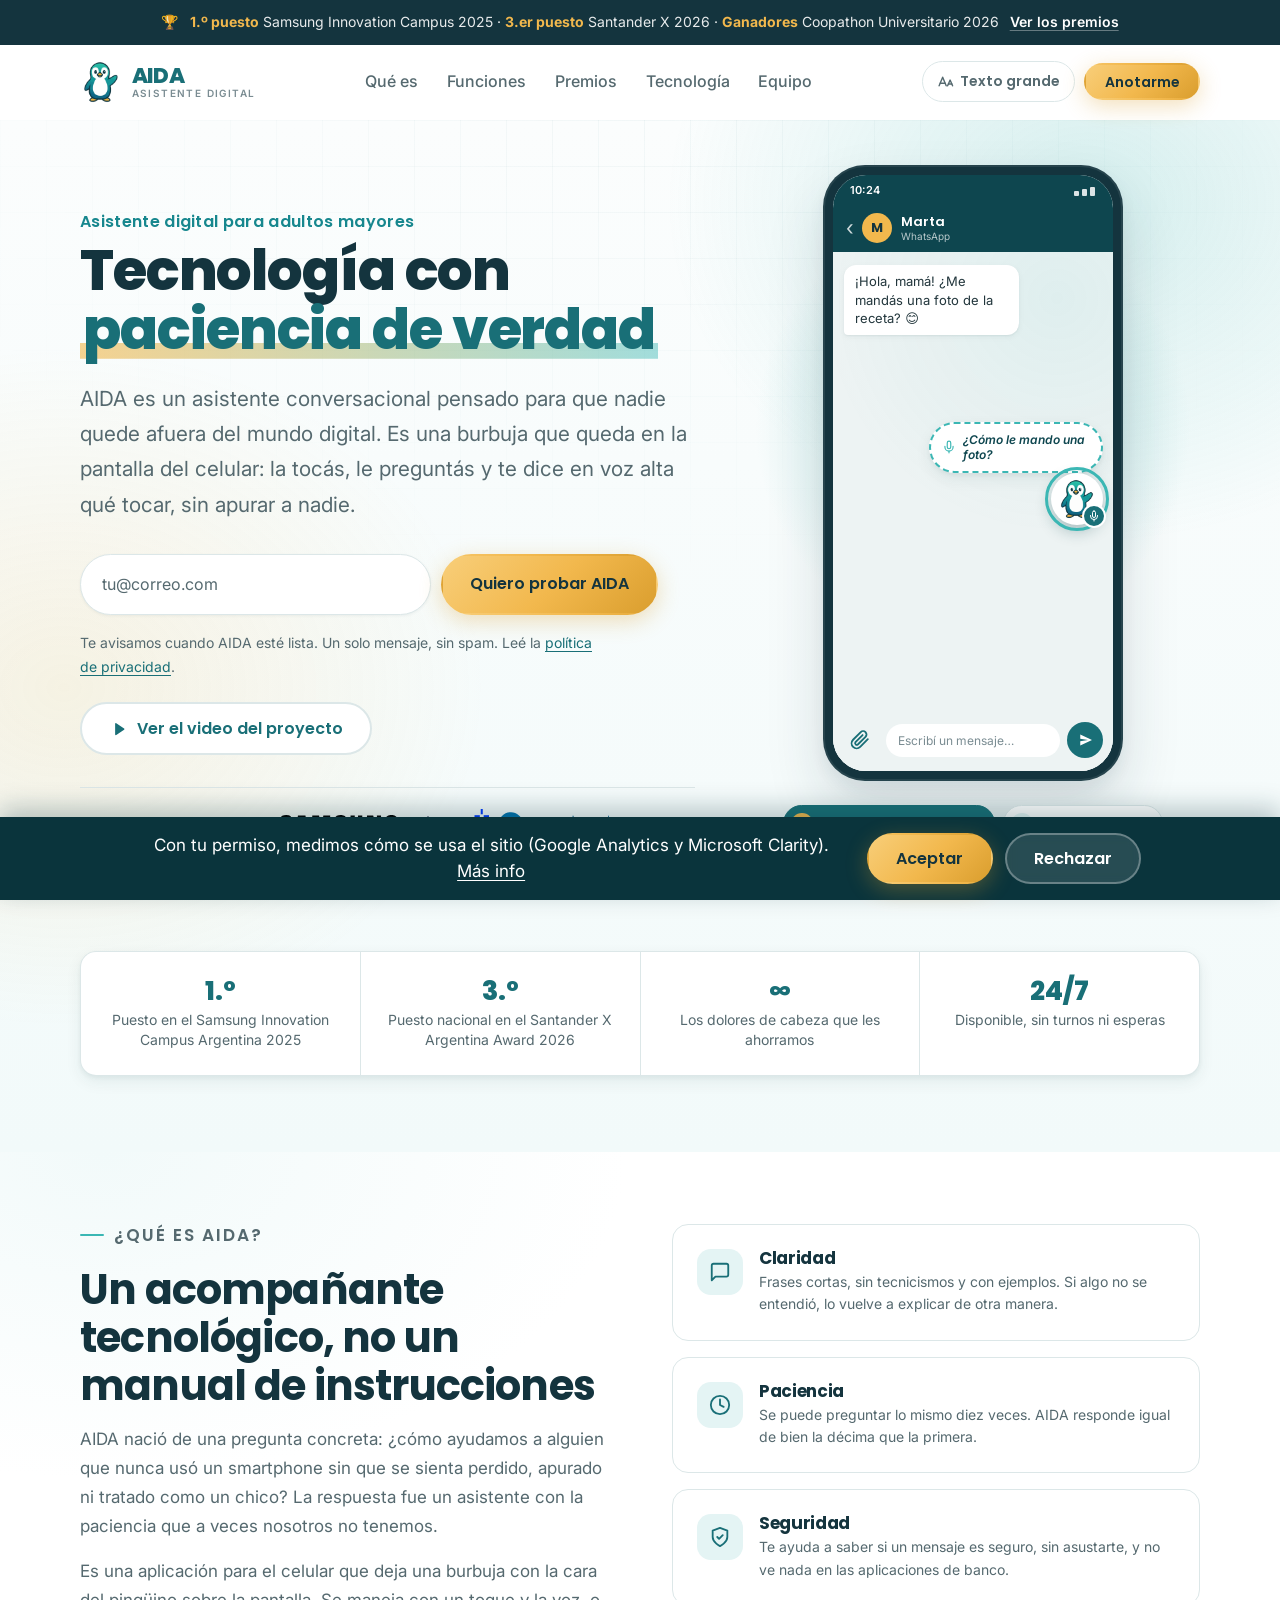
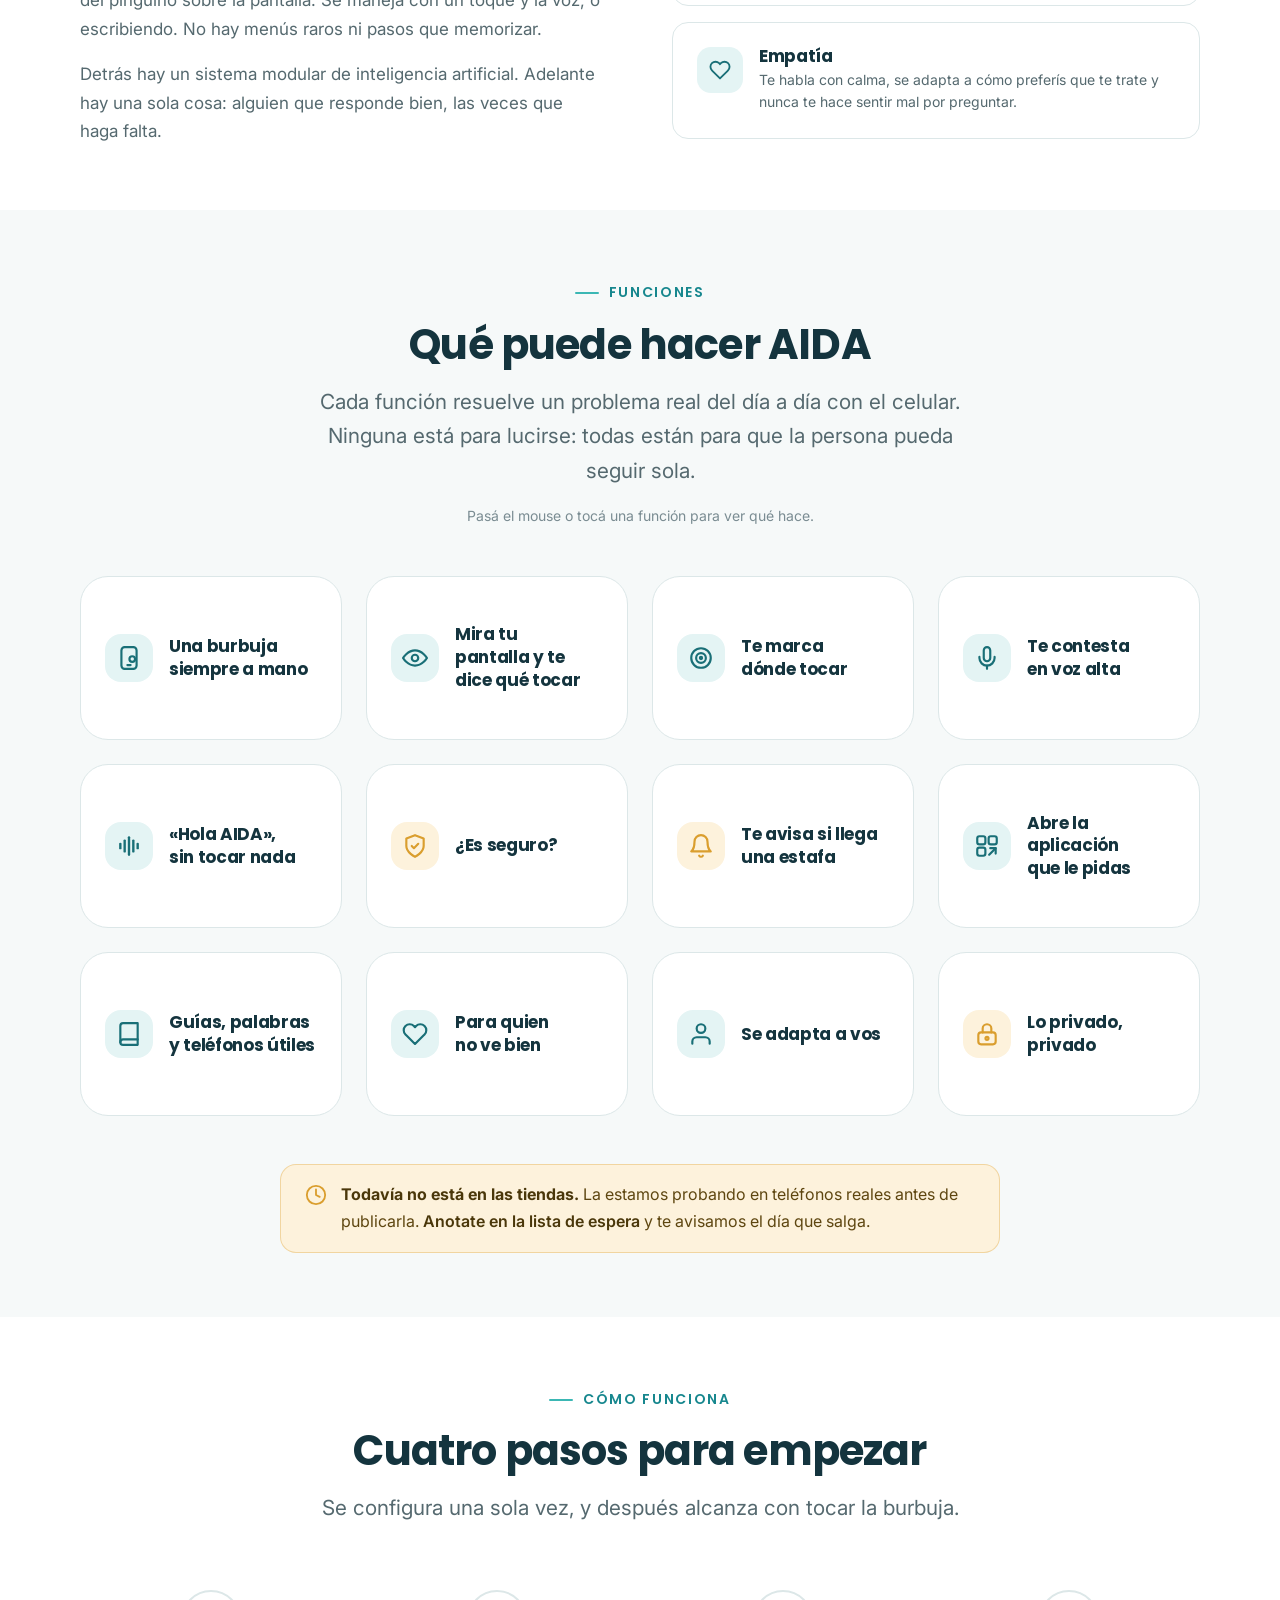
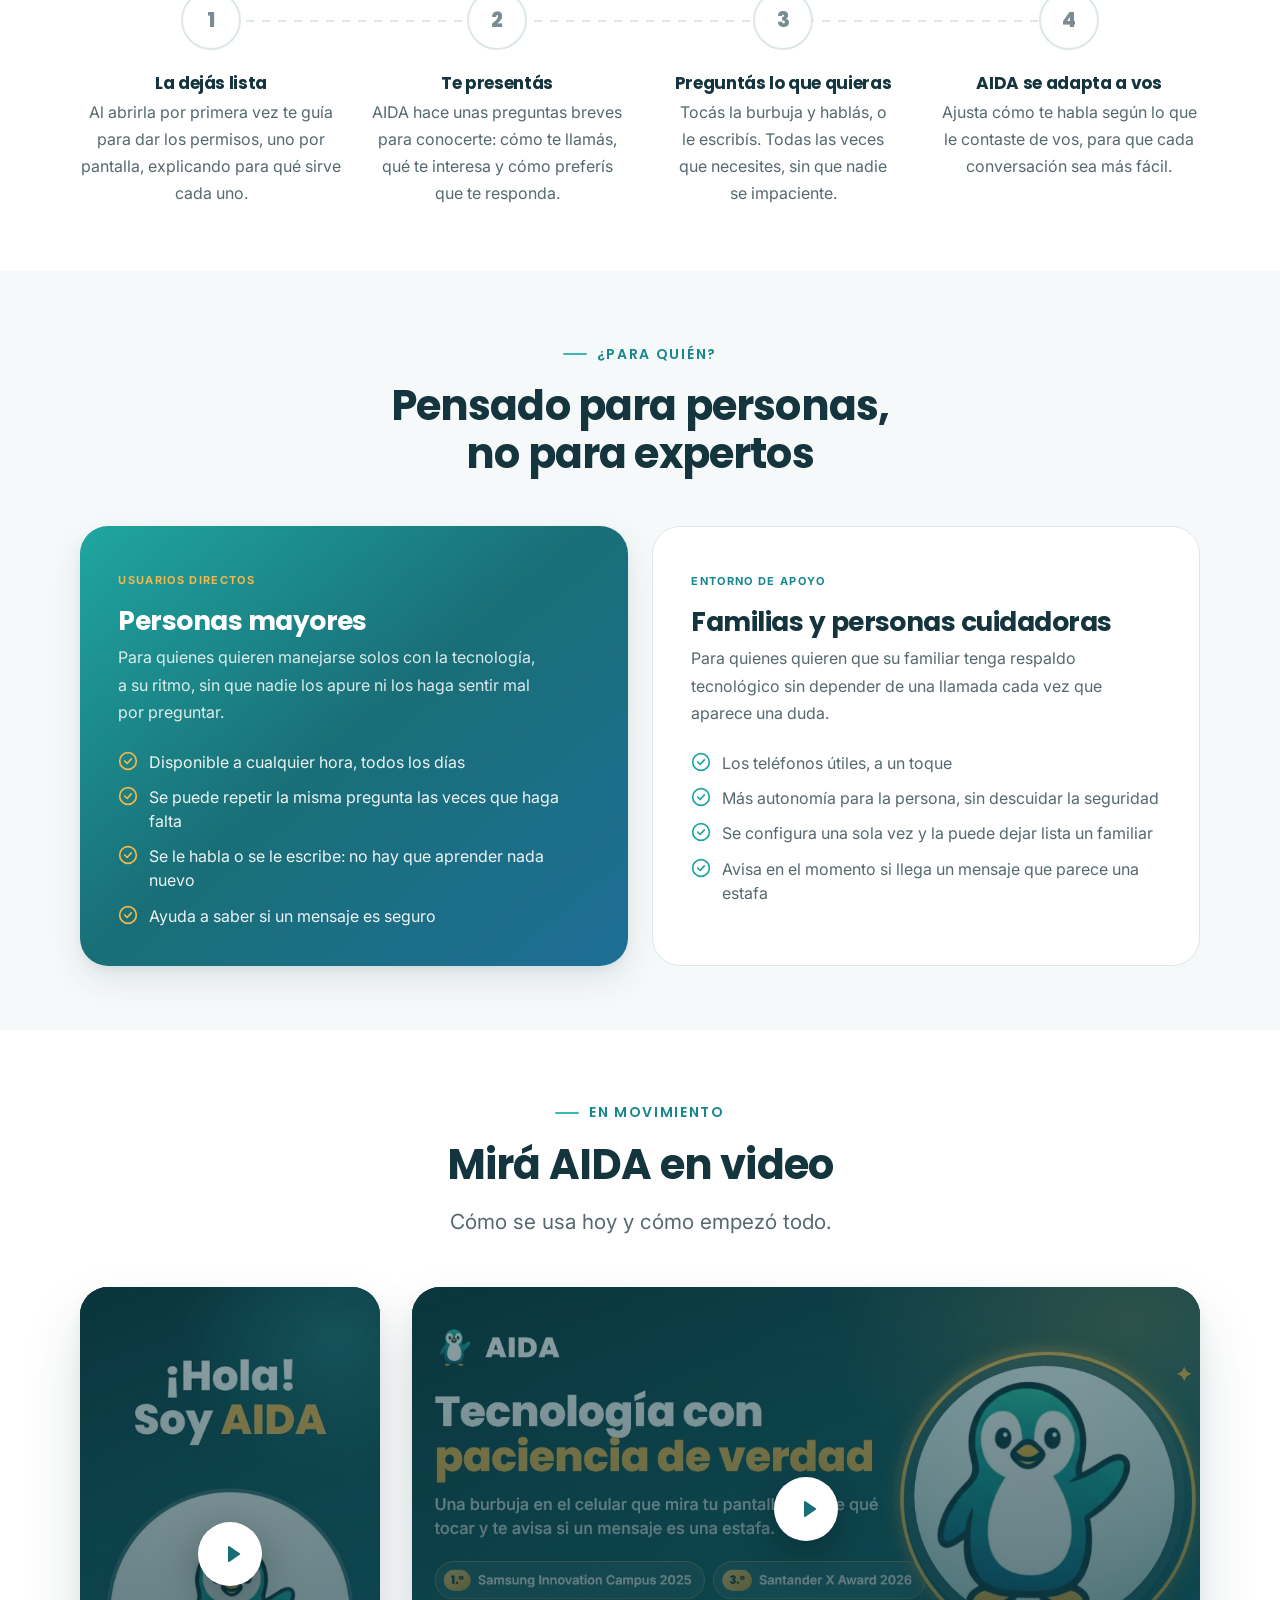
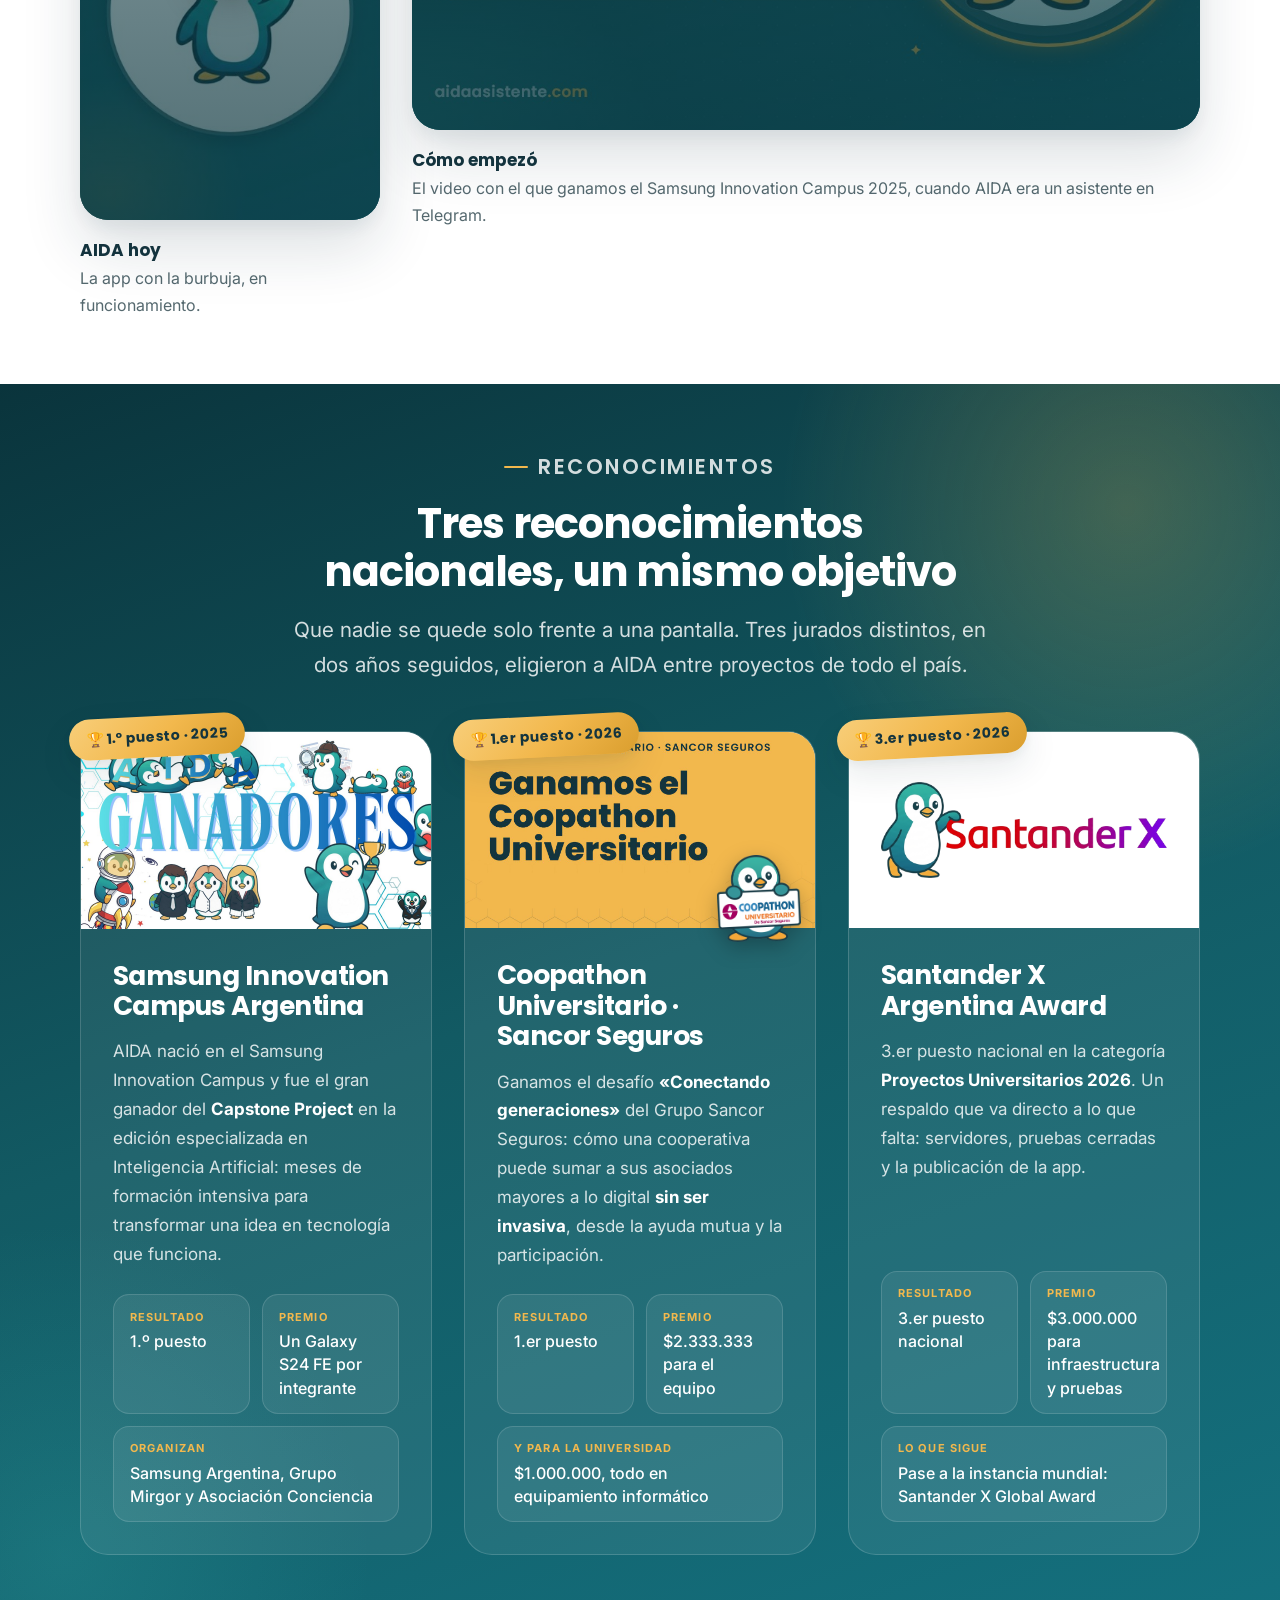
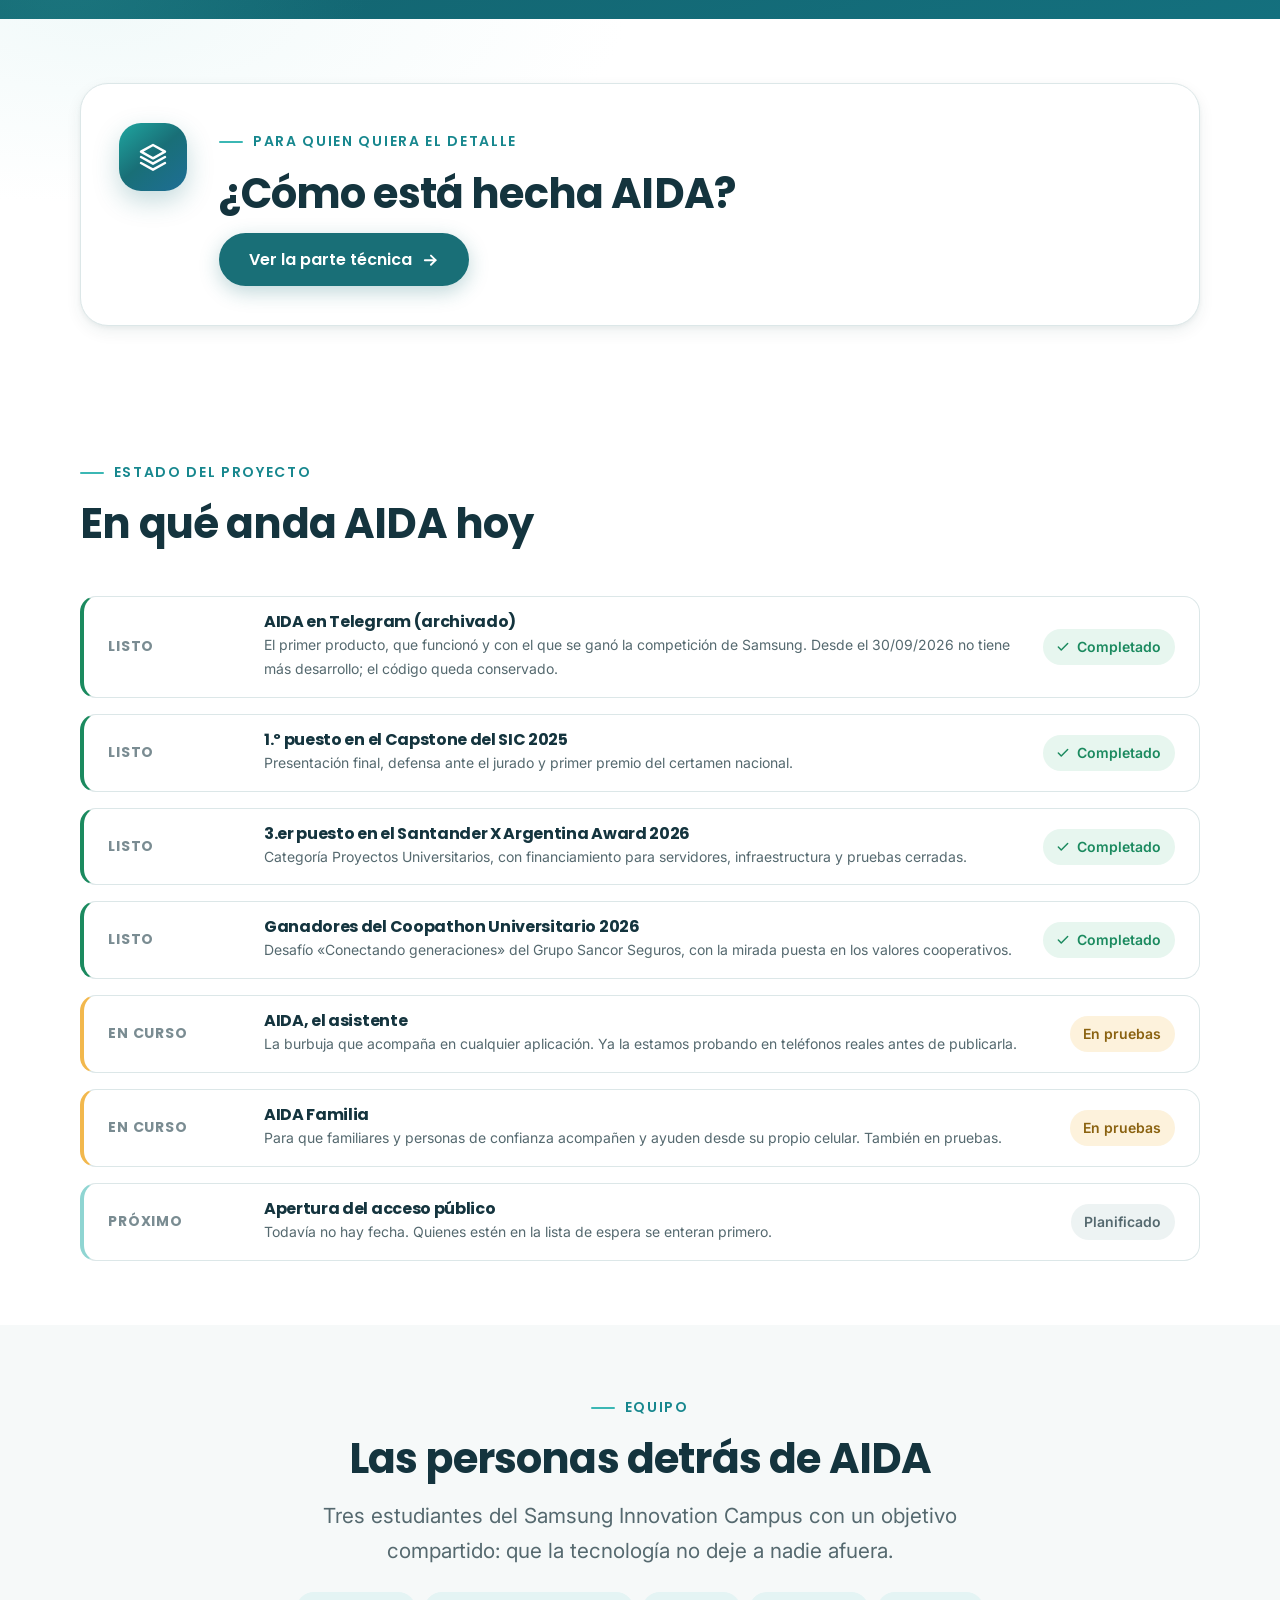
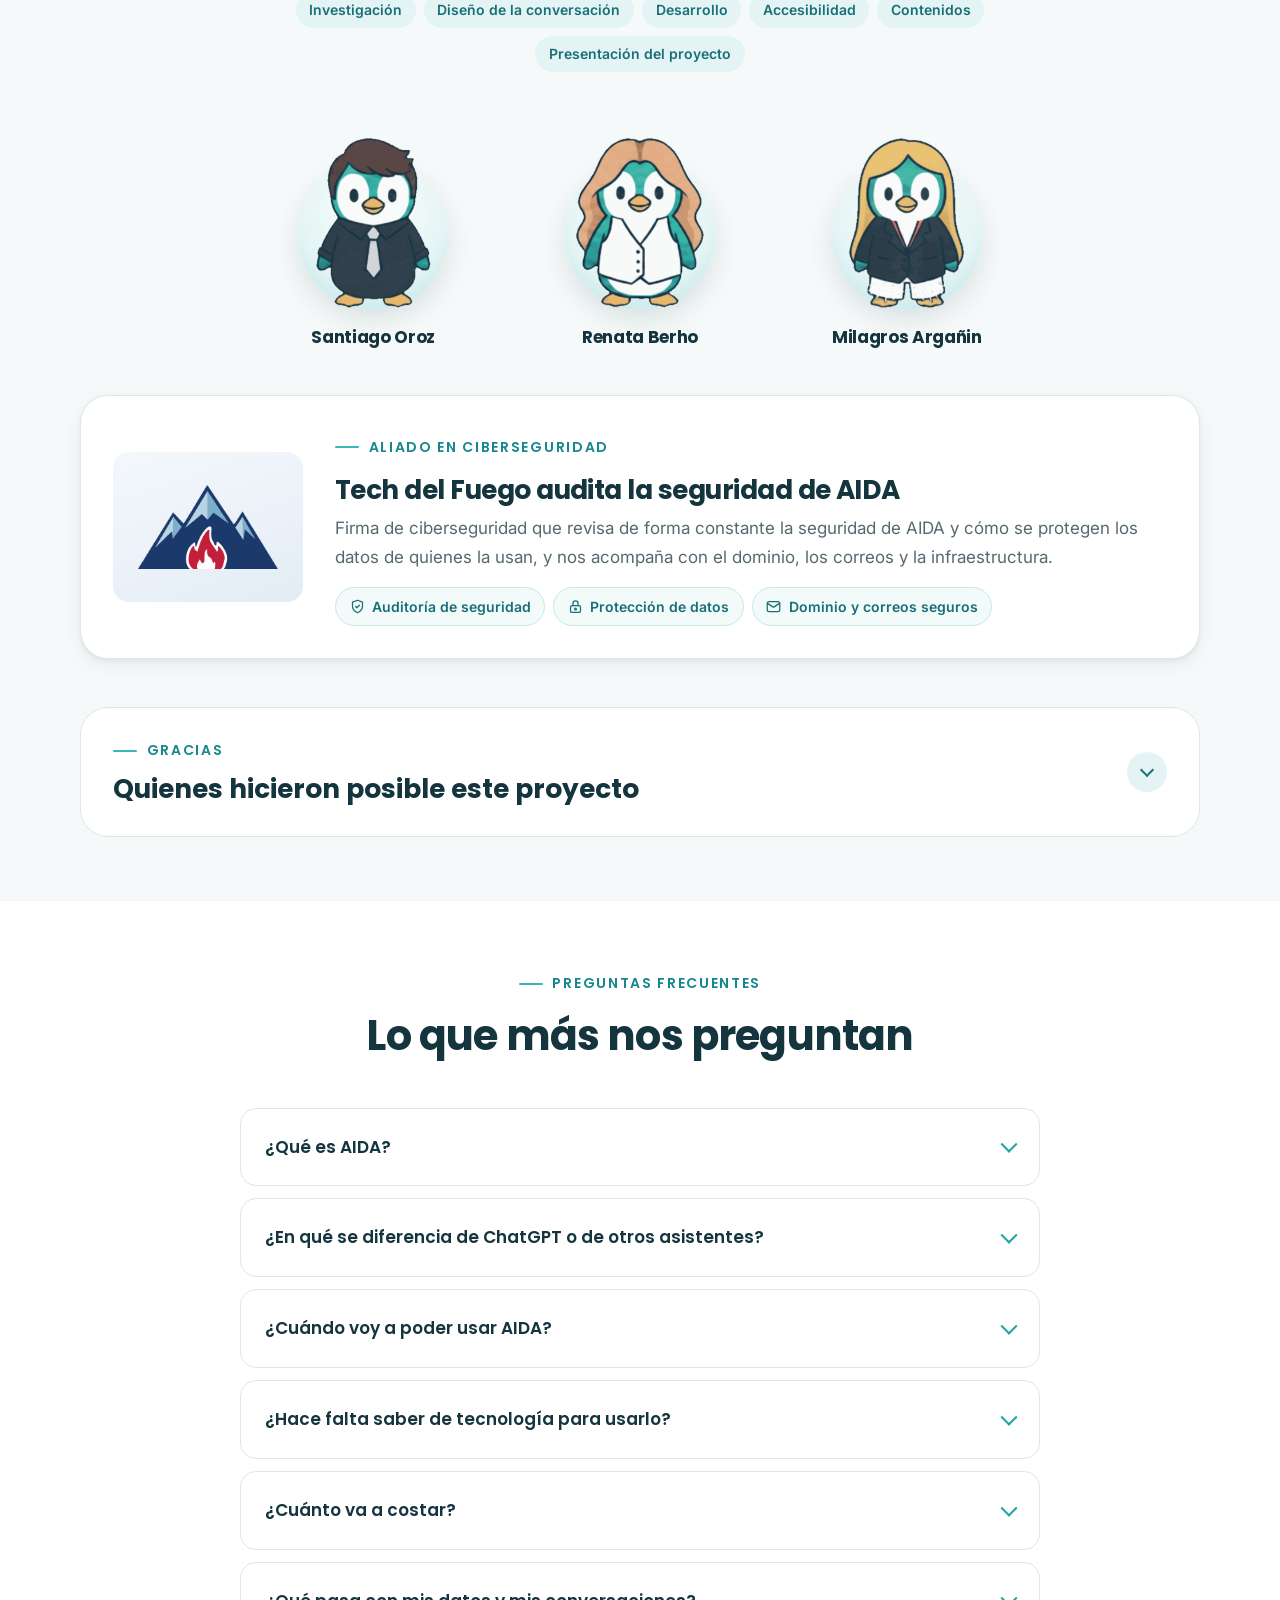
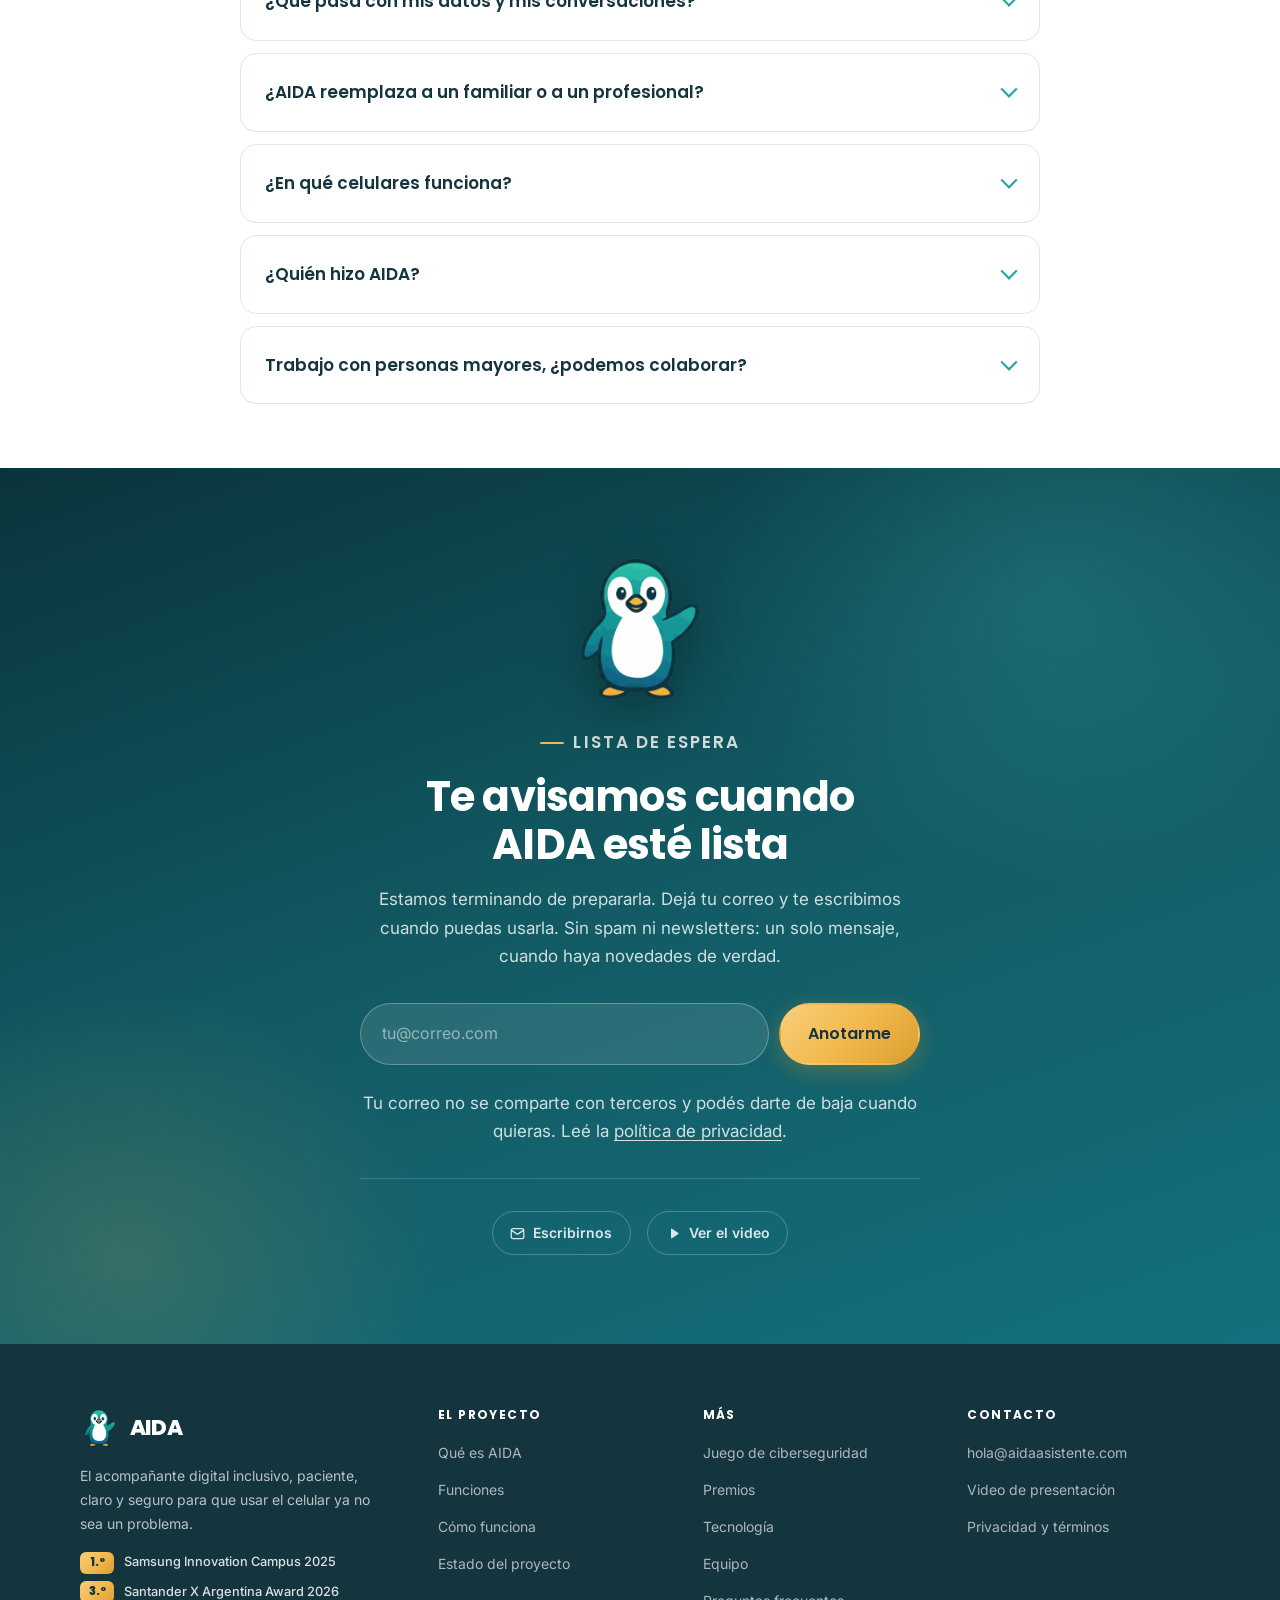
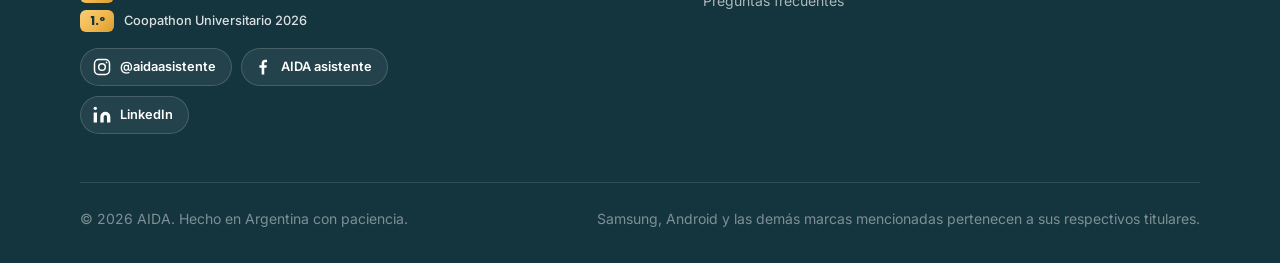
==== commit 14e7362a: "Agrega el juego «¿Es seguro?» en aidaasistente.com/juego Versión web (HTML, CSS y JS) del juego de c" ====
--- a/index.html
+++ b/index.html
@@ -378,6 +378,7 @@
         <li><a class="nav__link" href="#funciones">Funciones</a></li>
         <li><a class="nav__link" href="#como-funciona">Cómo funciona</a></li>
         <li><a class="nav__link" href="#video">Video</a></li>
+        <li><a class="nav__link" href="juego/">Juego: ¿Es seguro?</a></li>
         <li><a class="nav__link" href="#premio">Premios</a></li>
         <li><a class="nav__link" href="#tecnologia">Tecnología</a></li>
         <li><a class="nav__link" href="#estado">Estado del proyecto</a></li>
@@ -1163,6 +1164,7 @@
       <nav aria-labelledby="f-mas">
         <h3 id="f-mas">Más</h3>
         <ul>
+          <li><a href="juego/">Juego de ciberseguridad</a></li>
           <li><a href="#premio">Premios</a></li>
           <li><a href="tecnologia.html">Tecnología</a></li>
           <li><a href="#equipo">Equipo</a></li>
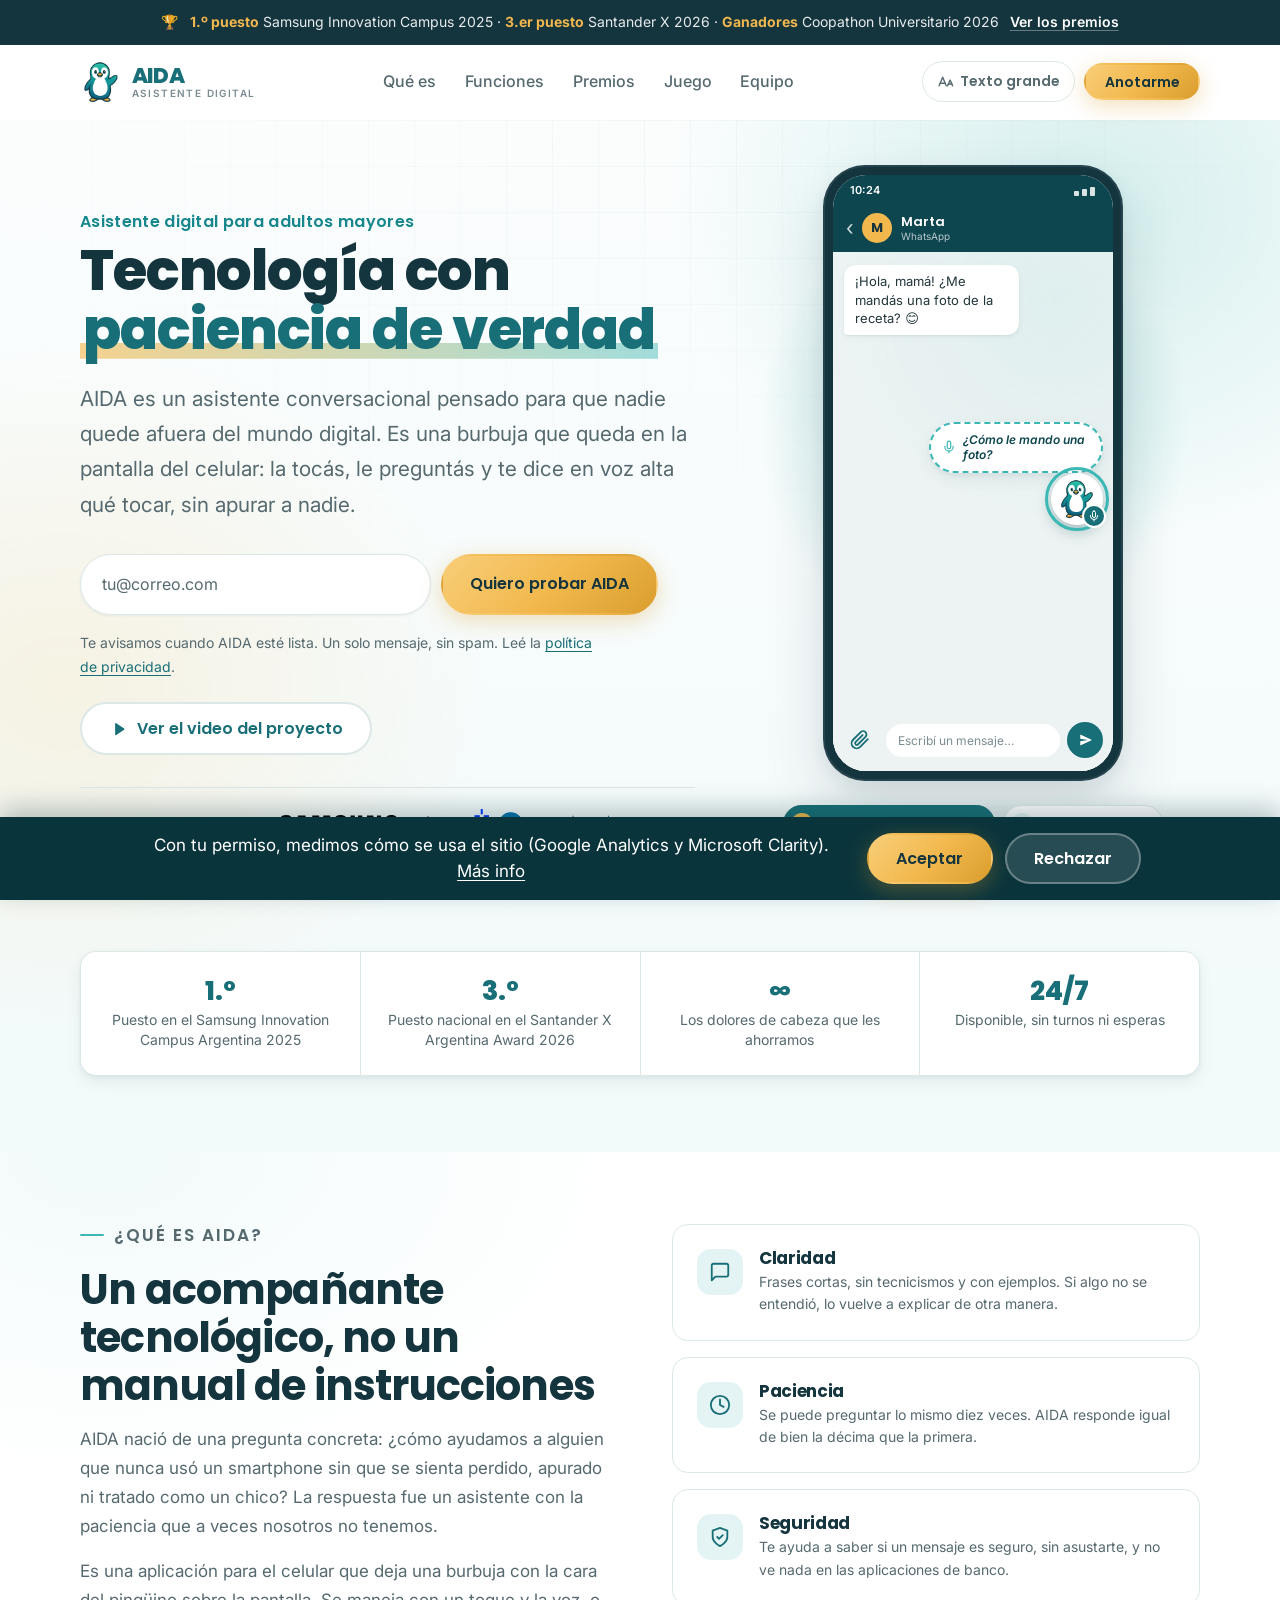
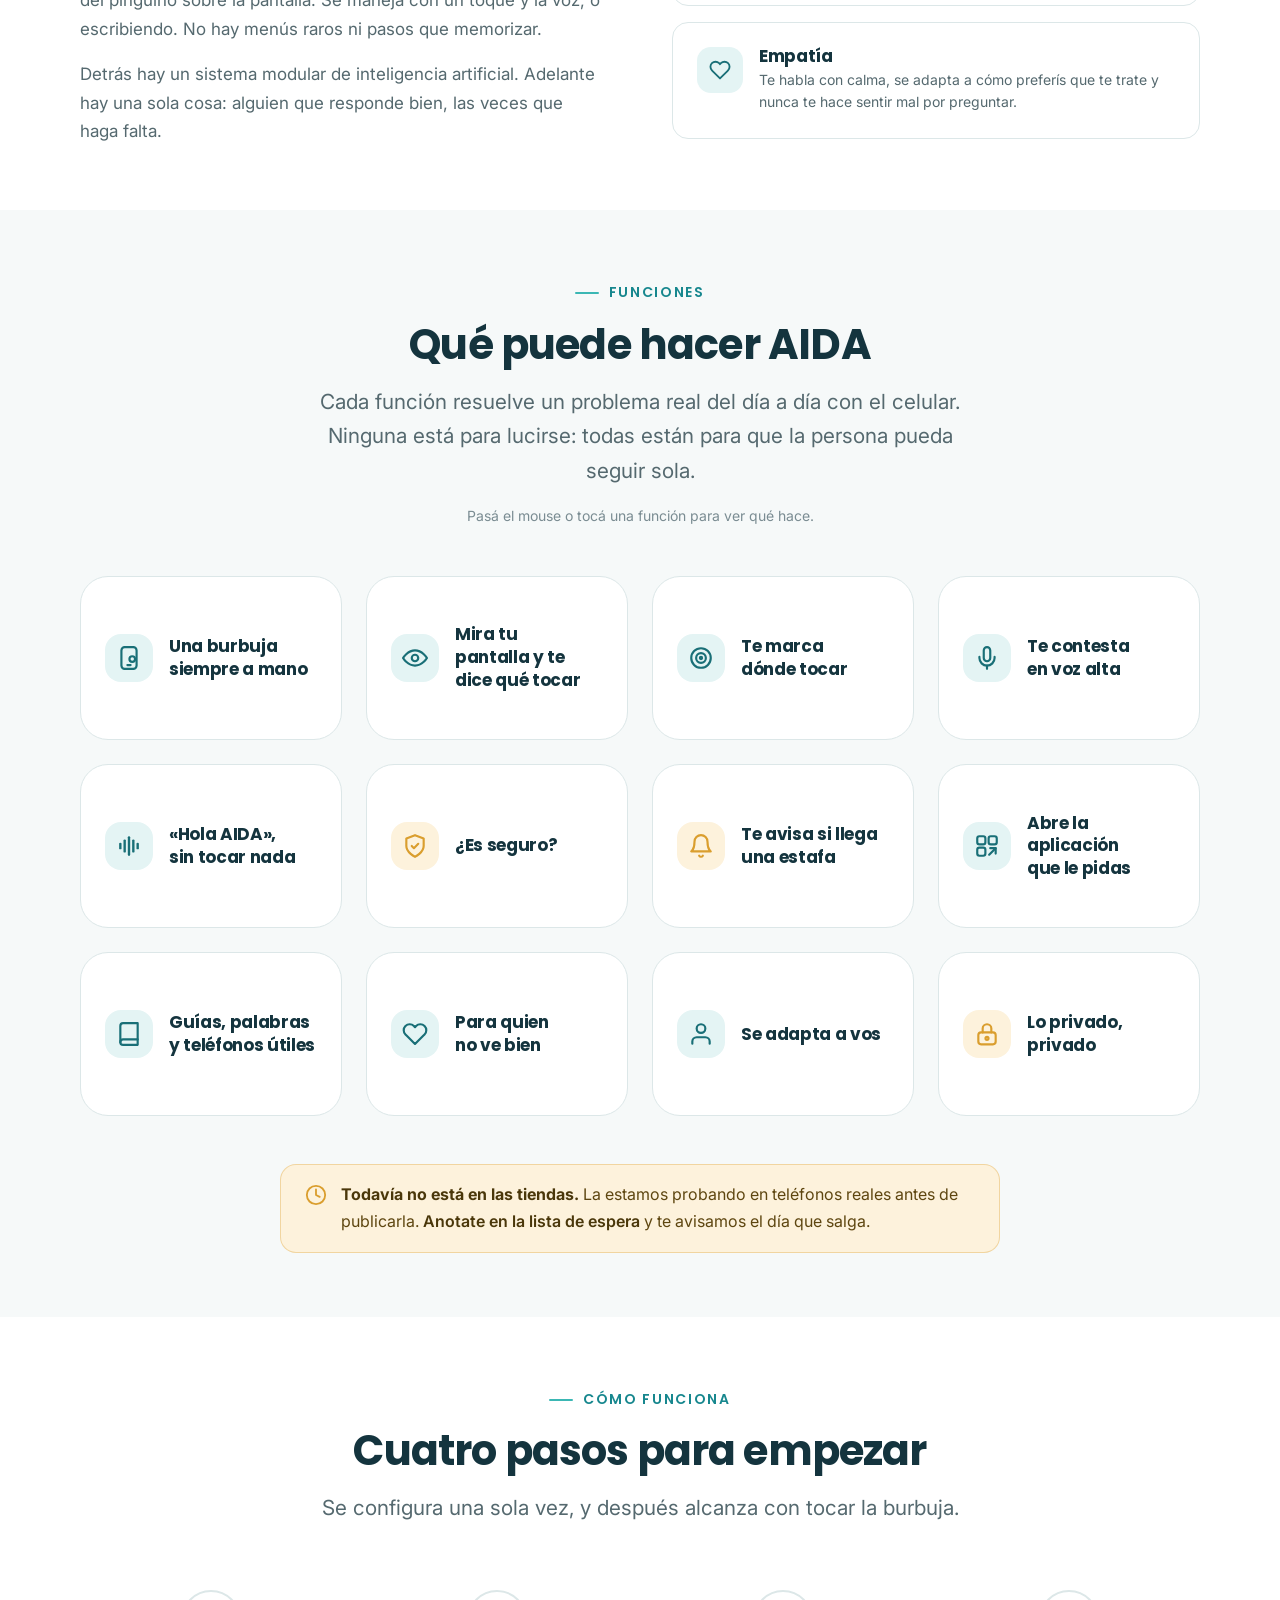
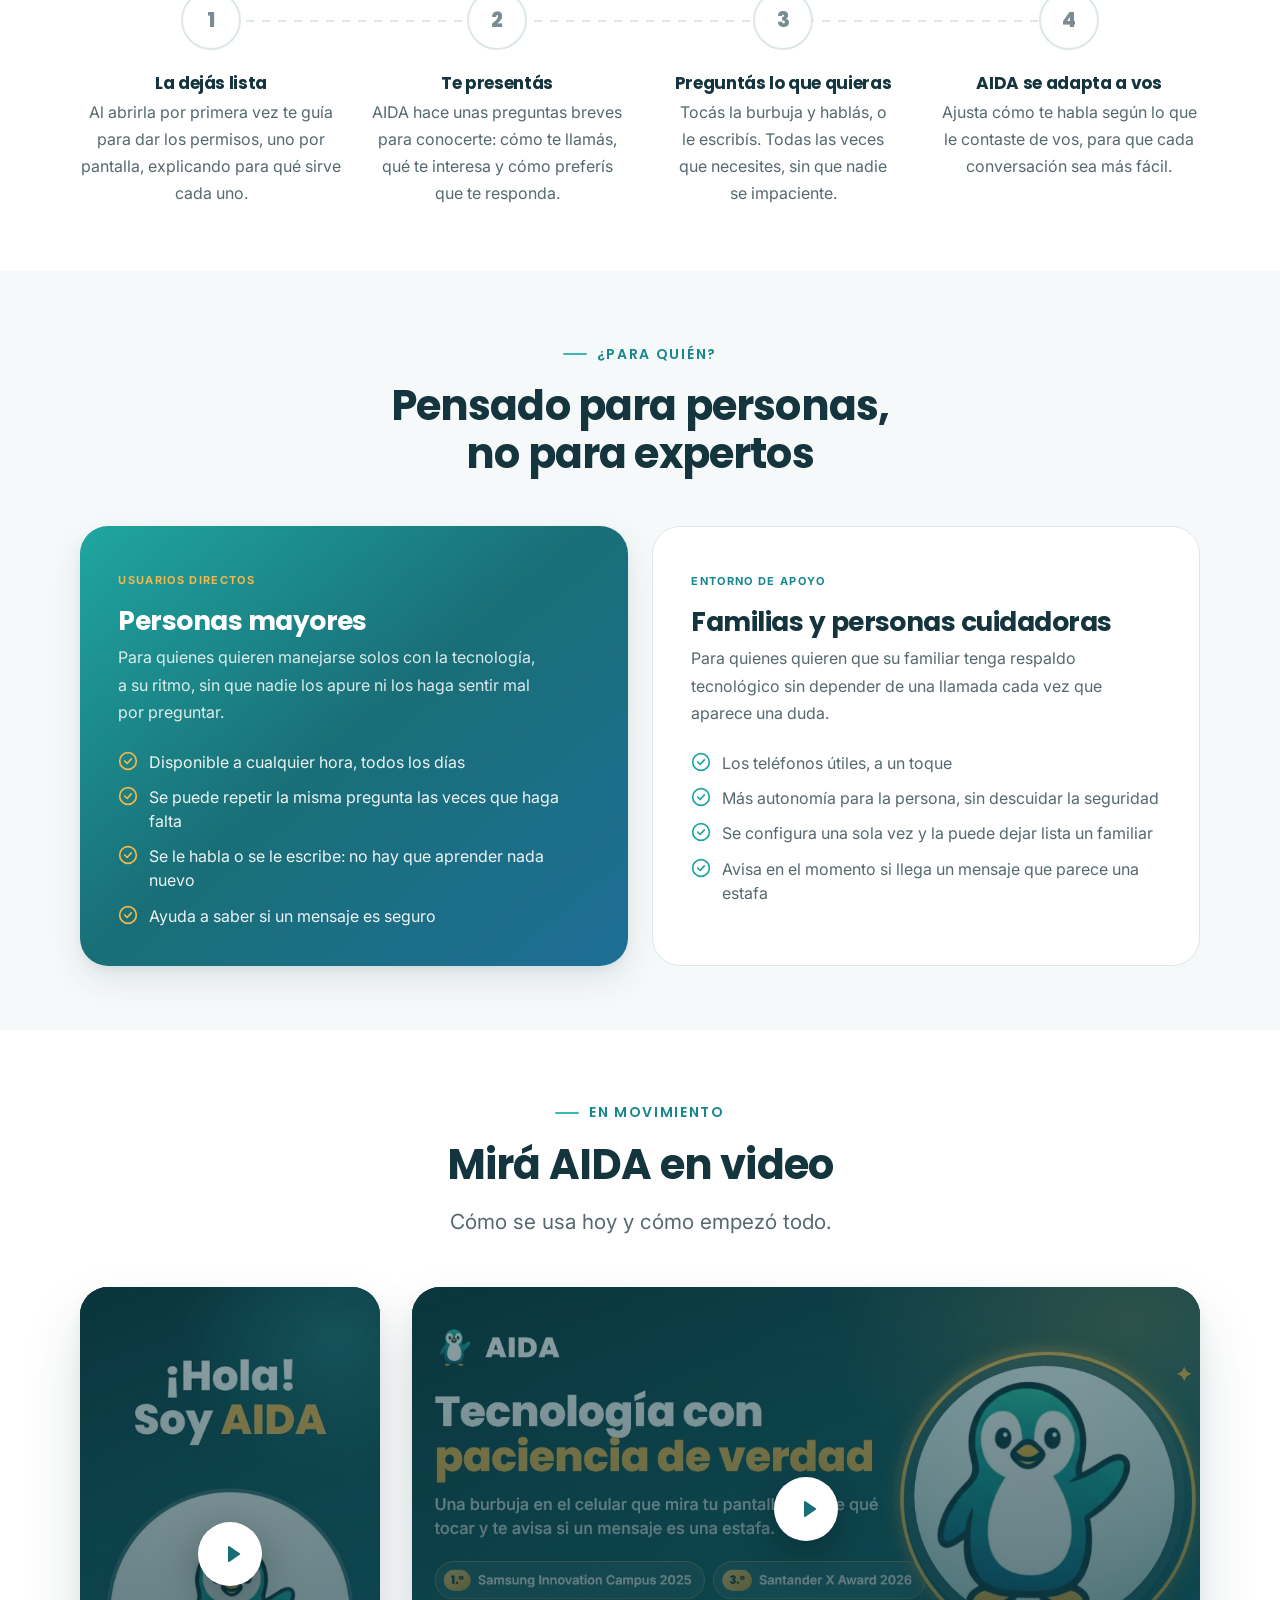
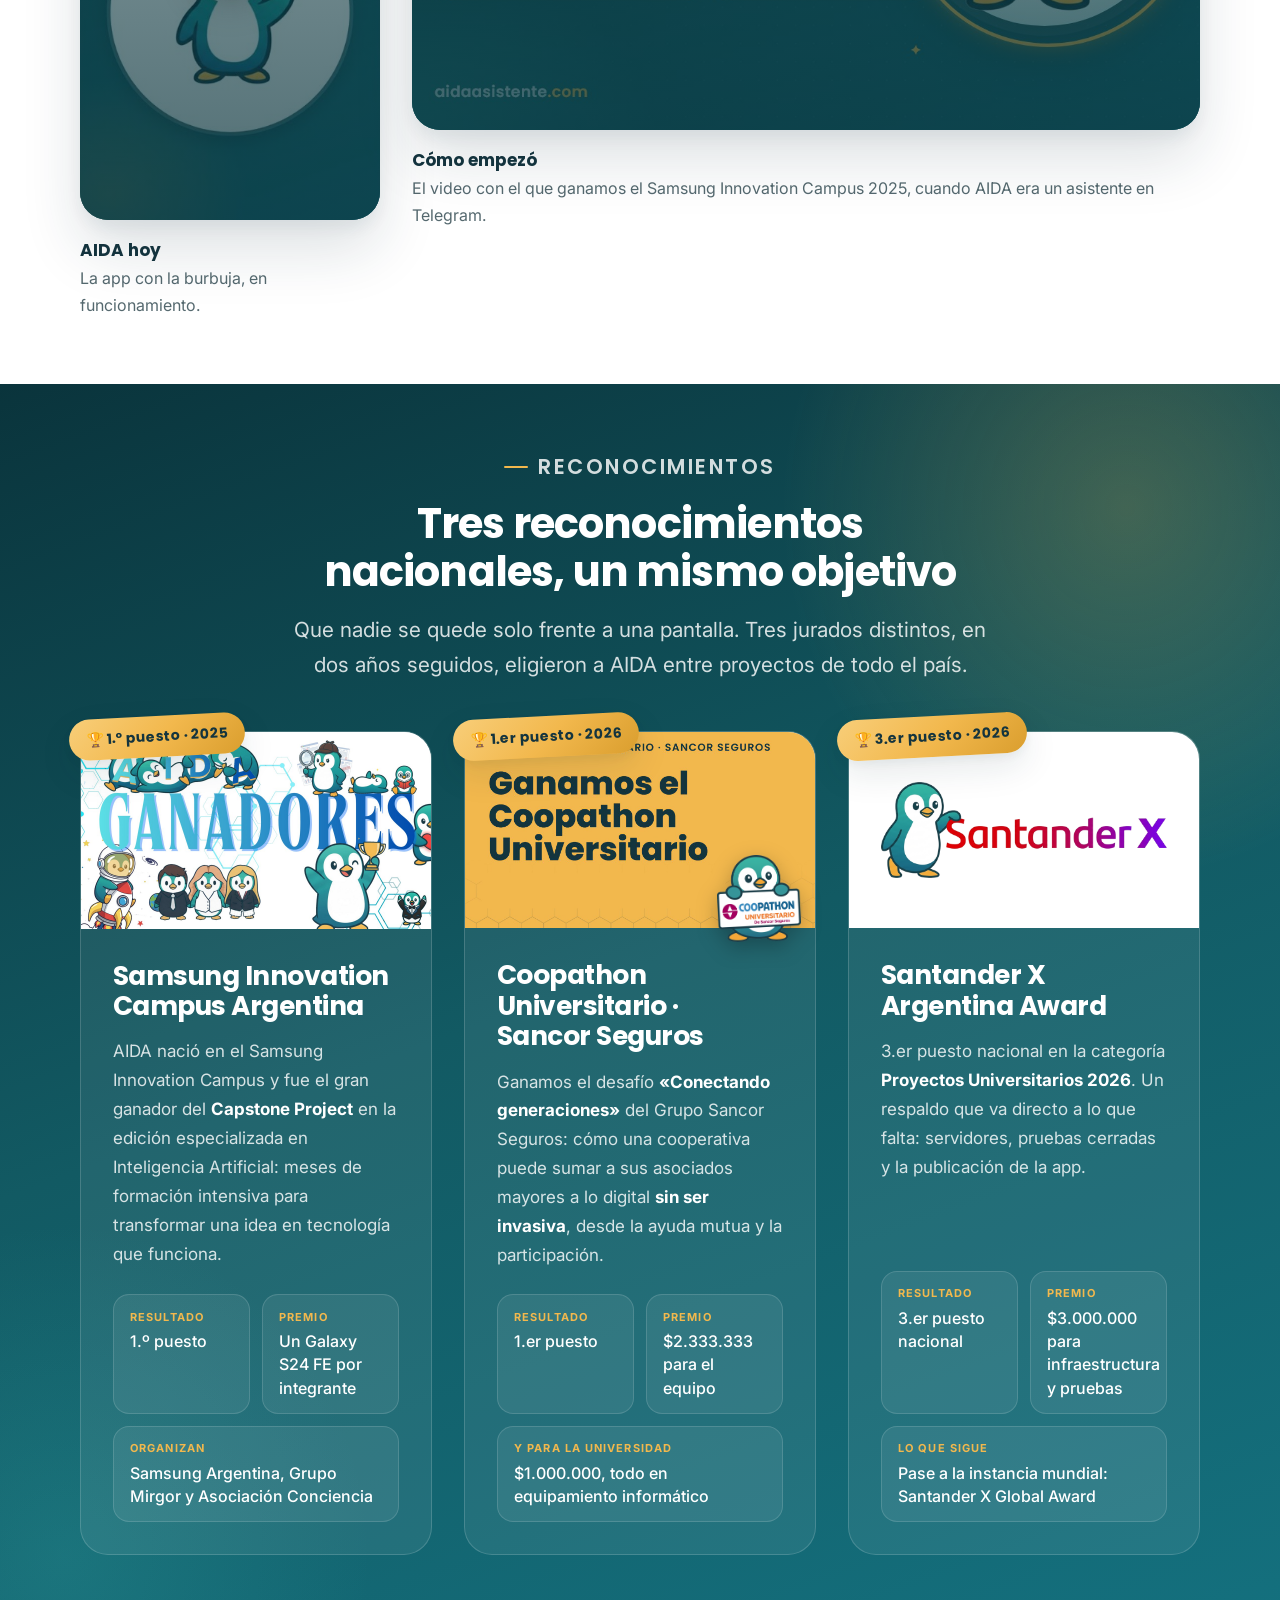
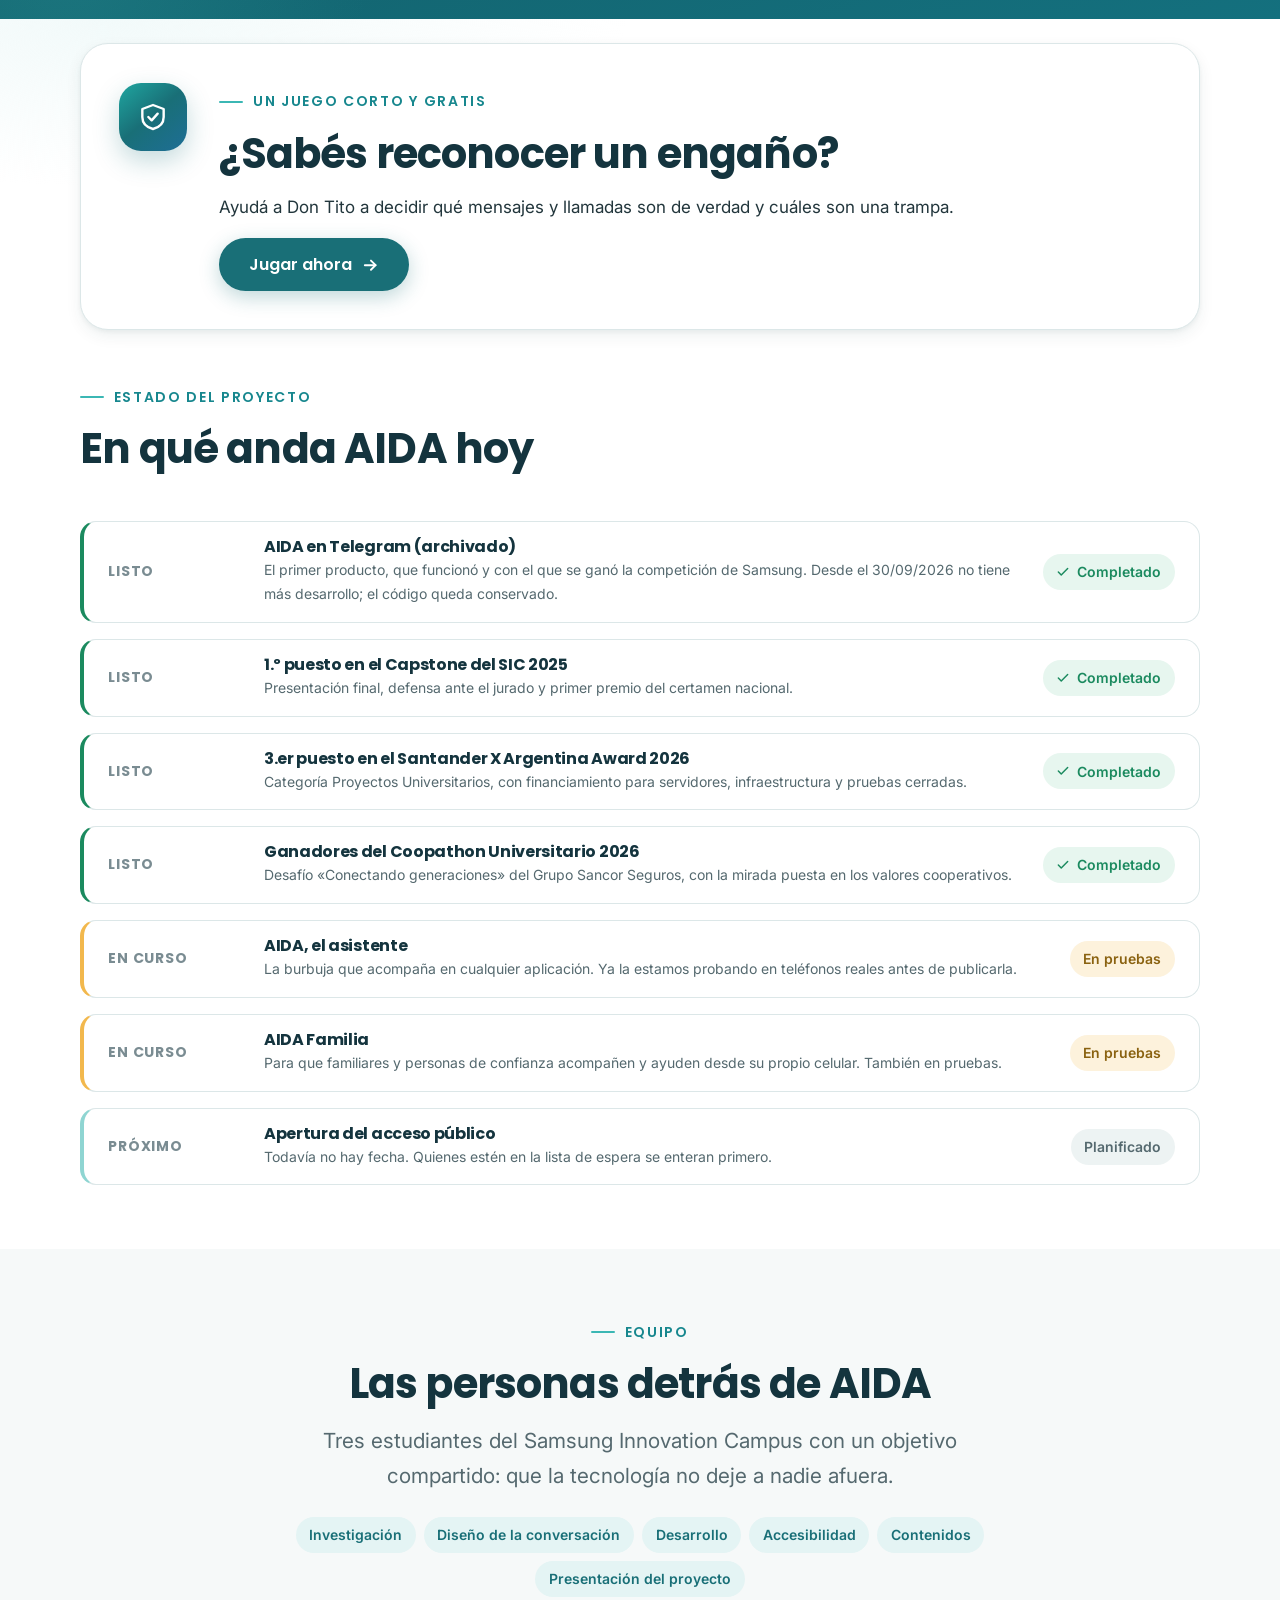
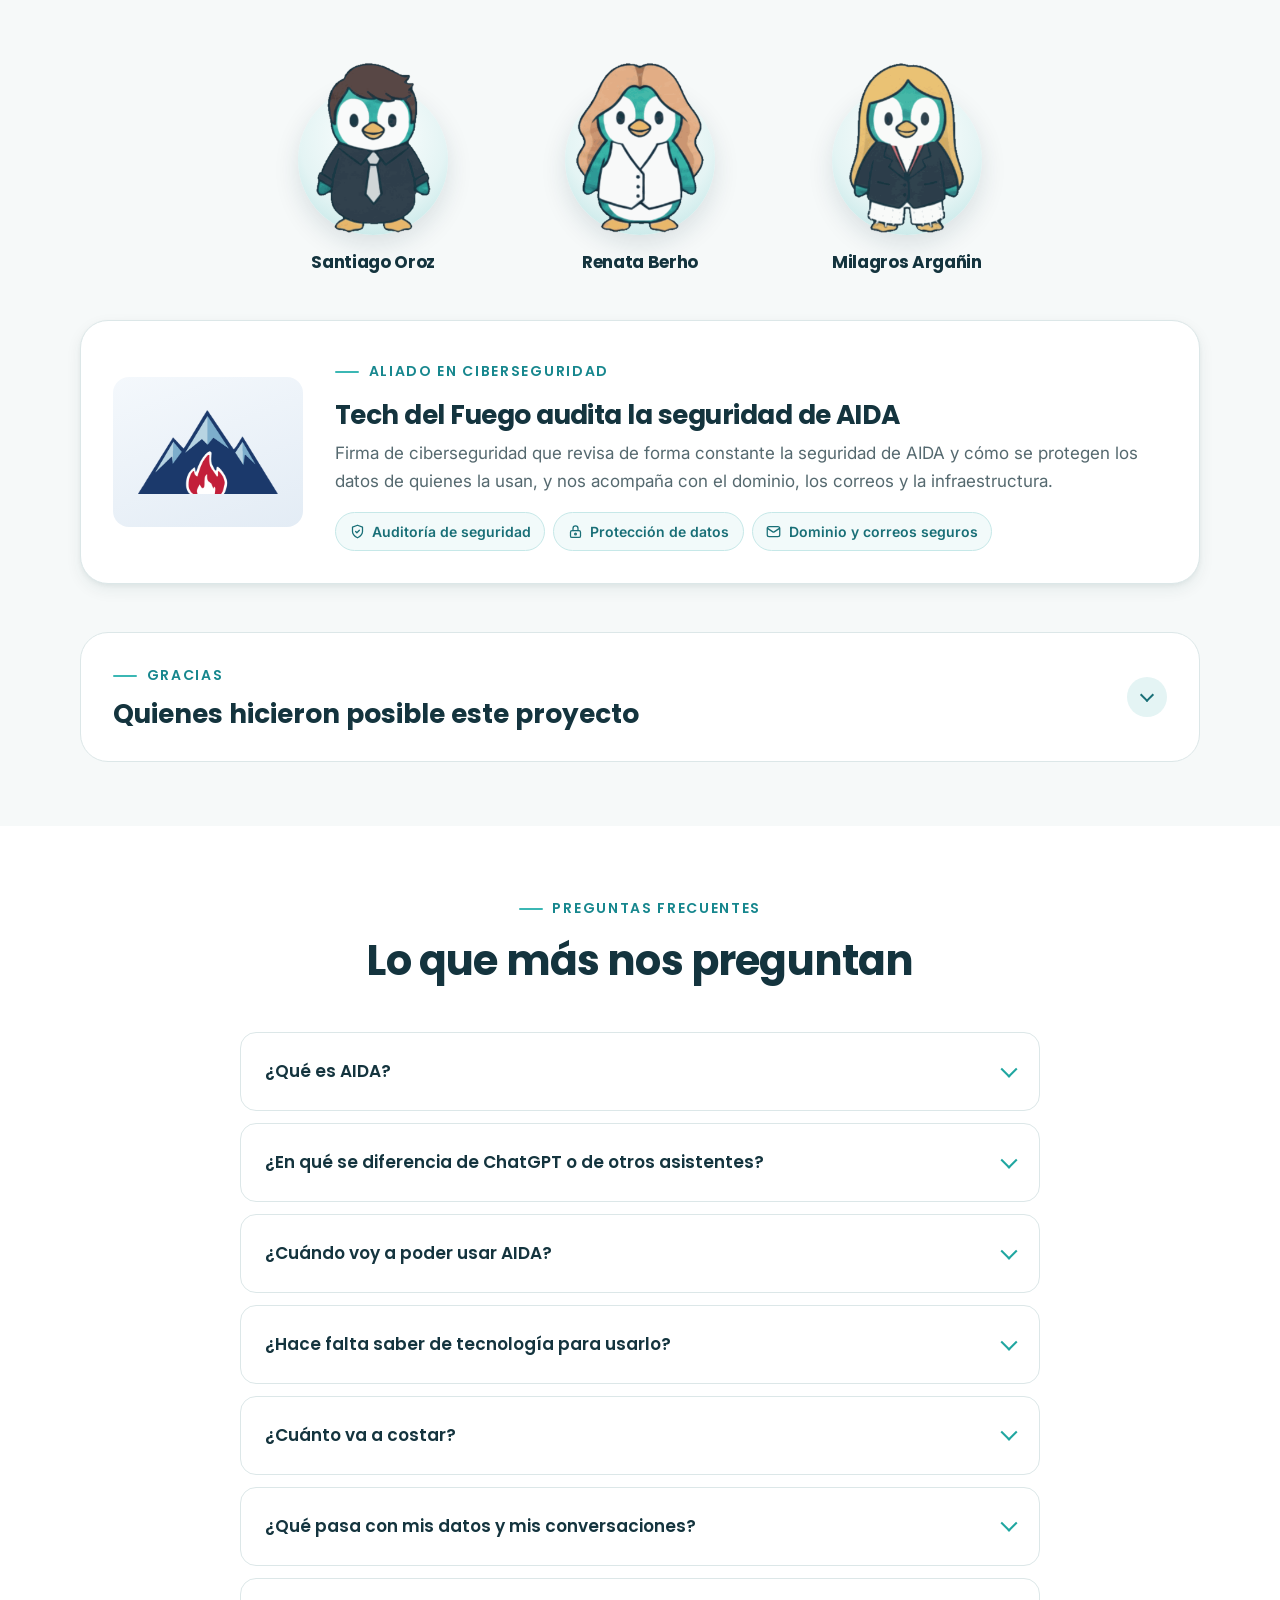
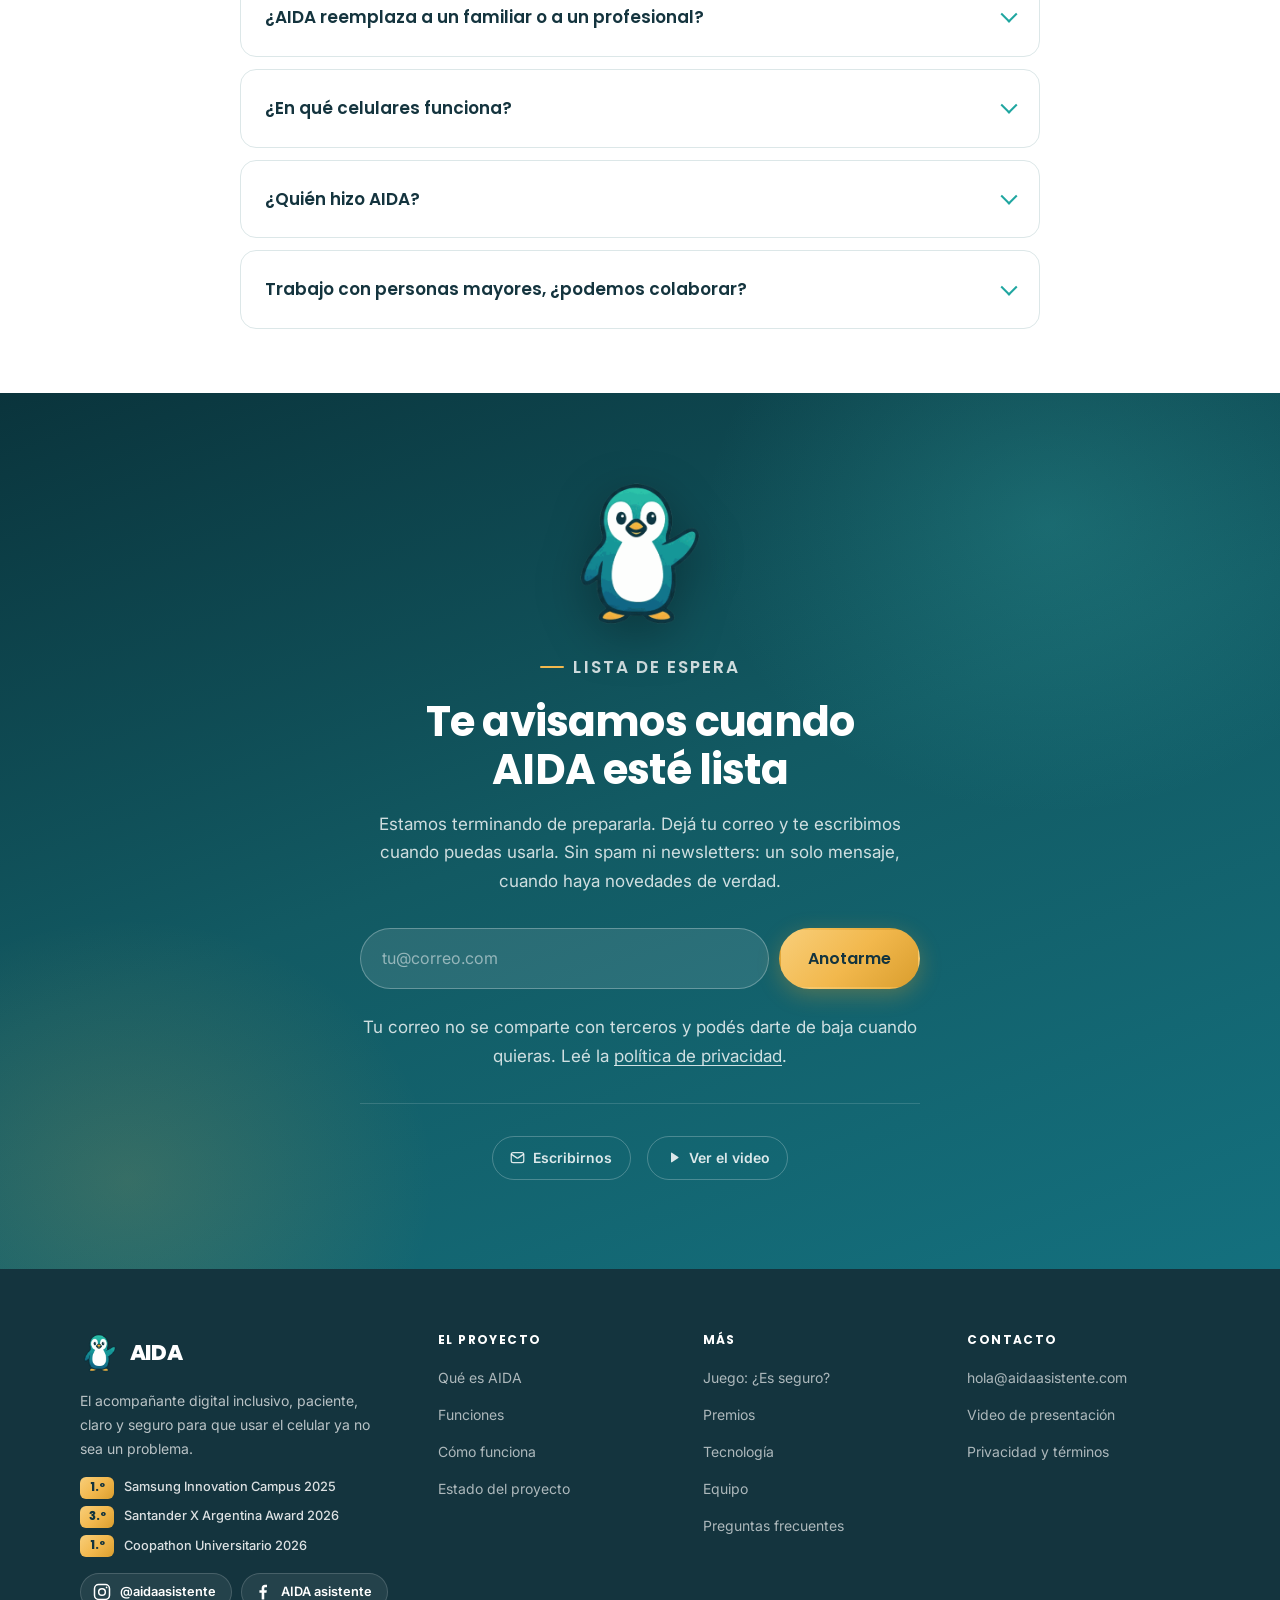
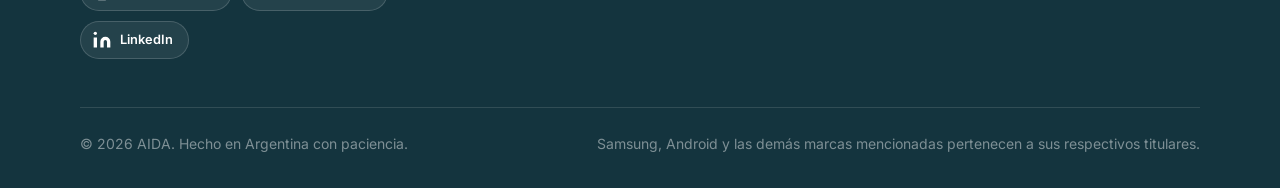
==== commit 46027dd1: "Juego en el encabezado y en la portada, con un título para cualquiera La sección del juego reemplaza" ====
--- a/index.html
+++ b/index.html
@@ -36,7 +36,7 @@
   <link rel="preconnect" href="https://fonts.googleapis.com" />
   <link rel="preconnect" href="https://fonts.gstatic.com" crossorigin />
   <link href="https://fonts.googleapis.com/css2?family=Poppins:wght@600;700;800&family=Inter:wght@400;500;600;700&display=swap" rel="stylesheet" />
-  <link rel="stylesheet" href="styles/main.css?v=20261123c" />
+  <link rel="stylesheet" href="styles/main.css?v=20261127" />
 
   <script type="application/ld+json">
   {
@@ -352,7 +352,7 @@
       <a class="nav__link" href="#que-es">Qué es</a>
       <a class="nav__link" href="#funciones">Funciones</a>
       <a class="nav__link" href="#premio">Premios</a>
-      <a class="nav__link" href="#tecnologia">Tecnología</a>
+      <a class="nav__link" href="#juego">Juego</a>
       <a class="nav__link" href="#equipo">Equipo</a>
     </nav>
 
@@ -378,9 +378,8 @@
         <li><a class="nav__link" href="#funciones">Funciones</a></li>
         <li><a class="nav__link" href="#como-funciona">Cómo funciona</a></li>
         <li><a class="nav__link" href="#video">Video</a></li>
-        <li><a class="nav__link" href="juego/">Juego: ¿Es seguro?</a></li>
+        <li><a class="nav__link" href="#juego">Juego</a></li>
         <li><a class="nav__link" href="#premio">Premios</a></li>
-        <li><a class="nav__link" href="#tecnologia">Tecnología</a></li>
         <li><a class="nav__link" href="#estado">Estado del proyecto</a></li>
         <li><a class="nav__link" href="#equipo">Equipo</a></li>
         <li><a class="nav__link" href="#preguntas">Preguntas frecuentes</a></li>
@@ -855,19 +854,20 @@
     </div>
   </section>
 
-  <!-- ============== TECNOLOGÍA (resumen) ============= -->
-  <section class="section section--tint" id="tecnologia" aria-labelledby="tec-title">
+  <!-- ===================== JUEGO ===================== -->
+  <section class="section section--tint section--junta" id="juego" aria-labelledby="juego-title">
     <div class="container">
       <div class="tech-teaser reveal">
         <span class="tech-teaser__icon" aria-hidden="true">
-          <svg viewBox="0 0 24 24" fill="none" stroke="currentColor" stroke-width="1.8" stroke-linecap="round" stroke-linejoin="round"><path d="m12 3 9 5-9 5-9-5 9-5z"/><path d="m3 12 9 5 9-5"/><path d="m3 16.5 9 5 9-5"/></svg>
+          <svg viewBox="0 0 24 24" fill="none" stroke="currentColor" stroke-width="1.8" stroke-linecap="round" stroke-linejoin="round"><path d="M12 3 4 6v6c0 5 3.400 7.800 8 9 4.600-1.200 8-4 8-9V6l-8-3z"/><path d="m8.500 12 2.500 2.500 4.500-5"/></svg>
         </span>
         <div>
-          <p class="eyebrow">Para quien quiera el detalle</p>
-          <h2 id="tec-title" class="section-title">¿Cómo está hecha AIDA?</h2>
+          <p class="eyebrow">Un juego corto y gratis</p>
+          <h2 id="juego-title" class="section-title">¿Sabés reconocer un engaño?</h2>
+          <p>Ayudá a Don Tito a decidir qué mensajes y llamadas son de verdad y cuáles son una trampa.</p>
           <p style="margin-top:var(--sp-2)">
-            <a class="btn btn--dark" href="tecnologia.html">
-              Ver la parte técnica
+            <a class="btn btn--dark" href="juego/">
+              Jugar ahora
               <svg aria-hidden="true" viewBox="0 0 24 24" fill="none" stroke="currentColor" stroke-width="2.5" stroke-linecap="round" stroke-linejoin="round"><path d="M5 12h14"/><path d="m13 6 6 6-6 6"/></svg>
             </a>
           </p>
@@ -877,7 +877,7 @@
   </section>
 
   <!-- ================ ESTADO DEL PROYECTO ============ -->
-  <section class="section" id="estado" aria-labelledby="estado-title">
+  <section class="section section--pegada" id="estado" aria-labelledby="estado-title">
     <div class="container">
       <div class="section-head reveal">
         <p class="eyebrow">Estado del proyecto</p>
@@ -1164,7 +1164,7 @@
       <nav aria-labelledby="f-mas">
         <h3 id="f-mas">Más</h3>
         <ul>
-          <li><a href="juego/">Juego de ciberseguridad</a></li>
+          <li><a href="juego/">Juego: ¿Es seguro?</a></li>
           <li><a href="#premio">Premios</a></li>
           <li><a href="tecnologia.html">Tecnología</a></li>
           <li><a href="#equipo">Equipo</a></li>
--- a/styles/main.css
+++ b/styles/main.css
@@ -1788,6 +1788,10 @@
   .section { padding-block: 1.5rem; }
 }
 
+/* La invitación al juego va pegada a lo de arriba y a lo de abajo. */
+.section--junta { padding-block: 1.5rem; }
+.section--pegada { padding-top: 1.5rem; }
+
 /* La sección de Android quedó solo con texto */
 .split--single { grid-template-columns: minmax(0, 46rem); justify-content: center; }
 
